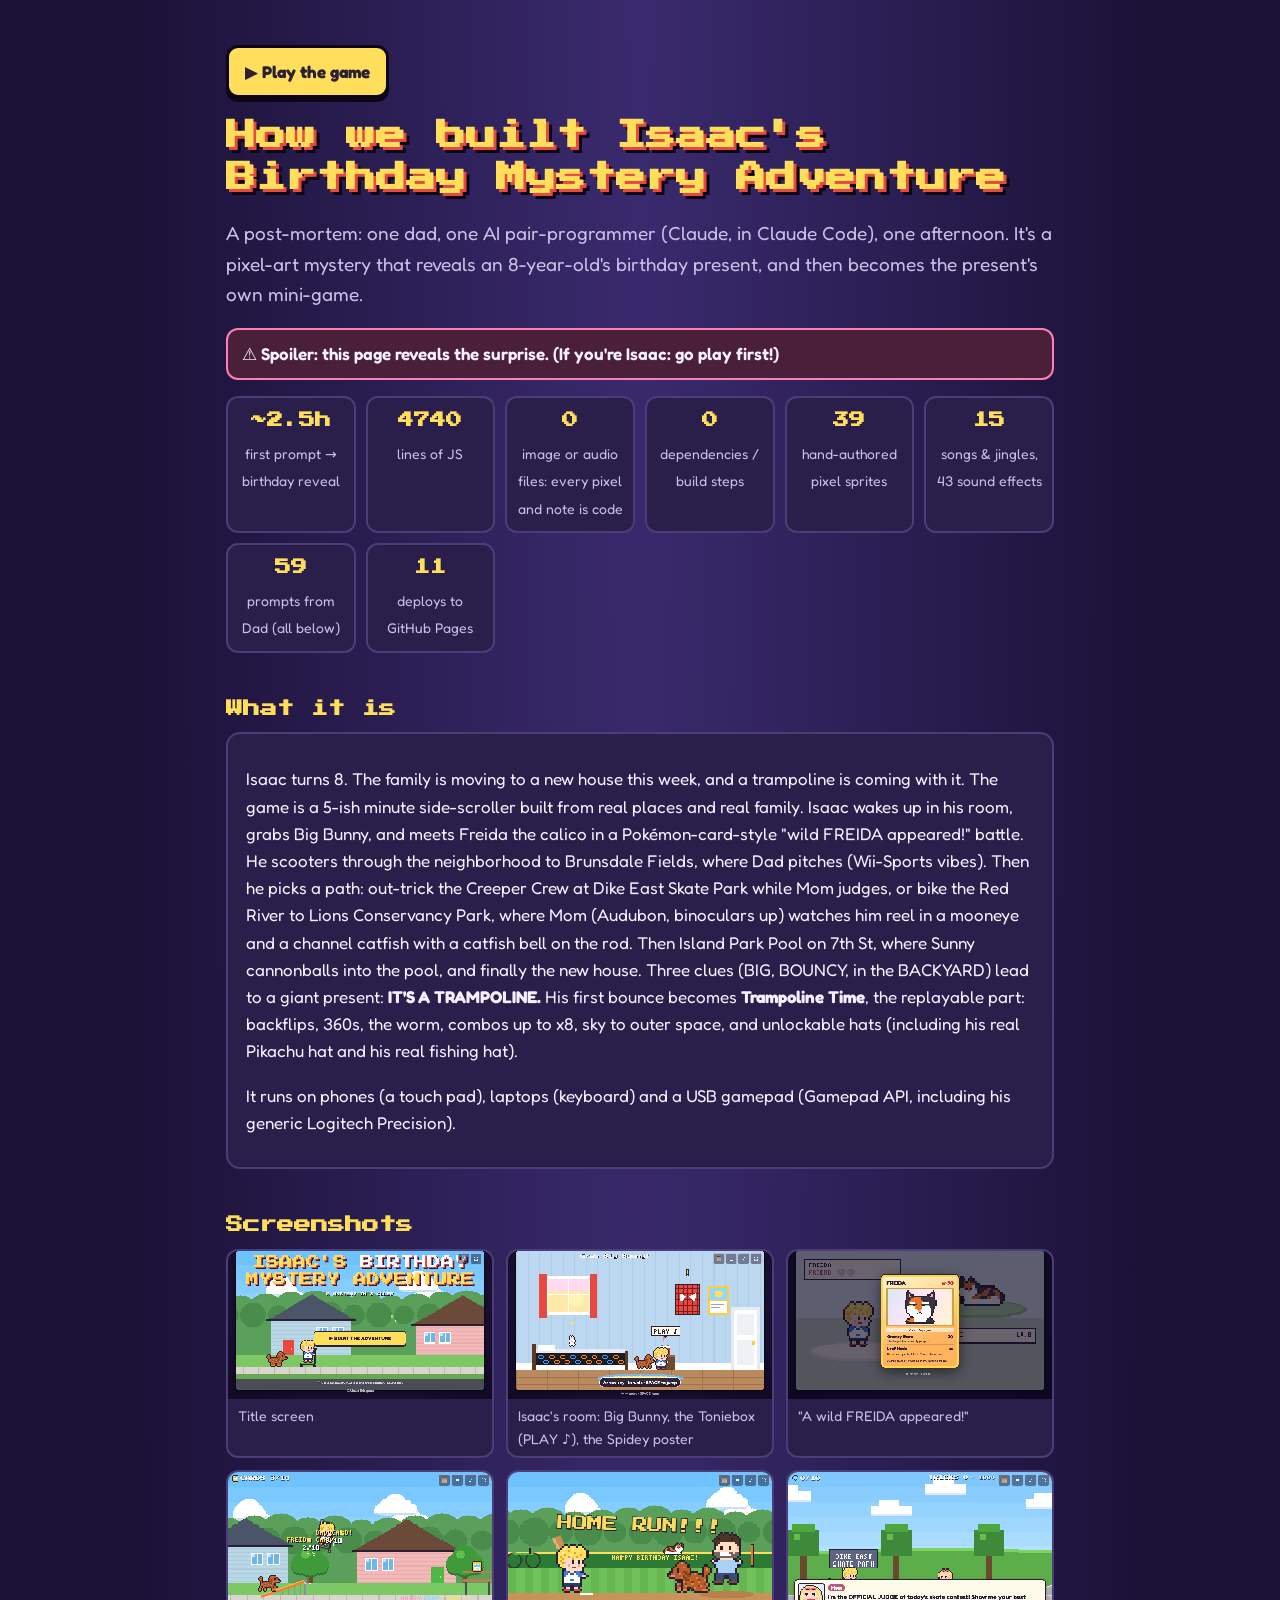
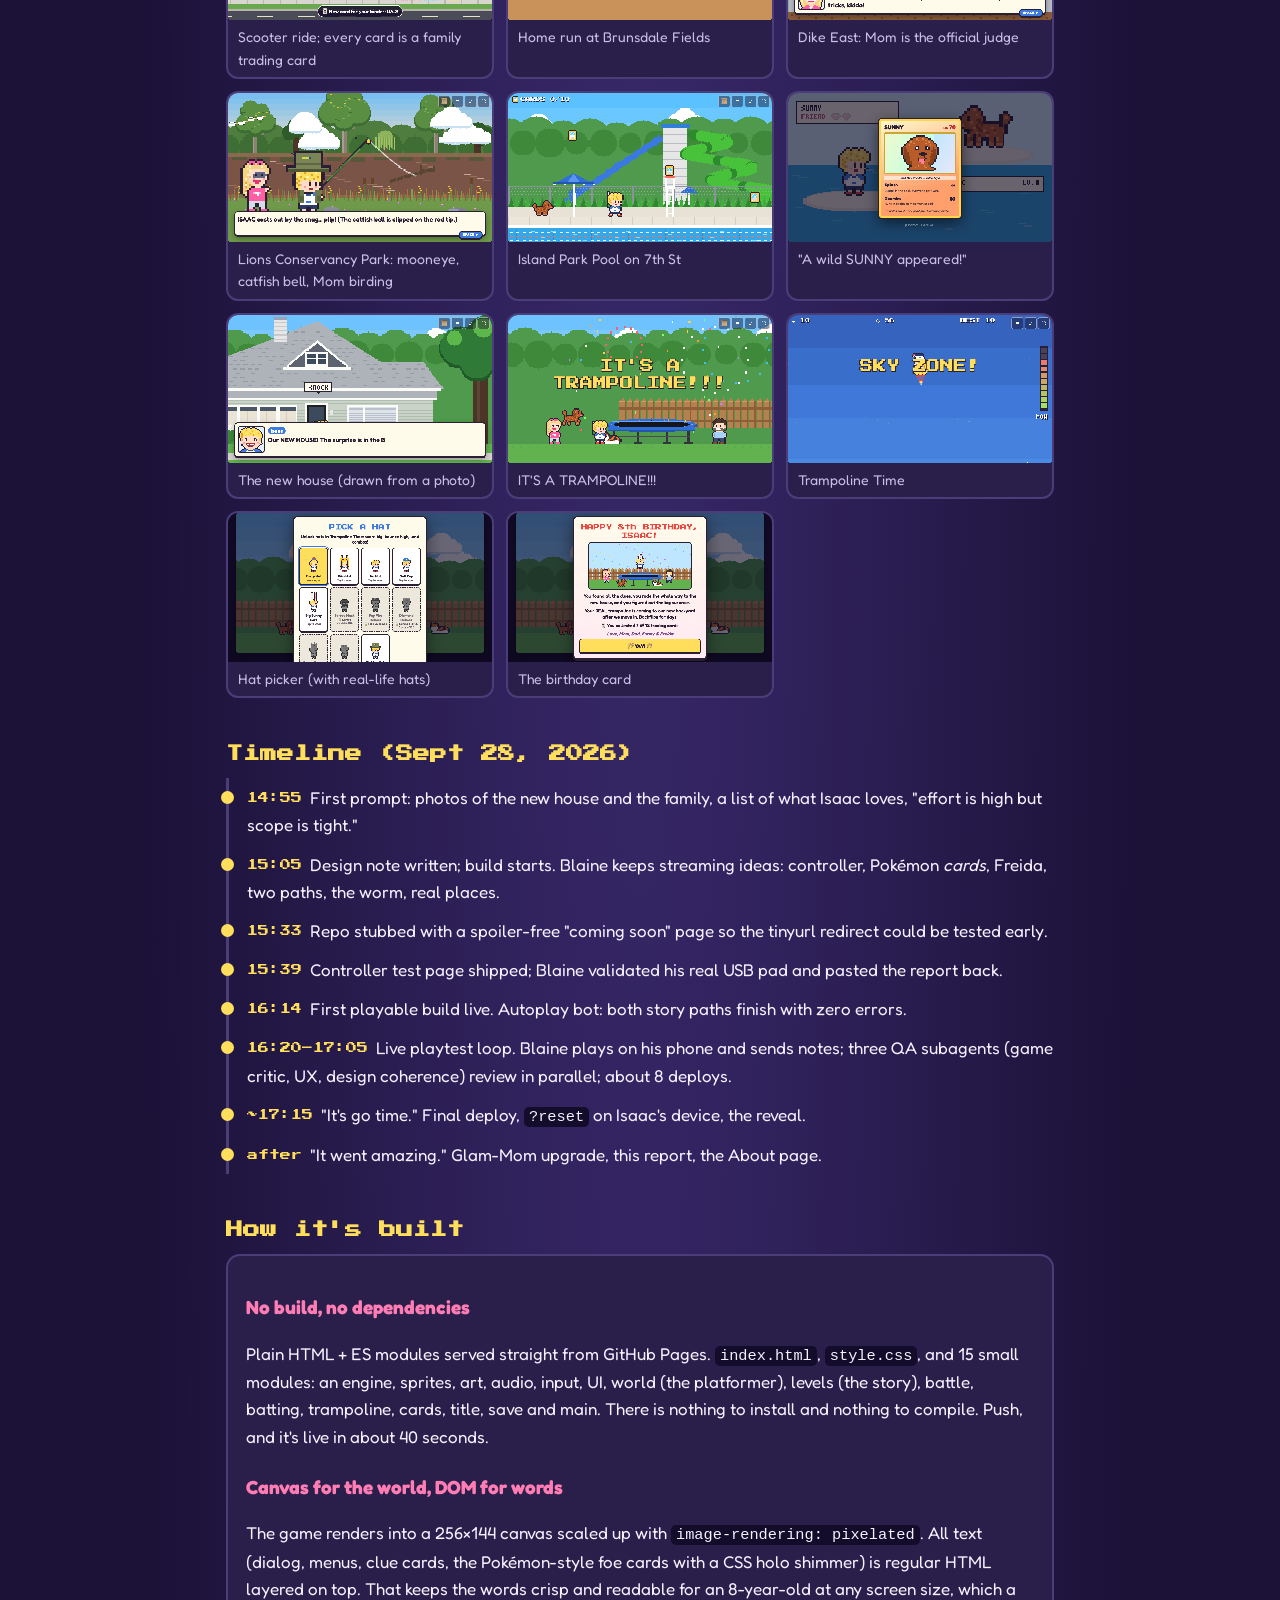
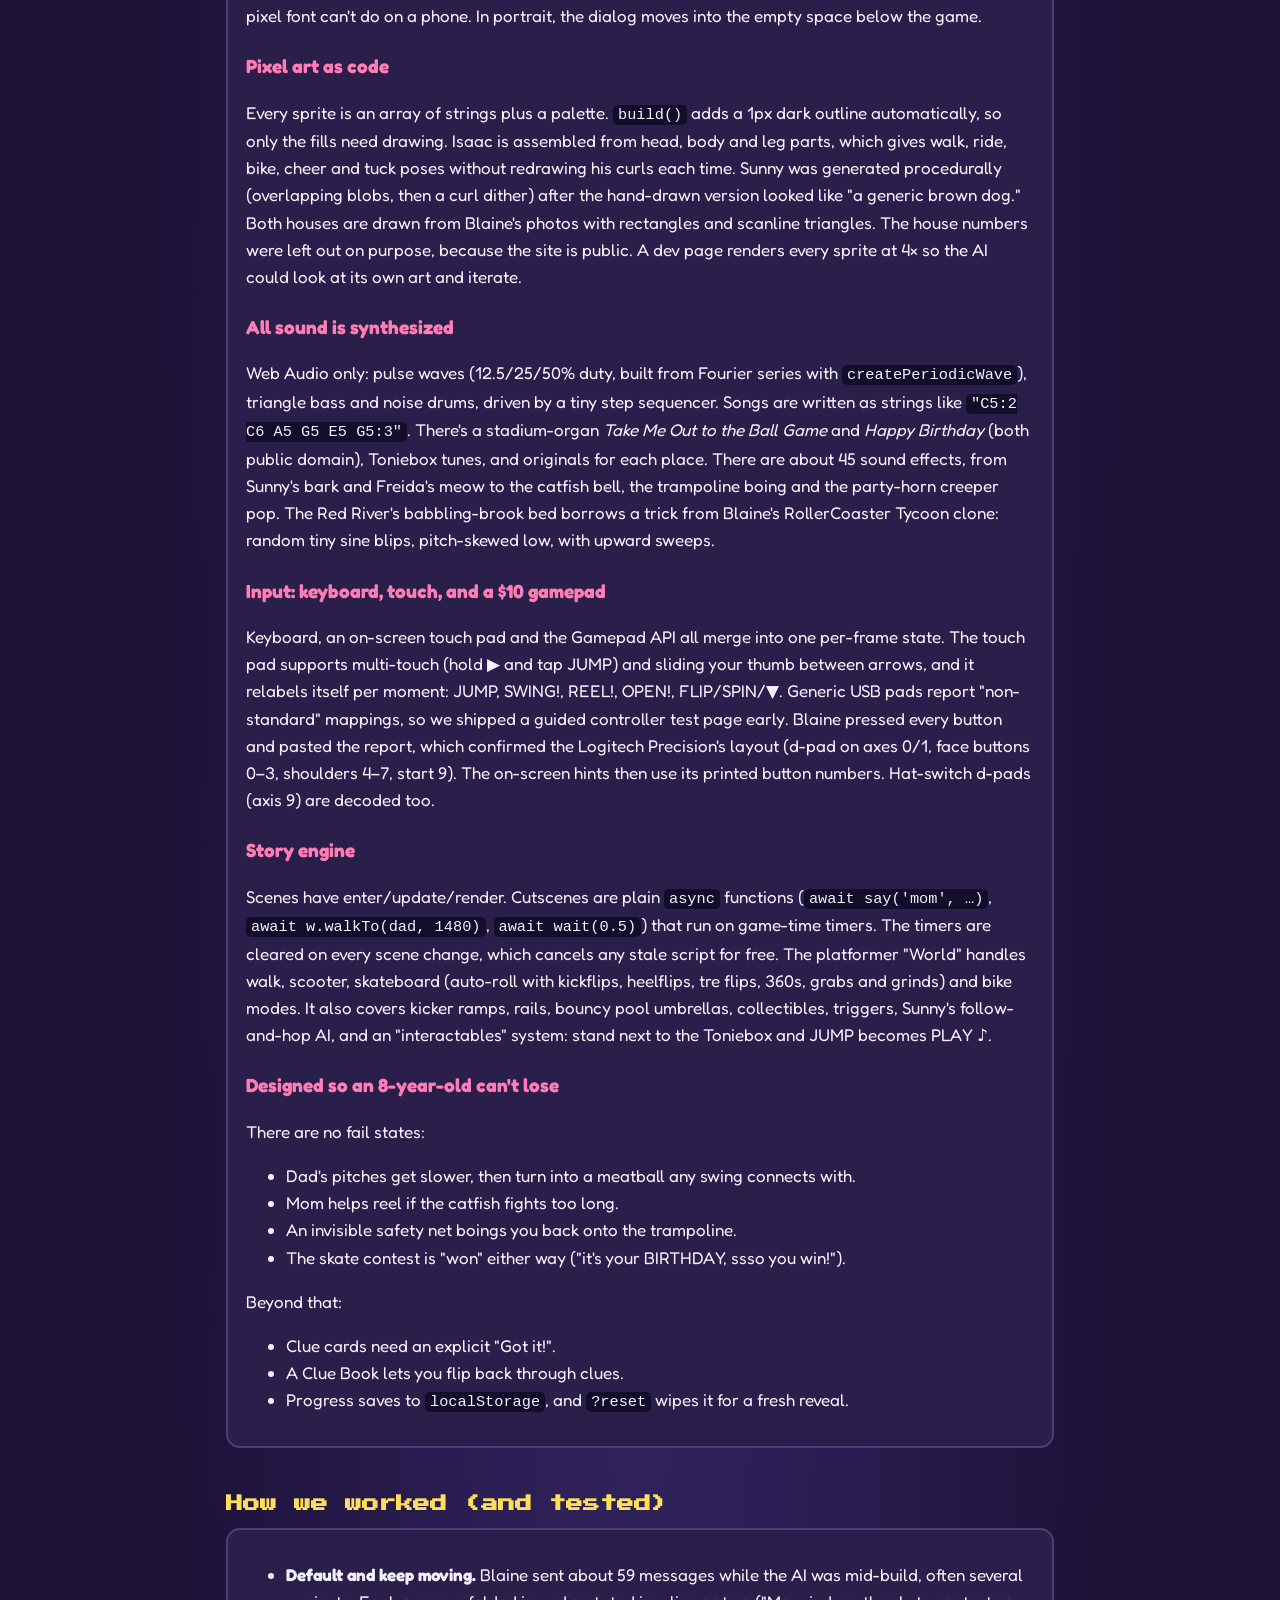
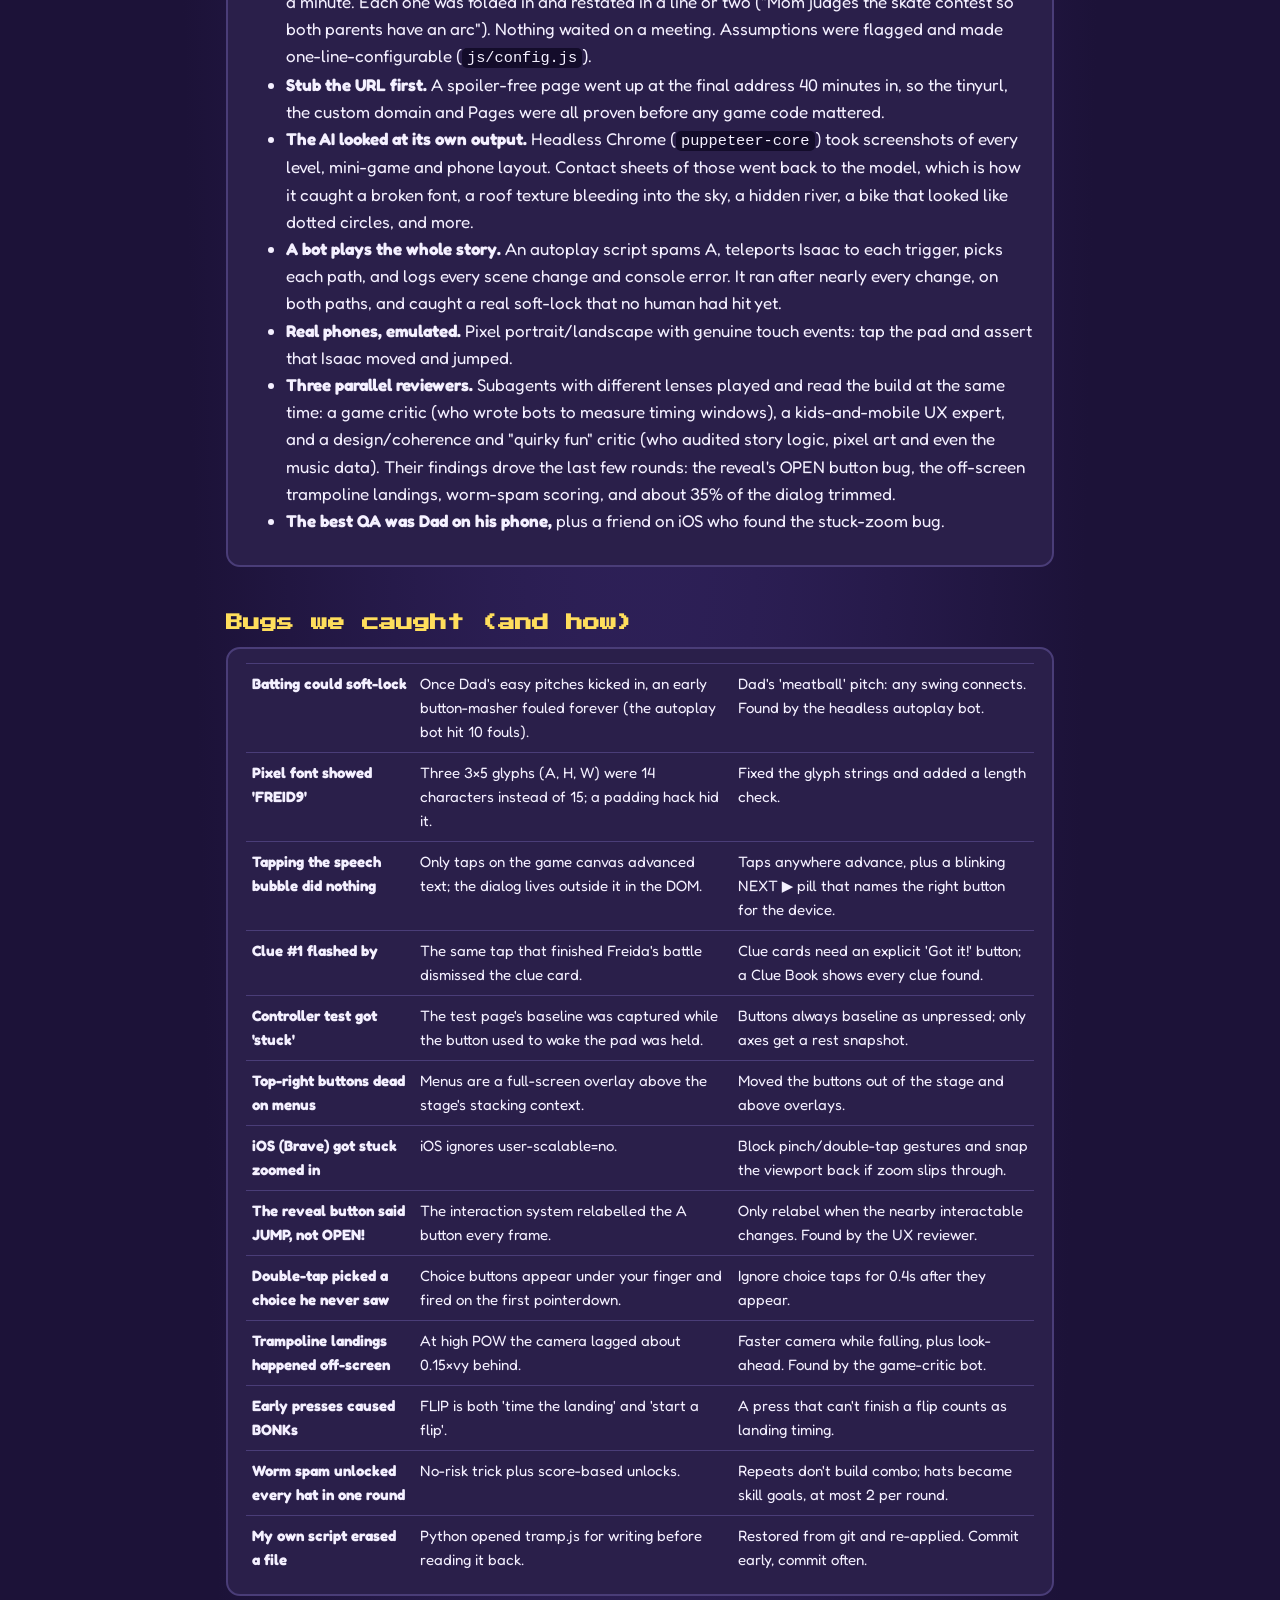
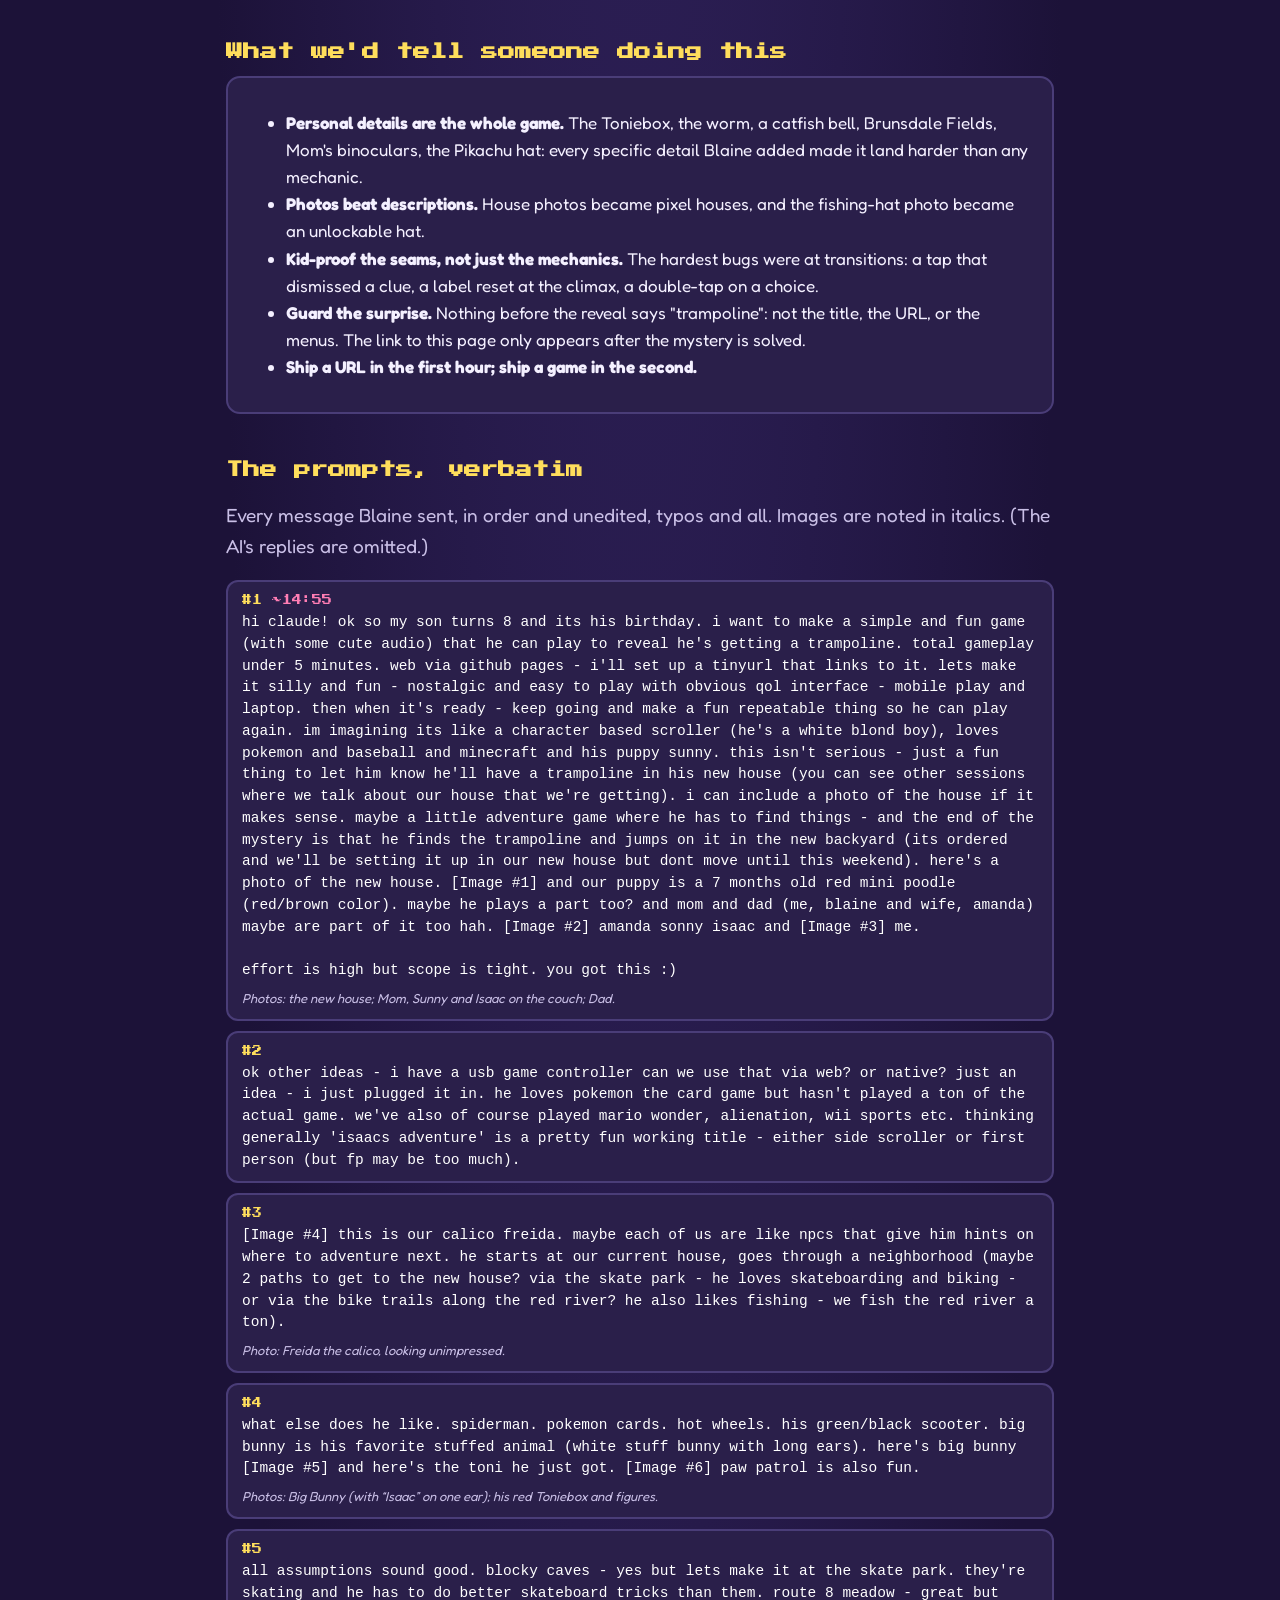
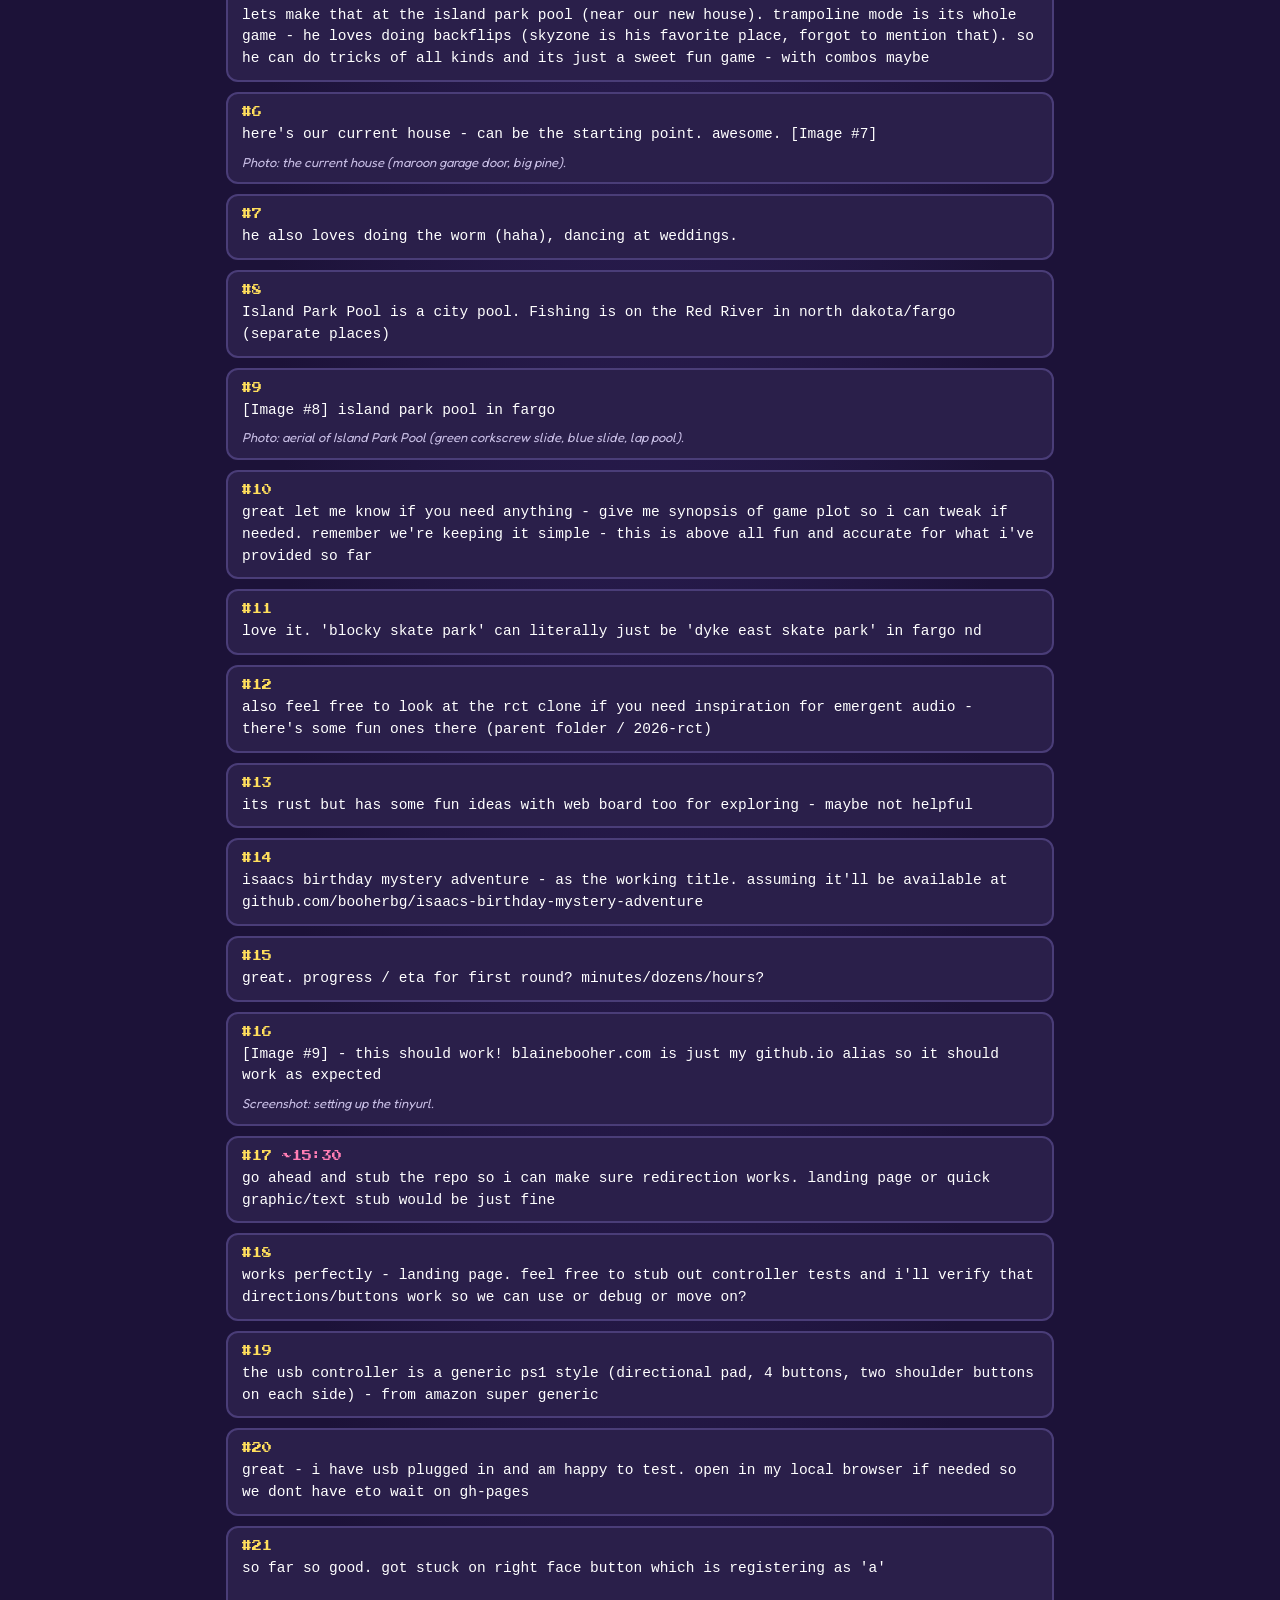
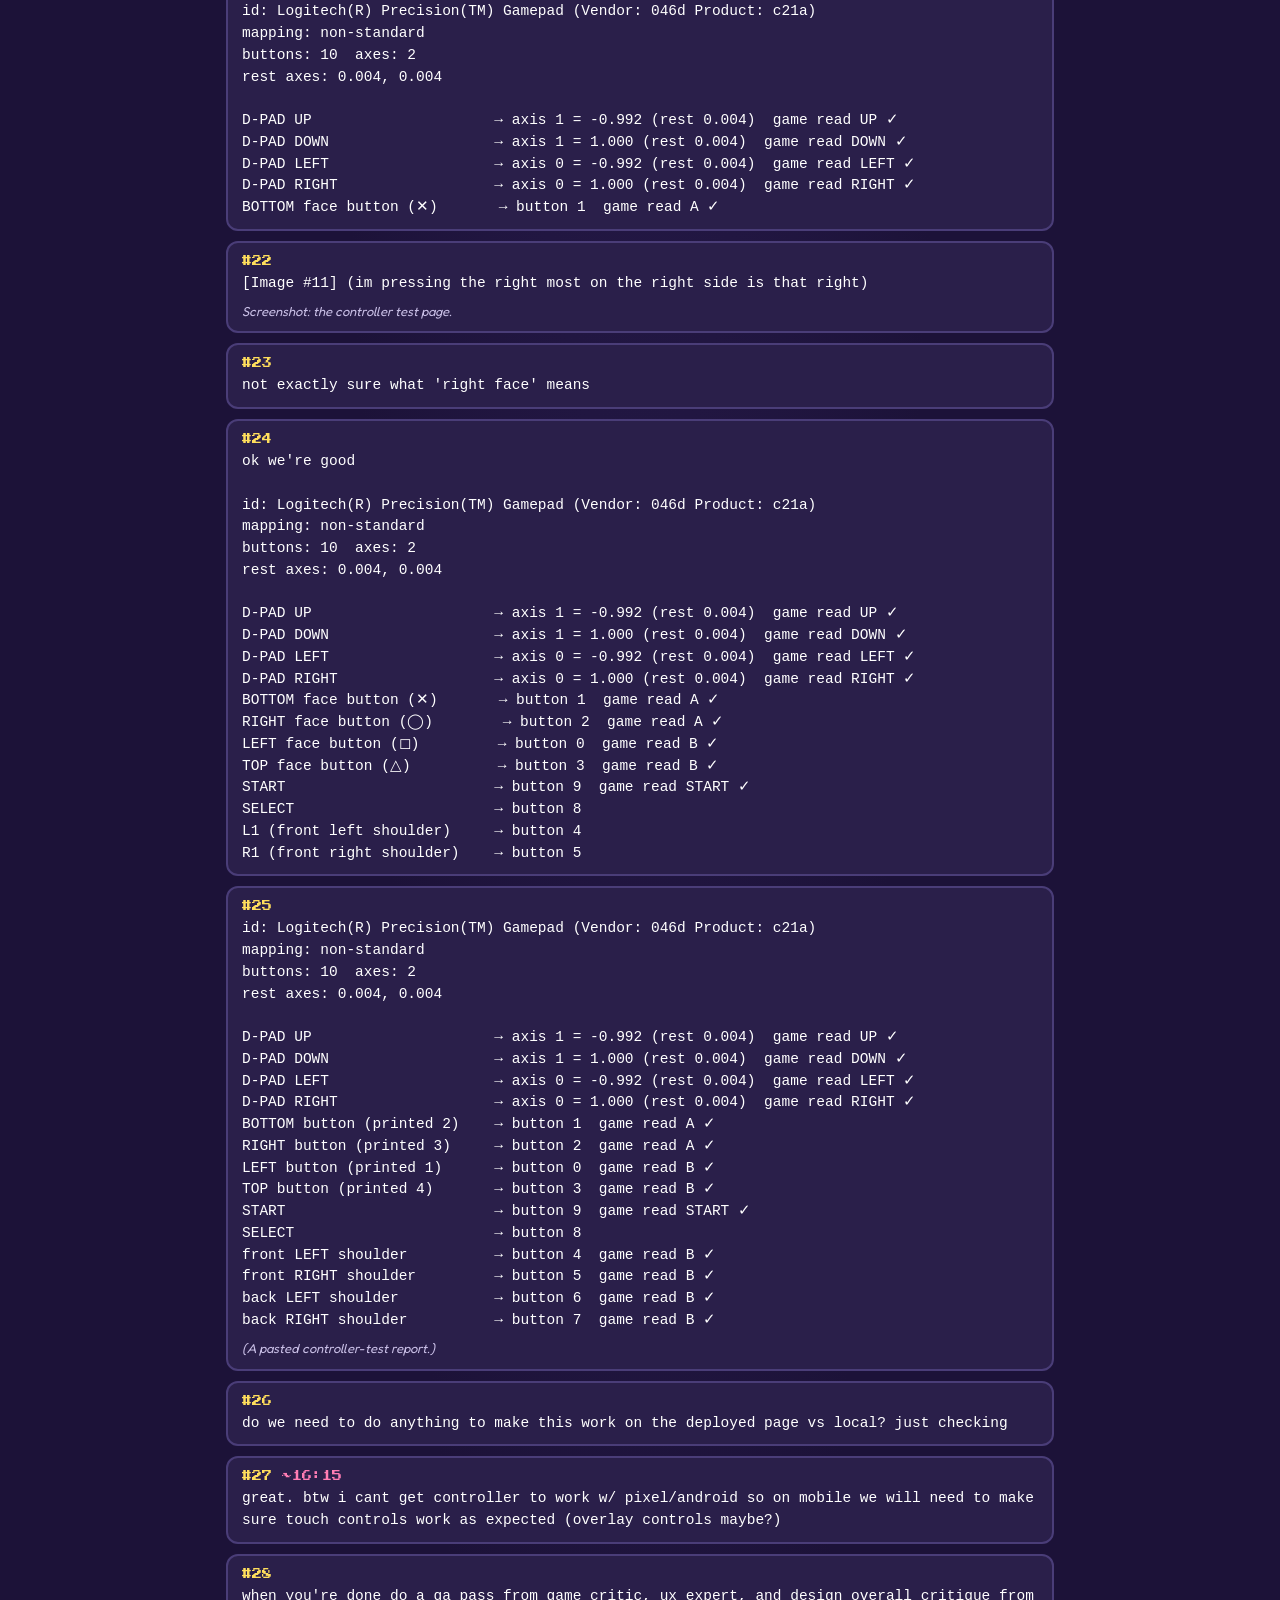
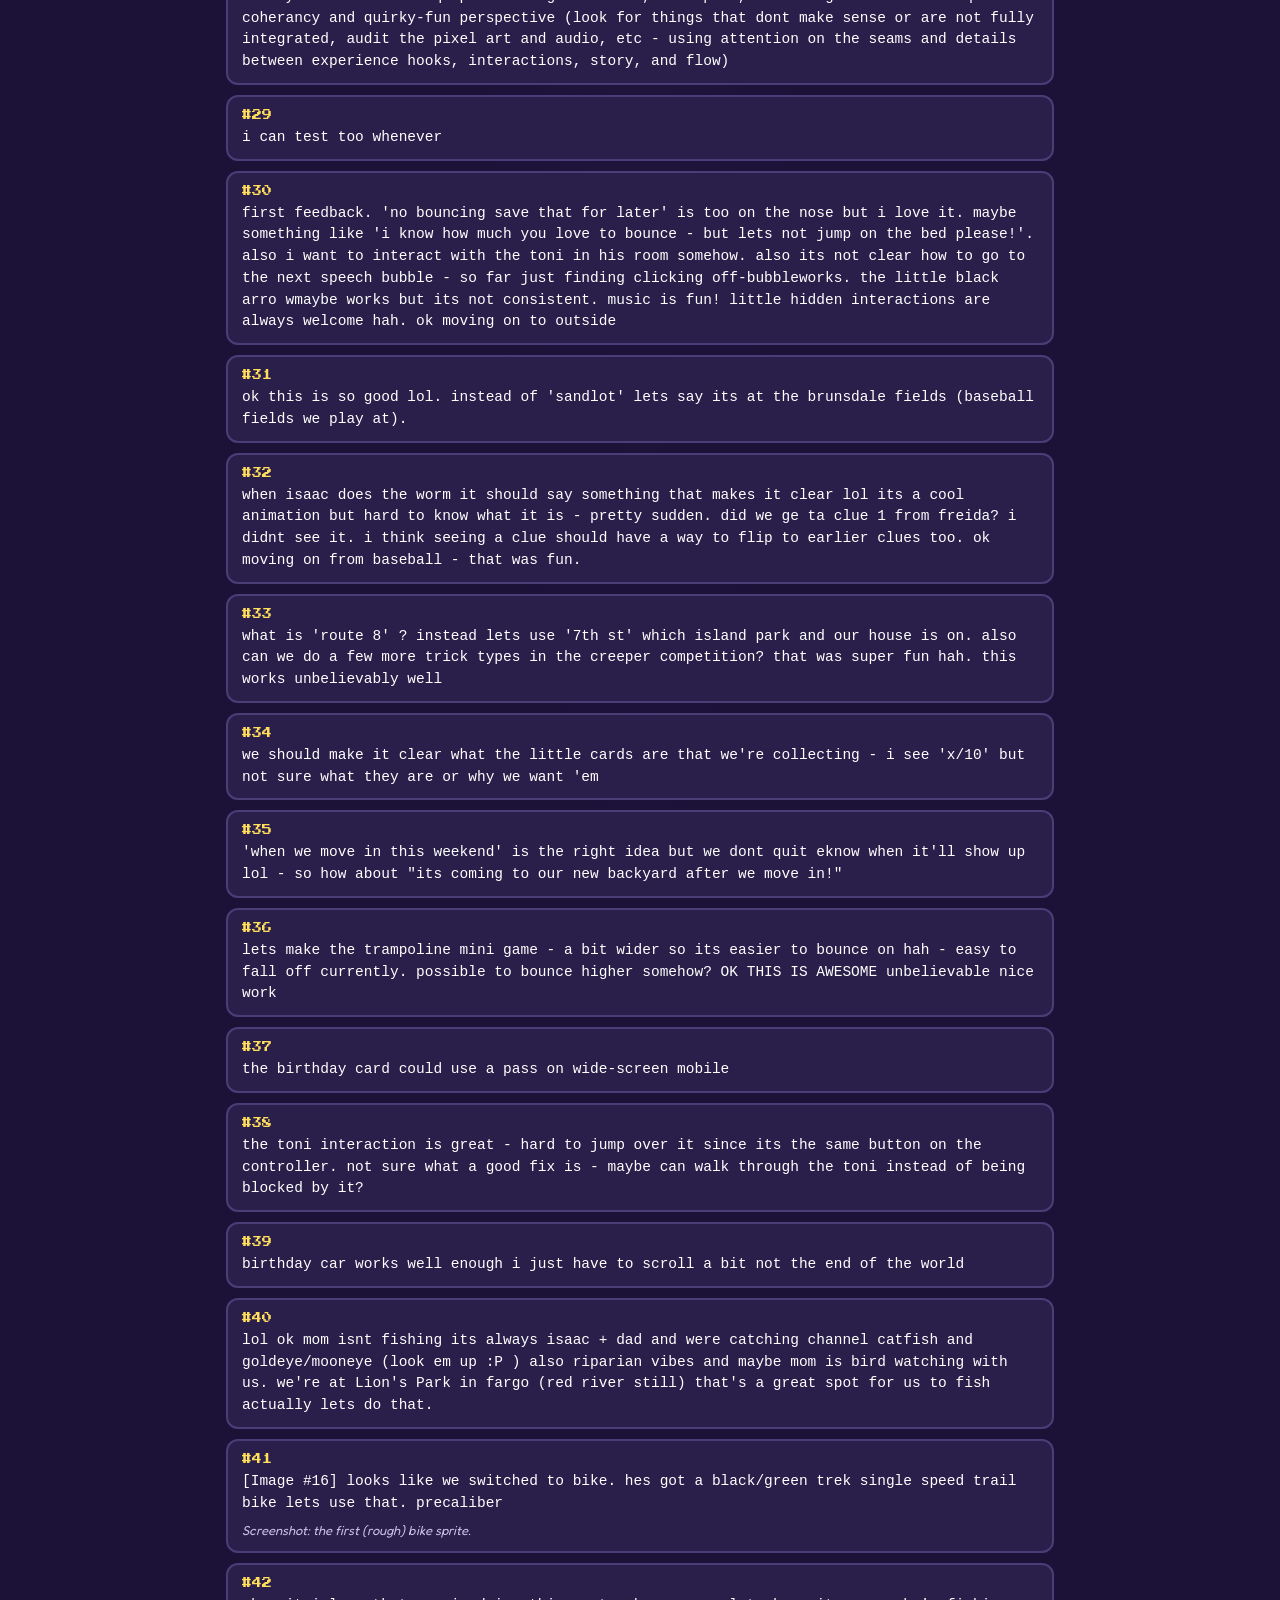
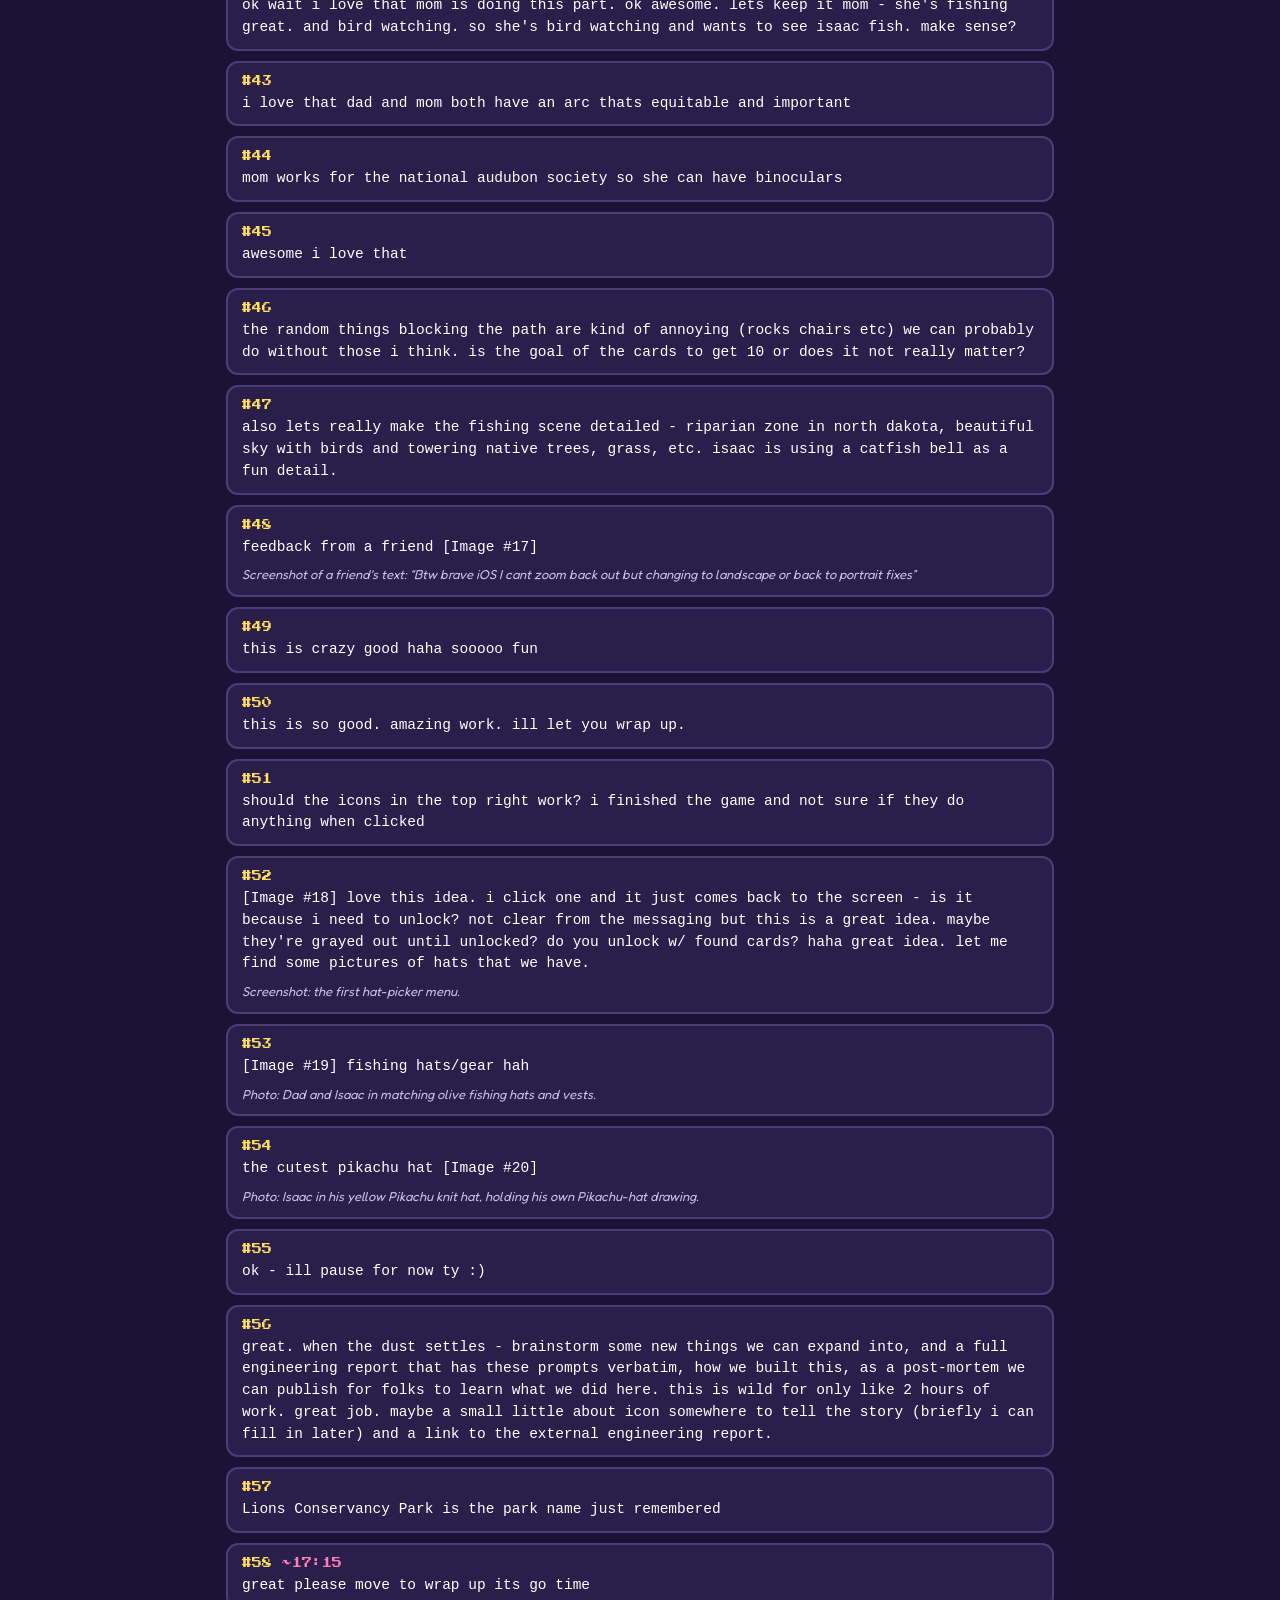
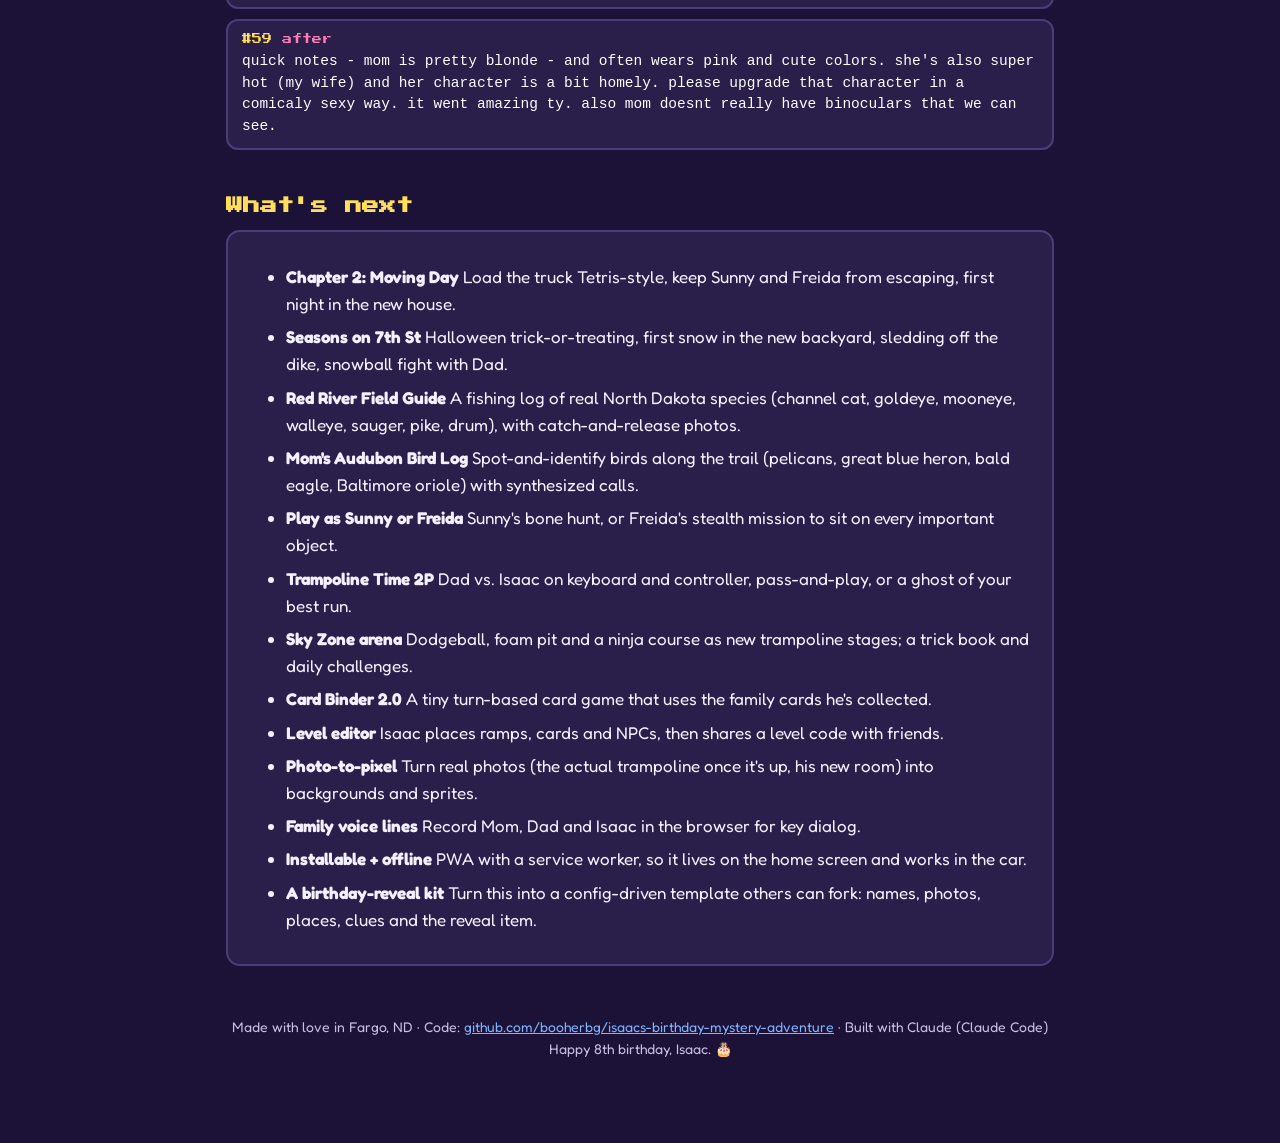
==== report.html @ d64e0522 "About card (story blurb + post-solve link) and public engineering post-mortem with verbatim prompts," ====
<!doctype html>
<html lang="en"><head><meta charset="utf-8"><meta name="viewport" content="width=device-width, initial-scale=1">
<title>How We Built It</title>
<meta name="description" content="Post-mortem: a pixel-art birthday reveal game built in one afternoon by a dad and an AI pair-programmer.">
<link rel="preconnect" href="https://fonts.googleapis.com"><link rel="preconnect" href="https://fonts.gstatic.com" crossorigin>
<link href="https://fonts.googleapis.com/css2?family=Fredoka:wght@400;500;600;700&family=Press+Start+2P&display=swap" rel="stylesheet">
<style>
:root { --bg:#1c1238; --panel:#2a1f4a; --ink:#f4f0ff; --muted:#c9bfe6; --sun:#ffde5c; --pink:#ff7db4; --blue:#7fb4ff; --line:#4a3d78; }
* { box-sizing:border-box }
body { margin:0; background:radial-gradient(ellipse at 50% 0%, #3a2a6e, var(--bg) 55%); color:var(--ink); font:17px/1.6 Fredoka, ui-rounded, system-ui, sans-serif; }
main { max-width: 860px; margin: 0 auto; padding: 28px 16px 80px; }
h1, h2 { font-family:'Press Start 2P', monospace; line-height:1.4; }
h1 { font-size: clamp(18px, 4.4vw, 30px); color: var(--sun); text-shadow: 3px 3px 0 #e8483f, 6px 6px 0 #0c0718; margin: 10px 0 6px; }
h2 { font-size: clamp(13px, 2.6vw, 17px); color: var(--sun); margin: 44px 0 12px; }
h3 { font-size: 19px; margin: 22px 0 6px; color: var(--pink); }
a { color: var(--blue); }
.lede { font-size: 19px; color: var(--muted); }
.warn { background:#4a1f3a; border:2px solid var(--pink); border-radius:12px; padding:10px 14px; font-weight:600; margin: 14px 0; }
.stats { display:grid; grid-template-columns: repeat(auto-fit, minmax(120px,1fr)); gap:10px; margin: 16px 0; }
.stats div { background:var(--panel); border:2px solid var(--line); border-radius:12px; padding:10px; text-align:center; }
.stats b { display:block; font-family:'Press Start 2P'; font-size:16px; color:var(--sun); margin-bottom:6px; }
.stats span { font-size:14px; color:var(--muted); }
.gallery { display:grid; grid-template-columns: repeat(auto-fill, minmax(250px,1fr)); gap:12px; }
figure { margin:0; background:var(--panel); border:2px solid var(--line); border-radius:12px; overflow:hidden; }
figure img { width:100%; display:block; image-rendering: pixelated; }
figcaption { padding:6px 10px; font-size:14px; color:var(--muted); }
.card { background:var(--panel); border:2px solid var(--line); border-radius:14px; padding:14px 18px; }
ul.tl { list-style:none; padding:0; margin:0; }
ul.tl li { padding:6px 0 6px 18px; border-left:3px solid var(--line); position:relative; }
ul.tl li::before { content:''; position:absolute; left:-8px; top:13px; width:13px; height:13px; border-radius:50%; background:var(--sun); }
ul.tl time { font-family:'Press Start 2P'; font-size:11px; color:var(--sun); margin-right:8px; }
table { width:100%; border-collapse:collapse; font-size:15px; }
td { border-top:1px solid var(--line); padding:8px 6px; vertical-align:top; }
code, pre { font-family: ui-monospace, Menlo, monospace; }
code { background:#130c2a; padding:1px 5px; border-radius:5px; font-size:.9em; }
ol.prompts { list-style:none; padding:0; counter-reset:none; }
ol.prompts li { background:var(--panel); border:2px solid var(--line); border-radius:12px; padding:10px 14px; margin:10px 0; }
ol.prompts pre { white-space:pre-wrap; word-wrap:break-word; margin:4px 0 0; font-size:14.5px; line-height:1.5; color:#fff; }
.pmeta { font-family:'Press Start 2P'; font-size:10px; color:var(--sun); display:flex; gap:10px; }
.pmeta time { color:var(--pink); }
.pnote { font-size:13px; color:var(--muted); font-style:italic; margin-top:6px; }
.ideas li { margin: 6px 0; }
.foot { margin-top:50px; color:var(--muted); font-size:14px; text-align:center; }
.btn { display:inline-block; background:var(--sun); color:#2a1f33; font-weight:700; padding:10px 16px; border-radius:12px; text-decoration:none; border:3px solid #0c0718; box-shadow:0 4px 0 #0c0718; }
</style></head>
<body><main>
<p><a class="btn" href="./">▶ Play the game</a></p>
<h1>How we built Isaac's Birthday Mystery Adventure</h1>
<p class="lede">A post-mortem: one dad, one AI pair-programmer (Claude, in Claude Code), one afternoon. It's a pixel-art mystery that reveals an 8-year-old's birthday present, and then becomes the present's own mini-game.</p>
<div class="warn">⚠️ Spoiler: this page reveals the surprise. (If you're Isaac: go play first!)</div>

<div class="stats">
  <div><b>~2.5h</b><span>first prompt → birthday reveal</span></div>
  <div><b>4740</b><span>lines of JS</span></div>
  <div><b>0</b><span>image or audio files: every pixel and note is code</span></div>
  <div><b>0</b><span>dependencies / build steps</span></div>
  <div><b>39</b><span>hand-authored pixel sprites</span></div>
  <div><b>15</b><span>songs &amp; jingles, 43 sound effects</span></div>
  <div><b>59</b><span>prompts from Dad (all below)</span></div>
  <div><b>11</b><span>deploys to GitHub Pages</span></div>
</div>

<h2>What it is</h2>
<div class="card">
<p>Isaac turns 8. The family is moving to a new house this week, and a trampoline is coming with it. The game is a 5-ish minute side-scroller built from real places and real family. Isaac wakes up in his room, grabs Big Bunny, and meets Freida the calico in a Pokémon-card-style "wild FREIDA appeared!" battle. He scooters through the neighborhood to Brunsdale Fields, where Dad pitches (Wii-Sports vibes). Then he picks a path: out-trick the Creeper Crew at Dike East Skate Park while Mom judges, or bike the Red River to Lions Conservancy Park, where Mom (Audubon, binoculars up) watches him reel in a mooneye and a channel catfish with a catfish bell on the rod. Then Island Park Pool on 7th St, where Sunny cannonballs into the pool, and finally the new house. Three clues (BIG, BOUNCY, in the BACKYARD) lead to a giant present: <b>IT'S A TRAMPOLINE.</b> His first bounce becomes <b>Trampoline Time</b>, the replayable part: backflips, 360s, the worm, combos up to x8, sky to outer space, and unlockable hats (including his real Pikachu hat and his real fishing hat).</p>
<p>It runs on phones (a touch pad), laptops (keyboard) and a USB gamepad (Gamepad API, including his generic Logitech Precision).</p>
</div>

<h2>Screenshots</h2>
<div class="gallery"><figure><img src="report/01-title.png" alt="Title screen" loading="lazy"><figcaption>Title screen</figcaption></figure><figure><img src="report/02-room.png" alt="Isaac&#x27;s room: Big Bunny, the Toniebox (PLAY ♪), the Spidey poster" loading="lazy"><figcaption>Isaac&#x27;s room: Big Bunny, the Toniebox (PLAY ♪), the Spidey poster</figcaption></figure><figure><img src="report/03-freida-card.png" alt="&quot;A wild FREIDA appeared!&quot;" loading="lazy"><figcaption>&quot;A wild FREIDA appeared!&quot;</figcaption></figure><figure><img src="report/04-neighborhood.png" alt="Scooter ride; every card is a family trading card" loading="lazy"><figcaption>Scooter ride; every card is a family trading card</figcaption></figure><figure><img src="report/05-batting.png" alt="Home run at Brunsdale Fields" loading="lazy"><figcaption>Home run at Brunsdale Fields</figcaption></figure><figure><img src="report/06-skate.png" alt="Dike East: Mom is the official judge" loading="lazy"><figcaption>Dike East: Mom is the official judge</figcaption></figure><figure><img src="report/07-fishing.png" alt="Lions Conservancy Park: mooneye, catfish bell, Mom birding" loading="lazy"><figcaption>Lions Conservancy Park: mooneye, catfish bell, Mom birding</figcaption></figure><figure><img src="report/08-pool.png" alt="Island Park Pool on 7th St" loading="lazy"><figcaption>Island Park Pool on 7th St</figcaption></figure><figure><img src="report/09-sunny.png" alt="&quot;A wild SUNNY appeared!&quot;" loading="lazy"><figcaption>&quot;A wild SUNNY appeared!&quot;</figcaption></figure><figure><img src="report/10-newhouse.png" alt="The new house (drawn from a photo)" loading="lazy"><figcaption>The new house (drawn from a photo)</figcaption></figure><figure><img src="report/11-reveal.png" alt="IT&#x27;S A TRAMPOLINE!!!" loading="lazy"><figcaption>IT&#x27;S A TRAMPOLINE!!!</figcaption></figure><figure><img src="report/12-trampoline.png" alt="Trampoline Time" loading="lazy"><figcaption>Trampoline Time</figcaption></figure><figure><img src="report/13-hats.png" alt="Hat picker (with real-life hats)" loading="lazy"><figcaption>Hat picker (with real-life hats)</figcaption></figure><figure><img src="report/14-card.png" alt="The birthday card" loading="lazy"><figcaption>The birthday card</figcaption></figure></div>

<h2>Timeline (Sept 28, 2026)</h2>
<ul class="tl">
<li><time>14:55</time>First prompt: photos of the new house and the family, a list of what Isaac loves, "effort is high but scope is tight."</li>
<li><time>15:05</time>Design note written; build starts. Blaine keeps streaming ideas: controller, Pokémon <i>cards</i>, Freida, two paths, the worm, real places.</li>
<li><time>15:33</time>Repo stubbed with a spoiler-free "coming soon" page so the tinyurl redirect could be tested early.</li>
<li><time>15:39</time>Controller test page shipped; Blaine validated his real USB pad and pasted the report back.</li>
<li><time>16:14</time>First playable build live. Autoplay bot: both story paths finish with zero errors.</li>
<li><time>16:20–17:05</time>Live playtest loop. Blaine plays on his phone and sends notes; three QA subagents (game critic, UX, design coherence) review in parallel; about 8 deploys.</li>
<li><time>~17:15</time>"It's go time." Final deploy, <code>?reset</code> on Isaac's device, the reveal.</li>
<li><time>after</time>"It went amazing." Glam-Mom upgrade, this report, the About page.</li>
</ul>

<h2>How it's built</h2>
<div class="card">
<h3>No build, no dependencies</h3>
<p>Plain HTML + ES modules served straight from GitHub Pages. <code>index.html</code>, <code>style.css</code>, and 15 small modules: an engine, sprites, art, audio, input, UI, world (the platformer), levels (the story), battle, batting, trampoline, cards, title, save and main. There is nothing to install and nothing to compile. Push, and it's live in about 40 seconds.</p>
<h3>Canvas for the world, DOM for words</h3>
<p>The game renders into a 256×144 canvas scaled up with <code>image-rendering: pixelated</code>. All text (dialog, menus, clue cards, the Pokémon-style foe cards with a CSS holo shimmer) is regular HTML layered on top. That keeps the words crisp and readable for an 8-year-old at any screen size, which a pixel font can't do on a phone. In portrait, the dialog moves into the empty space below the game.</p>
<h3>Pixel art as code</h3>
<p>Every sprite is an array of strings plus a palette. <code>build()</code> adds a 1px dark outline automatically, so only the fills need drawing. Isaac is assembled from head, body and leg parts, which gives walk, ride, bike, cheer and tuck poses without redrawing his curls each time. Sunny was generated procedurally (overlapping blobs, then a curl dither) after the hand-drawn version looked like "a generic brown dog." Both houses are drawn from Blaine's photos with rectangles and scanline triangles. The house numbers were left out on purpose, because the site is public. A dev page renders every sprite at 4× so the AI could look at its own art and iterate.</p>
<h3>All sound is synthesized</h3>
<p>Web Audio only: pulse waves (12.5/25/50% duty, built from Fourier series with <code>createPeriodicWave</code>), triangle bass and noise drums, driven by a tiny step sequencer. Songs are written as strings like <code>"C5:2 C6 A5 G5 E5 G5:3"</code>. There's a stadium-organ <i>Take Me Out to the Ball Game</i> and <i>Happy Birthday</i> (both public domain), Toniebox tunes, and originals for each place. There are about 45 sound effects, from Sunny's bark and Freida's meow to the catfish bell, the trampoline boing and the party-horn creeper pop. The Red River's babbling-brook bed borrows a trick from Blaine's RollerCoaster Tycoon clone: random tiny sine blips, pitch-skewed low, with upward sweeps.</p>
<h3>Input: keyboard, touch, and a $10 gamepad</h3>
<p>Keyboard, an on-screen touch pad and the Gamepad API all merge into one per-frame state. The touch pad supports multi-touch (hold ▶ and tap JUMP) and sliding your thumb between arrows, and it relabels itself per moment: JUMP, SWING!, REEL!, OPEN!, FLIP/SPIN/▼. Generic USB pads report "non-standard" mappings, so we shipped a guided controller test page early. Blaine pressed every button and pasted the report, which confirmed the Logitech Precision's layout (d-pad on axes 0/1, face buttons 0–3, shoulders 4–7, start 9). The on-screen hints then use its printed button numbers. Hat-switch d-pads (axis 9) are decoded too.</p>
<h3>Story engine</h3>
<p>Scenes have enter/update/render. Cutscenes are plain <code>async</code> functions (<code>await say('mom', …)</code>, <code>await w.walkTo(dad, 1480)</code>, <code>await wait(0.5)</code>) that run on game-time timers. The timers are cleared on every scene change, which cancels any stale script for free. The platformer "World" handles walk, scooter, skateboard (auto-roll with kickflips, heelflips, tre flips, 360s, grabs and grinds) and bike modes. It also covers kicker ramps, rails, bouncy pool umbrellas, collectibles, triggers, Sunny's follow-and-hop AI, and an "interactables" system: stand next to the Toniebox and JUMP becomes PLAY ♪.</p>
<h3>Designed so an 8-year-old can't lose</h3>
<p>There are no fail states:</p>
<ul>
<li>Dad's pitches get slower, then turn into a meatball any swing connects with.</li>
<li>Mom helps reel if the catfish fights too long.</li>
<li>An invisible safety net boings you back onto the trampoline.</li>
<li>The skate contest is "won" either way ("it's your BIRTHDAY, ssso you win!").</li>
</ul>
<p>Beyond that:</p>
<ul>
<li>Clue cards need an explicit "Got it!".</li>
<li>A Clue Book lets you flip back through clues.</li>
<li>Progress saves to <code>localStorage</code>, and <code>?reset</code> wipes it for a fresh reveal.</li>
</ul>
</div>

<h2>How we worked (and tested)</h2>
<div class="card">
<ul>
<li><b>Default and keep moving.</b> Blaine sent about 59 messages while the AI was mid-build, often several a minute. Each one was folded in and restated in a line or two ("Mom judges the skate contest so both parents have an arc"). Nothing waited on a meeting. Assumptions were flagged and made one-line-configurable (<code>js/config.js</code>).</li>
<li><b>Stub the URL first.</b> A spoiler-free page went up at the final address 40 minutes in, so the tinyurl, the custom domain and Pages were all proven before any game code mattered.</li>
<li><b>The AI looked at its own output.</b> Headless Chrome (<code>puppeteer-core</code>) took screenshots of every level, mini-game and phone layout. Contact sheets of those went back to the model, which is how it caught a broken font, a roof texture bleeding into the sky, a hidden river, a bike that looked like dotted circles, and more.</li>
<li><b>A bot plays the whole story.</b> An autoplay script spams A, teleports Isaac to each trigger, picks each path, and logs every scene change and console error. It ran after nearly every change, on both paths, and caught a real soft-lock that no human had hit yet.</li>
<li><b>Real phones, emulated.</b> Pixel portrait/landscape with genuine touch events: tap the pad and assert that Isaac moved and jumped.</li>
<li><b>Three parallel reviewers.</b> Subagents with different lenses played and read the build at the same time: a game critic (who wrote bots to measure timing windows), a kids-and-mobile UX expert, and a design/coherence and "quirky fun" critic (who audited story logic, pixel art and even the music data). Their findings drove the last few rounds: the reveal's OPEN button bug, the off-screen trampoline landings, worm-spam scoring, and about 35% of the dialog trimmed.</li>
<li><b>The best QA was Dad on his phone,</b> plus a friend on iOS who found the stuck-zoom bug.</li>
</ul>
</div>

<h2>Bugs we caught (and how)</h2>
<div class="card"><table><tr><td><b>Batting could soft-lock</b></td><td>Once Dad&#x27;s easy pitches kicked in, an early button-masher fouled forever (the autoplay bot hit 10 fouls).</td><td>Dad&#x27;s &#x27;meatball&#x27; pitch: any swing connects. Found by the headless autoplay bot.</td></tr><tr><td><b>Pixel font showed &#x27;FREID9&#x27;</b></td><td>Three 3×5 glyphs (A, H, W) were 14 characters instead of 15; a padding hack hid it.</td><td>Fixed the glyph strings and added a length check.</td></tr><tr><td><b>Tapping the speech bubble did nothing</b></td><td>Only taps on the game canvas advanced text; the dialog lives outside it in the DOM.</td><td>Taps anywhere advance, plus a blinking NEXT ▶ pill that names the right button for the device.</td></tr><tr><td><b>Clue #1 flashed by</b></td><td>The same tap that finished Freida&#x27;s battle dismissed the clue card.</td><td>Clue cards need an explicit &#x27;Got it!&#x27; button; a Clue Book shows every clue found.</td></tr><tr><td><b>Controller test got &#x27;stuck&#x27;</b></td><td>The test page&#x27;s baseline was captured while the button used to wake the pad was held.</td><td>Buttons always baseline as unpressed; only axes get a rest snapshot.</td></tr><tr><td><b>Top-right buttons dead on menus</b></td><td>Menus are a full-screen overlay above the stage&#x27;s stacking context.</td><td>Moved the buttons out of the stage and above overlays.</td></tr><tr><td><b>iOS (Brave) got stuck zoomed in</b></td><td>iOS ignores user-scalable=no.</td><td>Block pinch/double-tap gestures and snap the viewport back if zoom slips through.</td></tr><tr><td><b>The reveal button said JUMP, not OPEN!</b></td><td>The interaction system relabelled the A button every frame.</td><td>Only relabel when the nearby interactable changes. Found by the UX reviewer.</td></tr><tr><td><b>Double-tap picked a choice he never saw</b></td><td>Choice buttons appear under your finger and fired on the first pointerdown.</td><td>Ignore choice taps for 0.4s after they appear.</td></tr><tr><td><b>Trampoline landings happened off-screen</b></td><td>At high POW the camera lagged about 0.15×vy behind.</td><td>Faster camera while falling, plus look-ahead. Found by the game-critic bot.</td></tr><tr><td><b>Early presses caused BONKs</b></td><td>FLIP is both &#x27;time the landing&#x27; and &#x27;start a flip&#x27;.</td><td>A press that can&#x27;t finish a flip counts as landing timing.</td></tr><tr><td><b>Worm spam unlocked every hat in one round</b></td><td>No-risk trick plus score-based unlocks.</td><td>Repeats don&#x27;t build combo; hats became skill goals, at most 2 per round.</td></tr><tr><td><b>My own script erased a file</b></td><td>Python opened tramp.js for writing before reading it back.</td><td>Restored from git and re-applied. Commit early, commit often.</td></tr></table></div>

<h2>What we'd tell someone doing this</h2>
<div class="card">
<ul>
<li><b>Personal details are the whole game.</b> The Toniebox, the worm, a catfish bell, Brunsdale Fields, Mom's binoculars, the Pikachu hat: every specific detail Blaine added made it land harder than any mechanic.</li>
<li><b>Photos beat descriptions.</b> House photos became pixel houses, and the fishing-hat photo became an unlockable hat.</li>
<li><b>Kid-proof the seams, not just the mechanics.</b> The hardest bugs were at transitions: a tap that dismissed a clue, a label reset at the climax, a double-tap on a choice.</li>
<li><b>Guard the surprise.</b> Nothing before the reveal says "trampoline": not the title, the URL, or the menus. The link to this page only appears after the mystery is solved.</li>
<li><b>Ship a URL in the first hour; ship a game in the second.</b></li>
</ul>
</div>

<h2>The prompts, verbatim</h2>
<p class="lede">Every message Blaine sent, in order and unedited, typos and all. Images are noted in italics. (The AI's replies are omitted.)</p>
<ol class="prompts"><li><div class="pmeta"><span>#1</span><time>~14:55</time></div><pre>hi claude! ok so my son turns 8 and its his birthday. i want to make a simple and fun game (with some cute audio) that he can play to reveal he&#x27;s getting a trampoline. total gameplay under 5 minutes. web via github pages - i&#x27;ll set up a tinyurl that links to it. lets make it silly and fun - nostalgic and easy to play with obvious qol interface - mobile play and laptop. then when it&#x27;s ready - keep going and make a fun repeatable thing so he can play again. im imagining its like a character based scroller (he&#x27;s a white blond boy), loves pokemon and baseball and minecraft and his puppy sunny. this isn&#x27;t serious - just a fun thing to let him know he&#x27;ll have a trampoline in his new house (you can see other sessions where we talk about our house that we&#x27;re getting). i can include a photo of the house if it makes sense. maybe a little adventure game where he has to find things - and the end of the mystery is that he finds the trampoline and jumps on it in the new backyard (its ordered and we&#x27;ll be setting it up in our new house but dont move until this weekend). here&#x27;s a photo of the new house. [Image #1] and our puppy is a 7 months old red mini poodle (red/brown color). maybe he plays a part too? and mom and dad (me, blaine and wife, amanda) maybe are part of it too hah. [Image #2] amanda sonny isaac and [Image #3] me.

effort is high but scope is tight. you got this :)</pre><div class="pnote">Photos: the new house; Mom, Sunny and Isaac on the couch; Dad.</div></li><li><div class="pmeta"><span>#2</span></div><pre>ok other ideas - i have a usb game controller can we use that via web? or native? just an idea - i just plugged it in. he loves pokemon the card game but hasn&#x27;t played a ton of the actual game. we&#x27;ve also of course played mario wonder, alienation, wii sports etc. thinking generally &#x27;isaacs adventure&#x27; is a pretty fun working title - either side scroller or first person (but fp may be too much).</pre></li><li><div class="pmeta"><span>#3</span></div><pre>[Image #4] this is our calico freida. maybe each of us are like npcs that give him hints on where to adventure next. he starts at our current house, goes through a neighborhood (maybe 2 paths to get to the new house? via the skate park - he loves skateboarding and biking - or via the bike trails along the red river? he also likes fishing - we fish the red river a ton).</pre><div class="pnote">Photo: Freida the calico, looking unimpressed.</div></li><li><div class="pmeta"><span>#4</span></div><pre>what else does he like. spiderman. pokemon cards. hot wheels. his green/black scooter. big bunny is his favorite stuffed animal (white stuff bunny with long ears). here&#x27;s big bunny [Image #5] and here&#x27;s the toni he just got. [Image #6] paw patrol is also fun.</pre><div class="pnote">Photos: Big Bunny (with “Isaac” on one ear); his red Toniebox and figures.</div></li><li><div class="pmeta"><span>#5</span></div><pre>all assumptions sound good. blocky caves - yes but lets make it at the skate park. they&#x27;re skating and he has to do better skateboard tricks than them. route 8 meadow - great but lets make that at the island park pool (near our new house). trampoline mode is its whole game - he loves doing backflips (skyzone is his favorite place, forgot to mention that). so he can do tricks of all kinds and its just a sweet fun game - with combos maybe</pre></li><li><div class="pmeta"><span>#6</span></div><pre>here&#x27;s our current house - can be the starting point. awesome. [Image #7]</pre><div class="pnote">Photo: the current house (maroon garage door, big pine).</div></li><li><div class="pmeta"><span>#7</span></div><pre>he also loves doing the worm (haha), dancing at weddings.</pre></li><li><div class="pmeta"><span>#8</span></div><pre>Island Park Pool is a city pool. Fishing is on the Red River in north dakota/fargo (separate places)</pre></li><li><div class="pmeta"><span>#9</span></div><pre>[Image #8] island park pool in fargo</pre><div class="pnote">Photo: aerial of Island Park Pool (green corkscrew slide, blue slide, lap pool).</div></li><li><div class="pmeta"><span>#10</span></div><pre>great let me know if you need anything - give me synopsis of game plot so i can tweak if needed. remember we&#x27;re keeping it simple - this is above all fun and accurate for what i&#x27;ve provided so far</pre></li><li><div class="pmeta"><span>#11</span></div><pre>love it. &#x27;blocky skate park&#x27; can literally just be &#x27;dyke east skate park&#x27; in fargo nd</pre></li><li><div class="pmeta"><span>#12</span></div><pre>also feel free to look at the rct clone if you need inspiration for emergent audio - there&#x27;s some fun ones there (parent folder / 2026-rct)</pre></li><li><div class="pmeta"><span>#13</span></div><pre>its rust but has some fun ideas with web board too for exploring - maybe not helpful</pre></li><li><div class="pmeta"><span>#14</span></div><pre>isaacs birthday mystery adventure - as the working title. assuming it&#x27;ll be available at github.com/booherbg/isaacs-birthday-mystery-adventure</pre></li><li><div class="pmeta"><span>#15</span></div><pre>great. progress / eta for first round? minutes/dozens/hours?</pre></li><li><div class="pmeta"><span>#16</span></div><pre>[Image #9] - this should work! blainebooher.com is just my github.io alias so it should work as expected</pre><div class="pnote">Screenshot: setting up the tinyurl.</div></li><li><div class="pmeta"><span>#17</span><time>~15:30</time></div><pre>go ahead and stub the repo so i can make sure redirection works. landing page or quick graphic/text stub would be just fine</pre></li><li><div class="pmeta"><span>#18</span></div><pre>works perfectly - landing page. feel free to stub out controller tests and i&#x27;ll verify that directions/buttons work so we can use or debug or move on?</pre></li><li><div class="pmeta"><span>#19</span></div><pre>the usb controller is a generic ps1 style (directional pad, 4 buttons, two shoulder buttons on each side) - from amazon super generic</pre></li><li><div class="pmeta"><span>#20</span></div><pre>great - i have usb plugged in and am happy to test. open in my local browser if needed so we dont have eto wait on gh-pages</pre></li><li><div class="pmeta"><span>#21</span></div><pre>so far so good. got stuck on right face button which is registering as &#x27;a&#x27;

id: Logitech(R) Precision(TM) Gamepad (Vendor: 046d Product: c21a)
mapping: non-standard
buttons: 10  axes: 2
rest axes: 0.004, 0.004

D-PAD UP                     → axis 1 = -0.992 (rest 0.004)  game read UP ✓
D-PAD DOWN                   → axis 1 = 1.000 (rest 0.004)  game read DOWN ✓
D-PAD LEFT                   → axis 0 = -0.992 (rest 0.004)  game read LEFT ✓
D-PAD RIGHT                  → axis 0 = 1.000 (rest 0.004)  game read RIGHT ✓
BOTTOM face button (✕)       → button 1  game read A ✓</pre></li><li><div class="pmeta"><span>#22</span></div><pre>[Image #11] (im pressing the right most on the right side is that right)</pre><div class="pnote">Screenshot: the controller test page.</div></li><li><div class="pmeta"><span>#23</span></div><pre>not exactly sure what &#x27;right face&#x27; means</pre></li><li><div class="pmeta"><span>#24</span></div><pre>ok we&#x27;re good

id: Logitech(R) Precision(TM) Gamepad (Vendor: 046d Product: c21a)
mapping: non-standard
buttons: 10  axes: 2
rest axes: 0.004, 0.004

D-PAD UP                     → axis 1 = -0.992 (rest 0.004)  game read UP ✓
D-PAD DOWN                   → axis 1 = 1.000 (rest 0.004)  game read DOWN ✓
D-PAD LEFT                   → axis 0 = -0.992 (rest 0.004)  game read LEFT ✓
D-PAD RIGHT                  → axis 0 = 1.000 (rest 0.004)  game read RIGHT ✓
BOTTOM face button (✕)       → button 1  game read A ✓
RIGHT face button (◯)        → button 2  game read A ✓
LEFT face button (◻)         → button 0  game read B ✓
TOP face button (△)          → button 3  game read B ✓
START                        → button 9  game read START ✓
SELECT                       → button 8
L1 (front left shoulder)     → button 4
R1 (front right shoulder)    → button 5  </pre></li><li><div class="pmeta"><span>#25</span></div><pre>id: Logitech(R) Precision(TM) Gamepad (Vendor: 046d Product: c21a)
mapping: non-standard
buttons: 10  axes: 2
rest axes: 0.004, 0.004

D-PAD UP                     → axis 1 = -0.992 (rest 0.004)  game read UP ✓
D-PAD DOWN                   → axis 1 = 1.000 (rest 0.004)  game read DOWN ✓
D-PAD LEFT                   → axis 0 = -0.992 (rest 0.004)  game read LEFT ✓
D-PAD RIGHT                  → axis 0 = 1.000 (rest 0.004)  game read RIGHT ✓
BOTTOM button (printed 2)    → button 1  game read A ✓
RIGHT button (printed 3)     → button 2  game read A ✓
LEFT button (printed 1)      → button 0  game read B ✓
TOP button (printed 4)       → button 3  game read B ✓
START                        → button 9  game read START ✓
SELECT                       → button 8
front LEFT shoulder          → button 4  game read B ✓
front RIGHT shoulder         → button 5  game read B ✓
back LEFT shoulder           → button 6  game read B ✓
back RIGHT shoulder          → button 7  game read B ✓</pre><div class="pnote">(A pasted controller-test report.)</div></li><li><div class="pmeta"><span>#26</span></div><pre>do we need to do anything to make this work on the deployed page vs local? just checking</pre></li><li><div class="pmeta"><span>#27</span><time>~16:15</time></div><pre>great. btw i cant get controller to work w/ pixel/android so on mobile we will need to make sure touch controls work as expected (overlay controls maybe?)</pre></li><li><div class="pmeta"><span>#28</span></div><pre>when you&#x27;re done do a qa pass from game critic, ux expert, and design overall critique from coherancy and quirky-fun perspective (look for things that dont make sense or are not fully integrated, audit the pixel art and audio, etc - using attention on the seams and details between experience hooks, interactions, story, and flow)</pre></li><li><div class="pmeta"><span>#29</span></div><pre>i can test too whenever</pre></li><li><div class="pmeta"><span>#30</span></div><pre>first feedback. &#x27;no bouncing save that for later&#x27; is too on the nose but i love it. maybe something like &#x27;i know how much you love to bounce - but lets not jump on the bed please!&#x27;. also i want to interact with the toni in his room somehow. also its not clear how to go to the next speech bubble - so far just finding clicking off-bubbleworks. the little black arro wmaybe works but its not consistent. music is fun! little hidden interactions are always welcome hah. ok moving on to outside</pre></li><li><div class="pmeta"><span>#31</span></div><pre>ok this is so good lol. instead of &#x27;sandlot&#x27; lets say its at the brunsdale fields (baseball fields we play at).</pre></li><li><div class="pmeta"><span>#32</span></div><pre>when isaac does the worm it should say something that makes it clear lol its a cool animation but hard to know what it is - pretty sudden. did we ge ta clue 1 from freida? i didnt see it. i think seeing a clue should have a way to flip to earlier clues too. ok moving on from baseball - that was fun.</pre></li><li><div class="pmeta"><span>#33</span></div><pre>what is &#x27;route 8&#x27; ? instead lets use &#x27;7th st&#x27; which island park and our house is on. also can we do a few more trick types in the creeper competition? that was super fun hah. this works unbelievably well</pre></li><li><div class="pmeta"><span>#34</span></div><pre>we should make it clear what the little cards are that we&#x27;re collecting - i see &#x27;x/10&#x27; but not sure what they are or why we want &#x27;em</pre></li><li><div class="pmeta"><span>#35</span></div><pre>&#x27;when we move in this weekend&#x27; is the right idea but we dont quit eknow when it&#x27;ll show up lol - so how about &quot;its coming to our new backyard after we move in!&quot;</pre></li><li><div class="pmeta"><span>#36</span></div><pre>lets make the trampoline mini game - a bit wider so its easier to bounce on hah - easy to fall off currently. possible to bounce higher somehow? OK THIS IS AWESOME unbelievable nice work</pre></li><li><div class="pmeta"><span>#37</span></div><pre>the birthday card could use a pass on wide-screen mobile</pre></li><li><div class="pmeta"><span>#38</span></div><pre>the toni interaction is great - hard to jump over it since its the same button on the controller. not sure what a good fix is - maybe can walk through the toni instead of being blocked by it?</pre></li><li><div class="pmeta"><span>#39</span></div><pre>birthday car works well enough i just have to scroll a bit not the end of the world</pre></li><li><div class="pmeta"><span>#40</span></div><pre>lol ok mom isnt fishing its always isaac + dad and were catching channel catfish and goldeye/mooneye (look em up :P ) also riparian vibes and maybe mom is bird watching with us. we&#x27;re at Lion&#x27;s Park in fargo (red river still) that&#x27;s a great spot for us to fish actually lets do that.</pre></li><li><div class="pmeta"><span>#41</span></div><pre>[Image #16] looks like we switched to bike. hes got a black/green trek single speed trail bike lets use that. precaliber</pre><div class="pnote">Screenshot: the first (rough) bike sprite.</div></li><li><div class="pmeta"><span>#42</span></div><pre>ok wait i love that mom is doing this part. ok awesome. lets keep it mom - she&#x27;s fishing great. and bird watching. so she&#x27;s bird watching and wants to see isaac fish. make sense?</pre></li><li><div class="pmeta"><span>#43</span></div><pre>i love that dad and mom both have an arc thats equitable and important</pre></li><li><div class="pmeta"><span>#44</span></div><pre>mom works for the national audubon society so she can have binoculars</pre></li><li><div class="pmeta"><span>#45</span></div><pre>awesome i love that</pre></li><li><div class="pmeta"><span>#46</span></div><pre>the random things blocking the path are kind of annoying (rocks chairs etc) we can probably do without those i think. is the goal of the cards to get 10 or does it not really matter?</pre></li><li><div class="pmeta"><span>#47</span></div><pre>also lets really make the fishing scene detailed - riparian zone in north dakota, beautiful sky with birds and towering native trees, grass, etc. isaac is using a catfish bell as a fun detail.</pre></li><li><div class="pmeta"><span>#48</span></div><pre>feedback from a friend [Image #17]</pre><div class="pnote">Screenshot of a friend&#x27;s text: “Btw brave iOS I cant zoom back out but changing to landscape or back to portrait fixes”</div></li><li><div class="pmeta"><span>#49</span></div><pre>this is crazy good haha sooooo fun</pre></li><li><div class="pmeta"><span>#50</span></div><pre>this is so good. amazing work. ill let you wrap up.</pre></li><li><div class="pmeta"><span>#51</span></div><pre>should the icons in the top right work? i finished the game and not sure if they do anything when clicked</pre></li><li><div class="pmeta"><span>#52</span></div><pre>[Image #18] love this idea. i click one and it just comes back to the screen - is it because i need to unlock? not clear from the messaging but this is a great idea. maybe they&#x27;re grayed out until unlocked? do you unlock w/ found cards? haha great idea. let me find some pictures of hats that we have.</pre><div class="pnote">Screenshot: the first hat-picker menu.</div></li><li><div class="pmeta"><span>#53</span></div><pre>[Image #19] fishing hats/gear hah</pre><div class="pnote">Photo: Dad and Isaac in matching olive fishing hats and vests.</div></li><li><div class="pmeta"><span>#54</span></div><pre>the cutest pikachu hat [Image #20]</pre><div class="pnote">Photo: Isaac in his yellow Pikachu knit hat, holding his own Pikachu-hat drawing.</div></li><li><div class="pmeta"><span>#55</span></div><pre>ok - ill pause for now ty :)</pre></li><li><div class="pmeta"><span>#56</span></div><pre>great. when the dust settles - brainstorm some new things we can expand into, and a full engineering report that has these prompts verbatim, how we built this, as a post-mortem we can publish for folks to learn what we did here. this is wild for only like 2 hours of work. great job. maybe a small little about icon somewhere to tell the story (briefly i can fill in later) and a link to the external engineering report.</pre></li><li><div class="pmeta"><span>#57</span></div><pre>Lions Conservancy Park is the park name just remembered</pre></li><li><div class="pmeta"><span>#58</span><time>~17:15</time></div><pre>great please move to wrap up its go time</pre></li><li><div class="pmeta"><span>#59</span><time>after</time></div><pre>quick notes - mom is pretty blonde - and often wears pink and cute colors. she&#x27;s also super hot (my wife) and her character is a bit homely. please upgrade that character in a comicaly sexy way. it went amazing ty. also mom doesnt really have binoculars that we can see.</pre></li></ol>

<h2>What's next</h2>
<div class="card"><ul class="ideas"><li><b>Chapter 2: Moving Day</b> Load the truck Tetris-style, keep Sunny and Freida from escaping, first night in the new house.</li><li><b>Seasons on 7th St</b> Halloween trick-or-treating, first snow in the new backyard, sledding off the dike, snowball fight with Dad.</li><li><b>Red River Field Guide</b> A fishing log of real North Dakota species (channel cat, goldeye, mooneye, walleye, sauger, pike, drum), with catch-and-release photos.</li><li><b>Mom&#x27;s Audubon Bird Log</b> Spot-and-identify birds along the trail (pelicans, great blue heron, bald eagle, Baltimore oriole) with synthesized calls.</li><li><b>Play as Sunny or Freida</b> Sunny&#x27;s bone hunt, or Freida&#x27;s stealth mission to sit on every important object.</li><li><b>Trampoline Time 2P</b> Dad vs. Isaac on keyboard and controller, pass-and-play, or a ghost of your best run.</li><li><b>Sky Zone arena</b> Dodgeball, foam pit and a ninja course as new trampoline stages; a trick book and daily challenges.</li><li><b>Card Binder 2.0</b> A tiny turn-based card game that uses the family cards he&#x27;s collected.</li><li><b>Level editor</b> Isaac places ramps, cards and NPCs, then shares a level code with friends.</li><li><b>Photo-to-pixel</b> Turn real photos (the actual trampoline once it&#x27;s up, his new room) into backgrounds and sprites.</li><li><b>Family voice lines</b> Record Mom, Dad and Isaac in the browser for key dialog.</li><li><b>Installable + offline</b> PWA with a service worker, so it lives on the home screen and works in the car.</li><li><b>A birthday-reveal kit</b> Turn this into a config-driven template others can fork: names, photos, places, clues and the reveal item.</li></ul></div>

<p class="foot">Made with love in Fargo, ND · Code: <a href="https://github.com/booherbg/isaacs-birthday-mystery-adventure">github.com/booherbg/isaacs-birthday-mystery-adventure</a> · Built with Claude (Claude Code)<br>Happy 8th birthday, Isaac. 🎂</p>
</main></body></html>
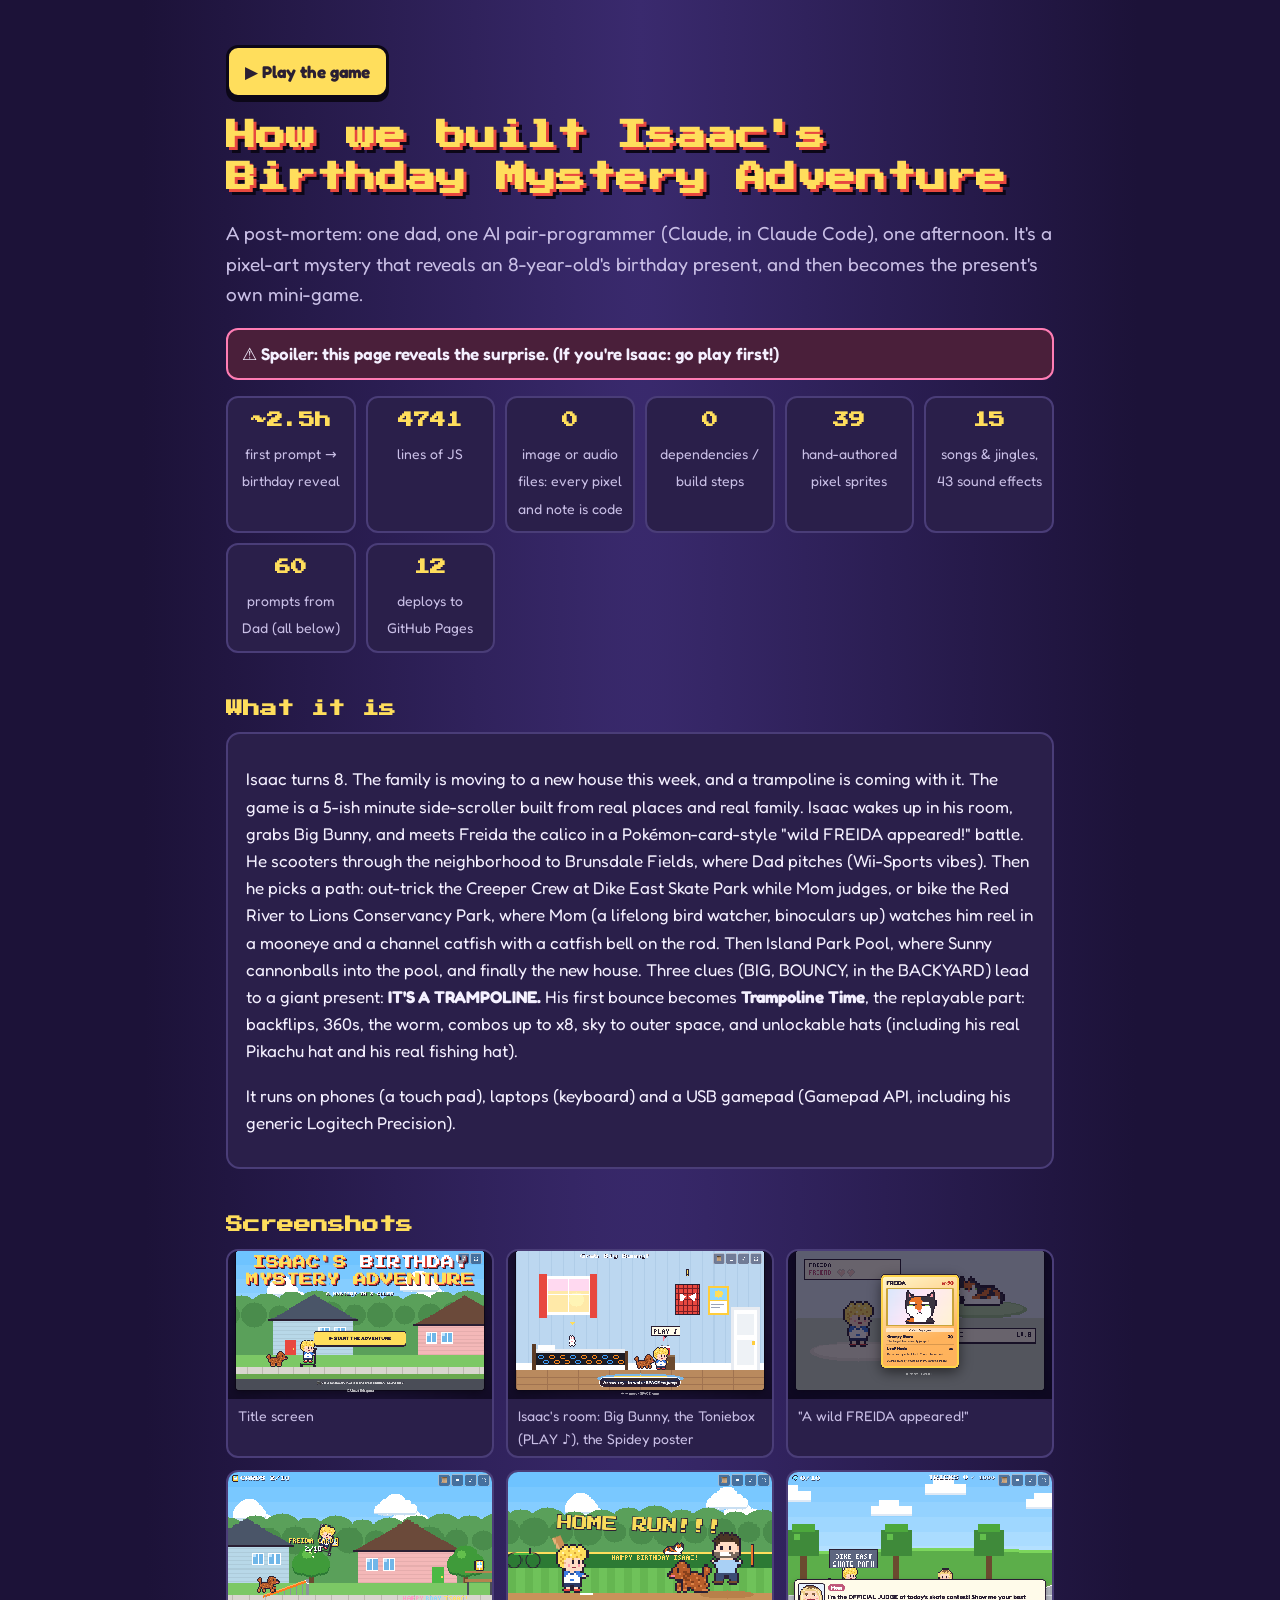
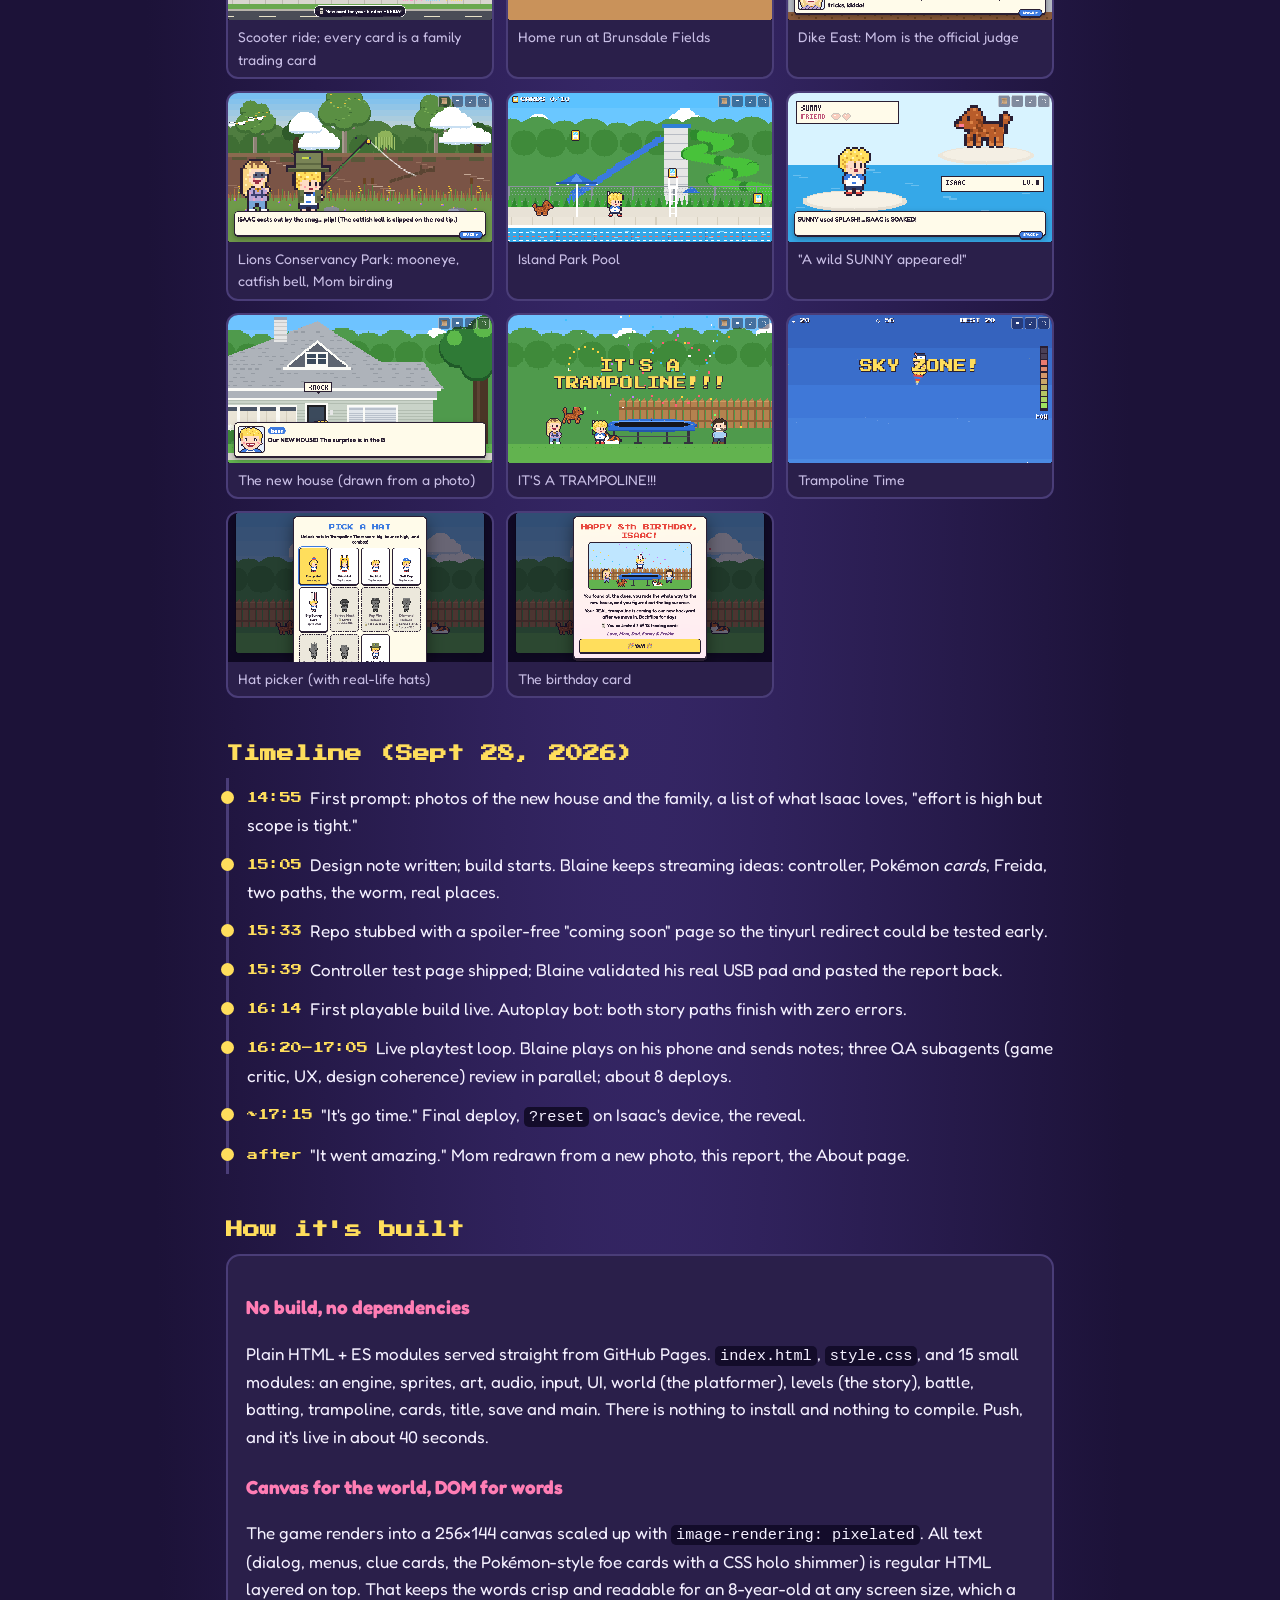
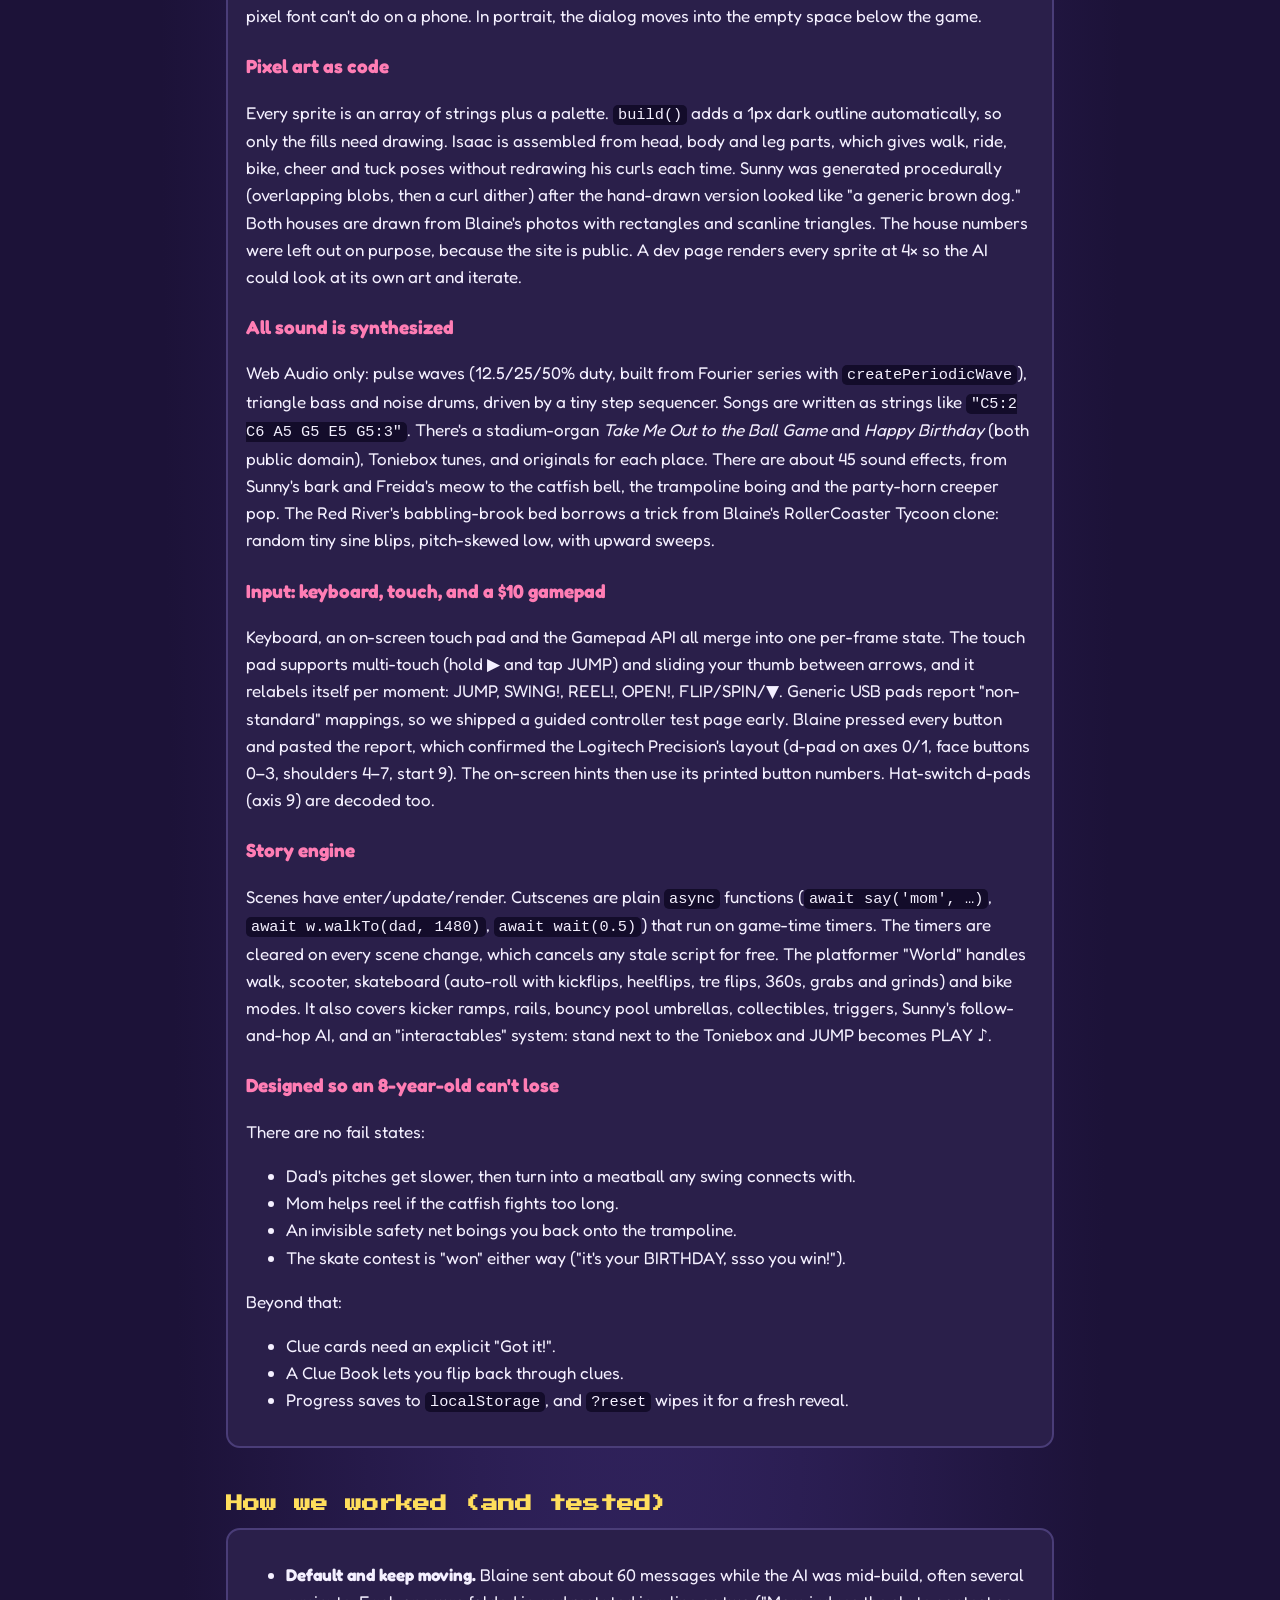
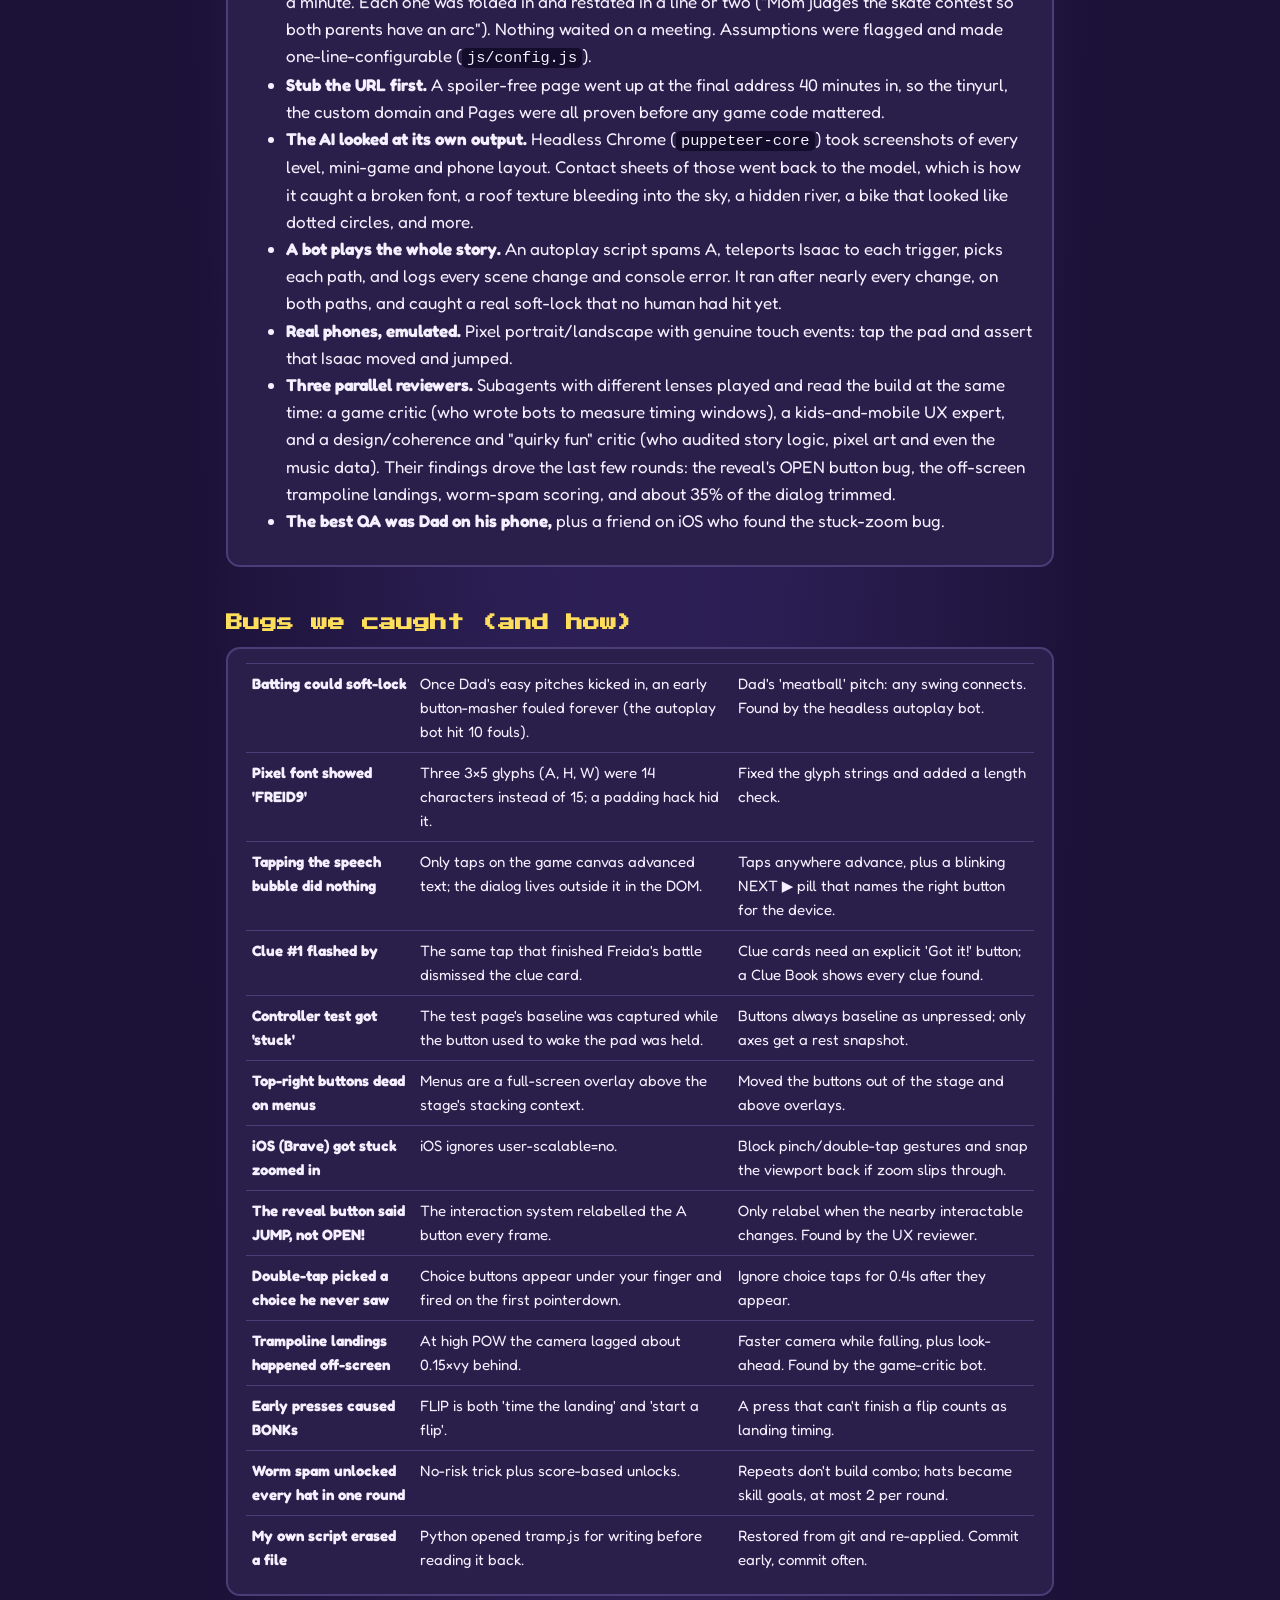
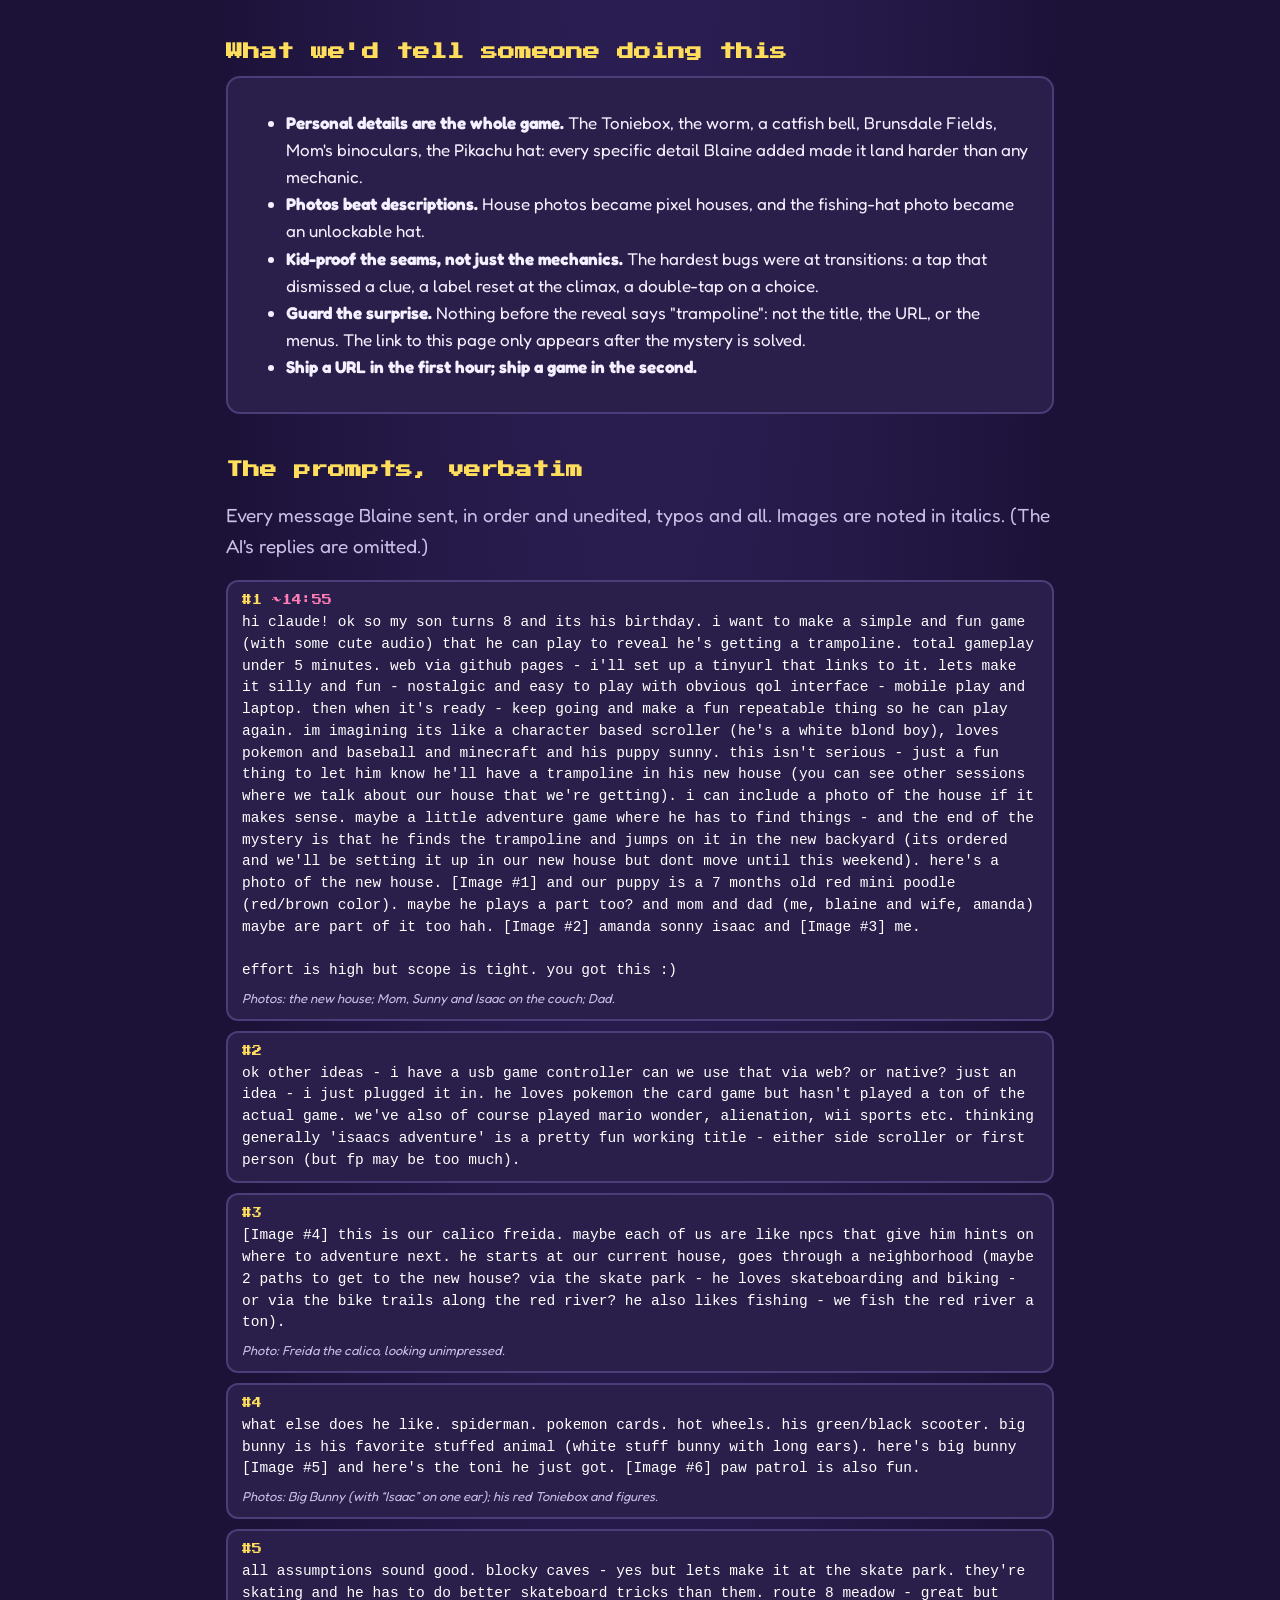
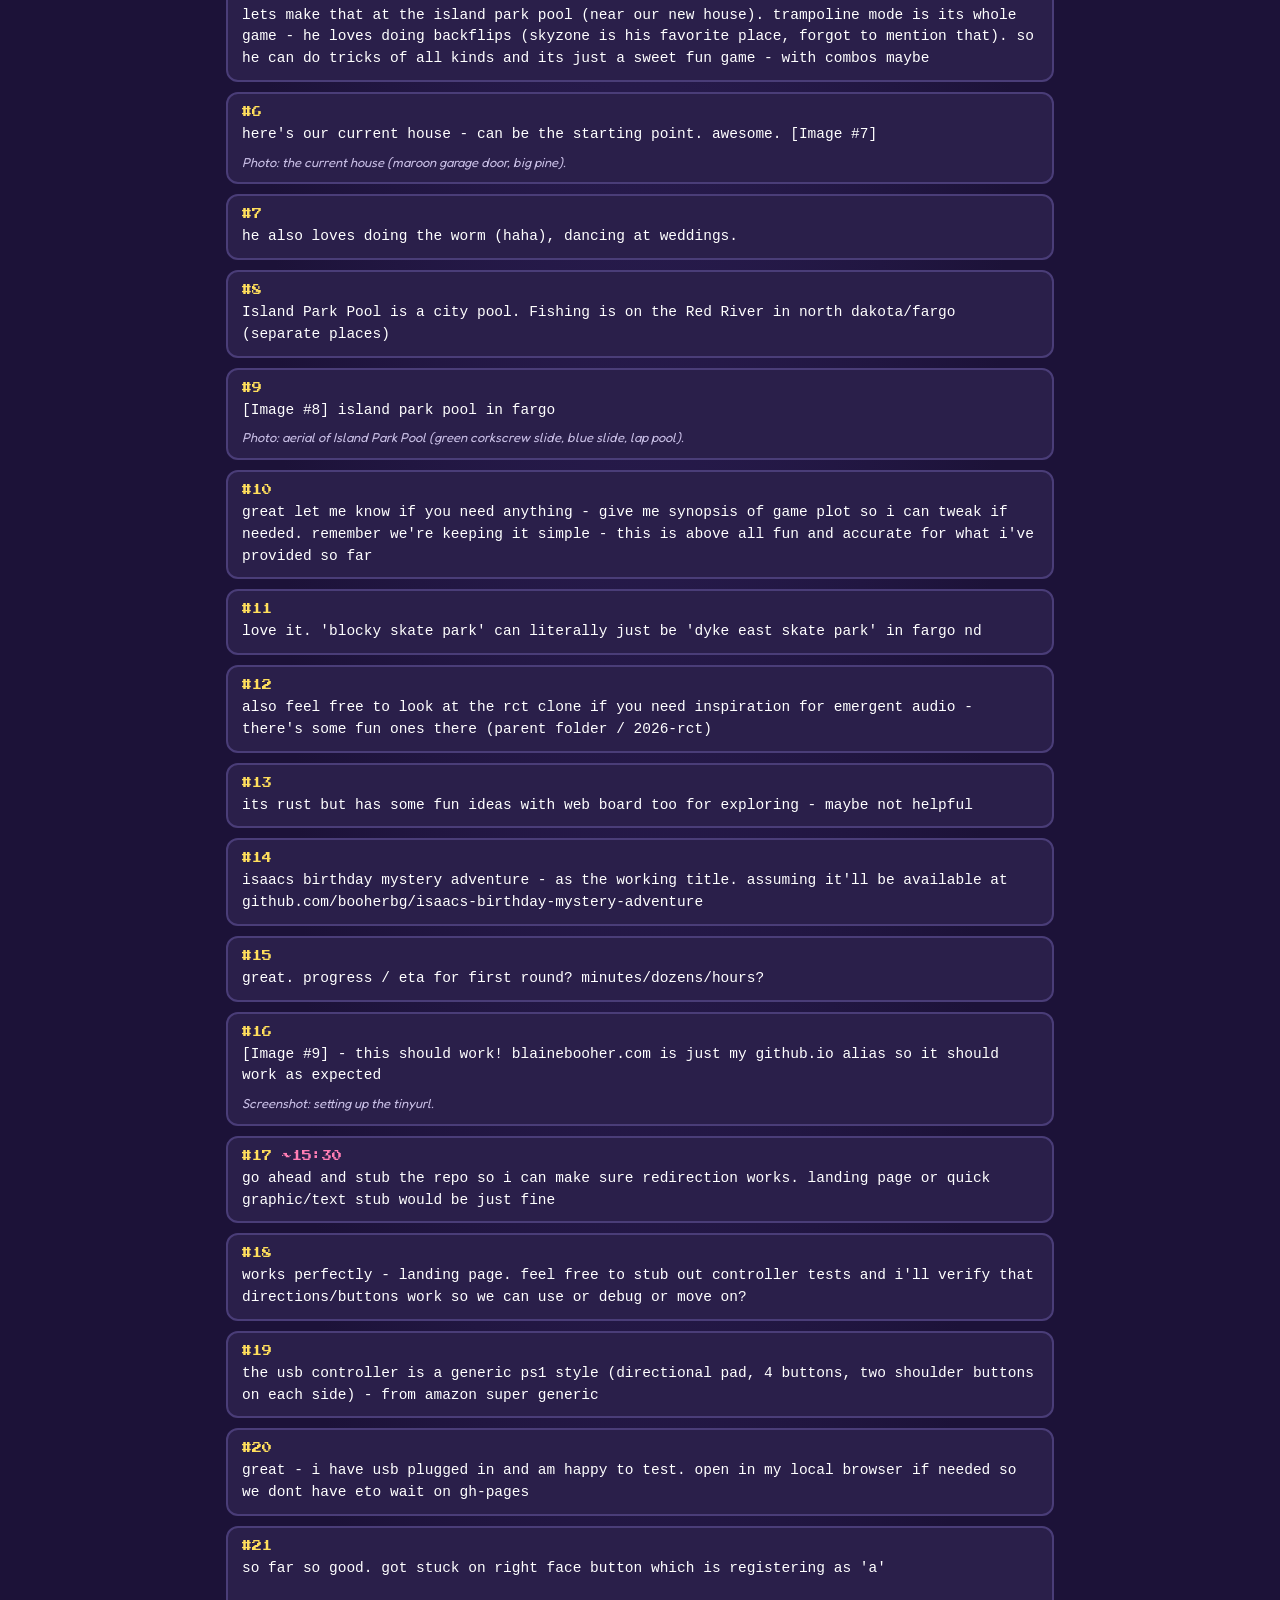
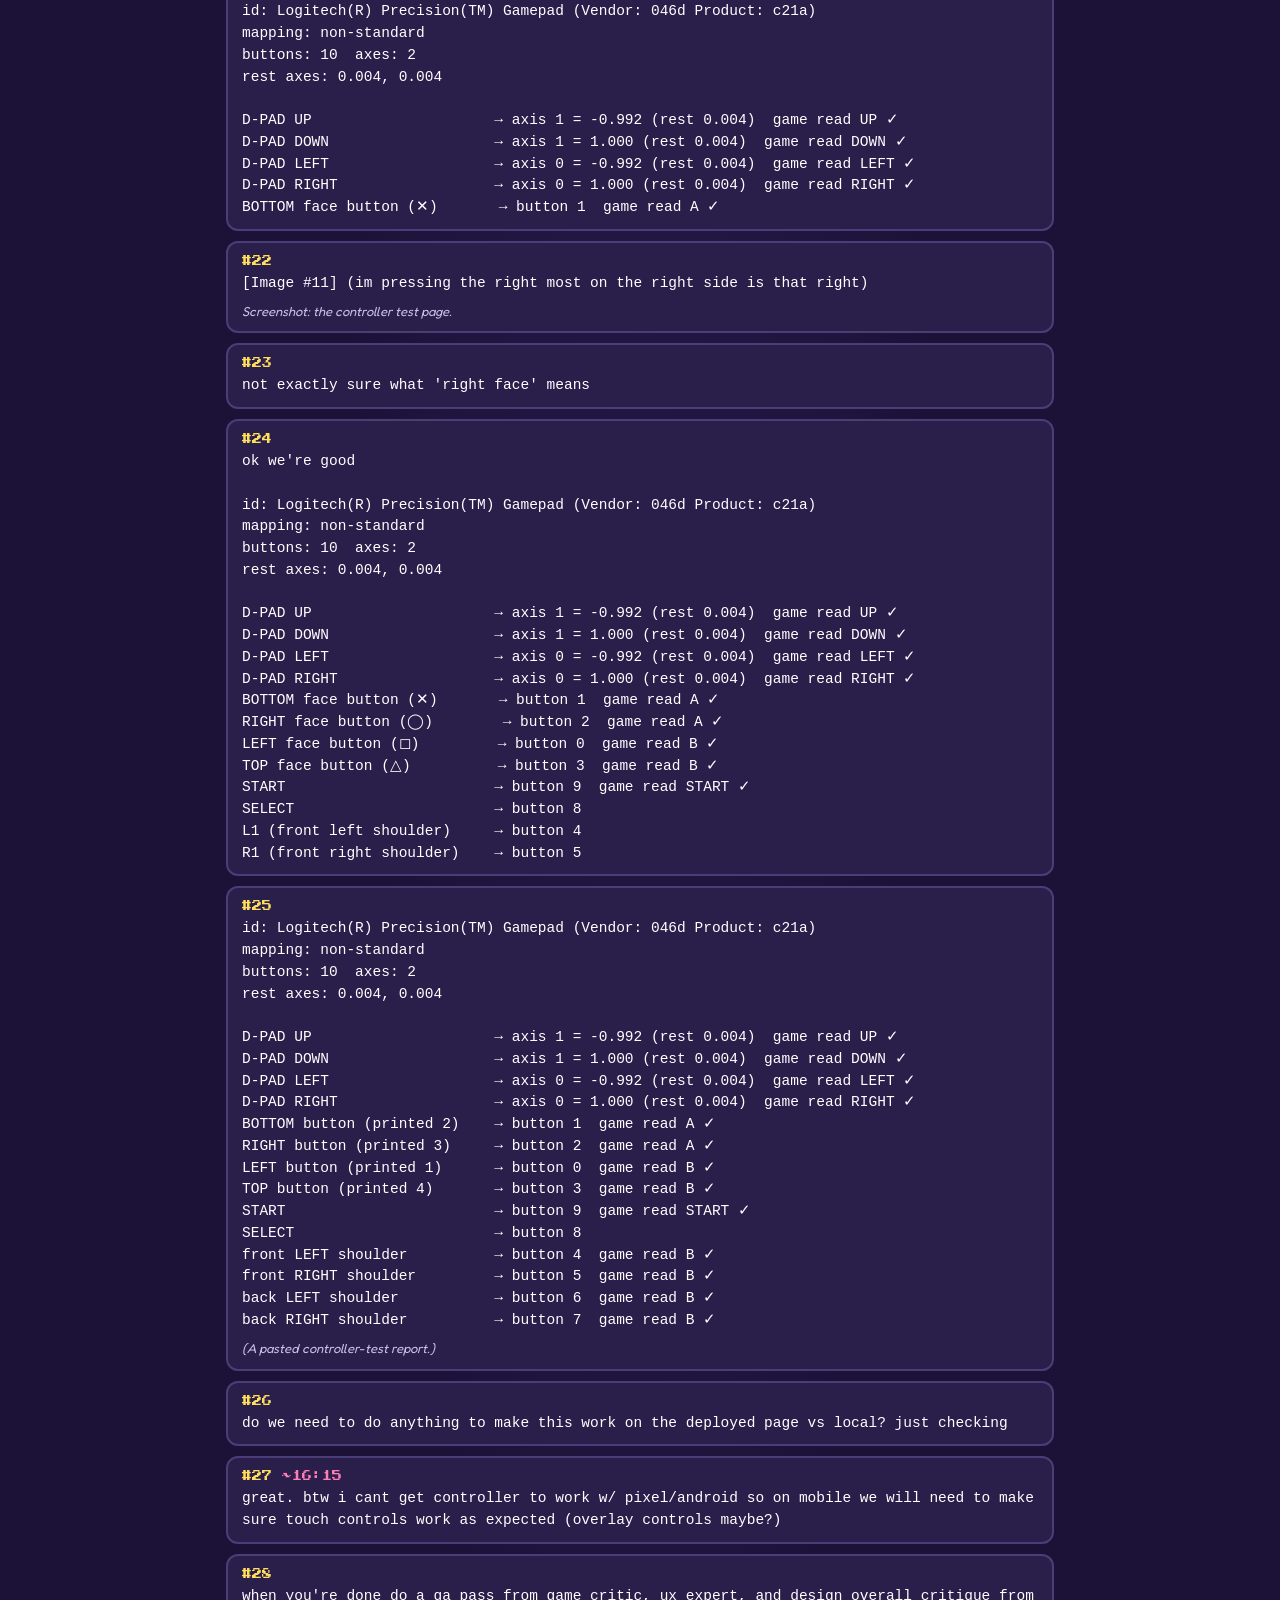
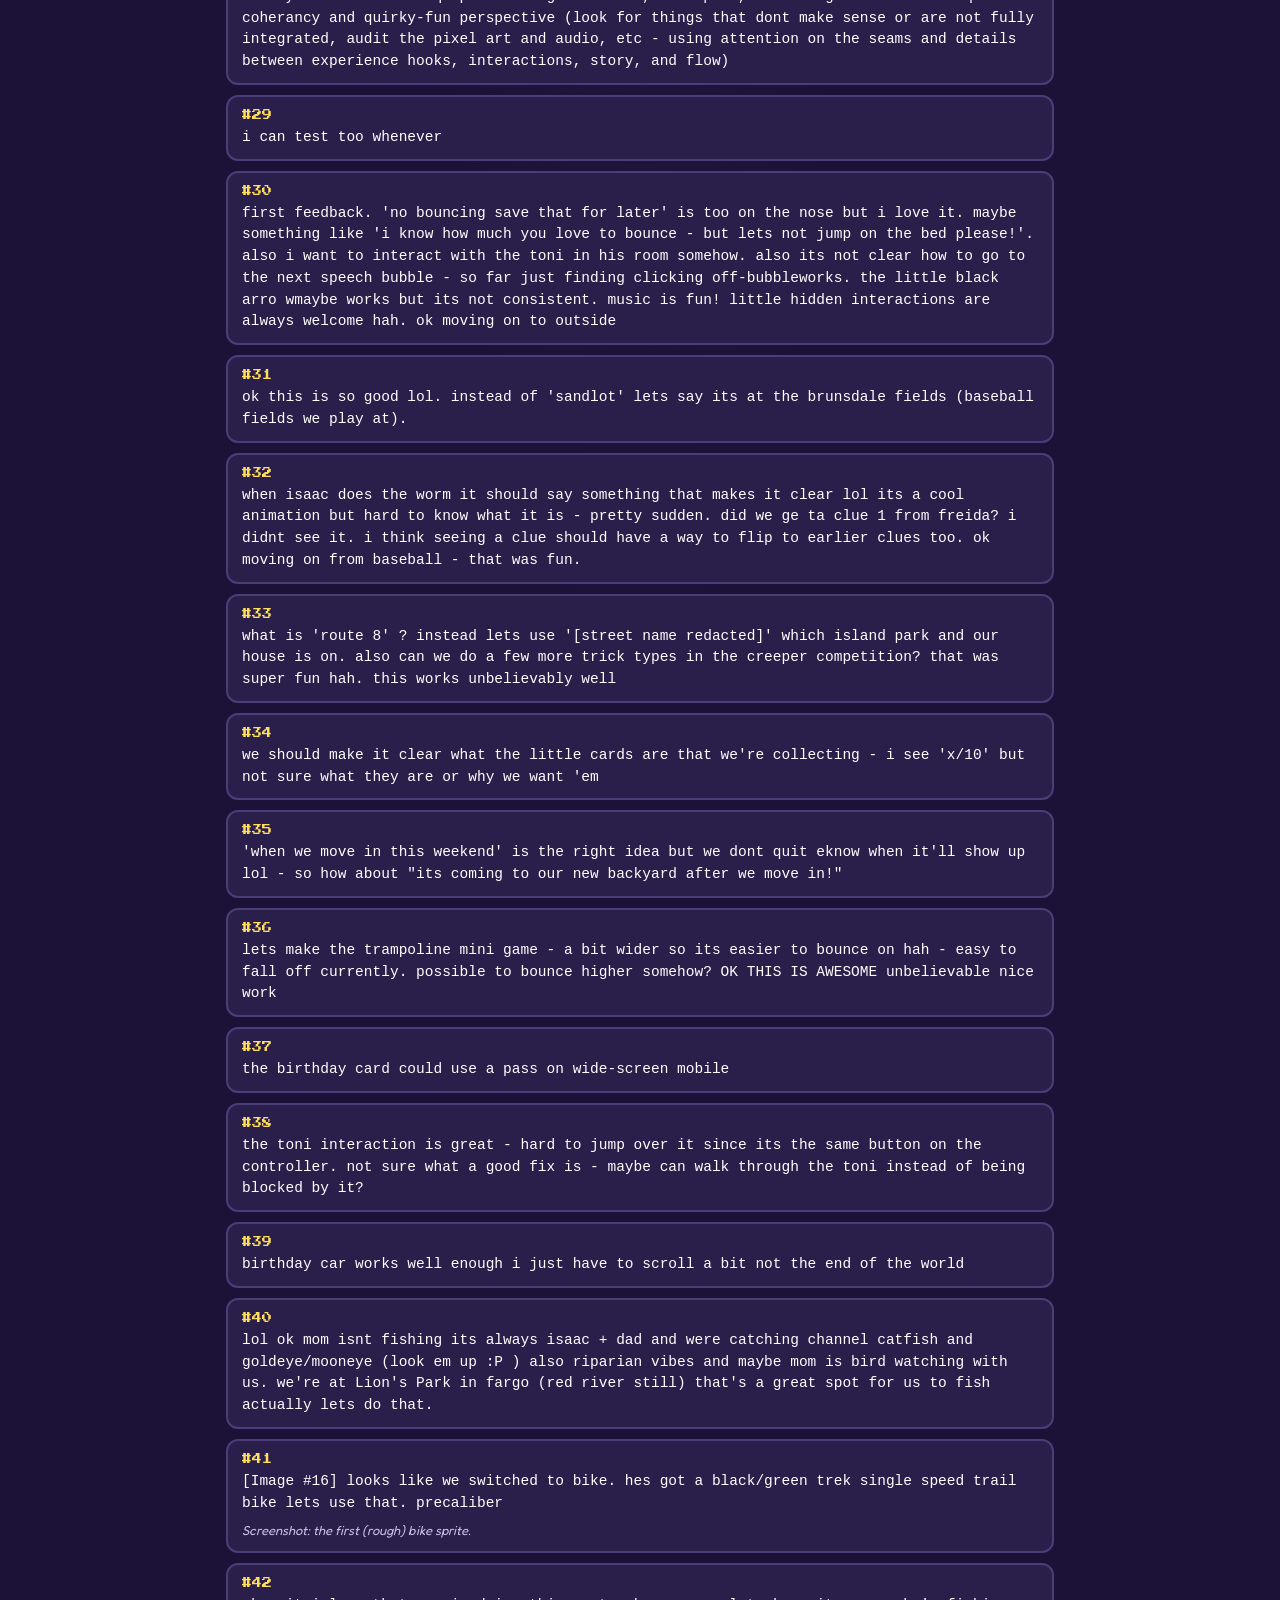
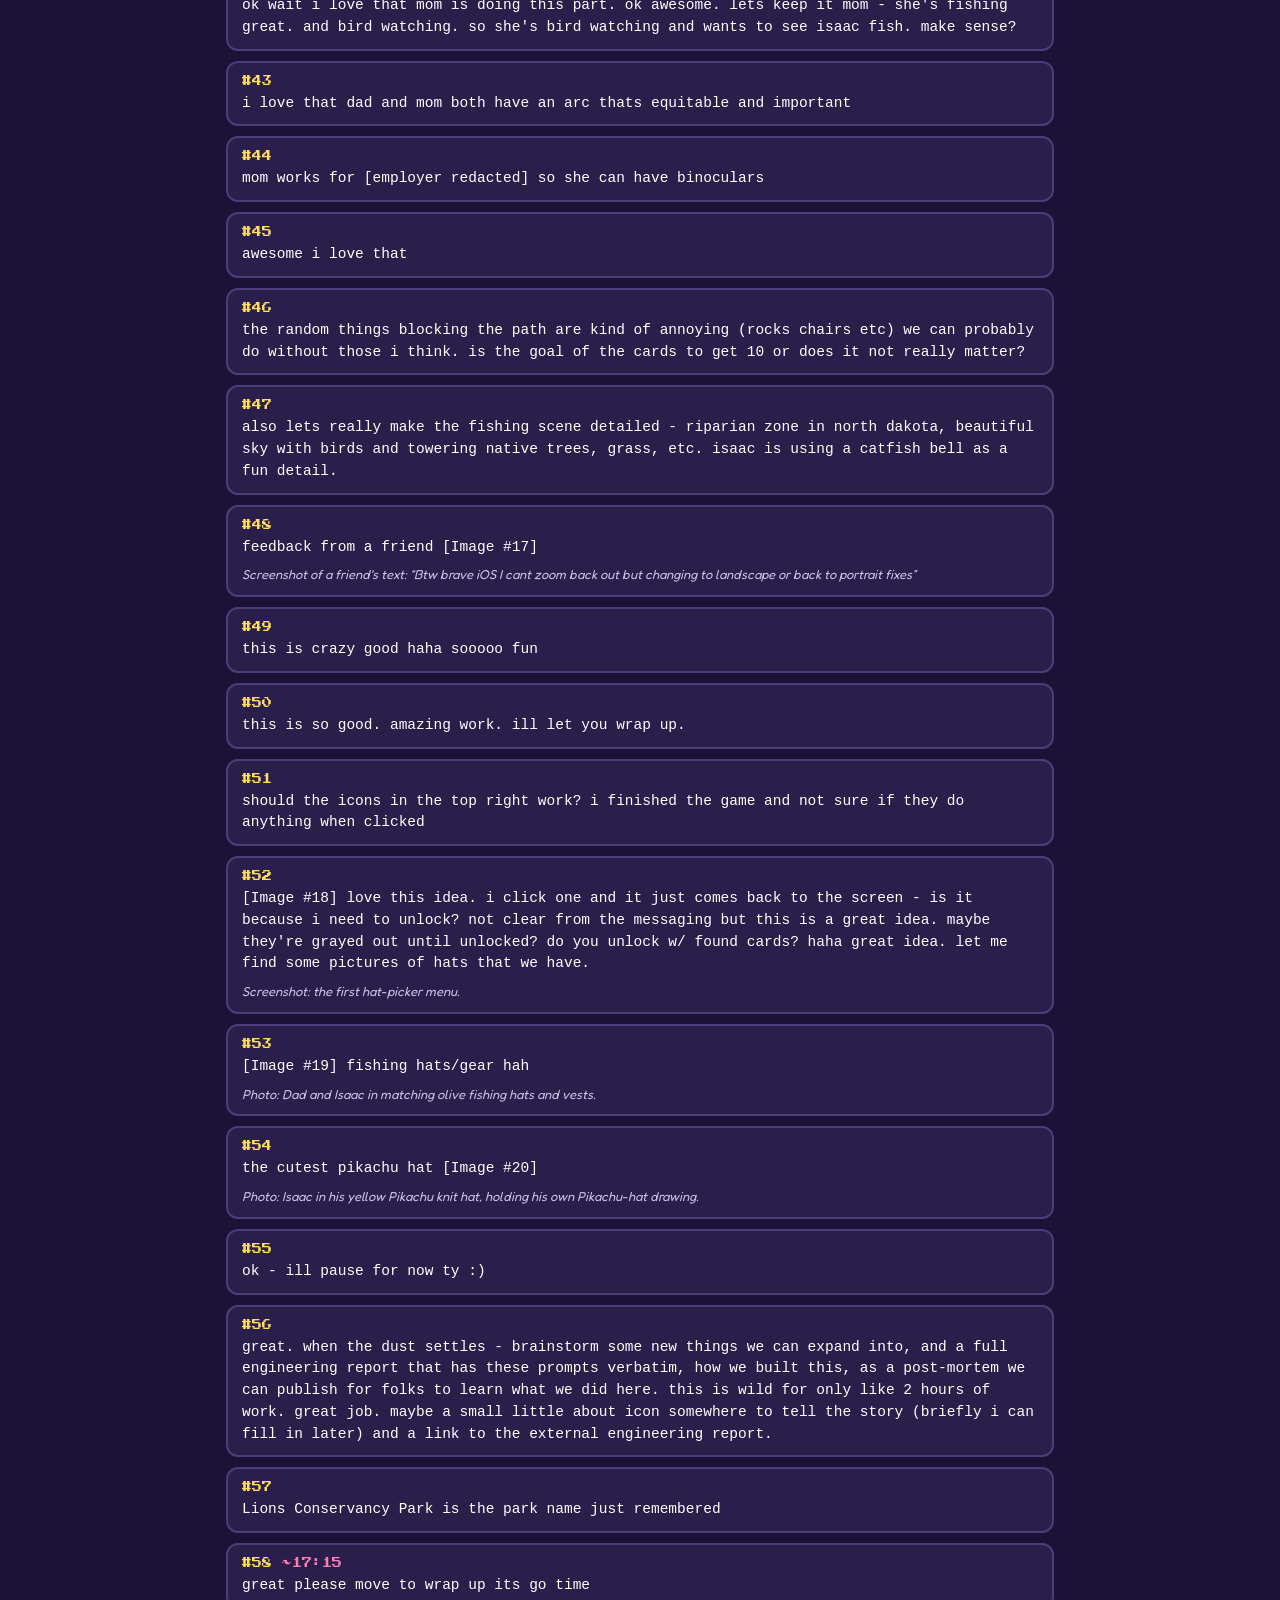
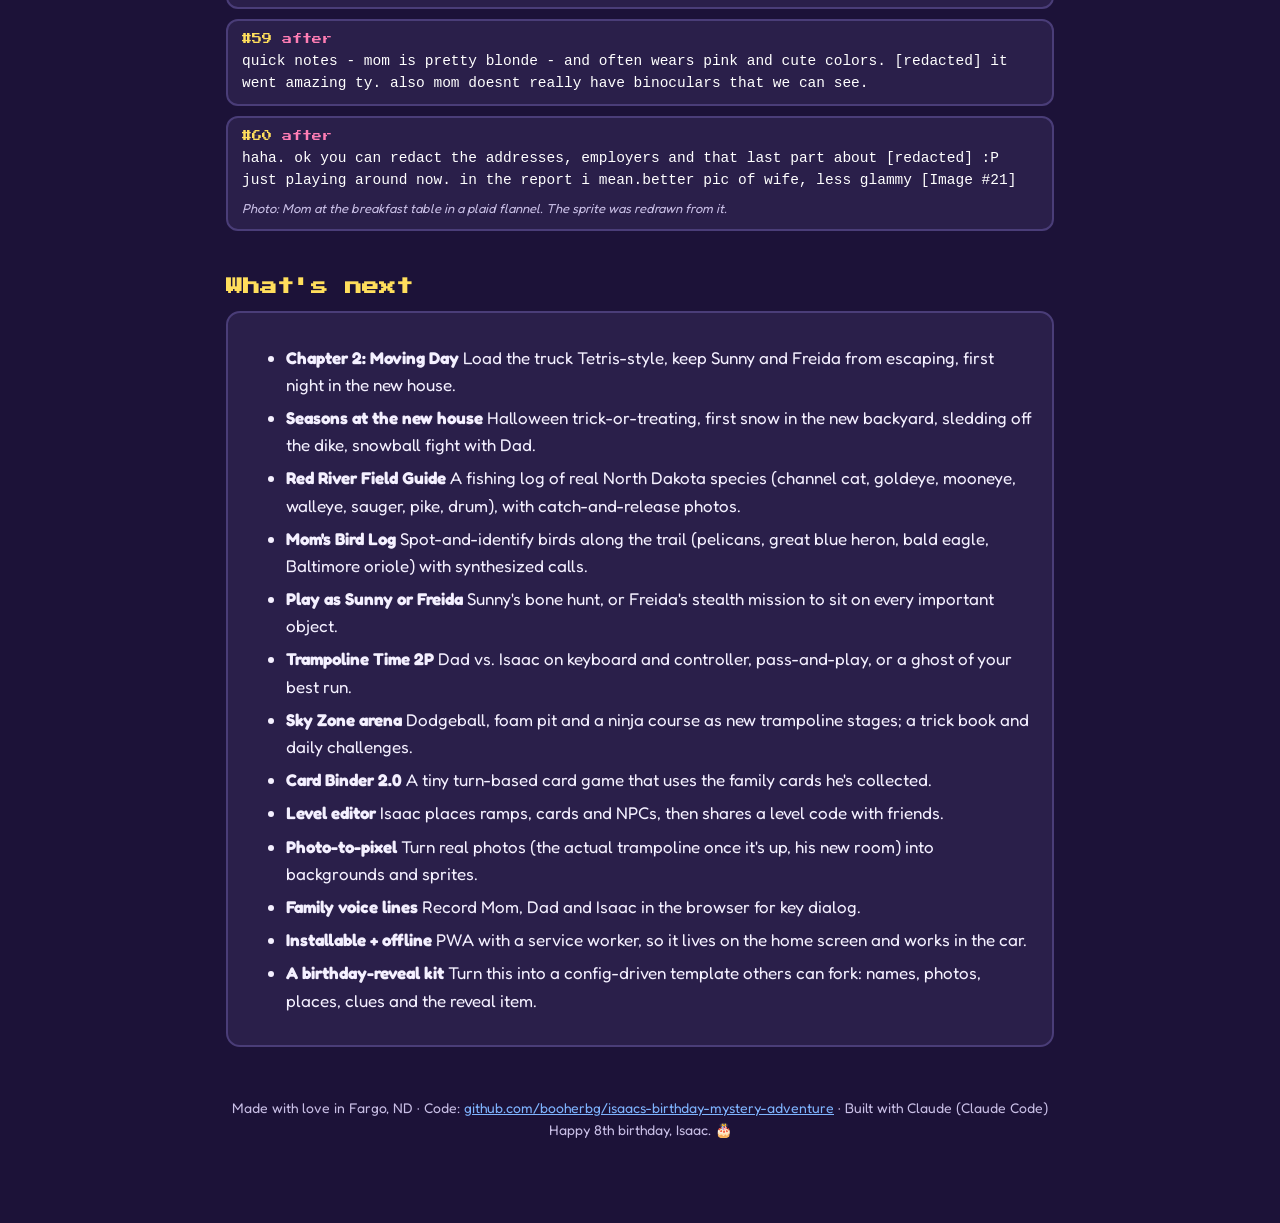
==== commit 463890b9: "Mom redrawn from a new photo (blonde w/ darker roots, plaid flannel, leopard collar, jeans); report " ====
--- a/report.html
+++ b/report.html
@@ -51,23 +51,23 @@
 
 <div class="stats">
   <div><b>~2.5h</b><span>first prompt → birthday reveal</span></div>
-  <div><b>4740</b><span>lines of JS</span></div>
+  <div><b>4741</b><span>lines of JS</span></div>
   <div><b>0</b><span>image or audio files: every pixel and note is code</span></div>
   <div><b>0</b><span>dependencies / build steps</span></div>
   <div><b>39</b><span>hand-authored pixel sprites</span></div>
   <div><b>15</b><span>songs &amp; jingles, 43 sound effects</span></div>
-  <div><b>59</b><span>prompts from Dad (all below)</span></div>
-  <div><b>11</b><span>deploys to GitHub Pages</span></div>
+  <div><b>60</b><span>prompts from Dad (all below)</span></div>
+  <div><b>12</b><span>deploys to GitHub Pages</span></div>
 </div>
 
 <h2>What it is</h2>
 <div class="card">
-<p>Isaac turns 8. The family is moving to a new house this week, and a trampoline is coming with it. The game is a 5-ish minute side-scroller built from real places and real family. Isaac wakes up in his room, grabs Big Bunny, and meets Freida the calico in a Pokémon-card-style "wild FREIDA appeared!" battle. He scooters through the neighborhood to Brunsdale Fields, where Dad pitches (Wii-Sports vibes). Then he picks a path: out-trick the Creeper Crew at Dike East Skate Park while Mom judges, or bike the Red River to Lions Conservancy Park, where Mom (Audubon, binoculars up) watches him reel in a mooneye and a channel catfish with a catfish bell on the rod. Then Island Park Pool on 7th St, where Sunny cannonballs into the pool, and finally the new house. Three clues (BIG, BOUNCY, in the BACKYARD) lead to a giant present: <b>IT'S A TRAMPOLINE.</b> His first bounce becomes <b>Trampoline Time</b>, the replayable part: backflips, 360s, the worm, combos up to x8, sky to outer space, and unlockable hats (including his real Pikachu hat and his real fishing hat).</p>
+<p>Isaac turns 8. The family is moving to a new house this week, and a trampoline is coming with it. The game is a 5-ish minute side-scroller built from real places and real family. Isaac wakes up in his room, grabs Big Bunny, and meets Freida the calico in a Pokémon-card-style "wild FREIDA appeared!" battle. He scooters through the neighborhood to Brunsdale Fields, where Dad pitches (Wii-Sports vibes). Then he picks a path: out-trick the Creeper Crew at Dike East Skate Park while Mom judges, or bike the Red River to Lions Conservancy Park, where Mom (a lifelong bird watcher, binoculars up) watches him reel in a mooneye and a channel catfish with a catfish bell on the rod. Then Island Park Pool, where Sunny cannonballs into the pool, and finally the new house. Three clues (BIG, BOUNCY, in the BACKYARD) lead to a giant present: <b>IT'S A TRAMPOLINE.</b> His first bounce becomes <b>Trampoline Time</b>, the replayable part: backflips, 360s, the worm, combos up to x8, sky to outer space, and unlockable hats (including his real Pikachu hat and his real fishing hat).</p>
 <p>It runs on phones (a touch pad), laptops (keyboard) and a USB gamepad (Gamepad API, including his generic Logitech Precision).</p>
 </div>
 
 <h2>Screenshots</h2>
-<div class="gallery"><figure><img src="report/01-title.png" alt="Title screen" loading="lazy"><figcaption>Title screen</figcaption></figure><figure><img src="report/02-room.png" alt="Isaac&#x27;s room: Big Bunny, the Toniebox (PLAY ♪), the Spidey poster" loading="lazy"><figcaption>Isaac&#x27;s room: Big Bunny, the Toniebox (PLAY ♪), the Spidey poster</figcaption></figure><figure><img src="report/03-freida-card.png" alt="&quot;A wild FREIDA appeared!&quot;" loading="lazy"><figcaption>&quot;A wild FREIDA appeared!&quot;</figcaption></figure><figure><img src="report/04-neighborhood.png" alt="Scooter ride; every card is a family trading card" loading="lazy"><figcaption>Scooter ride; every card is a family trading card</figcaption></figure><figure><img src="report/05-batting.png" alt="Home run at Brunsdale Fields" loading="lazy"><figcaption>Home run at Brunsdale Fields</figcaption></figure><figure><img src="report/06-skate.png" alt="Dike East: Mom is the official judge" loading="lazy"><figcaption>Dike East: Mom is the official judge</figcaption></figure><figure><img src="report/07-fishing.png" alt="Lions Conservancy Park: mooneye, catfish bell, Mom birding" loading="lazy"><figcaption>Lions Conservancy Park: mooneye, catfish bell, Mom birding</figcaption></figure><figure><img src="report/08-pool.png" alt="Island Park Pool on 7th St" loading="lazy"><figcaption>Island Park Pool on 7th St</figcaption></figure><figure><img src="report/09-sunny.png" alt="&quot;A wild SUNNY appeared!&quot;" loading="lazy"><figcaption>&quot;A wild SUNNY appeared!&quot;</figcaption></figure><figure><img src="report/10-newhouse.png" alt="The new house (drawn from a photo)" loading="lazy"><figcaption>The new house (drawn from a photo)</figcaption></figure><figure><img src="report/11-reveal.png" alt="IT&#x27;S A TRAMPOLINE!!!" loading="lazy"><figcaption>IT&#x27;S A TRAMPOLINE!!!</figcaption></figure><figure><img src="report/12-trampoline.png" alt="Trampoline Time" loading="lazy"><figcaption>Trampoline Time</figcaption></figure><figure><img src="report/13-hats.png" alt="Hat picker (with real-life hats)" loading="lazy"><figcaption>Hat picker (with real-life hats)</figcaption></figure><figure><img src="report/14-card.png" alt="The birthday card" loading="lazy"><figcaption>The birthday card</figcaption></figure></div>
+<div class="gallery"><figure><img src="report/01-title.png" alt="Title screen" loading="lazy"><figcaption>Title screen</figcaption></figure><figure><img src="report/02-room.png" alt="Isaac&#x27;s room: Big Bunny, the Toniebox (PLAY ♪), the Spidey poster" loading="lazy"><figcaption>Isaac&#x27;s room: Big Bunny, the Toniebox (PLAY ♪), the Spidey poster</figcaption></figure><figure><img src="report/03-freida-card.png" alt="&quot;A wild FREIDA appeared!&quot;" loading="lazy"><figcaption>&quot;A wild FREIDA appeared!&quot;</figcaption></figure><figure><img src="report/04-neighborhood.png" alt="Scooter ride; every card is a family trading card" loading="lazy"><figcaption>Scooter ride; every card is a family trading card</figcaption></figure><figure><img src="report/05-batting.png" alt="Home run at Brunsdale Fields" loading="lazy"><figcaption>Home run at Brunsdale Fields</figcaption></figure><figure><img src="report/06-skate.png" alt="Dike East: Mom is the official judge" loading="lazy"><figcaption>Dike East: Mom is the official judge</figcaption></figure><figure><img src="report/07-fishing.png" alt="Lions Conservancy Park: mooneye, catfish bell, Mom birding" loading="lazy"><figcaption>Lions Conservancy Park: mooneye, catfish bell, Mom birding</figcaption></figure><figure><img src="report/08-pool.png" alt="Island Park Pool" loading="lazy"><figcaption>Island Park Pool</figcaption></figure><figure><img src="report/09-sunny.png" alt="&quot;A wild SUNNY appeared!&quot;" loading="lazy"><figcaption>&quot;A wild SUNNY appeared!&quot;</figcaption></figure><figure><img src="report/10-newhouse.png" alt="The new house (drawn from a photo)" loading="lazy"><figcaption>The new house (drawn from a photo)</figcaption></figure><figure><img src="report/11-reveal.png" alt="IT&#x27;S A TRAMPOLINE!!!" loading="lazy"><figcaption>IT&#x27;S A TRAMPOLINE!!!</figcaption></figure><figure><img src="report/12-trampoline.png" alt="Trampoline Time" loading="lazy"><figcaption>Trampoline Time</figcaption></figure><figure><img src="report/13-hats.png" alt="Hat picker (with real-life hats)" loading="lazy"><figcaption>Hat picker (with real-life hats)</figcaption></figure><figure><img src="report/14-card.png" alt="The birthday card" loading="lazy"><figcaption>The birthday card</figcaption></figure></div>
 
 <h2>Timeline (Sept 28, 2026)</h2>
 <ul class="tl">
@@ -78,7 +78,7 @@
 <li><time>16:14</time>First playable build live. Autoplay bot: both story paths finish with zero errors.</li>
 <li><time>16:20–17:05</time>Live playtest loop. Blaine plays on his phone and sends notes; three QA subagents (game critic, UX, design coherence) review in parallel; about 8 deploys.</li>
 <li><time>~17:15</time>"It's go time." Final deploy, <code>?reset</code> on Isaac's device, the reveal.</li>
-<li><time>after</time>"It went amazing." Glam-Mom upgrade, this report, the About page.</li>
+<li><time>after</time>"It went amazing." Mom redrawn from a new photo, this report, the About page.</li>
 </ul>
 
 <h2>How it's built</h2>
@@ -114,7 +114,7 @@
 <h2>How we worked (and tested)</h2>
 <div class="card">
 <ul>
-<li><b>Default and keep moving.</b> Blaine sent about 59 messages while the AI was mid-build, often several a minute. Each one was folded in and restated in a line or two ("Mom judges the skate contest so both parents have an arc"). Nothing waited on a meeting. Assumptions were flagged and made one-line-configurable (<code>js/config.js</code>).</li>
+<li><b>Default and keep moving.</b> Blaine sent about 60 messages while the AI was mid-build, often several a minute. Each one was folded in and restated in a line or two ("Mom judges the skate contest so both parents have an arc"). Nothing waited on a meeting. Assumptions were flagged and made one-line-configurable (<code>js/config.js</code>).</li>
 <li><b>Stub the URL first.</b> A spoiler-free page went up at the final address 40 minutes in, so the tinyurl, the custom domain and Pages were all proven before any game code mattered.</li>
 <li><b>The AI looked at its own output.</b> Headless Chrome (<code>puppeteer-core</code>) took screenshots of every level, mini-game and phone layout. Contact sheets of those went back to the model, which is how it caught a broken font, a roof texture bleeding into the sky, a hidden river, a bike that looked like dotted circles, and more.</li>
 <li><b>A bot plays the whole story.</b> An autoplay script spams A, teleports Isaac to each trigger, picks each path, and logs every scene change and console error. It ran after nearly every change, on both paths, and caught a real soft-lock that no human had hit yet.</li>
@@ -189,10 +189,10 @@
 front LEFT shoulder          → button 4  game read B ✓
 front RIGHT shoulder         → button 5  game read B ✓
 back LEFT shoulder           → button 6  game read B ✓
-back RIGHT shoulder          → button 7  game read B ✓</pre><div class="pnote">(A pasted controller-test report.)</div></li><li><div class="pmeta"><span>#26</span></div><pre>do we need to do anything to make this work on the deployed page vs local? just checking</pre></li><li><div class="pmeta"><span>#27</span><time>~16:15</time></div><pre>great. btw i cant get controller to work w/ pixel/android so on mobile we will need to make sure touch controls work as expected (overlay controls maybe?)</pre></li><li><div class="pmeta"><span>#28</span></div><pre>when you&#x27;re done do a qa pass from game critic, ux expert, and design overall critique from coherancy and quirky-fun perspective (look for things that dont make sense or are not fully integrated, audit the pixel art and audio, etc - using attention on the seams and details between experience hooks, interactions, story, and flow)</pre></li><li><div class="pmeta"><span>#29</span></div><pre>i can test too whenever</pre></li><li><div class="pmeta"><span>#30</span></div><pre>first feedback. &#x27;no bouncing save that for later&#x27; is too on the nose but i love it. maybe something like &#x27;i know how much you love to bounce - but lets not jump on the bed please!&#x27;. also i want to interact with the toni in his room somehow. also its not clear how to go to the next speech bubble - so far just finding clicking off-bubbleworks. the little black arro wmaybe works but its not consistent. music is fun! little hidden interactions are always welcome hah. ok moving on to outside</pre></li><li><div class="pmeta"><span>#31</span></div><pre>ok this is so good lol. instead of &#x27;sandlot&#x27; lets say its at the brunsdale fields (baseball fields we play at).</pre></li><li><div class="pmeta"><span>#32</span></div><pre>when isaac does the worm it should say something that makes it clear lol its a cool animation but hard to know what it is - pretty sudden. did we ge ta clue 1 from freida? i didnt see it. i think seeing a clue should have a way to flip to earlier clues too. ok moving on from baseball - that was fun.</pre></li><li><div class="pmeta"><span>#33</span></div><pre>what is &#x27;route 8&#x27; ? instead lets use &#x27;7th st&#x27; which island park and our house is on. also can we do a few more trick types in the creeper competition? that was super fun hah. this works unbelievably well</pre></li><li><div class="pmeta"><span>#34</span></div><pre>we should make it clear what the little cards are that we&#x27;re collecting - i see &#x27;x/10&#x27; but not sure what they are or why we want &#x27;em</pre></li><li><div class="pmeta"><span>#35</span></div><pre>&#x27;when we move in this weekend&#x27; is the right idea but we dont quit eknow when it&#x27;ll show up lol - so how about &quot;its coming to our new backyard after we move in!&quot;</pre></li><li><div class="pmeta"><span>#36</span></div><pre>lets make the trampoline mini game - a bit wider so its easier to bounce on hah - easy to fall off currently. possible to bounce higher somehow? OK THIS IS AWESOME unbelievable nice work</pre></li><li><div class="pmeta"><span>#37</span></div><pre>the birthday card could use a pass on wide-screen mobile</pre></li><li><div class="pmeta"><span>#38</span></div><pre>the toni interaction is great - hard to jump over it since its the same button on the controller. not sure what a good fix is - maybe can walk through the toni instead of being blocked by it?</pre></li><li><div class="pmeta"><span>#39</span></div><pre>birthday car works well enough i just have to scroll a bit not the end of the world</pre></li><li><div class="pmeta"><span>#40</span></div><pre>lol ok mom isnt fishing its always isaac + dad and were catching channel catfish and goldeye/mooneye (look em up :P ) also riparian vibes and maybe mom is bird watching with us. we&#x27;re at Lion&#x27;s Park in fargo (red river still) that&#x27;s a great spot for us to fish actually lets do that.</pre></li><li><div class="pmeta"><span>#41</span></div><pre>[Image #16] looks like we switched to bike. hes got a black/green trek single speed trail bike lets use that. precaliber</pre><div class="pnote">Screenshot: the first (rough) bike sprite.</div></li><li><div class="pmeta"><span>#42</span></div><pre>ok wait i love that mom is doing this part. ok awesome. lets keep it mom - she&#x27;s fishing great. and bird watching. so she&#x27;s bird watching and wants to see isaac fish. make sense?</pre></li><li><div class="pmeta"><span>#43</span></div><pre>i love that dad and mom both have an arc thats equitable and important</pre></li><li><div class="pmeta"><span>#44</span></div><pre>mom works for the national audubon society so she can have binoculars</pre></li><li><div class="pmeta"><span>#45</span></div><pre>awesome i love that</pre></li><li><div class="pmeta"><span>#46</span></div><pre>the random things blocking the path are kind of annoying (rocks chairs etc) we can probably do without those i think. is the goal of the cards to get 10 or does it not really matter?</pre></li><li><div class="pmeta"><span>#47</span></div><pre>also lets really make the fishing scene detailed - riparian zone in north dakota, beautiful sky with birds and towering native trees, grass, etc. isaac is using a catfish bell as a fun detail.</pre></li><li><div class="pmeta"><span>#48</span></div><pre>feedback from a friend [Image #17]</pre><div class="pnote">Screenshot of a friend&#x27;s text: “Btw brave iOS I cant zoom back out but changing to landscape or back to portrait fixes”</div></li><li><div class="pmeta"><span>#49</span></div><pre>this is crazy good haha sooooo fun</pre></li><li><div class="pmeta"><span>#50</span></div><pre>this is so good. amazing work. ill let you wrap up.</pre></li><li><div class="pmeta"><span>#51</span></div><pre>should the icons in the top right work? i finished the game and not sure if they do anything when clicked</pre></li><li><div class="pmeta"><span>#52</span></div><pre>[Image #18] love this idea. i click one and it just comes back to the screen - is it because i need to unlock? not clear from the messaging but this is a great idea. maybe they&#x27;re grayed out until unlocked? do you unlock w/ found cards? haha great idea. let me find some pictures of hats that we have.</pre><div class="pnote">Screenshot: the first hat-picker menu.</div></li><li><div class="pmeta"><span>#53</span></div><pre>[Image #19] fishing hats/gear hah</pre><div class="pnote">Photo: Dad and Isaac in matching olive fishing hats and vests.</div></li><li><div class="pmeta"><span>#54</span></div><pre>the cutest pikachu hat [Image #20]</pre><div class="pnote">Photo: Isaac in his yellow Pikachu knit hat, holding his own Pikachu-hat drawing.</div></li><li><div class="pmeta"><span>#55</span></div><pre>ok - ill pause for now ty :)</pre></li><li><div class="pmeta"><span>#56</span></div><pre>great. when the dust settles - brainstorm some new things we can expand into, and a full engineering report that has these prompts verbatim, how we built this, as a post-mortem we can publish for folks to learn what we did here. this is wild for only like 2 hours of work. great job. maybe a small little about icon somewhere to tell the story (briefly i can fill in later) and a link to the external engineering report.</pre></li><li><div class="pmeta"><span>#57</span></div><pre>Lions Conservancy Park is the park name just remembered</pre></li><li><div class="pmeta"><span>#58</span><time>~17:15</time></div><pre>great please move to wrap up its go time</pre></li><li><div class="pmeta"><span>#59</span><time>after</time></div><pre>quick notes - mom is pretty blonde - and often wears pink and cute colors. she&#x27;s also super hot (my wife) and her character is a bit homely. please upgrade that character in a comicaly sexy way. it went amazing ty. also mom doesnt really have binoculars that we can see.</pre></li></ol>
+back RIGHT shoulder          → button 7  game read B ✓</pre><div class="pnote">(A pasted controller-test report.)</div></li><li><div class="pmeta"><span>#26</span></div><pre>do we need to do anything to make this work on the deployed page vs local? just checking</pre></li><li><div class="pmeta"><span>#27</span><time>~16:15</time></div><pre>great. btw i cant get controller to work w/ pixel/android so on mobile we will need to make sure touch controls work as expected (overlay controls maybe?)</pre></li><li><div class="pmeta"><span>#28</span></div><pre>when you&#x27;re done do a qa pass from game critic, ux expert, and design overall critique from coherancy and quirky-fun perspective (look for things that dont make sense or are not fully integrated, audit the pixel art and audio, etc - using attention on the seams and details between experience hooks, interactions, story, and flow)</pre></li><li><div class="pmeta"><span>#29</span></div><pre>i can test too whenever</pre></li><li><div class="pmeta"><span>#30</span></div><pre>first feedback. &#x27;no bouncing save that for later&#x27; is too on the nose but i love it. maybe something like &#x27;i know how much you love to bounce - but lets not jump on the bed please!&#x27;. also i want to interact with the toni in his room somehow. also its not clear how to go to the next speech bubble - so far just finding clicking off-bubbleworks. the little black arro wmaybe works but its not consistent. music is fun! little hidden interactions are always welcome hah. ok moving on to outside</pre></li><li><div class="pmeta"><span>#31</span></div><pre>ok this is so good lol. instead of &#x27;sandlot&#x27; lets say its at the brunsdale fields (baseball fields we play at).</pre></li><li><div class="pmeta"><span>#32</span></div><pre>when isaac does the worm it should say something that makes it clear lol its a cool animation but hard to know what it is - pretty sudden. did we ge ta clue 1 from freida? i didnt see it. i think seeing a clue should have a way to flip to earlier clues too. ok moving on from baseball - that was fun.</pre></li><li><div class="pmeta"><span>#33</span></div><pre>what is &#x27;route 8&#x27; ? instead lets use &#x27;[street name redacted]&#x27; which island park and our house is on. also can we do a few more trick types in the creeper competition? that was super fun hah. this works unbelievably well</pre></li><li><div class="pmeta"><span>#34</span></div><pre>we should make it clear what the little cards are that we&#x27;re collecting - i see &#x27;x/10&#x27; but not sure what they are or why we want &#x27;em</pre></li><li><div class="pmeta"><span>#35</span></div><pre>&#x27;when we move in this weekend&#x27; is the right idea but we dont quit eknow when it&#x27;ll show up lol - so how about &quot;its coming to our new backyard after we move in!&quot;</pre></li><li><div class="pmeta"><span>#36</span></div><pre>lets make the trampoline mini game - a bit wider so its easier to bounce on hah - easy to fall off currently. possible to bounce higher somehow? OK THIS IS AWESOME unbelievable nice work</pre></li><li><div class="pmeta"><span>#37</span></div><pre>the birthday card could use a pass on wide-screen mobile</pre></li><li><div class="pmeta"><span>#38</span></div><pre>the toni interaction is great - hard to jump over it since its the same button on the controller. not sure what a good fix is - maybe can walk through the toni instead of being blocked by it?</pre></li><li><div class="pmeta"><span>#39</span></div><pre>birthday car works well enough i just have to scroll a bit not the end of the world</pre></li><li><div class="pmeta"><span>#40</span></div><pre>lol ok mom isnt fishing its always isaac + dad and were catching channel catfish and goldeye/mooneye (look em up :P ) also riparian vibes and maybe mom is bird watching with us. we&#x27;re at Lion&#x27;s Park in fargo (red river still) that&#x27;s a great spot for us to fish actually lets do that.</pre></li><li><div class="pmeta"><span>#41</span></div><pre>[Image #16] looks like we switched to bike. hes got a black/green trek single speed trail bike lets use that. precaliber</pre><div class="pnote">Screenshot: the first (rough) bike sprite.</div></li><li><div class="pmeta"><span>#42</span></div><pre>ok wait i love that mom is doing this part. ok awesome. lets keep it mom - she&#x27;s fishing great. and bird watching. so she&#x27;s bird watching and wants to see isaac fish. make sense?</pre></li><li><div class="pmeta"><span>#43</span></div><pre>i love that dad and mom both have an arc thats equitable and important</pre></li><li><div class="pmeta"><span>#44</span></div><pre>mom works for [employer redacted] so she can have binoculars</pre></li><li><div class="pmeta"><span>#45</span></div><pre>awesome i love that</pre></li><li><div class="pmeta"><span>#46</span></div><pre>the random things blocking the path are kind of annoying (rocks chairs etc) we can probably do without those i think. is the goal of the cards to get 10 or does it not really matter?</pre></li><li><div class="pmeta"><span>#47</span></div><pre>also lets really make the fishing scene detailed - riparian zone in north dakota, beautiful sky with birds and towering native trees, grass, etc. isaac is using a catfish bell as a fun detail.</pre></li><li><div class="pmeta"><span>#48</span></div><pre>feedback from a friend [Image #17]</pre><div class="pnote">Screenshot of a friend&#x27;s text: “Btw brave iOS I cant zoom back out but changing to landscape or back to portrait fixes”</div></li><li><div class="pmeta"><span>#49</span></div><pre>this is crazy good haha sooooo fun</pre></li><li><div class="pmeta"><span>#50</span></div><pre>this is so good. amazing work. ill let you wrap up.</pre></li><li><div class="pmeta"><span>#51</span></div><pre>should the icons in the top right work? i finished the game and not sure if they do anything when clicked</pre></li><li><div class="pmeta"><span>#52</span></div><pre>[Image #18] love this idea. i click one and it just comes back to the screen - is it because i need to unlock? not clear from the messaging but this is a great idea. maybe they&#x27;re grayed out until unlocked? do you unlock w/ found cards? haha great idea. let me find some pictures of hats that we have.</pre><div class="pnote">Screenshot: the first hat-picker menu.</div></li><li><div class="pmeta"><span>#53</span></div><pre>[Image #19] fishing hats/gear hah</pre><div class="pnote">Photo: Dad and Isaac in matching olive fishing hats and vests.</div></li><li><div class="pmeta"><span>#54</span></div><pre>the cutest pikachu hat [Image #20]</pre><div class="pnote">Photo: Isaac in his yellow Pikachu knit hat, holding his own Pikachu-hat drawing.</div></li><li><div class="pmeta"><span>#55</span></div><pre>ok - ill pause for now ty :)</pre></li><li><div class="pmeta"><span>#56</span></div><pre>great. when the dust settles - brainstorm some new things we can expand into, and a full engineering report that has these prompts verbatim, how we built this, as a post-mortem we can publish for folks to learn what we did here. this is wild for only like 2 hours of work. great job. maybe a small little about icon somewhere to tell the story (briefly i can fill in later) and a link to the external engineering report.</pre></li><li><div class="pmeta"><span>#57</span></div><pre>Lions Conservancy Park is the park name just remembered</pre></li><li><div class="pmeta"><span>#58</span><time>~17:15</time></div><pre>great please move to wrap up its go time</pre></li><li><div class="pmeta"><span>#59</span><time>after</time></div><pre>quick notes - mom is pretty blonde - and often wears pink and cute colors. [redacted] it went amazing ty. also mom doesnt really have binoculars that we can see.</pre></li><li><div class="pmeta"><span>#60</span><time>after</time></div><pre>haha. ok you can redact the addresses, employers and that last part about [redacted] :P just playing around now. in the report i mean.better pic of wife, less glammy [Image #21]</pre><div class="pnote">Photo: Mom at the breakfast table in a plaid flannel. The sprite was redrawn from it.</div></li></ol>
 
 <h2>What's next</h2>
-<div class="card"><ul class="ideas"><li><b>Chapter 2: Moving Day</b> Load the truck Tetris-style, keep Sunny and Freida from escaping, first night in the new house.</li><li><b>Seasons on 7th St</b> Halloween trick-or-treating, first snow in the new backyard, sledding off the dike, snowball fight with Dad.</li><li><b>Red River Field Guide</b> A fishing log of real North Dakota species (channel cat, goldeye, mooneye, walleye, sauger, pike, drum), with catch-and-release photos.</li><li><b>Mom&#x27;s Audubon Bird Log</b> Spot-and-identify birds along the trail (pelicans, great blue heron, bald eagle, Baltimore oriole) with synthesized calls.</li><li><b>Play as Sunny or Freida</b> Sunny&#x27;s bone hunt, or Freida&#x27;s stealth mission to sit on every important object.</li><li><b>Trampoline Time 2P</b> Dad vs. Isaac on keyboard and controller, pass-and-play, or a ghost of your best run.</li><li><b>Sky Zone arena</b> Dodgeball, foam pit and a ninja course as new trampoline stages; a trick book and daily challenges.</li><li><b>Card Binder 2.0</b> A tiny turn-based card game that uses the family cards he&#x27;s collected.</li><li><b>Level editor</b> Isaac places ramps, cards and NPCs, then shares a level code with friends.</li><li><b>Photo-to-pixel</b> Turn real photos (the actual trampoline once it&#x27;s up, his new room) into backgrounds and sprites.</li><li><b>Family voice lines</b> Record Mom, Dad and Isaac in the browser for key dialog.</li><li><b>Installable + offline</b> PWA with a service worker, so it lives on the home screen and works in the car.</li><li><b>A birthday-reveal kit</b> Turn this into a config-driven template others can fork: names, photos, places, clues and the reveal item.</li></ul></div>
+<div class="card"><ul class="ideas"><li><b>Chapter 2: Moving Day</b> Load the truck Tetris-style, keep Sunny and Freida from escaping, first night in the new house.</li><li><b>Seasons at the new house</b> Halloween trick-or-treating, first snow in the new backyard, sledding off the dike, snowball fight with Dad.</li><li><b>Red River Field Guide</b> A fishing log of real North Dakota species (channel cat, goldeye, mooneye, walleye, sauger, pike, drum), with catch-and-release photos.</li><li><b>Mom&#x27;s Bird Log</b> Spot-and-identify birds along the trail (pelicans, great blue heron, bald eagle, Baltimore oriole) with synthesized calls.</li><li><b>Play as Sunny or Freida</b> Sunny&#x27;s bone hunt, or Freida&#x27;s stealth mission to sit on every important object.</li><li><b>Trampoline Time 2P</b> Dad vs. Isaac on keyboard and controller, pass-and-play, or a ghost of your best run.</li><li><b>Sky Zone arena</b> Dodgeball, foam pit and a ninja course as new trampoline stages; a trick book and daily challenges.</li><li><b>Card Binder 2.0</b> A tiny turn-based card game that uses the family cards he&#x27;s collected.</li><li><b>Level editor</b> Isaac places ramps, cards and NPCs, then shares a level code with friends.</li><li><b>Photo-to-pixel</b> Turn real photos (the actual trampoline once it&#x27;s up, his new room) into backgrounds and sprites.</li><li><b>Family voice lines</b> Record Mom, Dad and Isaac in the browser for key dialog.</li><li><b>Installable + offline</b> PWA with a service worker, so it lives on the home screen and works in the car.</li><li><b>A birthday-reveal kit</b> Turn this into a config-driven template others can fork: names, photos, places, clues and the reveal item.</li></ul></div>
 
 <p class="foot">Made with love in Fargo, ND · Code: <a href="https://github.com/booherbg/isaacs-birthday-mystery-adventure">github.com/booherbg/isaacs-birthday-mystery-adventure</a> · Built with Claude (Claude Code)<br>Happy 8th birthday, Isaac. 🎂</p>
 </main></body></html>
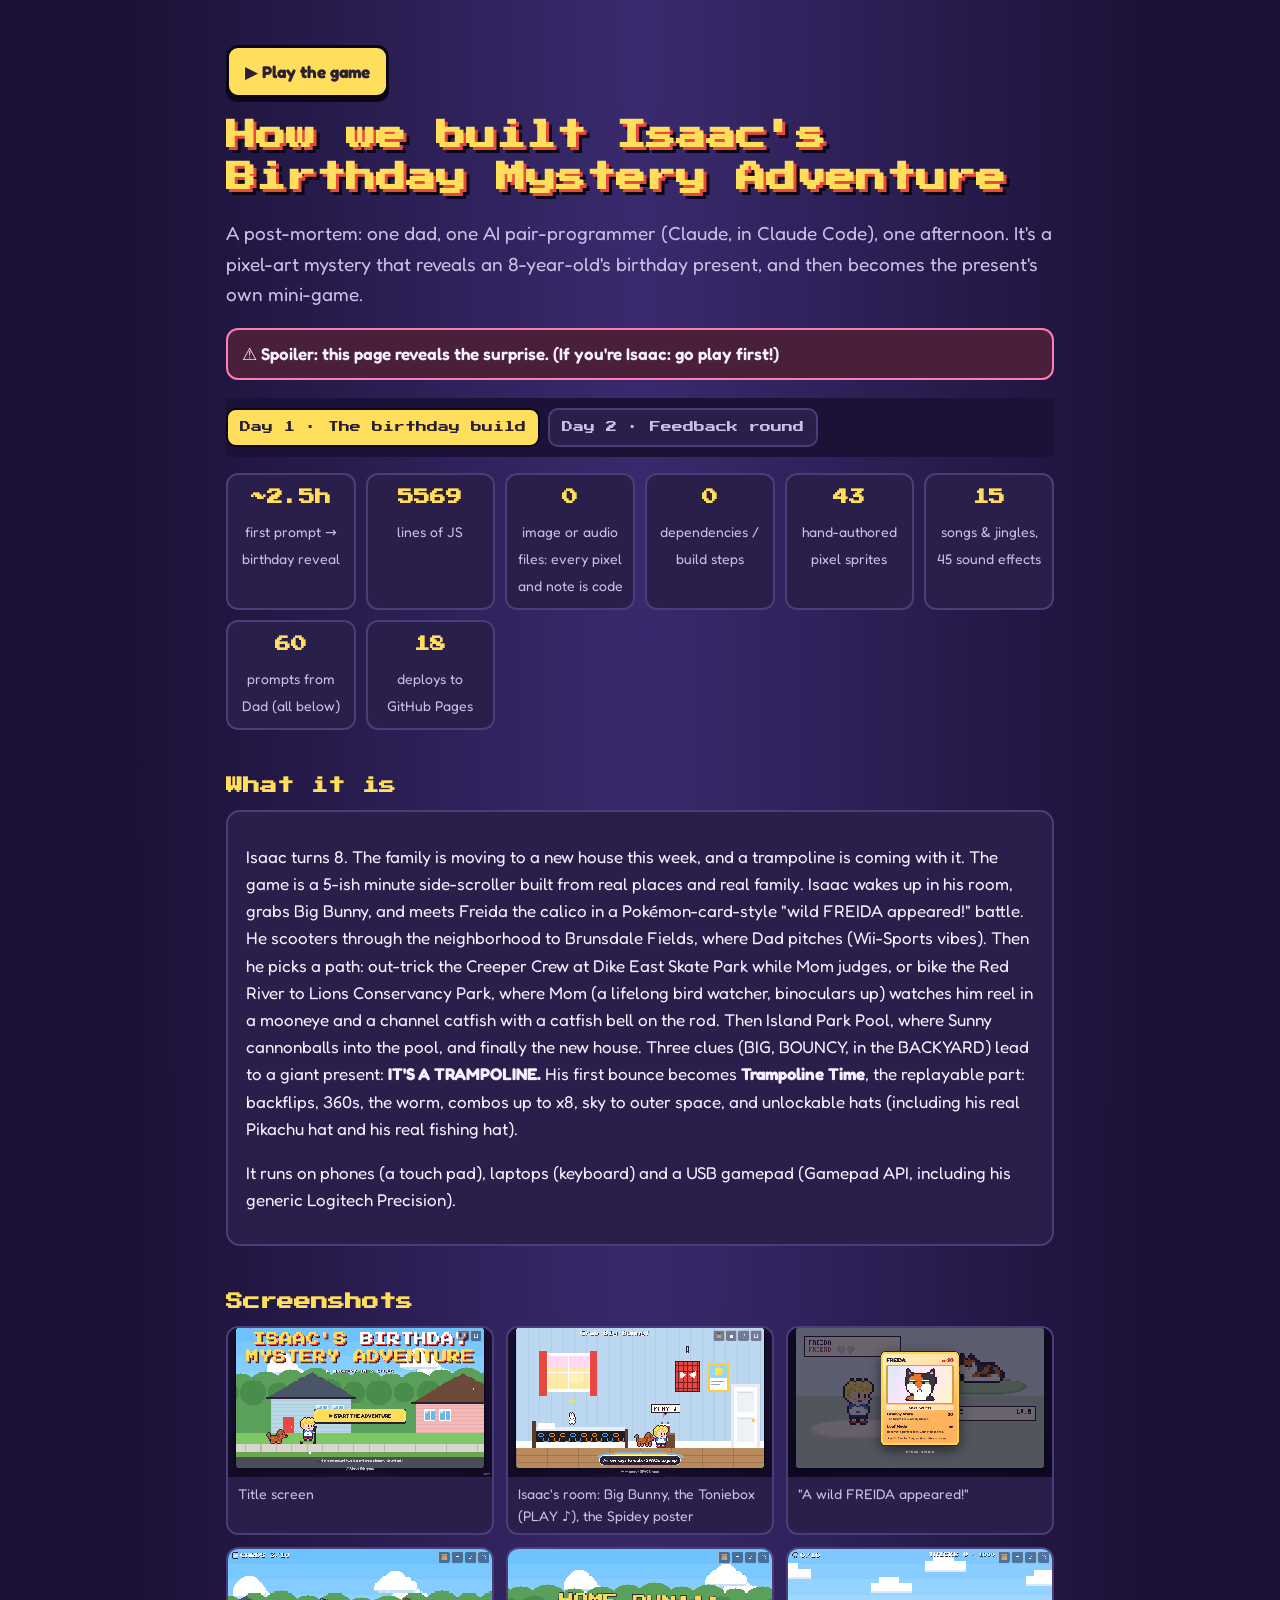
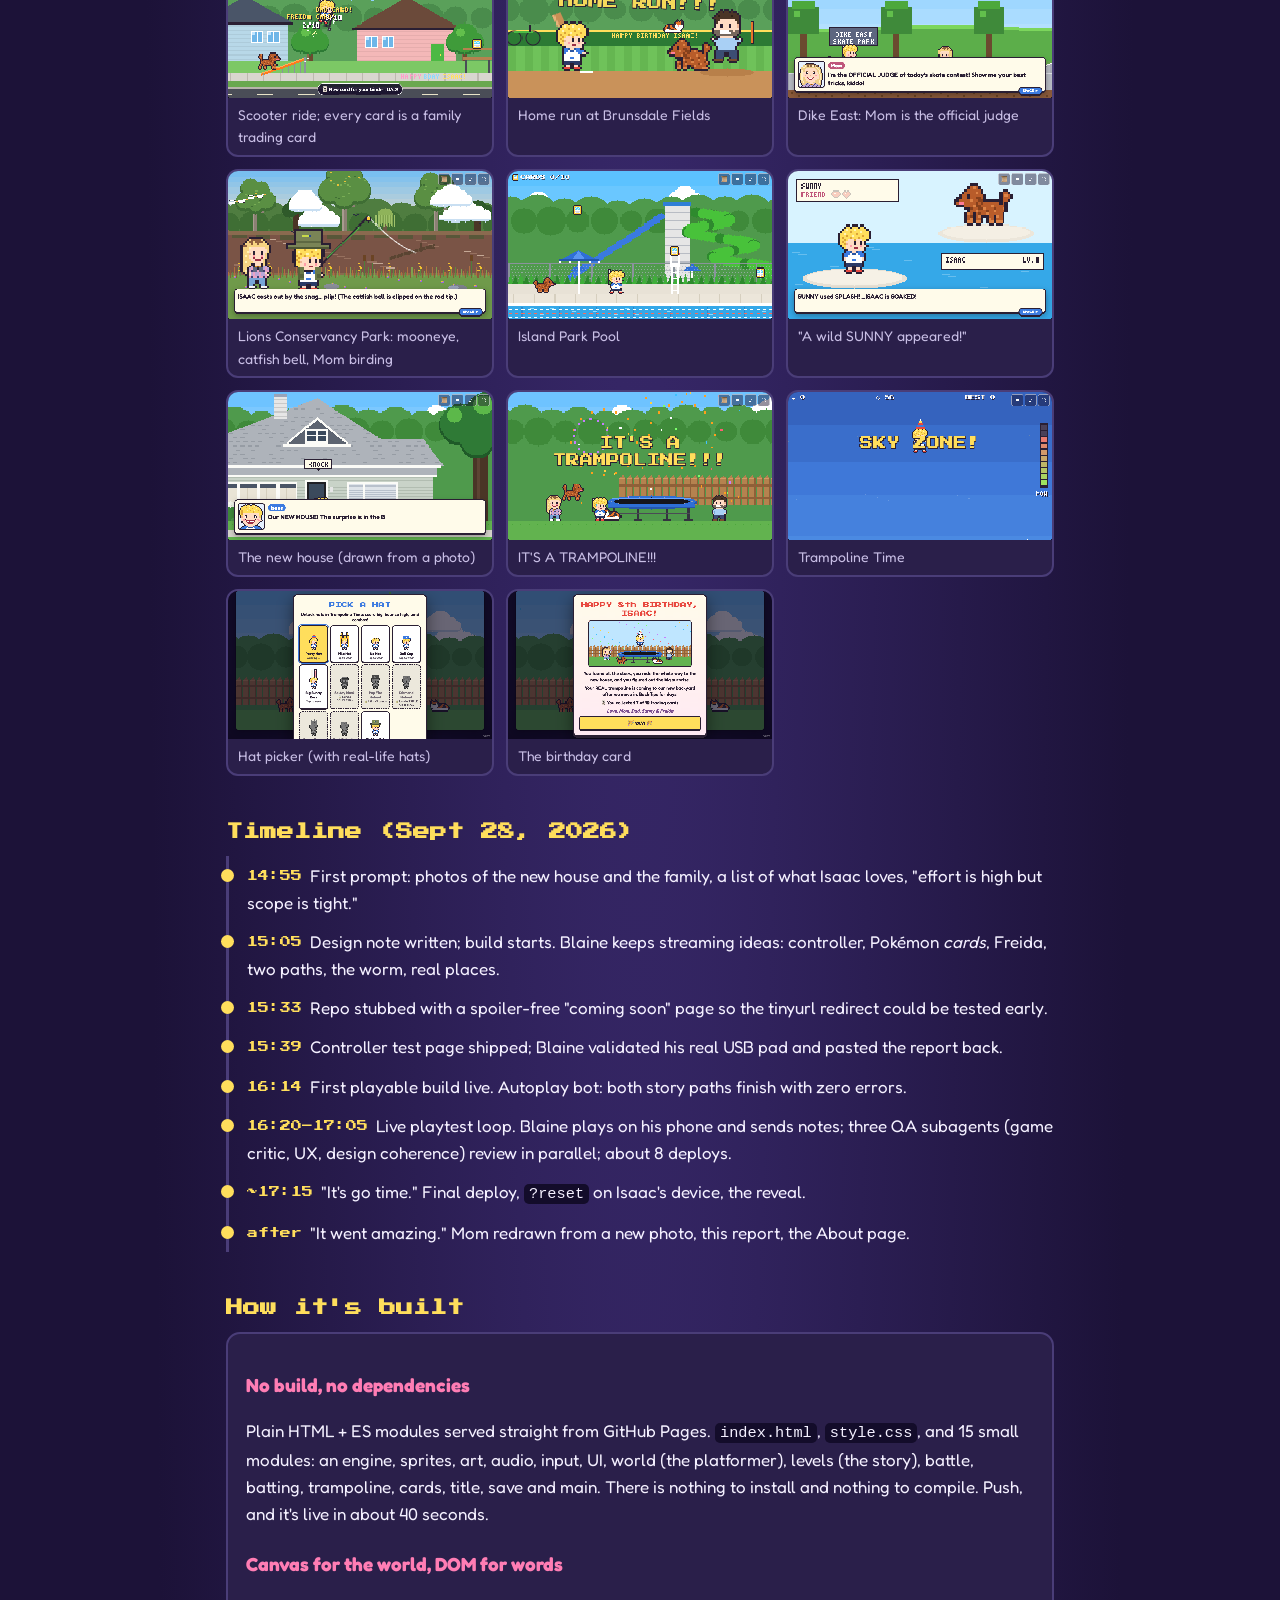
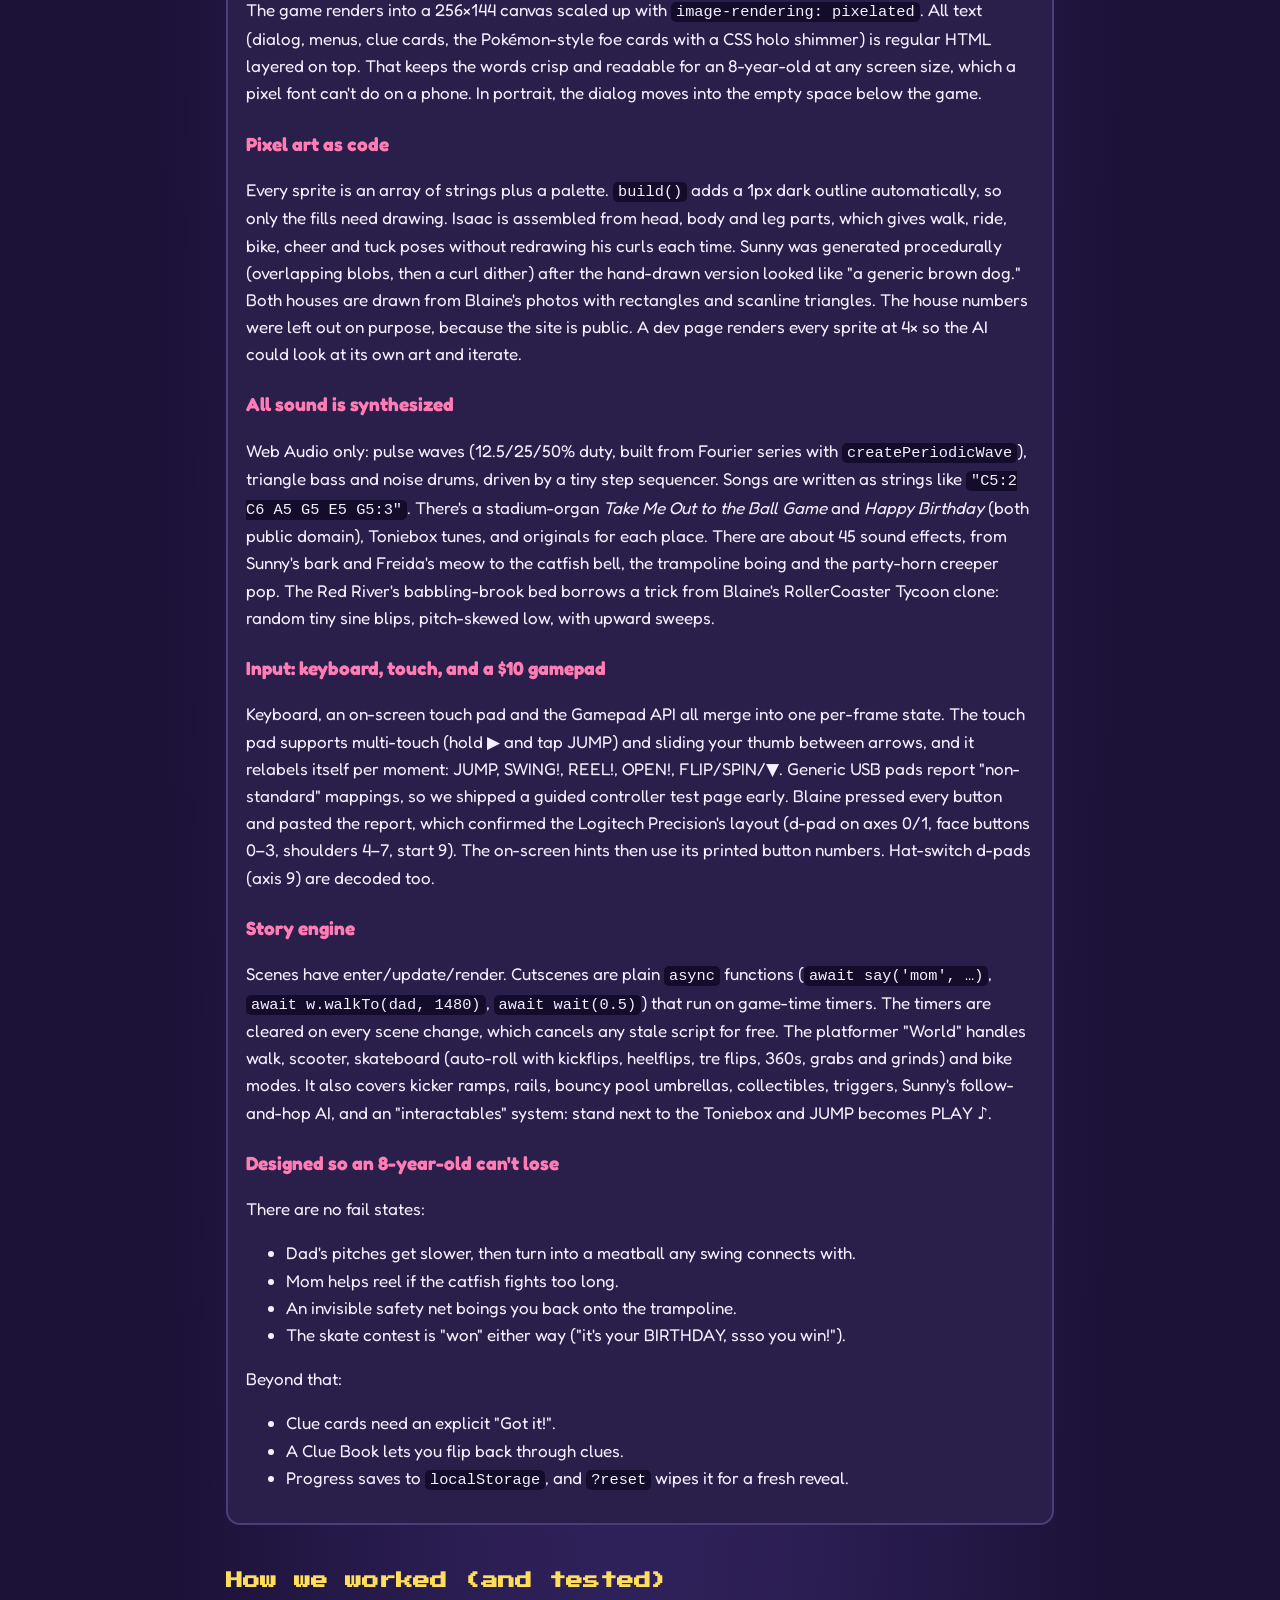
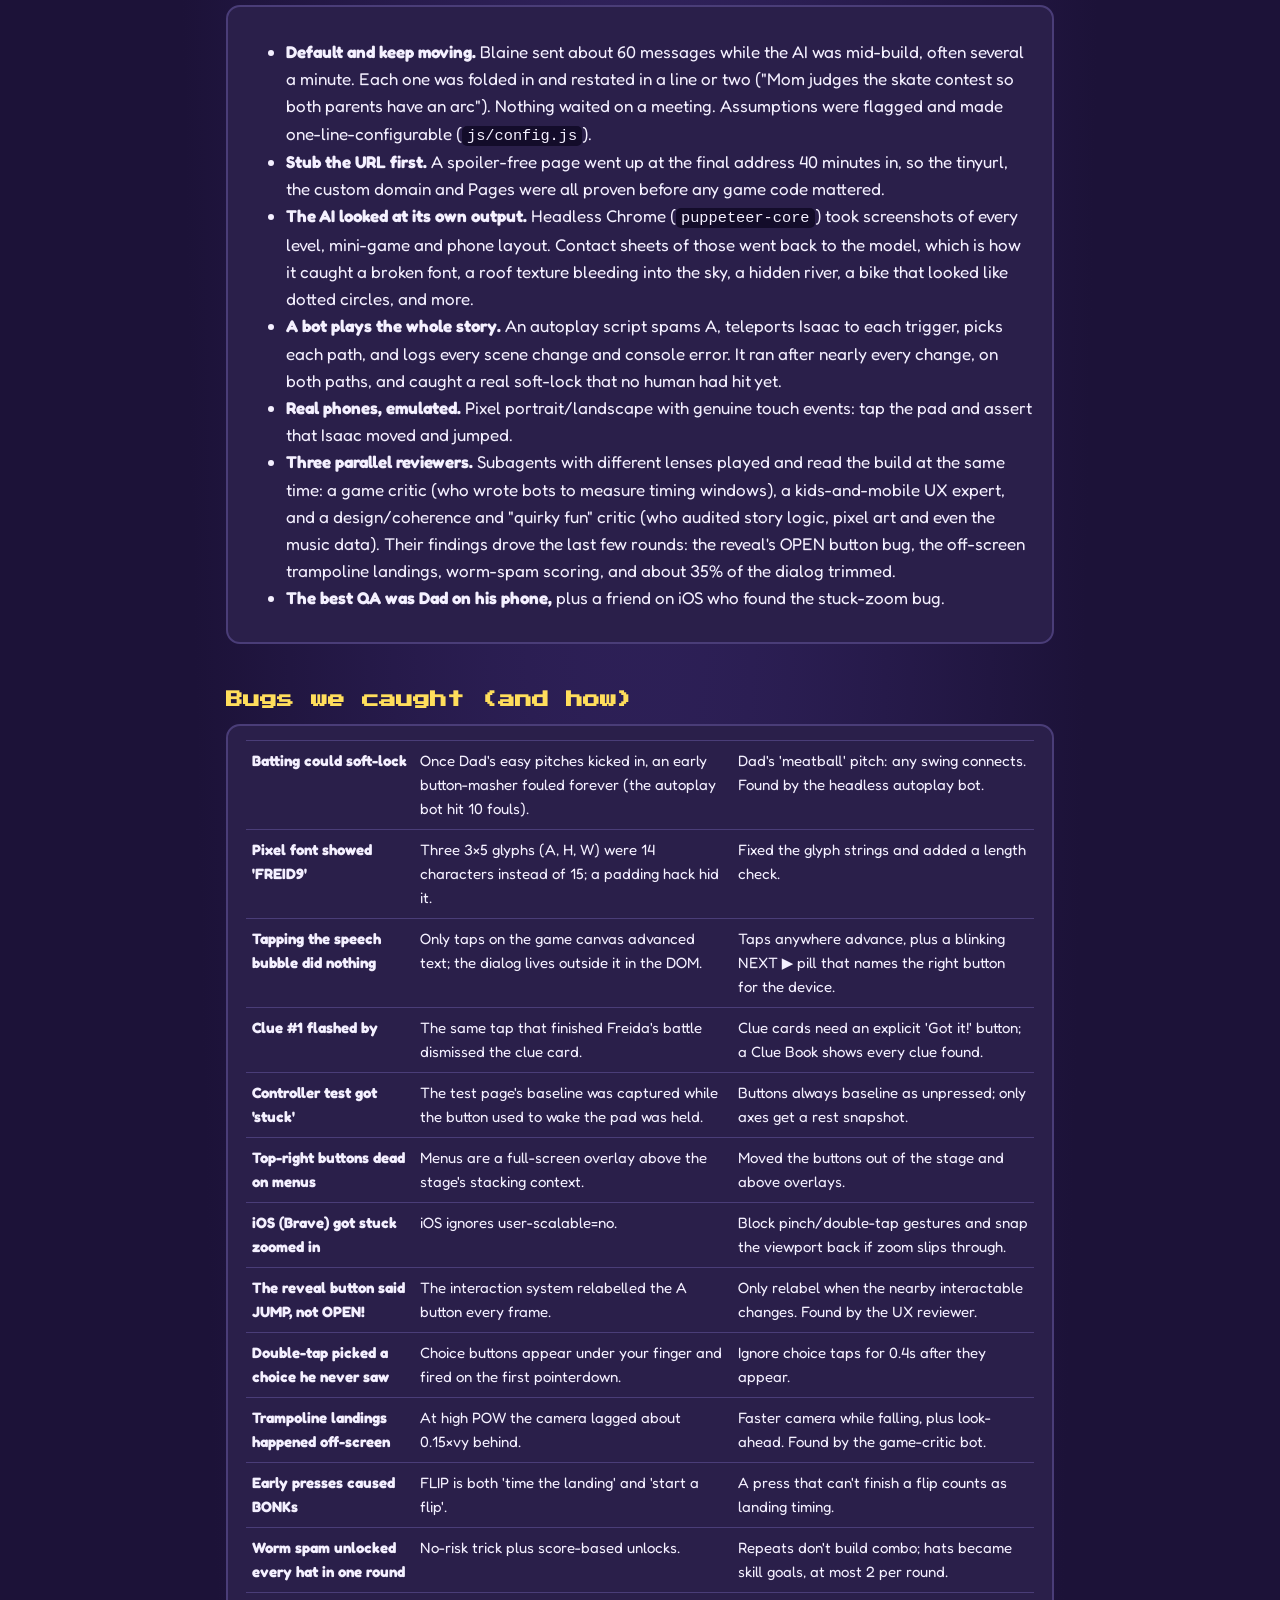
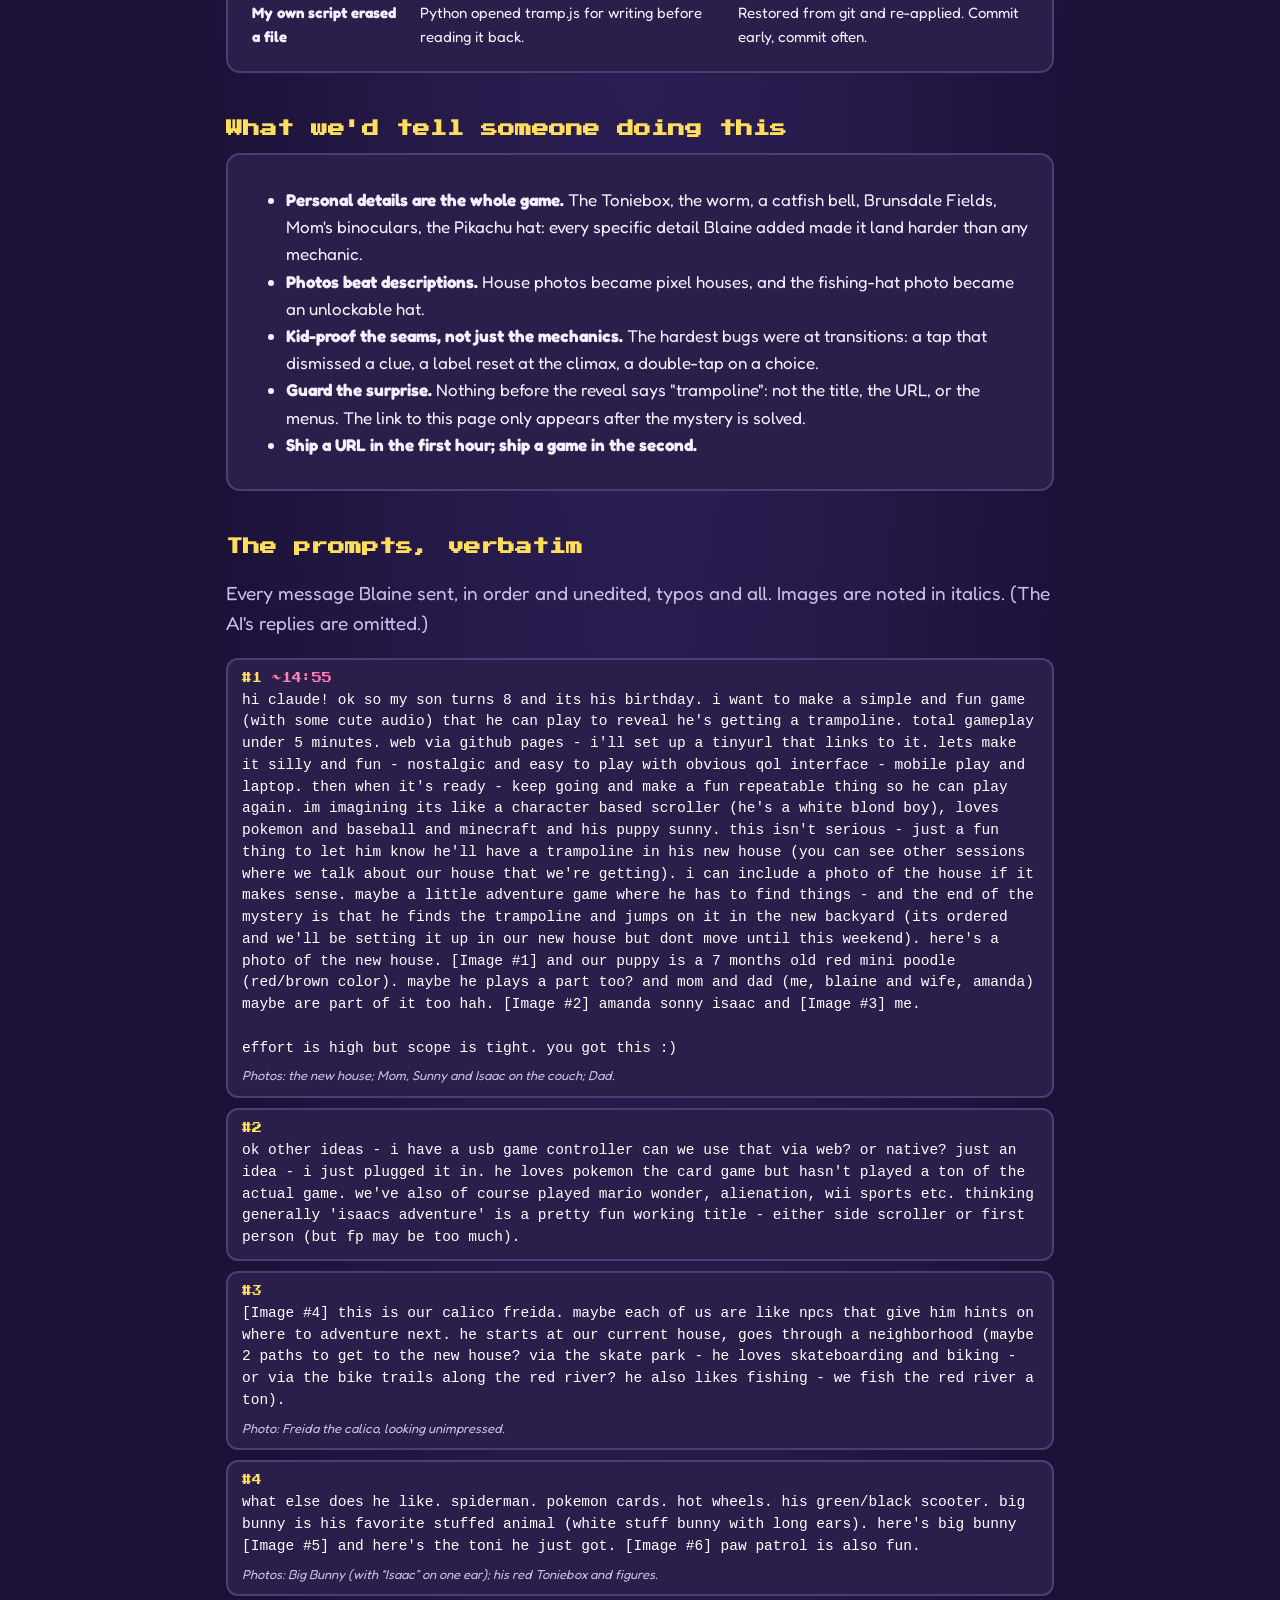
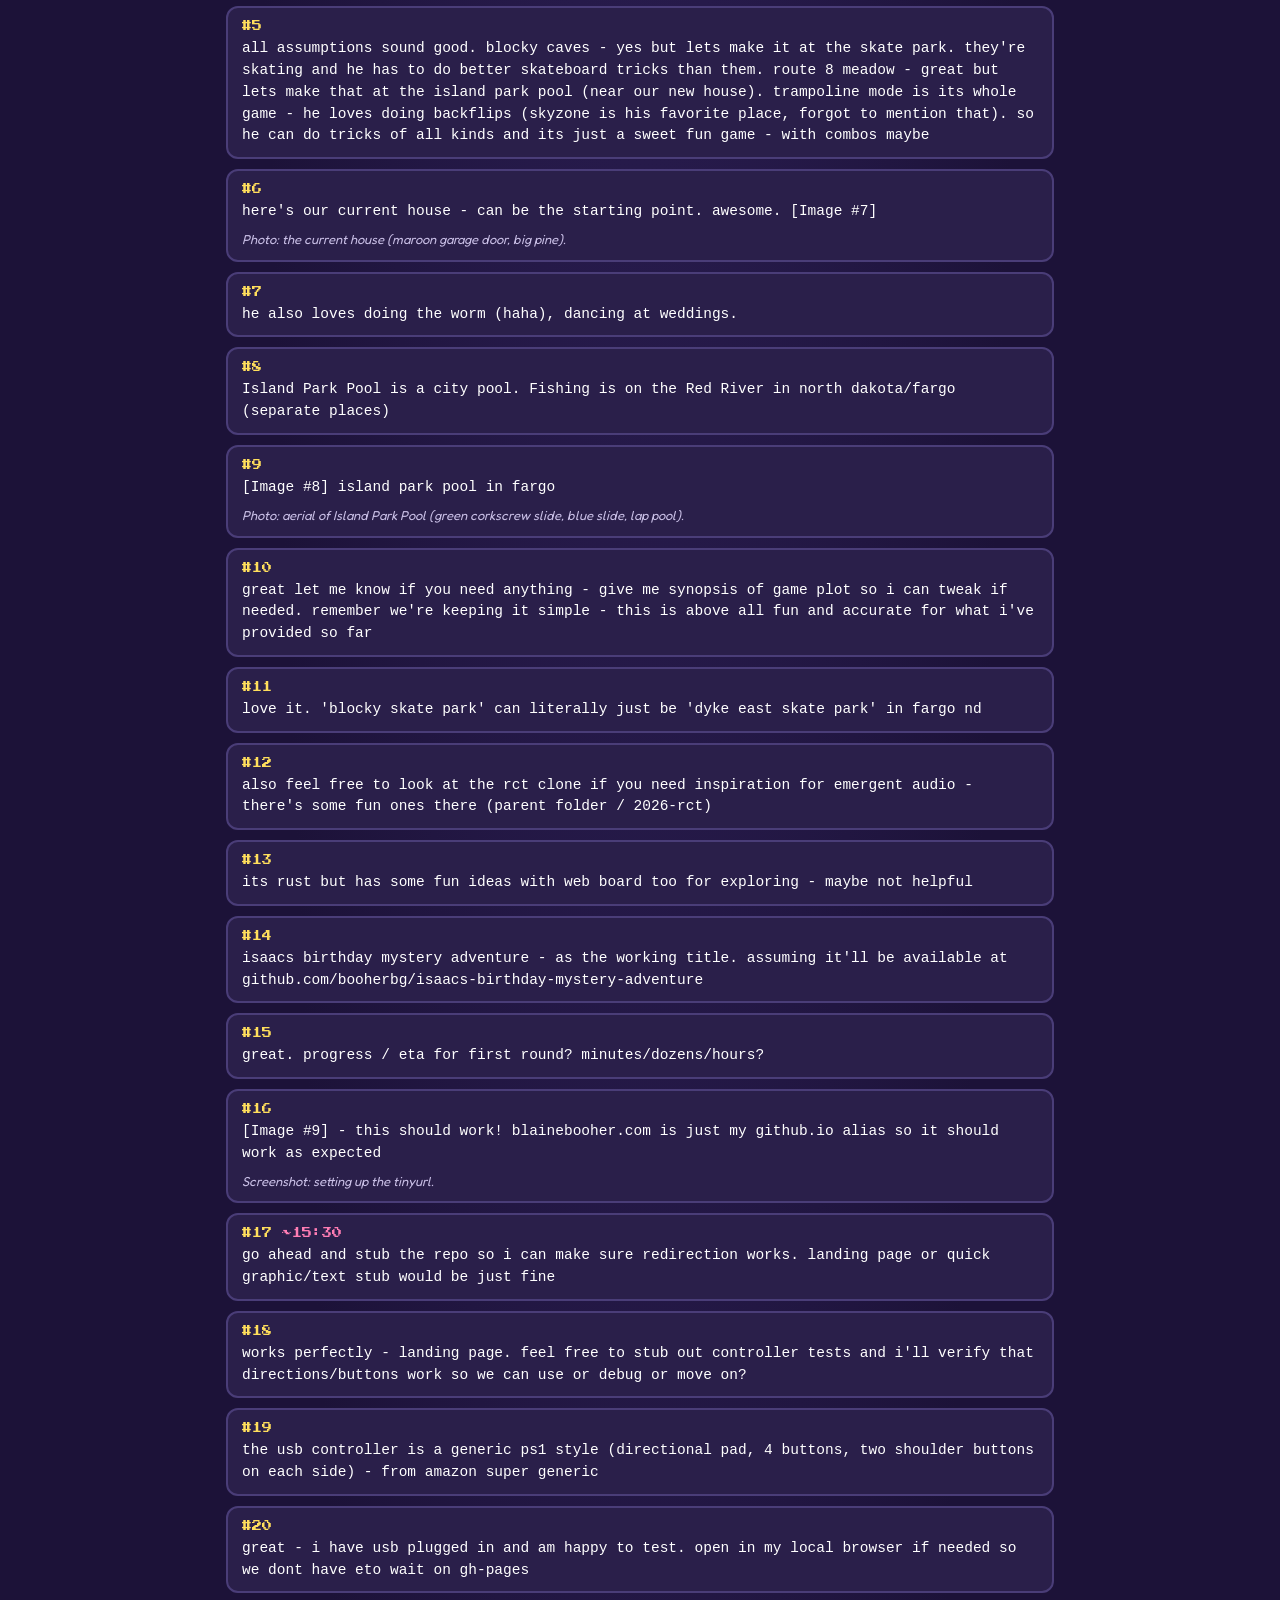
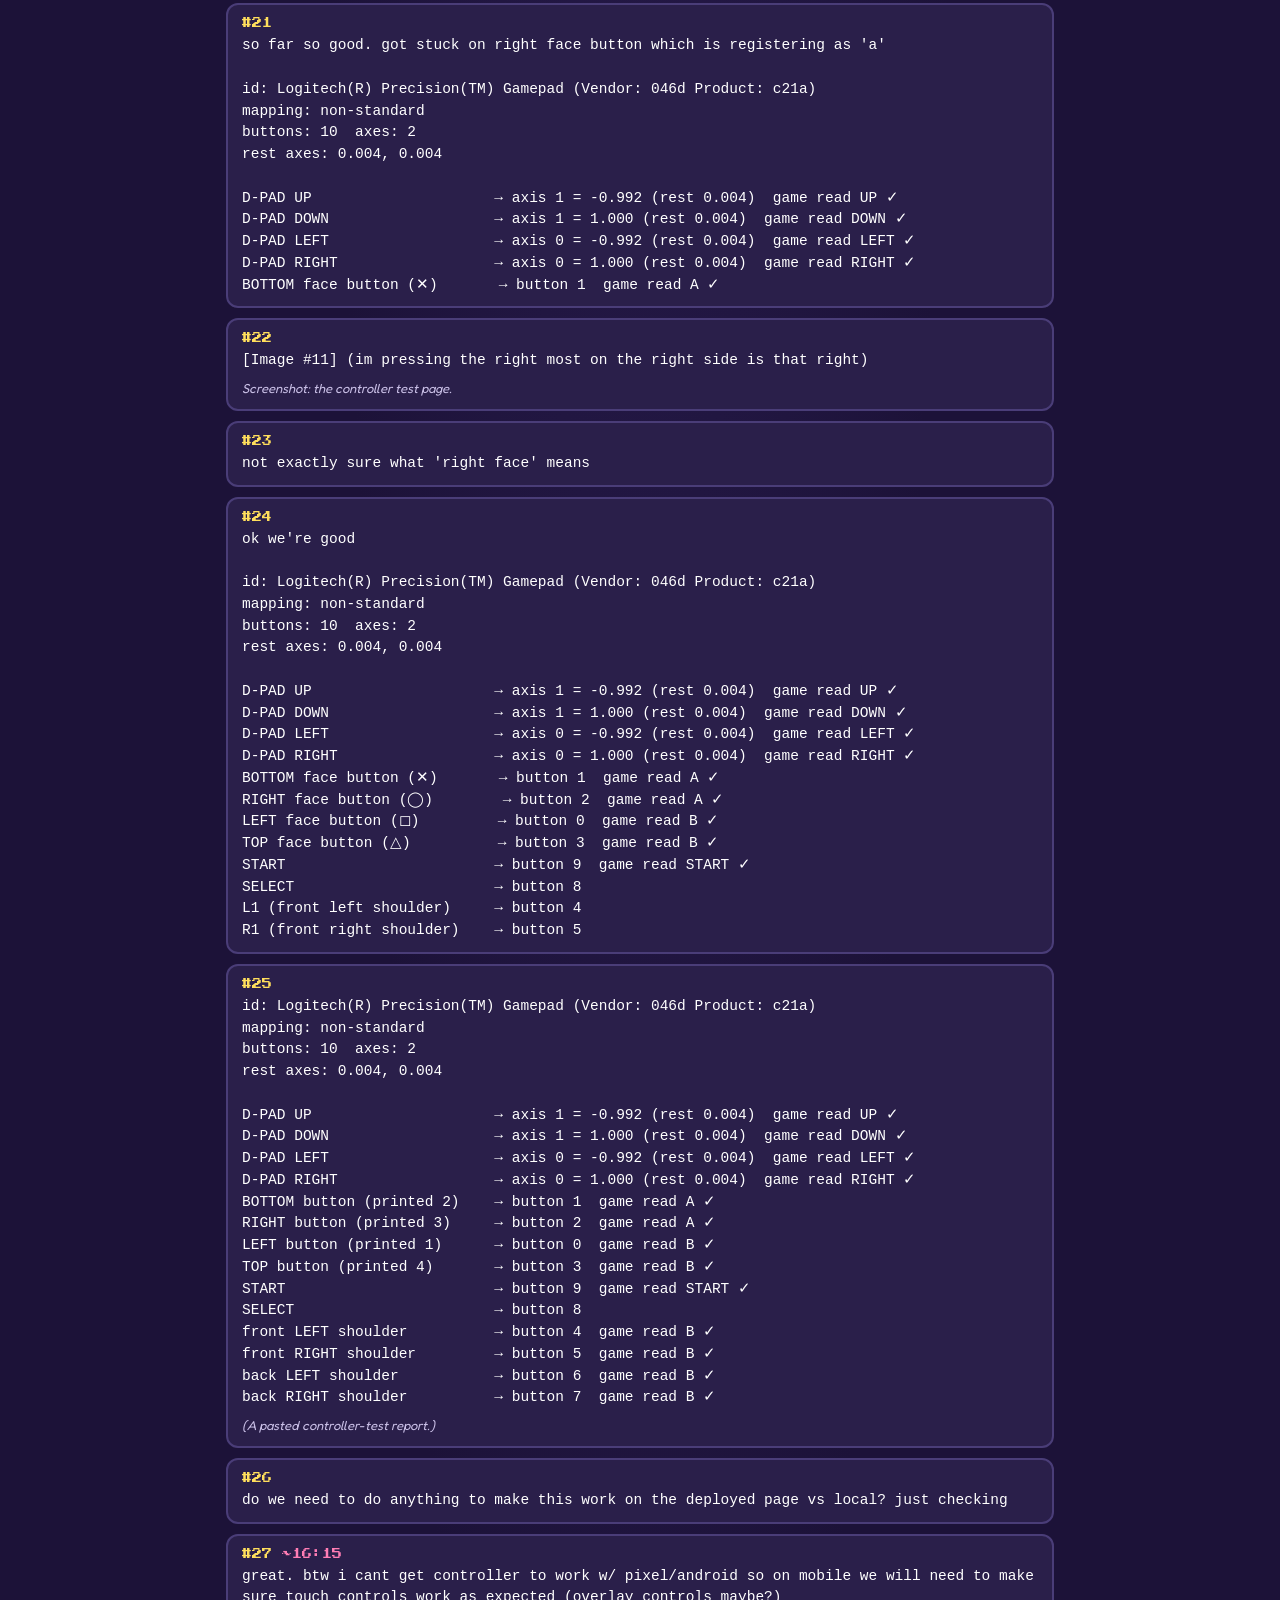
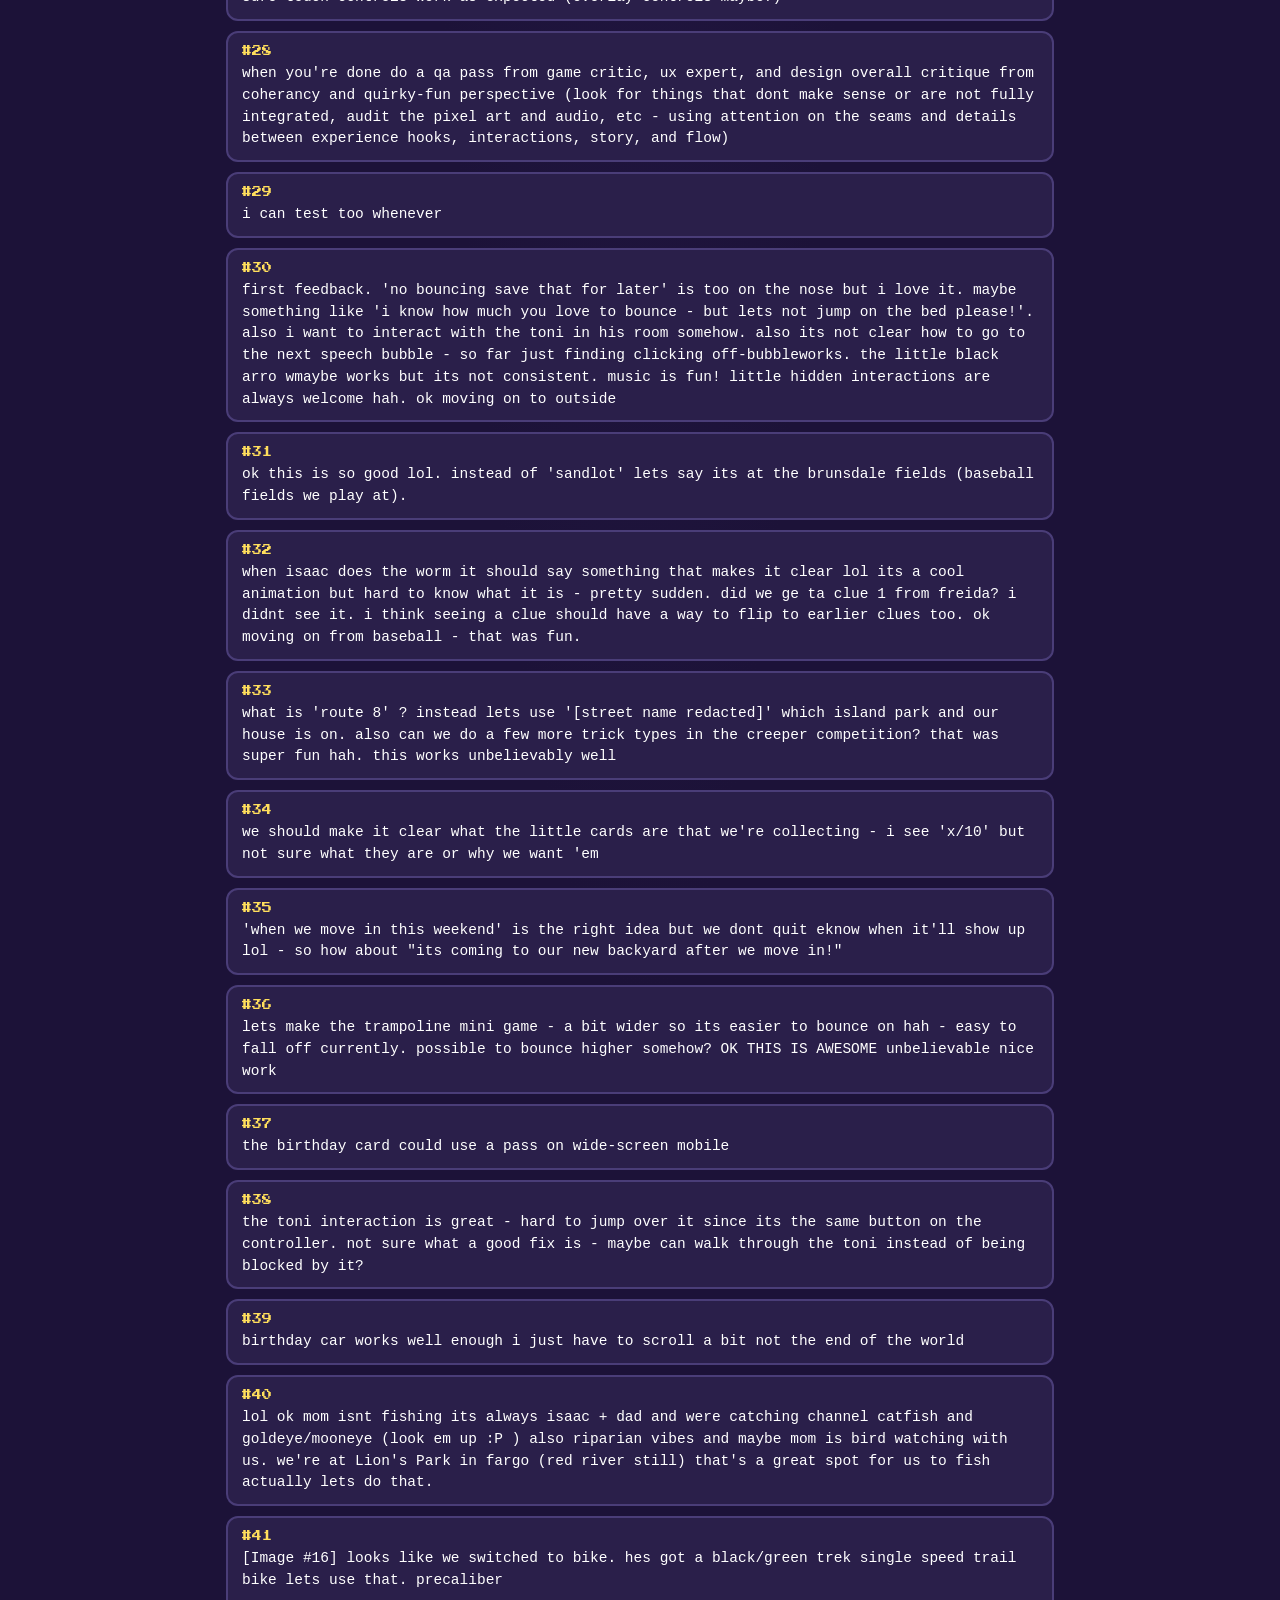
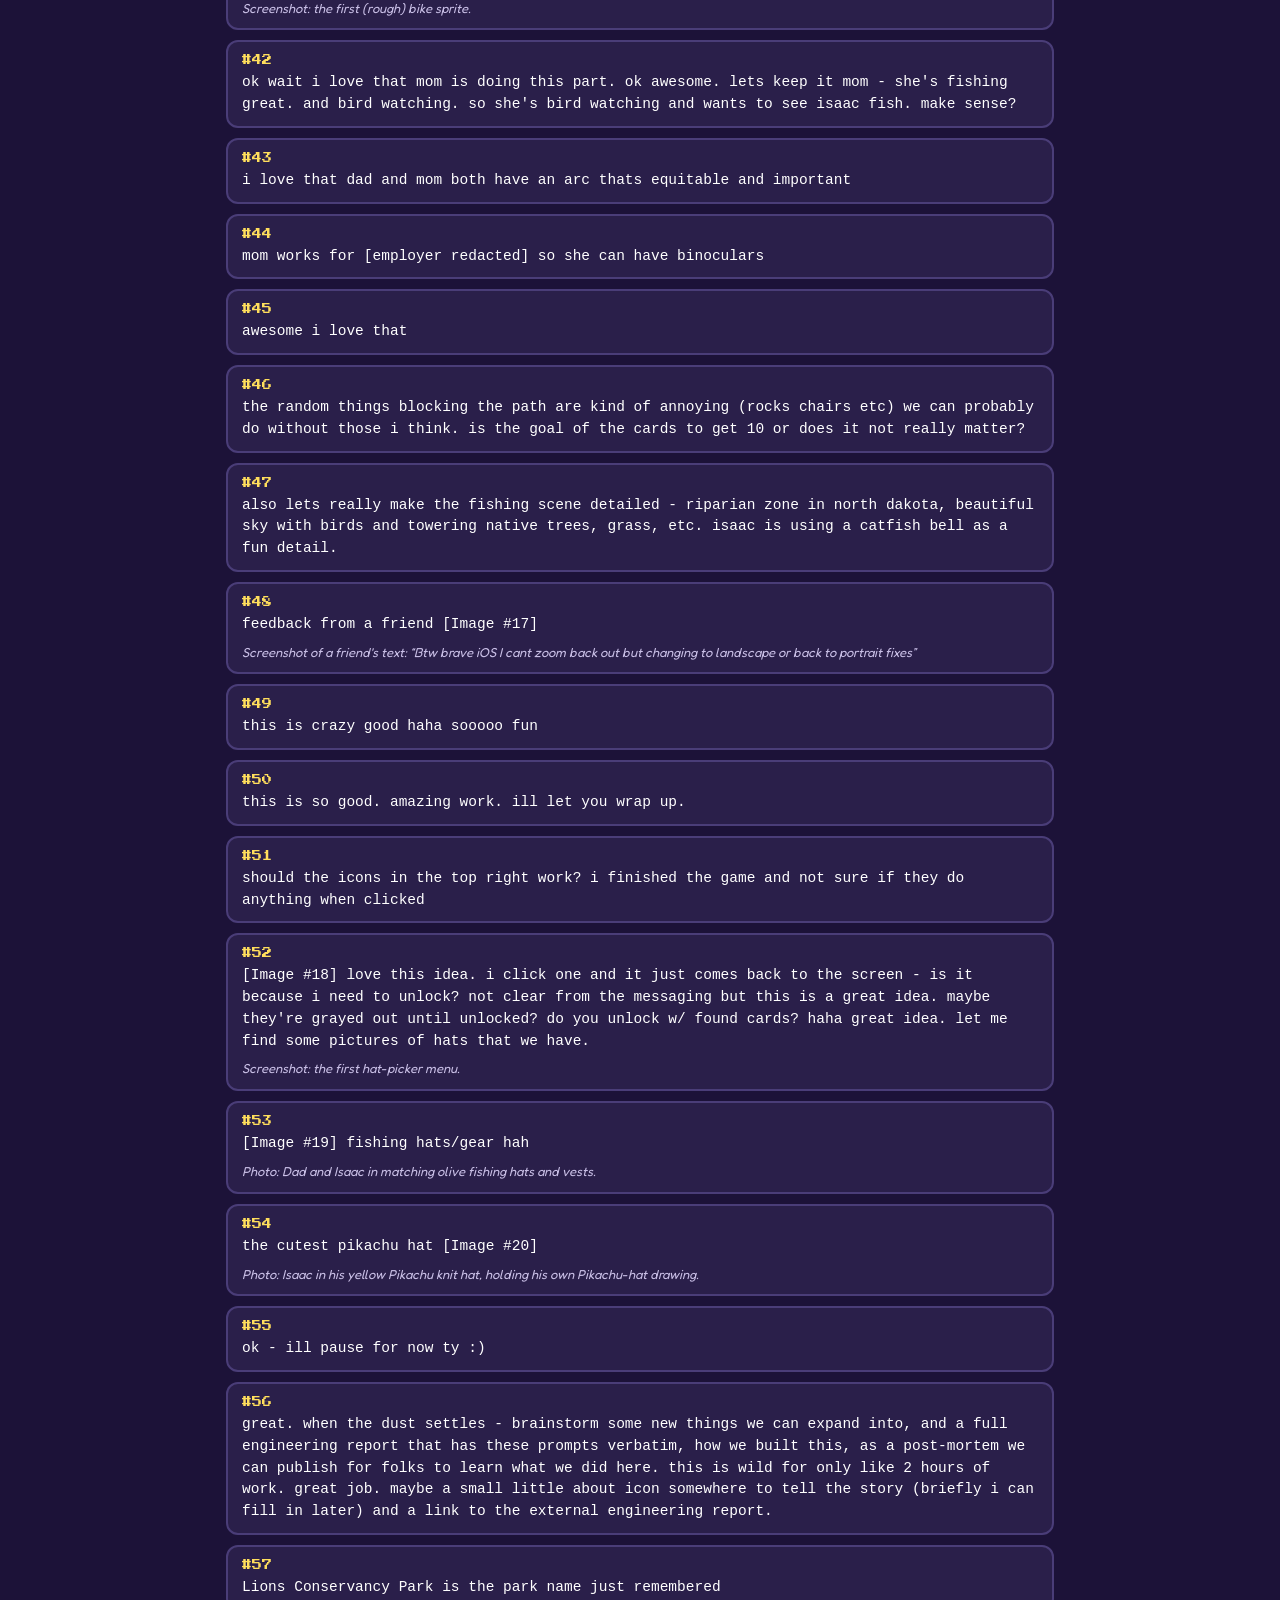
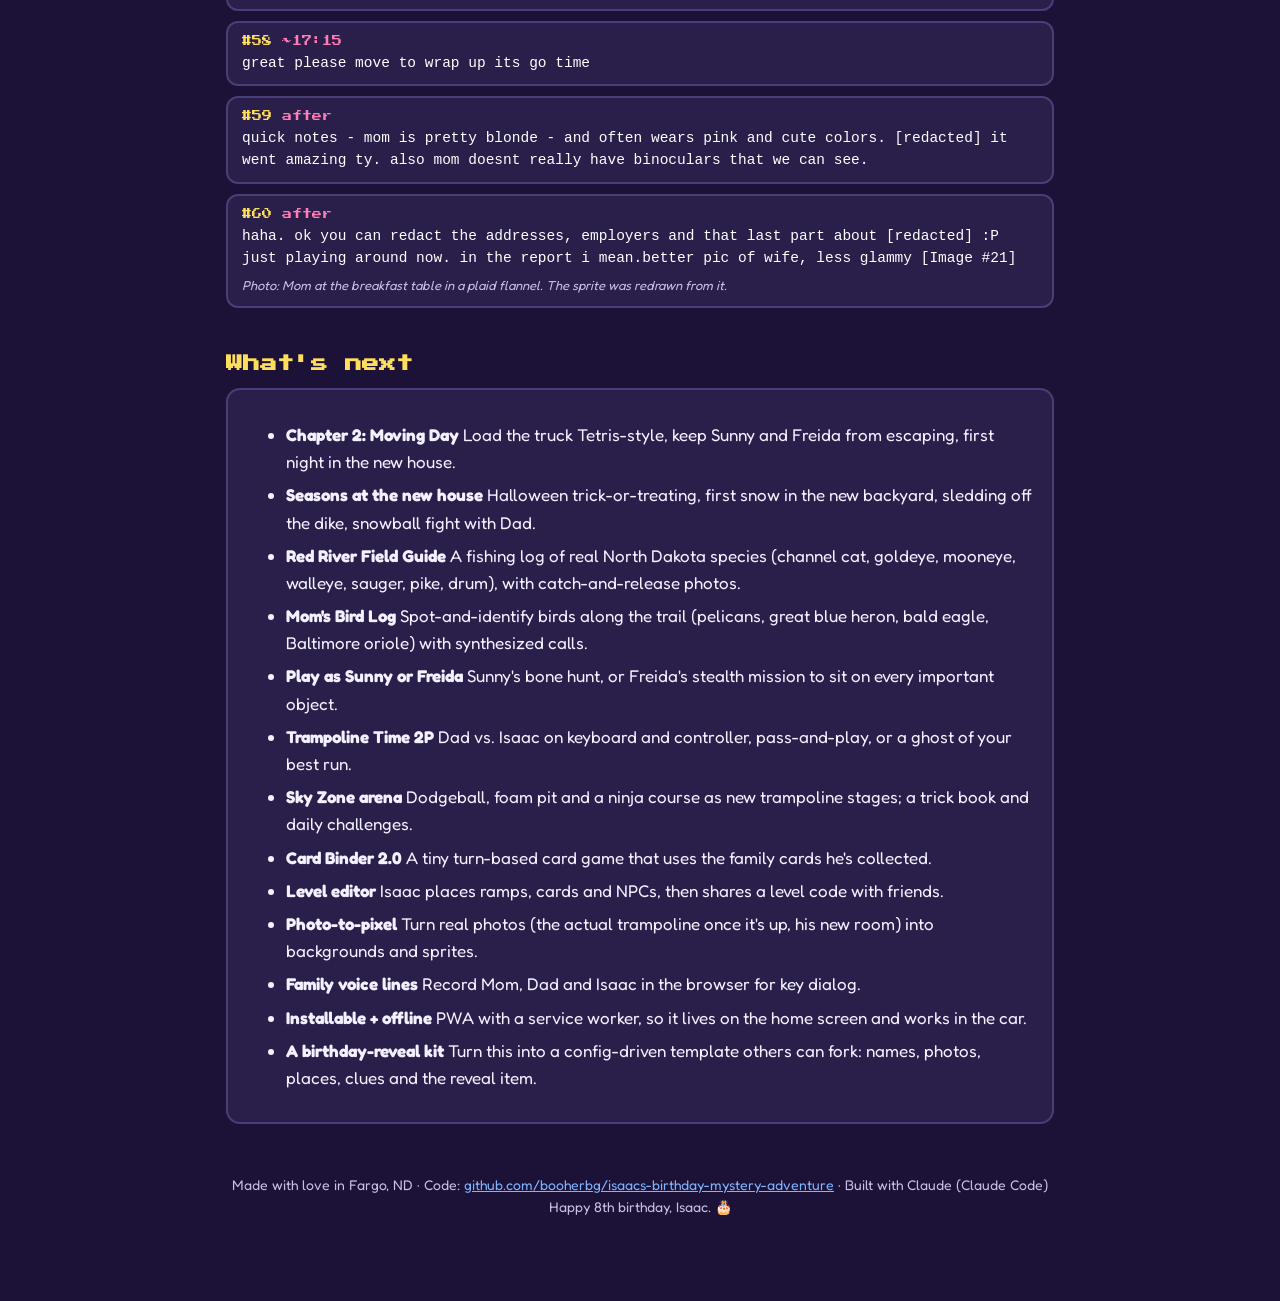
==== commit ed0ee5fa: "Cannonball Contest at the pool; Soundtrack Explorer; Big Bunny peeks out of the backpack; richer bat" ====
--- a/report.html
+++ b/report.html
@@ -41,6 +41,13 @@
 .pnote { font-size:13px; color:var(--muted); font-style:italic; margin-top:6px; }
 .ideas li { margin: 6px 0; }
 .foot { margin-top:50px; color:var(--muted); font-size:14px; text-align:center; }
+.tabs { display:flex; flex-wrap:wrap; gap:8px; position:sticky; top:0; z-index:5; padding:10px 0; margin:18px 0 0; background:var(--bg); }
+.tab { font-family:'Press Start 2P', monospace; font-size:11px; line-height:1.4; color:var(--muted); text-decoration:none; background:var(--panel); border:2px solid var(--line); border-radius:10px; padding:10px 12px; }
+.tab[aria-selected="true"] { color:#2a1f33; background:var(--sun); border-color:#0c0718; }
+.tab:focus-visible { outline:3px solid var(--blue); outline-offset:2px; }
+[hidden] { display:none !important; }
+iframe.board { width:100%; height:1200px; border:2px solid var(--line); border-radius:12px; background:#1c1238; display:block; margin:10px 0 6px; }
+.card figure { margin:10px 0 4px; }
 .btn { display:inline-block; background:var(--sun); color:#2a1f33; font-weight:700; padding:10px 16px; border-radius:12px; text-decoration:none; border:3px solid #0c0718; box-shadow:0 4px 0 #0c0718; }
 </style></head>
 <body><main>
@@ -49,15 +56,18 @@
 <p class="lede">A post-mortem: one dad, one AI pair-programmer (Claude, in Claude Code), one afternoon. It's a pixel-art mystery that reveals an 8-year-old's birthday present, and then becomes the present's own mini-game.</p>
 <div class="warn">⚠️ Spoiler: this page reveals the surprise. (If you're Isaac: go play first!)</div>
 
+<nav class="tabs" aria-label="Report sections"><a class="tab" href="#day1" data-tab="day1" aria-selected="true">Day 1 · The birthday build</a><a class="tab" href="#day2" data-tab="day2" aria-selected="false">Day 2 · Feedback round</a></nav>
+
+<section id="day1" class="day">
 <div class="stats">
   <div><b>~2.5h</b><span>first prompt → birthday reveal</span></div>
-  <div><b>4741</b><span>lines of JS</span></div>
+  <div><b>5569</b><span>lines of JS</span></div>
   <div><b>0</b><span>image or audio files: every pixel and note is code</span></div>
   <div><b>0</b><span>dependencies / build steps</span></div>
-  <div><b>39</b><span>hand-authored pixel sprites</span></div>
-  <div><b>15</b><span>songs &amp; jingles, 43 sound effects</span></div>
+  <div><b>43</b><span>hand-authored pixel sprites</span></div>
+  <div><b>15</b><span>songs &amp; jingles, 45 sound effects</span></div>
   <div><b>60</b><span>prompts from Dad (all below)</span></div>
-  <div><b>12</b><span>deploys to GitHub Pages</span></div>
+  <div><b>18</b><span>deploys to GitHub Pages</span></div>
 </div>
 
 <h2>What it is</h2>
@@ -193,6 +203,101 @@
 
 <h2>What's next</h2>
 <div class="card"><ul class="ideas"><li><b>Chapter 2: Moving Day</b> Load the truck Tetris-style, keep Sunny and Freida from escaping, first night in the new house.</li><li><b>Seasons at the new house</b> Halloween trick-or-treating, first snow in the new backyard, sledding off the dike, snowball fight with Dad.</li><li><b>Red River Field Guide</b> A fishing log of real North Dakota species (channel cat, goldeye, mooneye, walleye, sauger, pike, drum), with catch-and-release photos.</li><li><b>Mom&#x27;s Bird Log</b> Spot-and-identify birds along the trail (pelicans, great blue heron, bald eagle, Baltimore oriole) with synthesized calls.</li><li><b>Play as Sunny or Freida</b> Sunny&#x27;s bone hunt, or Freida&#x27;s stealth mission to sit on every important object.</li><li><b>Trampoline Time 2P</b> Dad vs. Isaac on keyboard and controller, pass-and-play, or a ghost of your best run.</li><li><b>Sky Zone arena</b> Dodgeball, foam pit and a ninja course as new trampoline stages; a trick book and daily challenges.</li><li><b>Card Binder 2.0</b> A tiny turn-based card game that uses the family cards he&#x27;s collected.</li><li><b>Level editor</b> Isaac places ramps, cards and NPCs, then shares a level code with friends.</li><li><b>Photo-to-pixel</b> Turn real photos (the actual trampoline once it&#x27;s up, his new room) into backgrounds and sprites.</li><li><b>Family voice lines</b> Record Mom, Dad and Isaac in the browser for key dialog.</li><li><b>Installable + offline</b> PWA with a service worker, so it lives on the home screen and works in the car.</li><li><b>A birthday-reveal kit</b> Turn this into a config-driven template others can fork: names, photos, places, clues and the reveal item.</li></ul></div>
+</section>
+
+<section id="day2" class="day">
+<p class="lede">The morning after the reveal, the family kept playing, and friends started trying it too. Blaine sent a round of notes. This tab covers that second session: what changed, how the new pieces were designed, and the prompts, verbatim.</p>
+<div class="stats">
+  <div><b>17</b><span>more prompts (all below)</span></div>
+  <div><b>1</b><span>new mini-game: the Cannonball Contest</span></div>
+  <div><b>4</b><span>songs rebuilt with more depth</span></div>
+  <div><b>2</b><span>design-board rounds for one backpack</span></div>
+  <div><b>5569</b><span>lines of JS now</span></div>
+  <div><b>0</b><span>deploys until Dad tested locally</span></div>
+</div>
+
+<h2>What changed</h2>
+<div class="card">
+<ul>
+<li><b>A new pool activity.</b> "Running to the right" at Island Park Pool felt empty, so there's now a <b>Cannonball Contest</b> on the springboard, judged by Mom, Dad and the lifeguard.</li>
+<li><b>Music with more depth.</b> The main theme, the battle theme, Trampoline Time and the pool song were rebuilt with Commodore 64 and Final Fantasy techniques (below).</li>
+<li><b>A Soundtrack Explorer.</b> Every song, where it plays, what inspired it, and a live piano roll. It unlocks after the mystery is solved, because the track list gives the ending away.</li>
+<li><b>Big Bunny is obviously Big Bunny.</b> Designed on a live board first (embedded below), then built.</li>
+<li><b>"Go around back" is obvious.</b> Players kept trying the front door. Now Sunny scouts ahead to the side gate and barks, balloons bob on the gate, a sign on the fence says BACKYARD, and an arcade-style GO → blinks if you stall.</li>
+<li><b>Phones held sideways:</b> the speech bubble moves up into the sky in the walking levels, so it stops covering everyone.</li>
+<li><b>Laptops:</b> soft key reminders in the bottom corners, where the phone's touch pad would be (and yes, WASD works too).</li>
+<li><b>The first bounce is 30 seconds</b>, with a shorter POW meter that fills faster and still reaches outer space.</li>
+<li><b>Small things:</b> a matching swim shirt, "Island Park Pool" without the street name (that's not its name), a sharper V in the pixel font.</li>
+</ul>
+</div>
+
+<h2>Screenshots</h2>
+<div class="gallery"><figure><img src="report/r2-01-contest.png" alt="The Cannonball Contest: Mom, Dad and the lifeguard hold up their paddles" loading="lazy"><figcaption>The Cannonball Contest: Mom, Dad and the lifeguard hold up their paddles</figcaption></figure><figure><img src="report/r2-02-contest-air.png" alt="Double-flip cannonball, in a swim shirt that matches his trunks" loading="lazy"><figcaption>Double-flip cannonball, in a swim shirt that matches his trunks</figcaption></figure><figure><img src="report/r2-03-pool.png" alt="Dad and Mom wait at the springboard; the lifeguard is up on his chair" loading="lazy"><figcaption>Dad and Mom wait at the springboard; the lifeguard is up on his chair</figcaption></figure><figure><img src="report/r2-04-around-back.png" alt="The new house: Sunny scouts ahead, balloons on the gate, a BACKYARD sign" loading="lazy"><figcaption>The new house: Sunny scouts ahead, balloons on the gate, a BACKYARD sign</figcaption></figure><figure><img src="report/r2-05-phone-dialog.png" alt="Phones held sideways: the speech bubble docks up top, so the characters stay visible" loading="lazy"><figcaption>Phones held sideways: the speech bubble docks up top, so the characters stay visible</figcaption></figure><figure><img src="report/r2-06-bunny.png" alt="Big Bunny peeking out of the backpack (walking, scooter, bike)" loading="lazy"><figcaption>Big Bunny peeking out of the backpack (walking, scooter, bike)</figcaption></figure><figure><img src="report/r2-07-soundtest.png" alt="The Soundtrack Explorer, with a live piano roll of every voice" loading="lazy"><figcaption>The Soundtrack Explorer, with a live piano roll of every voice</figcaption></figure><figure><img src="report/r2-08-keys.png" alt="Soft key reminders in the corners on laptops" loading="lazy"><figcaption>Soft key reminders in the corners on laptops</figcaption></figure><figure><img src="report/r2-09-title.png" alt="The title once the mystery is solved: Cannonball Contest and the Soundtrack Explorer" loading="lazy"><figcaption>The title once the mystery is solved: Cannonball Contest and the Soundtrack Explorer</figcaption></figure></div>
+
+<h2>Designing the Cannonball Contest</h2>
+<div class="card">
+<p>Blaine asked to brainstorm. Instead of a wall of text, the AI put four options in a one-click picker, each with a little ASCII mockup: a <b>Cannonball Contest</b> on the diving board, a <b>Big Blue Slide</b> time trial, a <b>Lazy River</b> float, and a <b>dark tube slide</b>. He picked the recommended one in seconds.</p>
+<p>Why that one: it adds a new verb (timing plus tricks plus splash) instead of more running. The springboard hints at BOUNCY right before the reveal, and judges holding up paddles echo Mom judging the skate park.</p>
+<ul>
+<li><b>Bounce:</b> tap as you land on the board, three times. A ring closes to show when. Each bounce is PERFECT, GOOD or BOING, and adds up to launch power.</li>
+<li><b>In the air:</b> FLIP (tap again to queue a double or triple), ▼ to tuck into a CANNONBALL, WORM for a belly flop (SMACK!), and ◀ ▶ to steer. Steer toward the judges and the splash soaks them.</li>
+<li><b>Scoring:</b> splash size comes from power, flips and entry type. Each judge has a personality: Mom rewards flips, Dad rewards getting soaked, and the lifeguard is strict but loves a clean entry. A belly flop gets Dad's 10, Mom's 4, and the lifeguard's "OUCH". Freida hisses; Sunny barks happily.</li>
+<li><b>No way to lose.</b> Three dives, a rank that's always a compliment, a CANNONBALL card for the binder, and Swim Goggles for a perfect 30.</li>
+</ul>
+<p>A bot played it by reading the game's state and timing its presses. That's how we learned a Puppeteer keypress is shorter than a frame.</p>
+</div>
+
+<h2>Music with more depth</h2>
+<div class="card">
+<p>"A little more Commodore / Final Fantasy" turned into a few specific techniques, all still synthesized in the browser:</p>
+<ul>
+<li><b>C64 chord arpeggios.</b> One voice flicks through a chord's notes 36 times a second. Your ear hears a shimmering chord from one channel, the classic Commodore 64 trick.</li>
+<li><b>A filter bass.</b> A triangle bass plus a pulse wave through a resonant low-pass filter that sweeps down on every note: the "wow" of SID basslines.</li>
+<li><b>A livelier lead.</b> Vibrato that fades in after the note starts, doubled by a thinner pulse wave detuned a few cents, so it has width and movement.</li>
+<li><b>Music boxes with character.</b> The birthday card and Toniebox songs had been plain sine waves, flat and 8 dB quieter than everything else. Each now has one or two voices with rich overtones: a music-box tine (its overtones aren't whole multiples of the note, which is where the sparkle comes from, plus a tiny pin click), a kalimba lullaby, a toy-piano march with little barks on the beat, and a honky-tonk piano made of two voices slightly out of tune with each other.</li>
+<li><b>Bridges.</b> Each song got a second half. The main theme drops to half-time drums with a Final Fantasy-style harp arpeggio and a countermelody. That's the "tempo change" Blaine heard: same speed, but the beat feels half as fast. The battle theme gets a driving 3-3-2 bridge with a tom fill, and the pool song turns into a steel-drum calypso.</li>
+</ul>
+<p><b>Measuring what the AI can't hear.</b> The AI can't listen, so it rendered every song offline (an OfflineAudioContext with a fake clock), saved WAVs, and checked them with <code>sox</code>. Loudness had to match the old versions within 0.2 dB, both halves of each song had to balance, and spectrograms showed the new texture:</p>
+<figure><img src="report/r2-10-spectrogram.png" alt="Spectrograms of the main theme before and after"><figcaption>The main theme, before (top) and after (bottom). The second half is the new bridge.</figcaption></figure>
+</div>
+
+<h2>Big Bunny, designed on a board</h2>
+<div class="card">
+<p>Big Bunny rides in Isaac's backpack, but his two thin ears read like an antenna. Blaine asked for a web board to iterate on before anything changed in the game. The AI built a live page that draws Isaac with the real game sprites at real size. Each option walks, stops, turns around and jumps, with a close-up.</p>
+<p>Round 1 had four ideas (A to D). Blaine: <i>"i like B+D but slightly slimmer - new version has bunny dominating the character."</i> Round 2 added two slimmer takes, E and F. E went into the game: a small face, floppy ears that stream back when running, and a duck-and-pop when Isaac turns around.</p>
+<iframe class="board" src="report/bunny-board.html" title="Big Bunny Backpack design board" loading="lazy"></iframe>
+<p><a href="report/bunny-board.html">Open the board on its own page</a></p>
+</div>
+
+<h2>Bugs we caught (day 2)</h2>
+<div class="card"><table><tr><td><b>The test bot couldn&#x27;t bounce</b></td><td>Puppeteer&#x27;s key press starts and ends inside a single frame, so the once-per-frame input poll never saw it. Every dive came out at power 0.</td><td>Taught the bot to hold keys for 45ms, like a real finger. Real players were never affected.</td></tr><tr><td><b>Big launches cropped Isaac&#x27;s head</b></td><td>The camera eased toward him, so at full power it trailed a rocketing kid.</td><td>The camera now leads by his upward speed (and counts the party hat).</td></tr><tr><td><b>Isaac surfaced in front of Dad&#x27;s paddle</b></td><td>He came up right where he landed, which was often in front of the judges.</td><td>He paddles to mid-pool while the scores go up.</td></tr><tr><td><b>Big Bunny&#x27;s face was hiding</b></td><td>The face sat behind the pack&#x27;s rim, and two ears 2px apart merged their outlines into a black block.</td><td>Raised the face to sit on the rim and spaced the ears. Found by screenshotting every ride mode.</td></tr><tr><td><b>The design board&#x27;s bunnies never blinked</b></td><td>The blink frames still had the eye pixels in them.</td><td>Blink frames drop the eyes.</td></tr><tr><td><b>The title menu overflowed on phones</b></td><td>A fourth button pushed Birthday card and About off a sideways phone.</td><td>On short screens, TRAMPOLINE TIME spans the top and the rest share a row.</td></tr><tr><td><b>SCORE hid under the top buttons</b></td><td>The HUD&#x27;s right margin was sized for the small desktop buttons, not the 40px touch ones.</td><td>A touch-sized margin.</td></tr><tr><td><b>The About link fell off the stage</b></td><td>Moving the key hints into the corners let the stage grow into the space the title footer used.</td><td>The title footer now sits inside the stage. Found by Blaine on a laptop.</td></tr><tr><td><b>The Soundtrack Explorer bounced on every pick</b></td><td>Picking a song closed and re-opened the whole panel, which replayed its pop-in animation.</td><td>Songs now switch in place; only Back closes the panel. Found by Blaine.</td></tr><tr><td><b>A regression run silently stalled</b></td><td>Headless Chrome hung while closing, so the second story path never started.</td><td>Every bot run now has a timeout.</td></tr><tr><td><b>Recording the music hung</b></td><td>Headless Chrome had no audio device to record from.</td><td>Render songs offline instead (an OfflineAudioContext driven by a fake clock), then measure with sox.</td></tr></table></div>
+
+<h2>More things we'd tell someone doing this</h2>
+<div class="card">
+<ul>
+<li><b>Put a picker in front of a brainstorm.</b> Four options with tiny mockups got a decision in one click.</li>
+<li><b>Iterate on tiny sprites outside the game.</b> A live board with the real sprites made "slightly slimmer" a five-minute change instead of a guessing game.</li>
+<li><b>Measure what you can't perceive.</b> Loudness numbers and spectrograms stood in for ears.</li>
+<li><b>Hold deploys while people are playing.</b> Friends were on the live site all day, so every change waited for a local test first.</li>
+</ul>
+</div>
+
+<h2>The prompts, verbatim (day 2)</h2>
+<p class="lede">Continuing the numbering from day 1. The first five arrived late on day 1, after the report went up. Street names are redacted as before.</p>
+<ol class="prompts"><li><div class="pmeta"><span>#61</span><time>Sep 28 · 22:40</time></div><pre>also make sure the character previews make sense - this one is tough to tell what she&#x27;s doin g(smiling?) for example. i know you&#x27;e updated but point remains [Image #22]</pre><div class="pnote">Screenshot: Mom&#x27;s dialog portrait. (Late on day 1, after the report went up.)</div></li><li><div class="pmeta"><span>#62</span><time>Sep 28 · 22:47</time></div><pre>could we get a version (git hash + timestamp ok) soewhere out of the way and inconspicuous on home screen</pre></li><li><div class="pmeta"><span>#63</span><time>Sep 28 · 22:48</time></div><pre>char looks good, bottom left is a little &#x27;creepy&#x27;? close but kind of off. one more pass i think?</pre></li><li><div class="pmeta"><span>#64</span><time>Sep 28 · 22:48</time></div><pre>[Image #23]</pre><div class="pnote">Screenshot: Mom&#x27;s dialog portrait again.</div></li><li><div class="pmeta"><span>#65</span><time>Sep 28 · 22:51</time></div><pre>[Image #24] maybe binos around neck? one more pass. dad&#x27;s close-up smile is also a bit off. one round of cleanup pls.</pre><div class="pnote">Screenshot: Mom by the river with binoculars that read like a mask.</div></li><li><div class="pmeta"><span>#66</span><time>Sep 29 · 10:09</time></div><pre>hi! ok so after playing a few times, a round of feedback: lets add some &#x27;depth&#x27; and texture to the default audio track. a little more commodore / final fantasy style. its good but can be a bit more textured. also on mobile the opening speech bubble hides the characters - soft touch for how to address that? also something on the final screen to show we should be &#x27;going around back&#x27; - players try to go in the front door or through the gap between house/fence - it isnt obvious to keep going to the right. maybe just a little animation or something to drive their attention to the right so that it&#x27;ll start scrolling? or maybe sunny kind of moves that way and the player will naturally want to follow? all in all this has been amazing. lets also call island park pool just island park pool - no need for &#x27;[street]&#x27; as thats not actually the name (derp). i think another activity at the pool would be fun - lets brainstorm a mini game - running to the right as th emain activity leaves a bit to be desired (feels slightly empty). there&#x27;s the big blue slide, a tube slide, and lazy river / diving boards as possible interactions</pre></li><li><div class="pmeta"><span>#67</span><time>Sep 29 · 10:42</time></div><pre>Cannonball Contest (Recommended)</pre><div class="pnote">Picked from a four-option picker with ASCII mockups: Cannonball Contest, Big Blue Slide time trial, Lazy River float, Dark tube slide.</div></li><li><div class="pmeta"><span>#68</span><time>Sep 29 · 11:16</time></div><pre>great - hold deployment until i test locally pls so i can test (other folks are checking it out today)</pre></li><li><div class="pmeta"><span>#69</span><time>Sep 29 · 11:43</time></div><pre>haha love it. ok for the swim lets give him a little swim shirt that matches the shorts. also love the hints - i think for laptop mode having reminders (gently, softly) in the corners of controls are nice. example is &#x27;down&#x27; the arrow down or is it wasd down? lets also give the battle music a little update with depth. i love the beats and chiptune percussion its fun haha. what&#x27;s the influence for these tracks? im listening to it now with more attention and it&#x27;s pretty rad - there&#x27;s a tempo change too. maybe a couple more of these built out with a soundtrack explorer would be a fun addition.</pre></li><li><div class="pmeta"><span>#70</span><time>Sep 29 · 11:47</time></div><pre>also - i love that big bunny is in the backpack but its not obvious. almost looks like an antenna. maybe something a bit more obvious? animation when we turn back/forth maybe? thoughts? also lets trim to 30sec for the final sceneon the trampoline - with the meter&#x27;s max being a bitlower so it fills easier. the &#x27;tramp mode&#x27; on menu can stay 60 sec though. happy to see a web board with big bunny backpack updates if needed for us to iterate on before implementation.</pre></li><li><div class="pmeta"><span>#71</span><time>Sep 29 · 11:55</time></div><pre>i like B+D but slightly slimmer - new version has bunny dominating the character[Image #25]</pre><div class="pnote">Screenshot: option D on the design board, with Big Bunny as big as Isaac&#x27;s head.</div></li><li><div class="pmeta"><span>#72</span><time>Sep 29 · 11:56</time></div><pre>lets also keep this board locally and include in a new tab after this session of the engineering report - its very useful and pretty neat!</pre></li><li><div class="pmeta"><span>#73</span><time>Sep 29 · 12:04</time></div><pre>little bit of clipping in the &#x27;about&#x27; for laptop size [Image #26] also noticing context is over 50% - i can compact in a bit</pre><div class="pnote">Screenshot: the title screen&#x27;s About link hanging off the bottom of the game on a laptop.</div></li><li><div class="pmeta"><span>#74</span><time>Sep 29 · 12:20</time></div><pre>holy crap the sound test is amazing. this is more than a &#x27;sound test&#x27; - that makes it seem like its some kind of hardware test. update that link and otherwise we&#x27;re good. maybe more like &#x27;soundtrack explorer&#x27;</pre></li><li><div class="pmeta"><span>#75</span><time>Sep 29 · 12:20</time></div><pre>oof dont love the &#x27;bounce&#x27; effect on the sound explorer when selecting new songs</pre></li><li><div class="pmeta"><span>#76</span><time>Sep 29 · 12:23</time></div><pre>sounds 11-14 could use an update - they&#x27;re flat now that i have the chance to listen through them. is that intentional? maybe they can get their own identity - less high fidelity (less instrumentation) but just as rich with depth of texture/harmonics</pre></li><li><div class="pmeta"><span>#77</span><time>Sep 29 · 12:26</time></div><pre>also - after compaction i have a surprise for you. let me know when we can wrap, compact, and have a coffee together</pre></li></ol>
+</section>
+<script>
+// Tabs: plain sections that all show without JS; with JS, one at a time (#day2 deep-links).
+const tabs = [...document.querySelectorAll('.tab')], days = [...document.querySelectorAll('.day')];
+function show(id) { days.forEach((d) => (d.hidden = d.id !== id)); tabs.forEach((t) => t.setAttribute('aria-selected', t.dataset.tab === id)); }
+tabs.forEach((t) => t.addEventListener('click', (e) => { e.preventDefault(); show(t.dataset.tab); history.replaceState(null, '', '#' + t.dataset.tab); document.querySelector('.tabs').scrollIntoView(); }));
+show(location.hash === '#day2' ? 'day2' : 'day1');
+// The embedded design board grows to its full height (same origin), so there's no scrollbox inside the page.
+const board = document.querySelector('iframe.board');
+board?.addEventListener('load', () => {
+  try { const doc = board.contentDocument, fit = () => (board.style.height = doc.documentElement.scrollHeight + 'px'); fit(); new ResizeObserver(fit).observe(doc.body); } catch (e) {}
+});
+</script>
 
 <p class="foot">Made with love in Fargo, ND · Code: <a href="https://github.com/booherbg/isaacs-birthday-mystery-adventure">github.com/booherbg/isaacs-birthday-mystery-adventure</a> · Built with Claude (Claude Code)<br>Happy 8th birthday, Isaac. 🎂</p>
 </main></body></html>
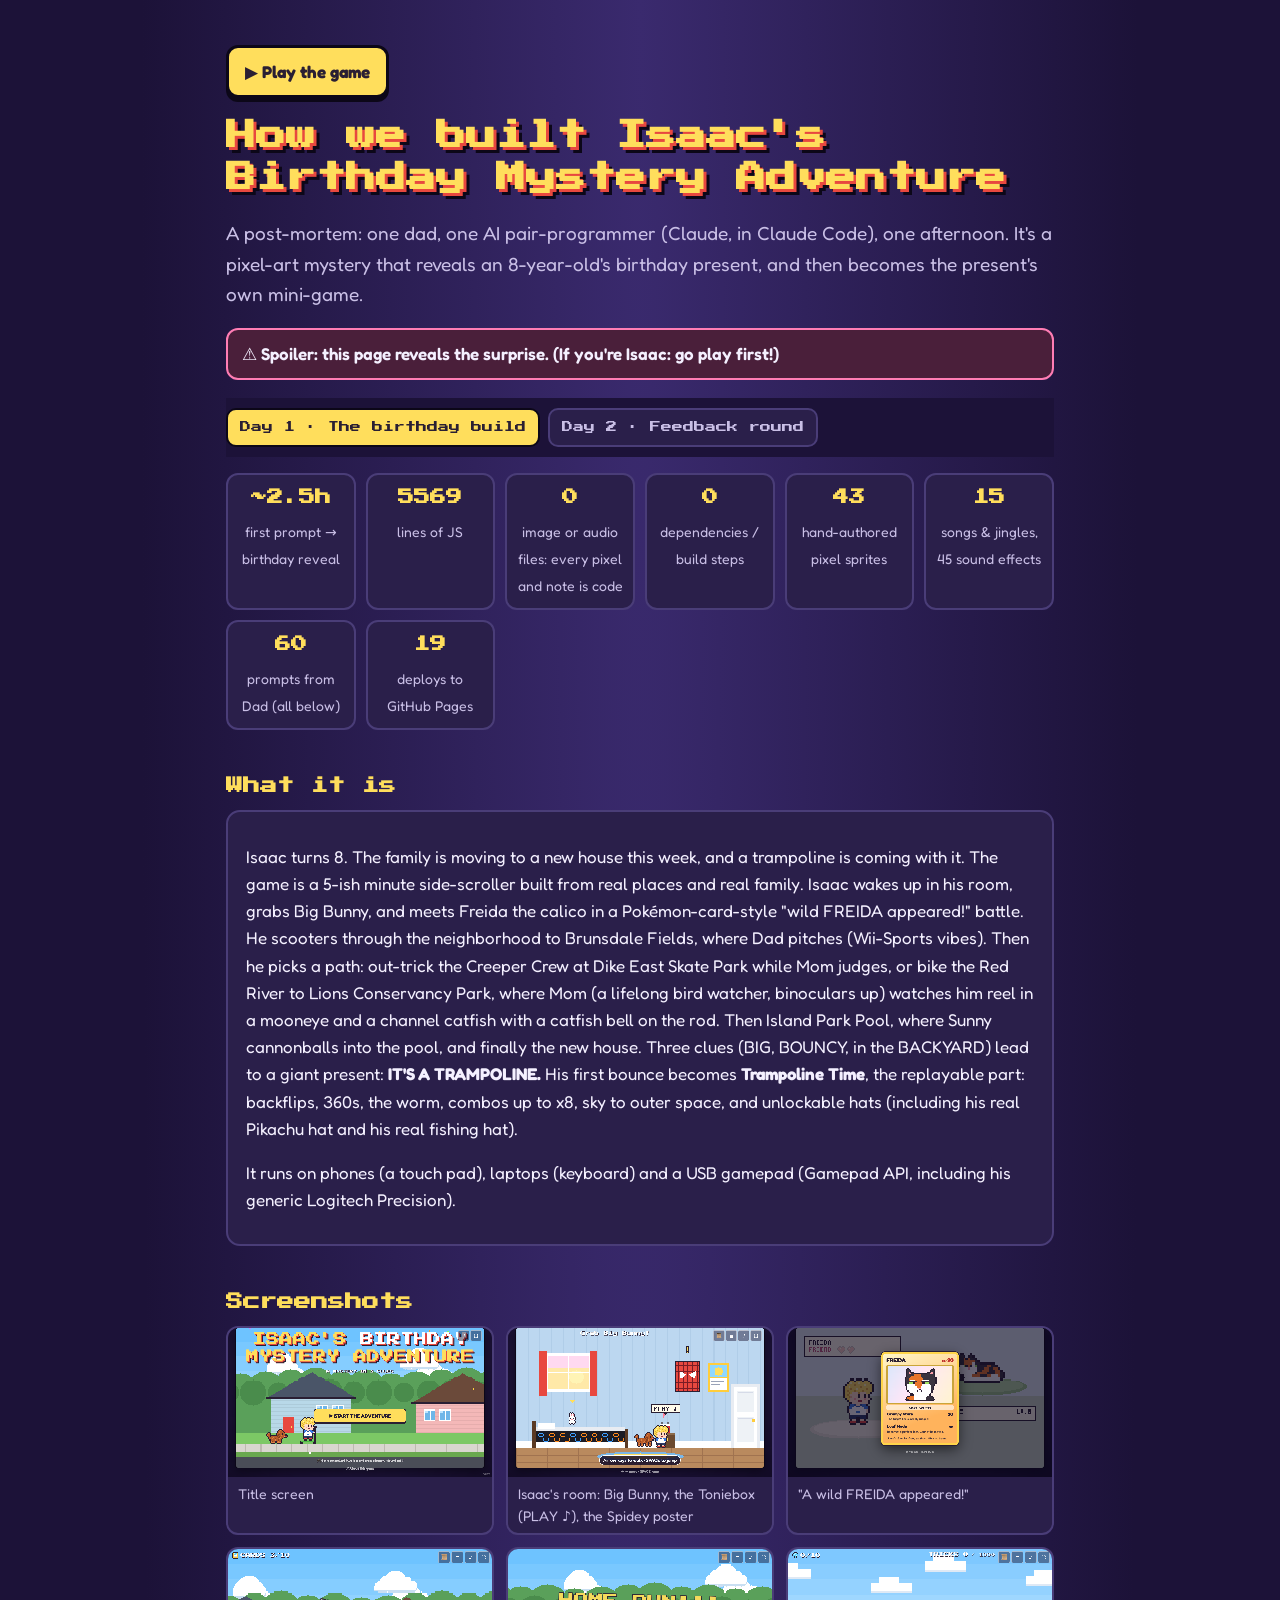
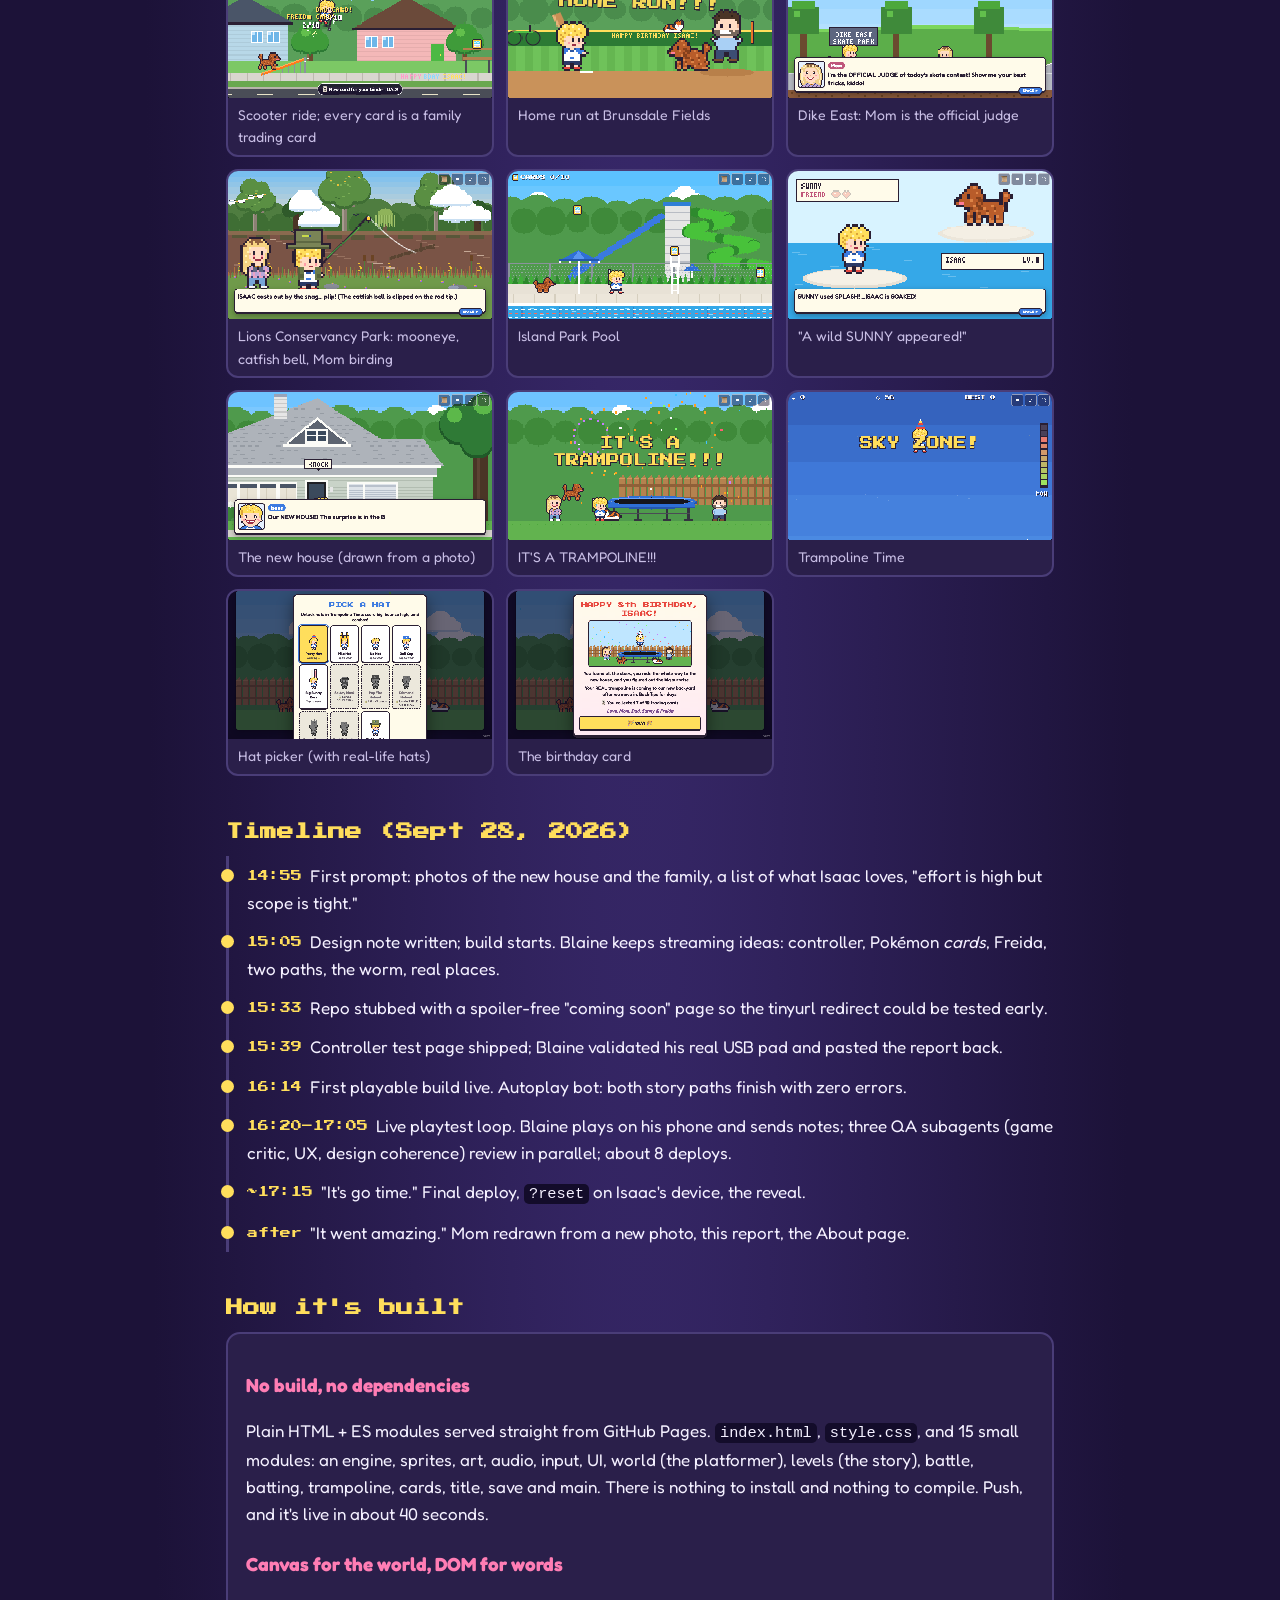
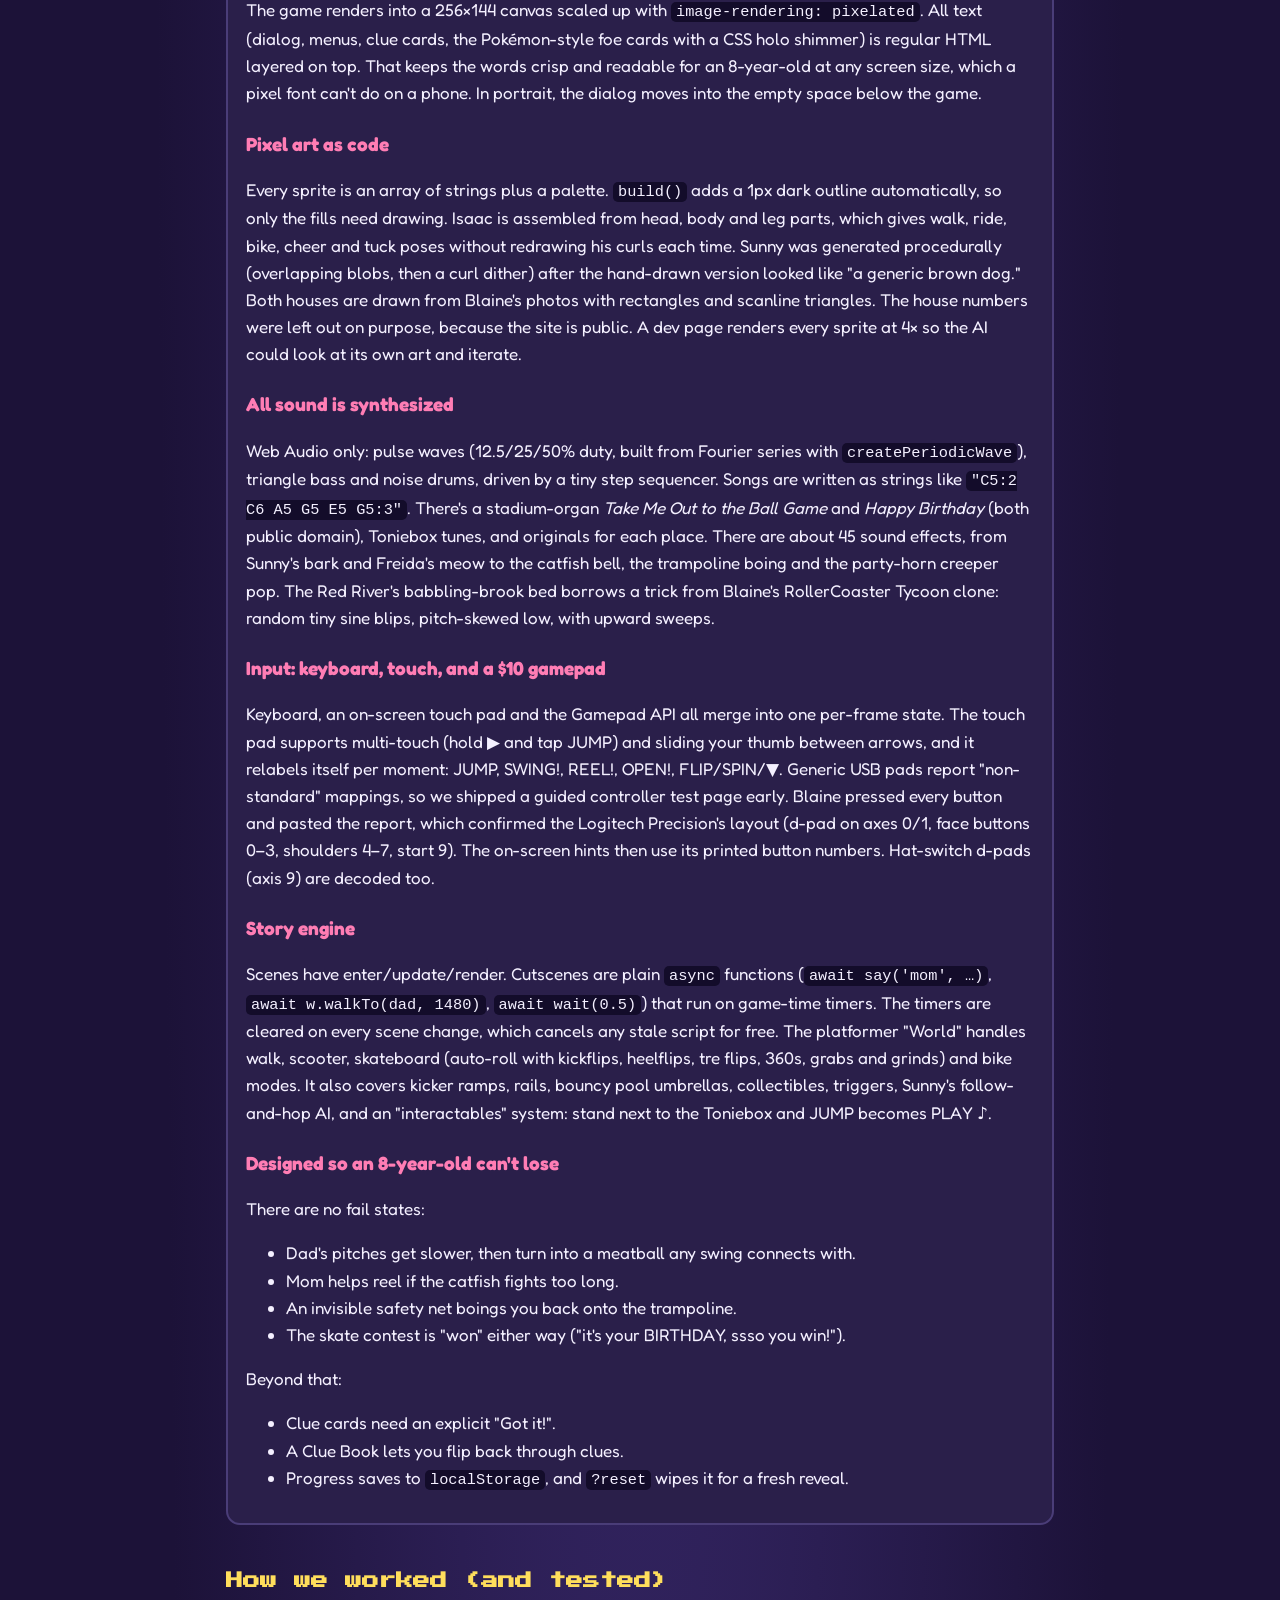
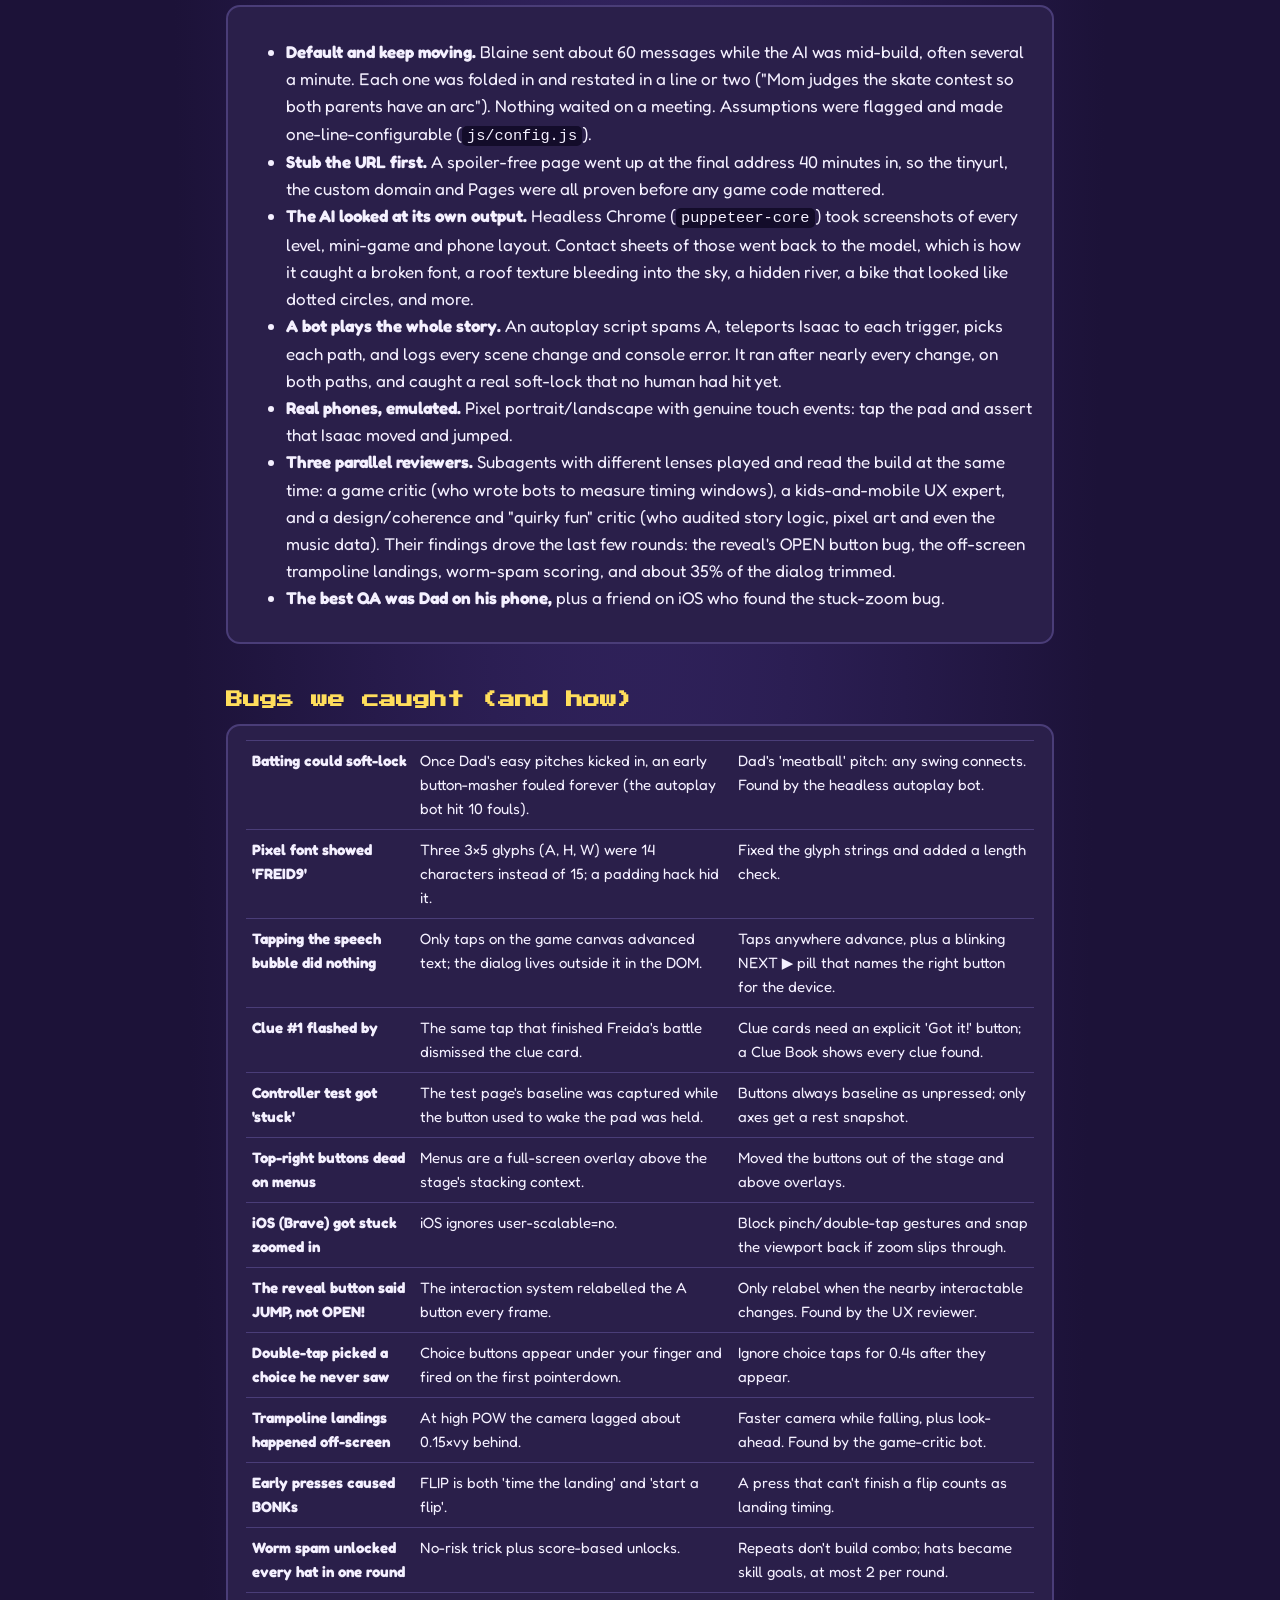
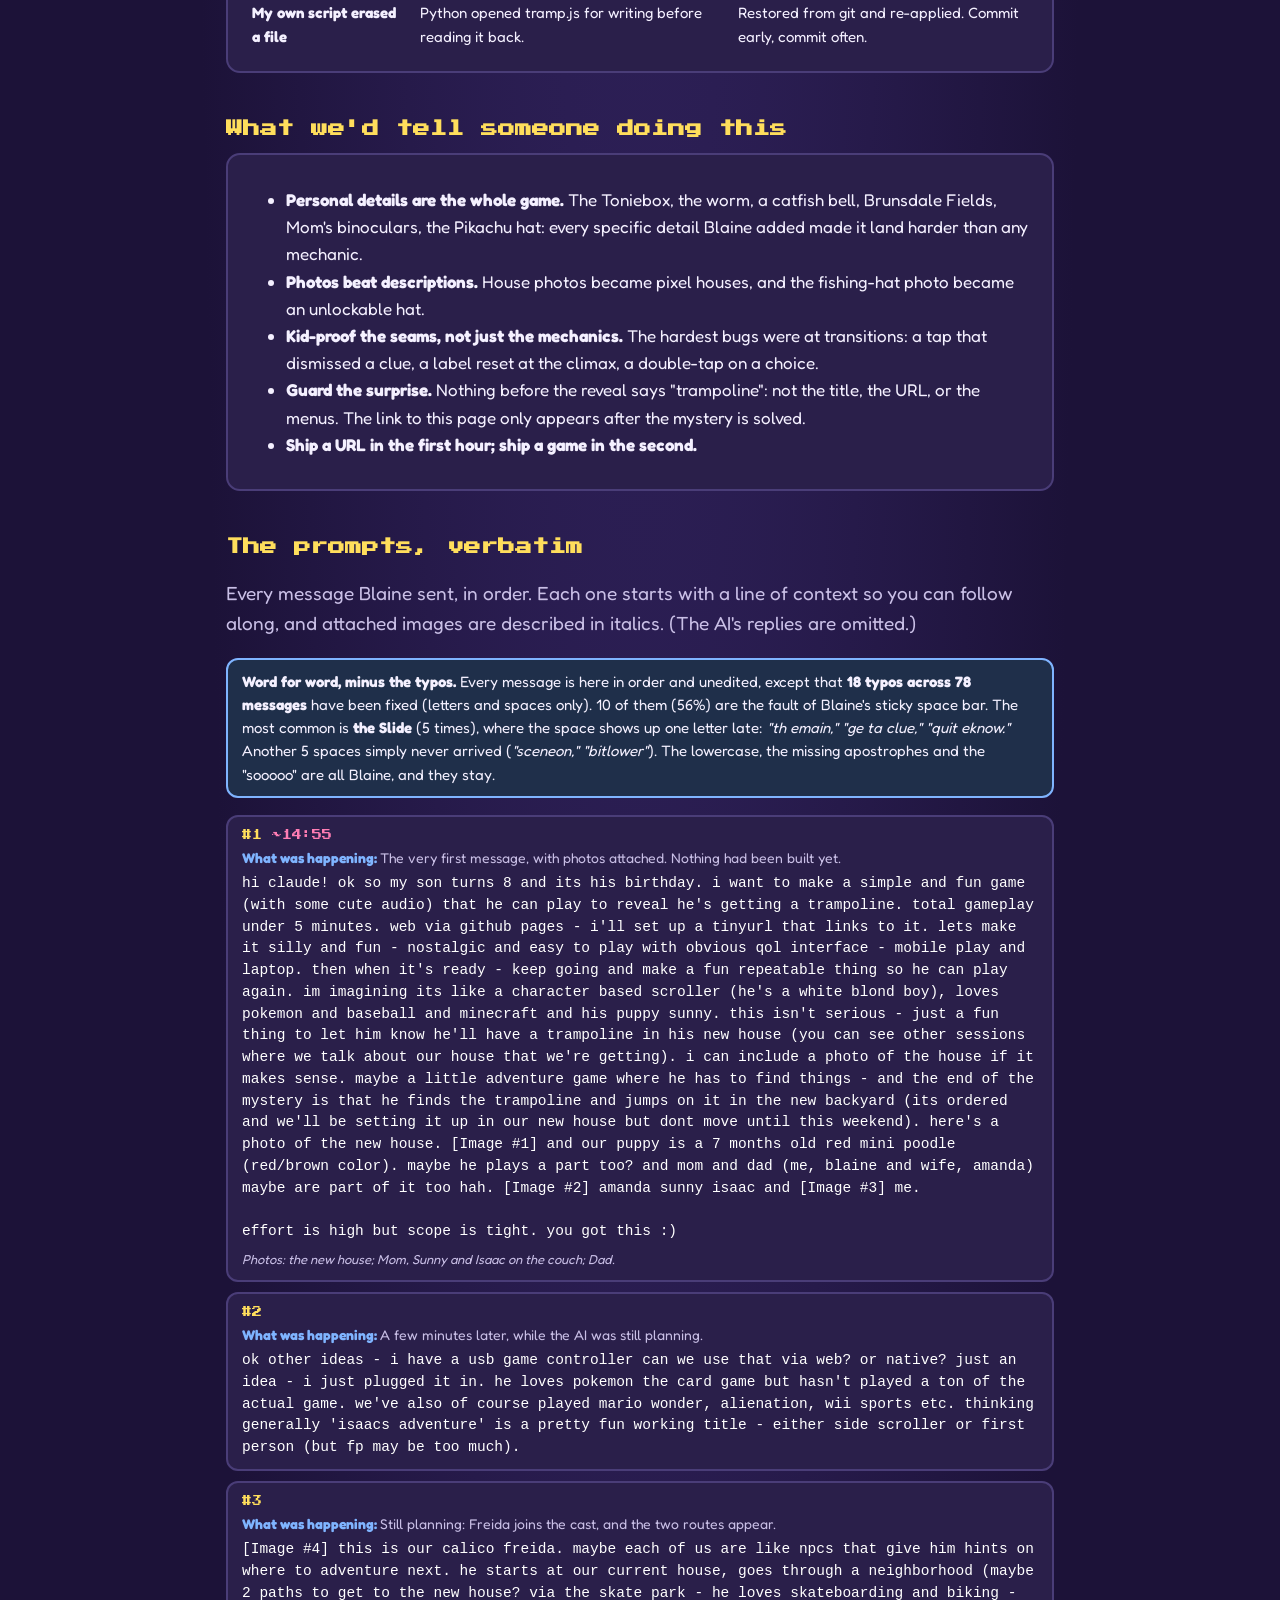
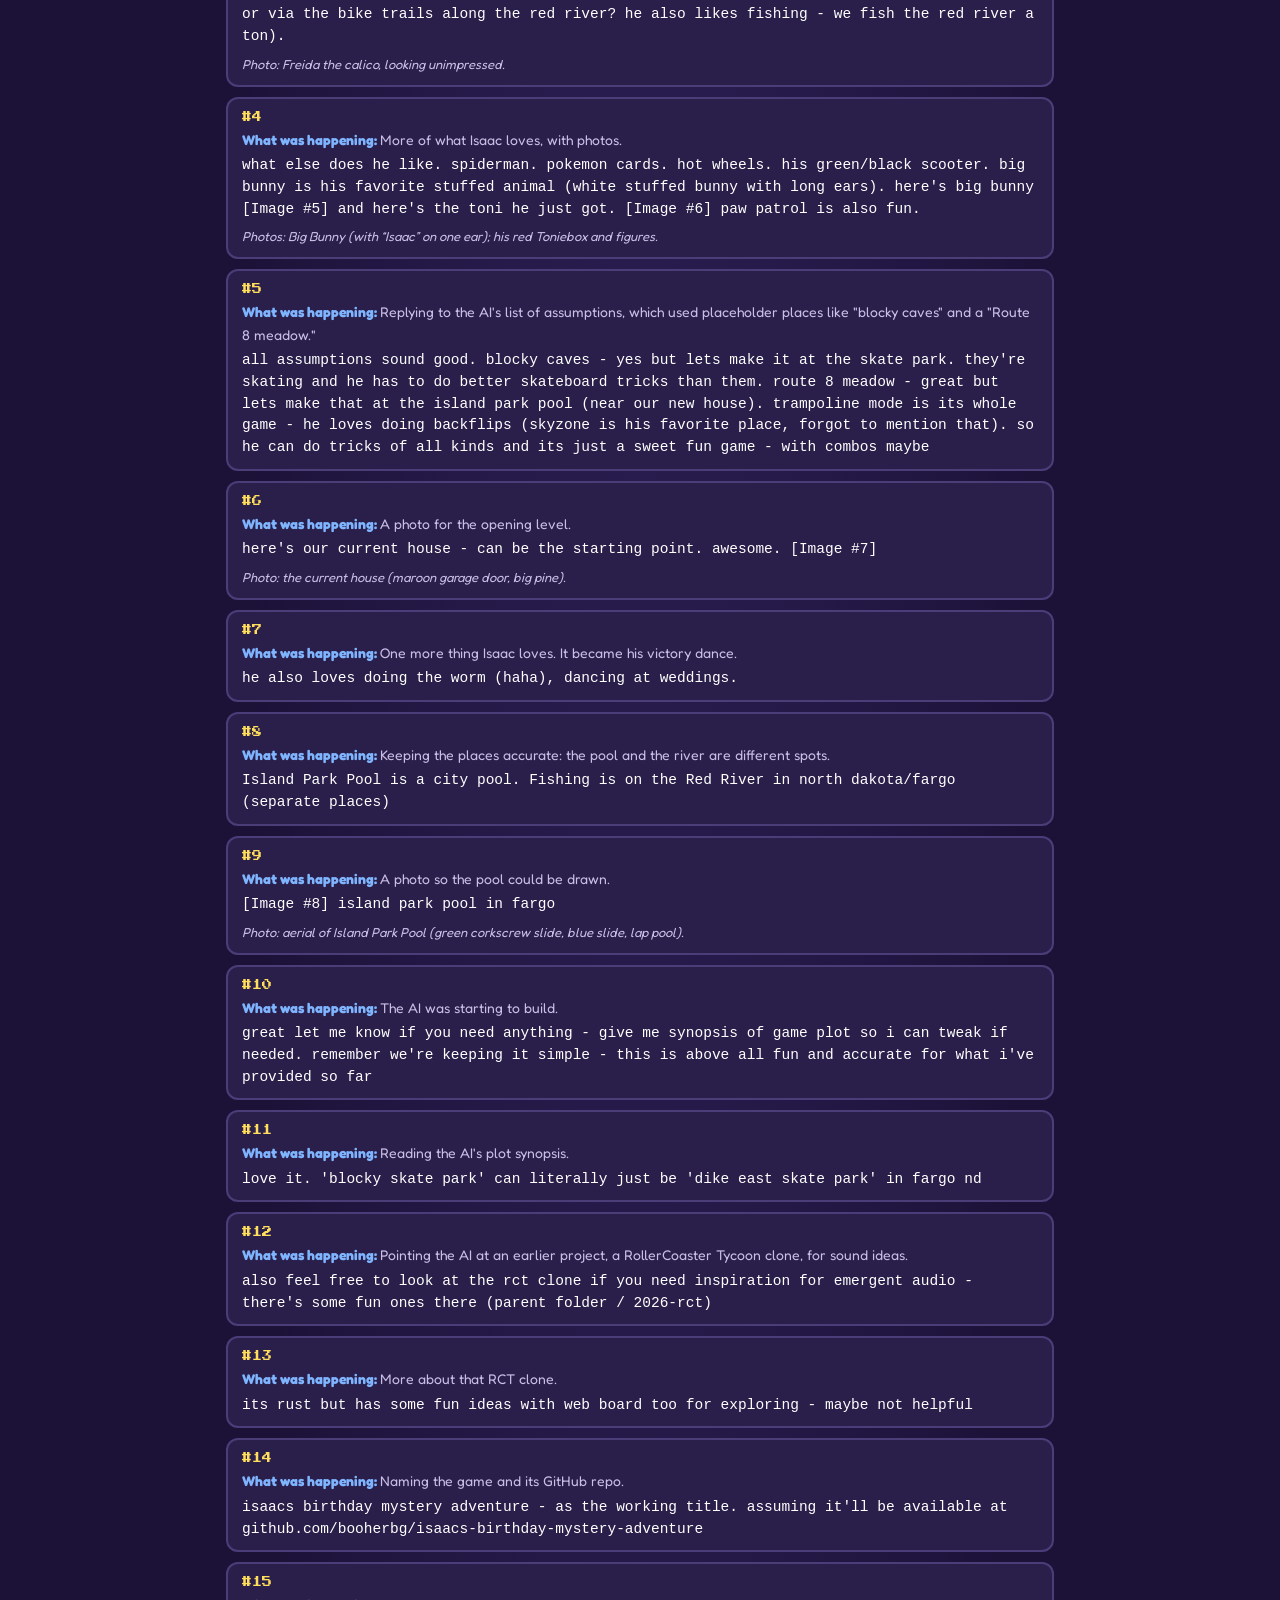
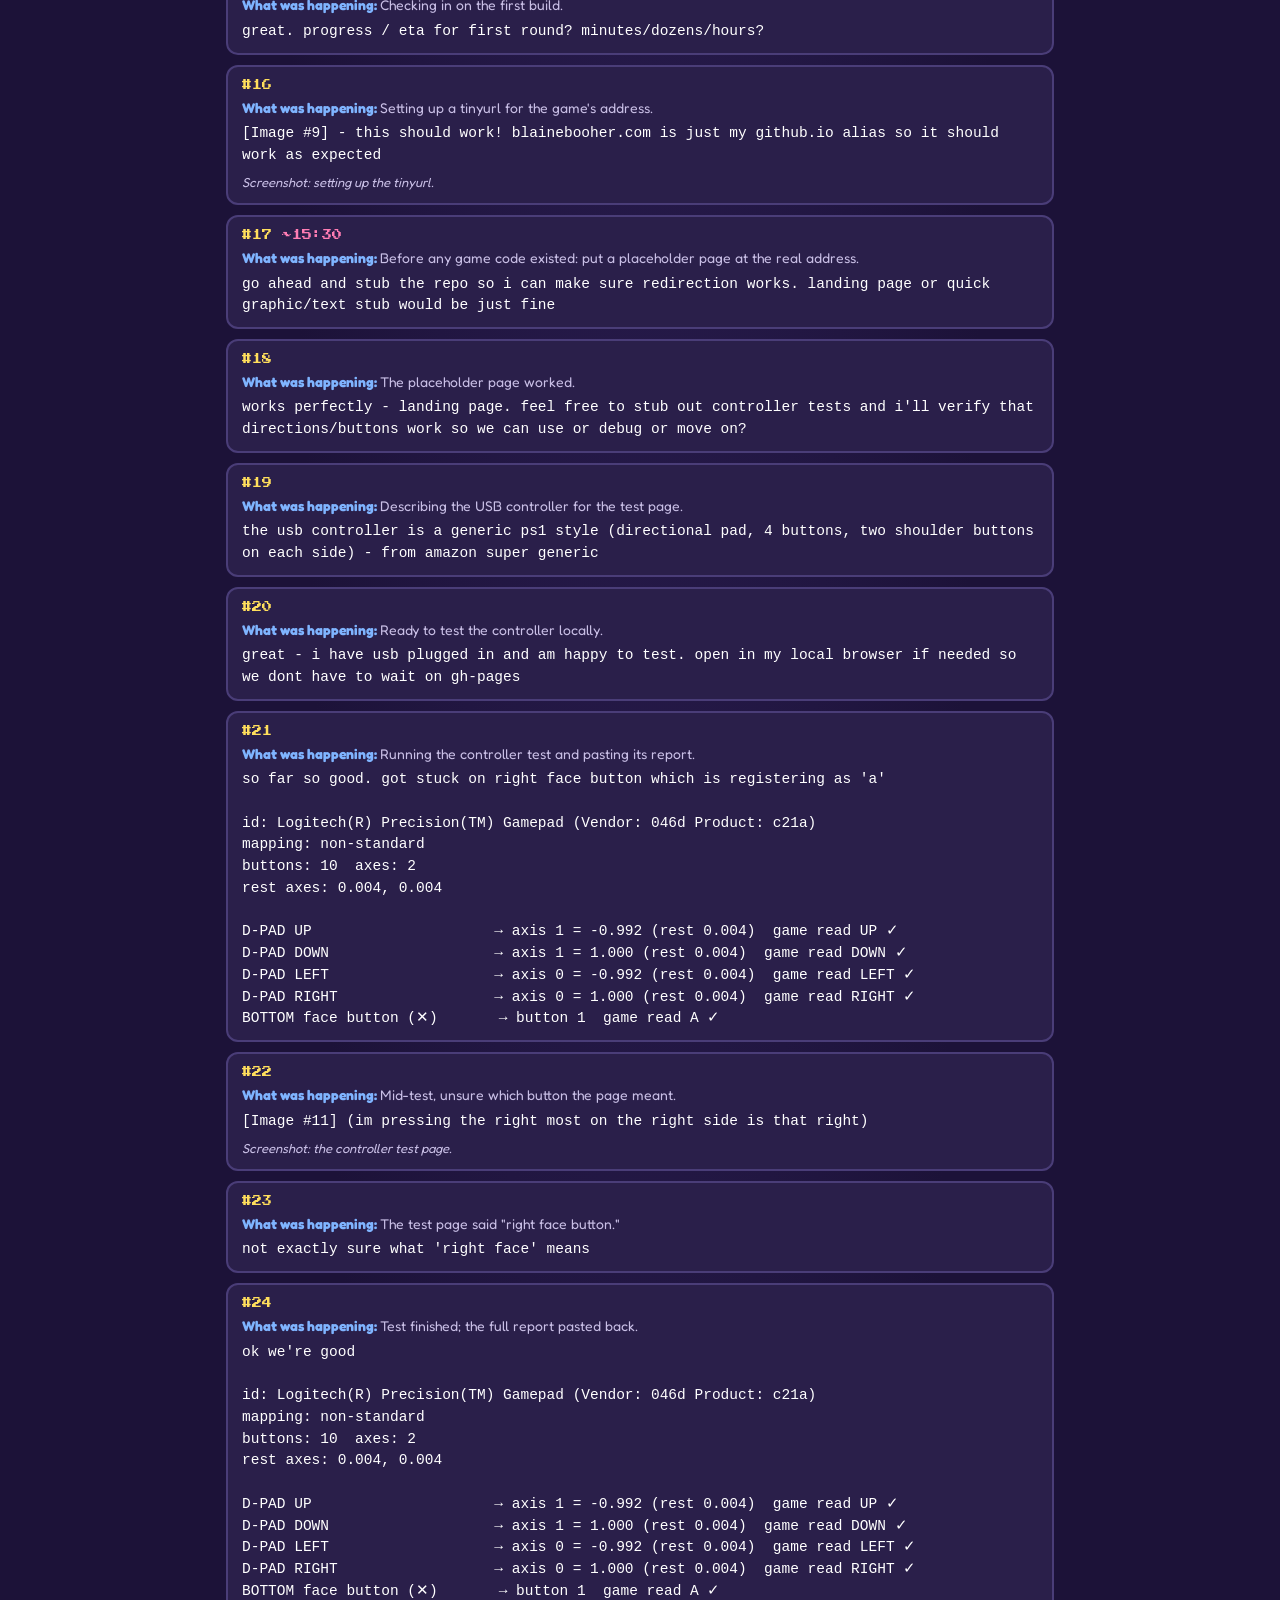
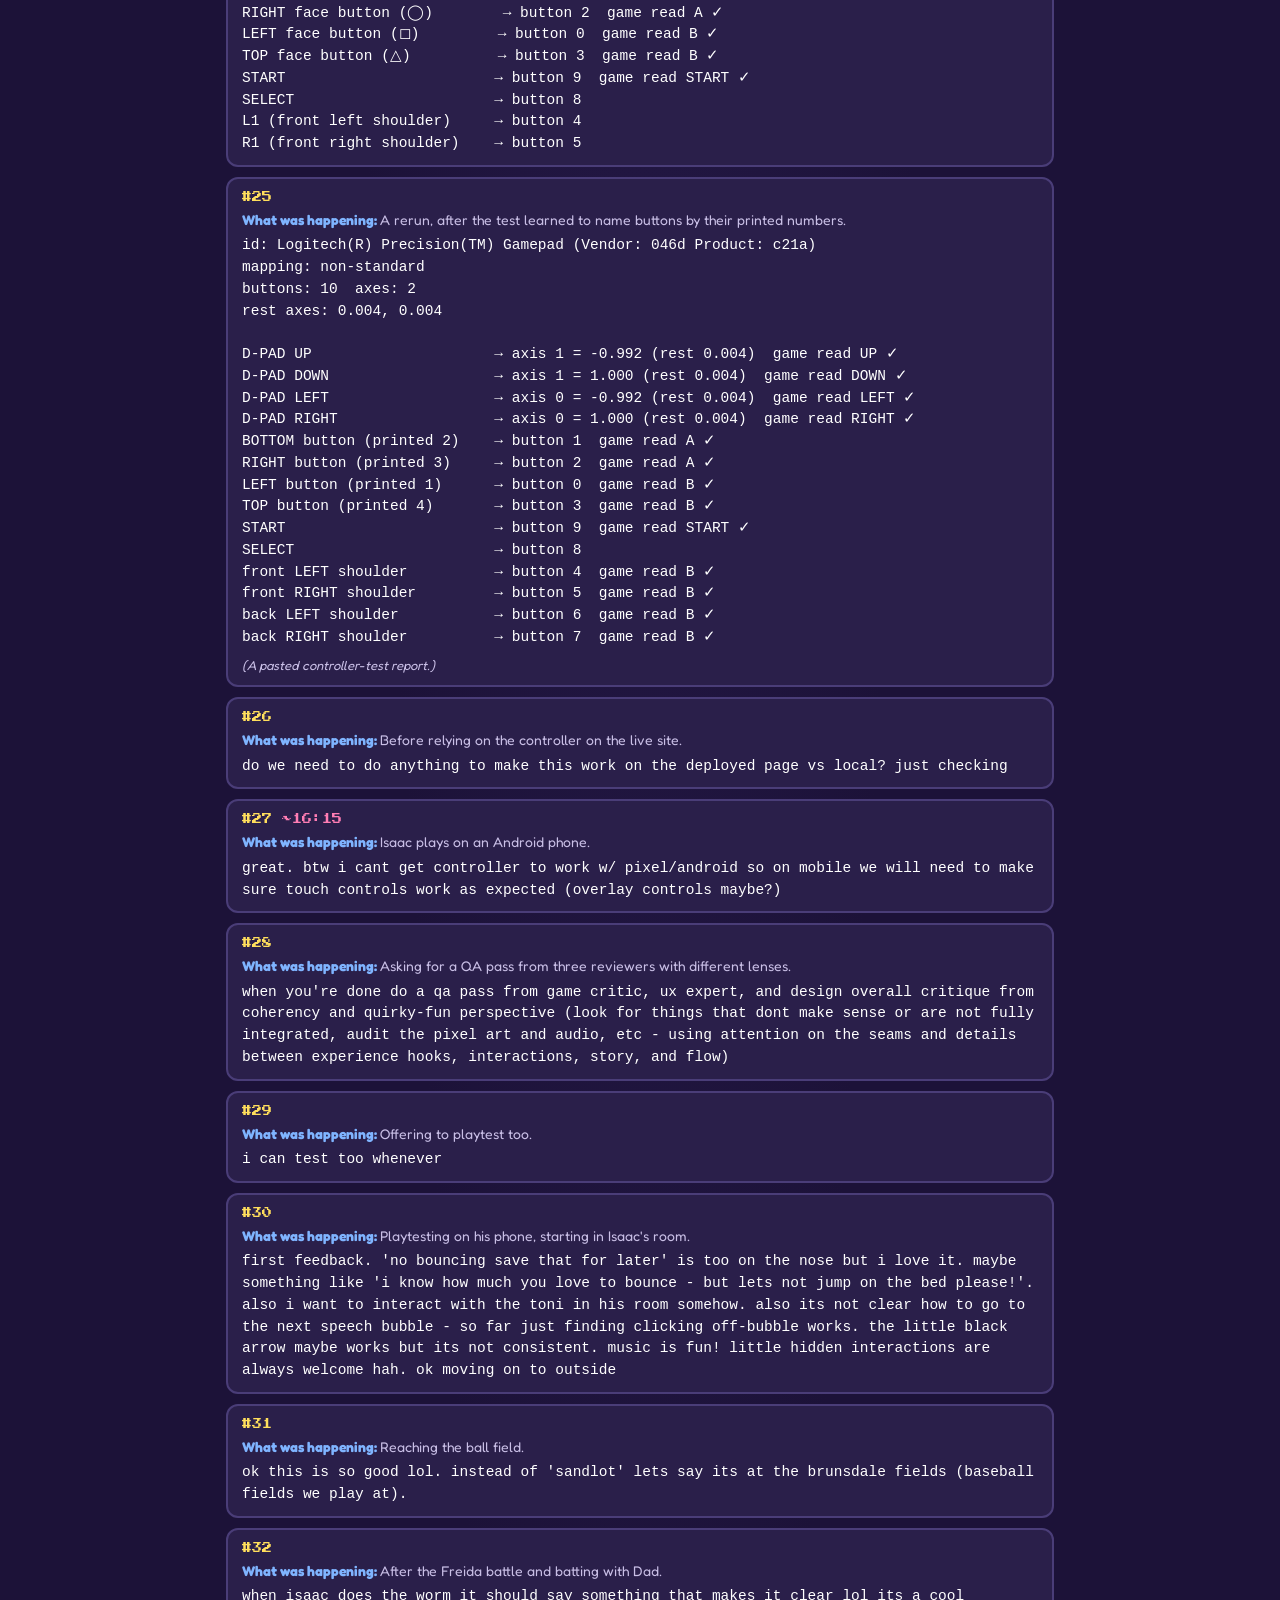
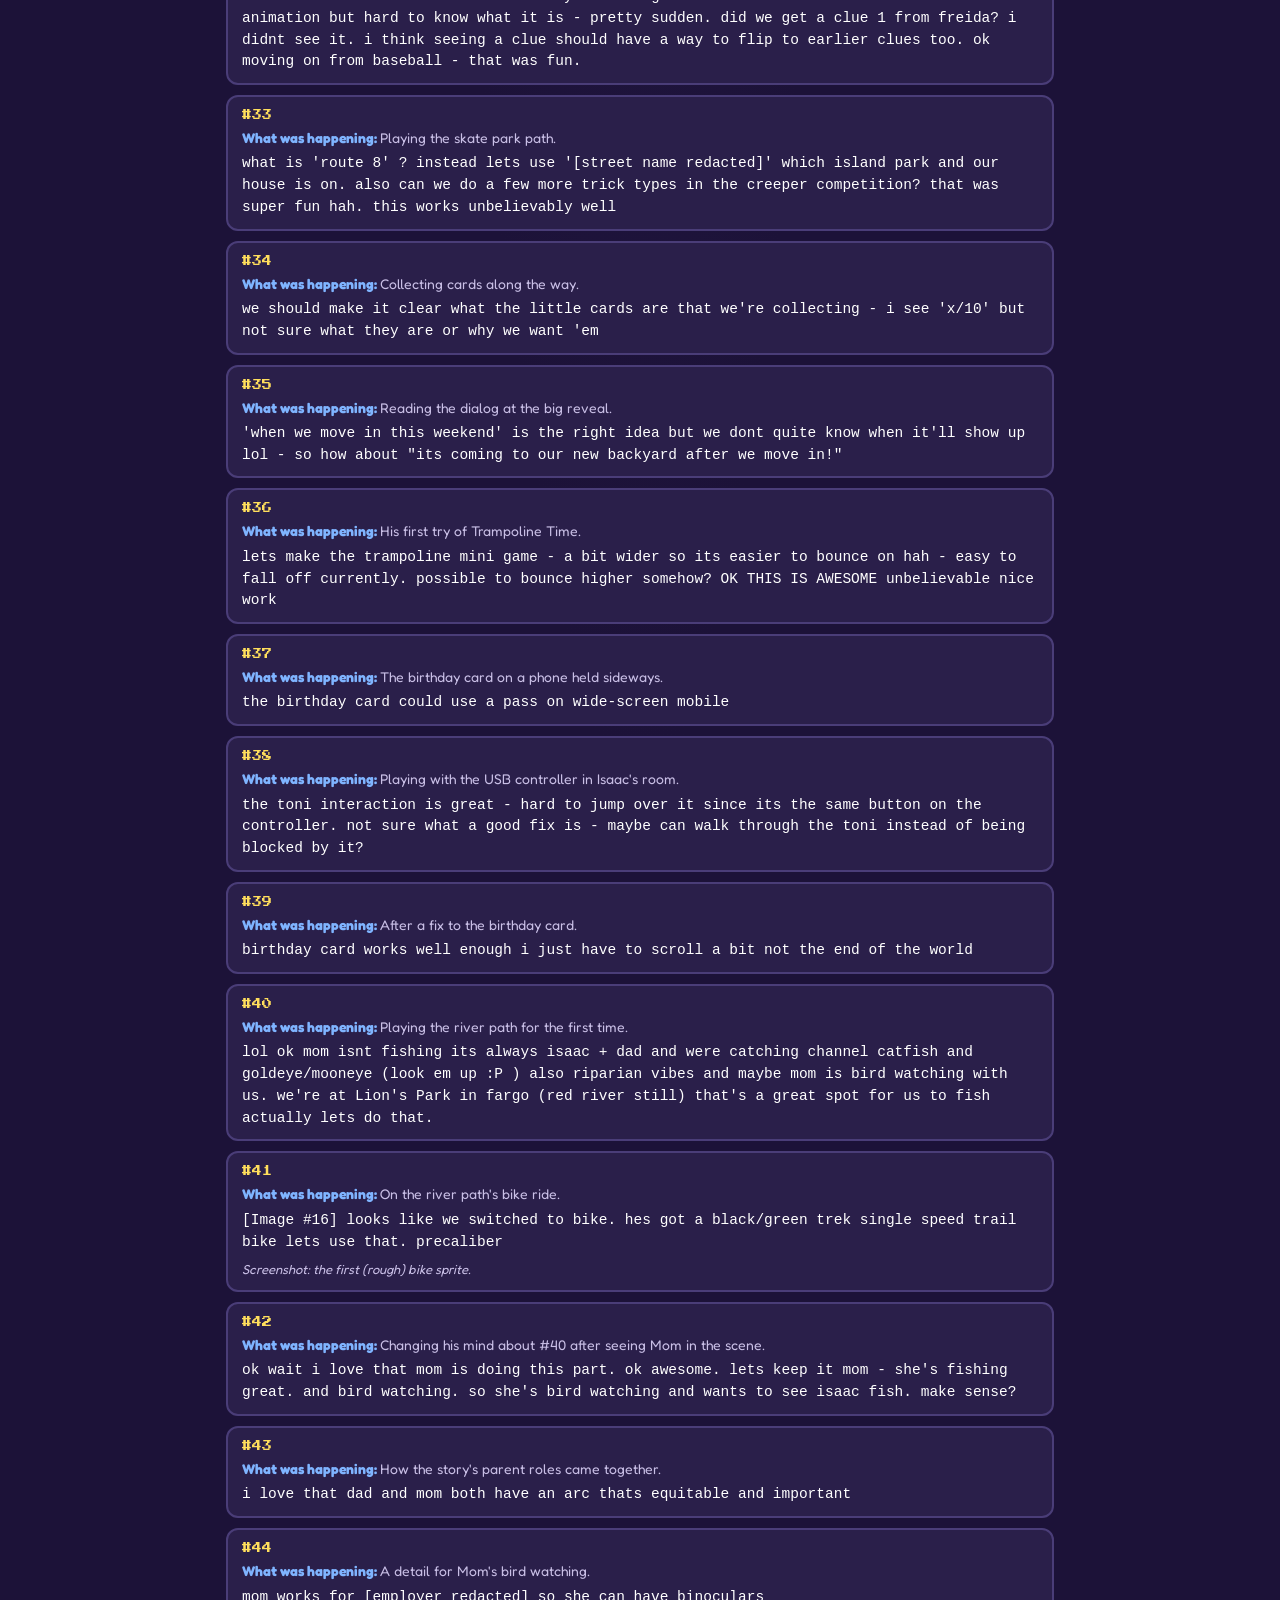
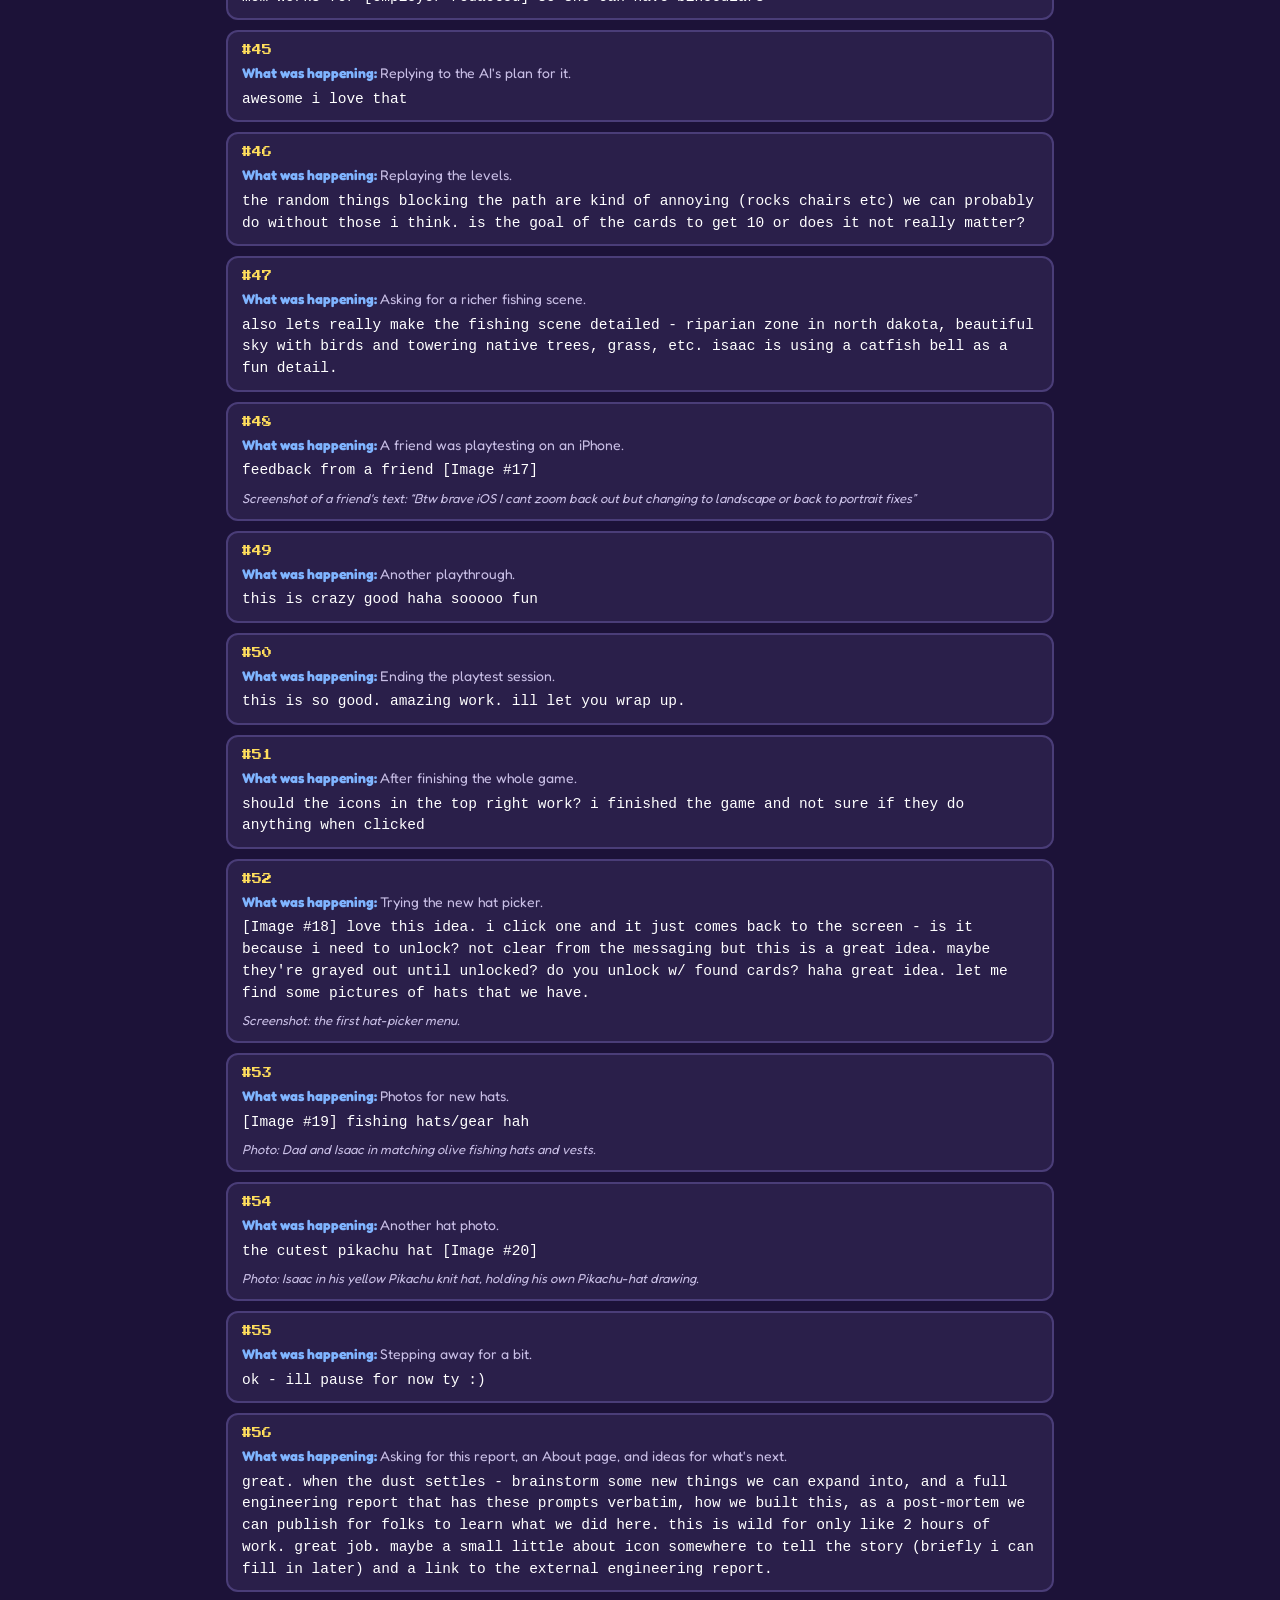
==== commit 8a3f8b28: "Report: Day 2 tab covers everything from this session (timeline, grouped changes); a line of context" ====
--- a/report.html
+++ b/report.html
@@ -39,6 +39,9 @@
 .pmeta { font-family:'Press Start 2P'; font-size:10px; color:var(--sun); display:flex; gap:10px; }
 .pmeta time { color:var(--pink); }
 .pnote { font-size:13px; color:var(--muted); font-style:italic; margin-top:6px; }
+.pctx { font-size:14px; color:var(--muted); margin:4px 0 2px; }
+.pctx::before { content:'What was happening: '; font-weight:700; color:var(--blue); }
+.typos { background:#1f2f4a; border:2px solid var(--blue); border-radius:12px; padding:10px 14px; font-size:15px; line-height:1.55; margin:12px 0; }
 .ideas li { margin: 6px 0; }
 .foot { margin-top:50px; color:var(--muted); font-size:14px; text-align:center; }
 .tabs { display:flex; flex-wrap:wrap; gap:8px; position:sticky; top:0; z-index:5; padding:10px 0; margin:18px 0 0; background:var(--bg); }
@@ -67,7 +70,7 @@
   <div><b>43</b><span>hand-authored pixel sprites</span></div>
   <div><b>15</b><span>songs &amp; jingles, 45 sound effects</span></div>
   <div><b>60</b><span>prompts from Dad (all below)</span></div>
-  <div><b>18</b><span>deploys to GitHub Pages</span></div>
+  <div><b>19</b><span>deploys to GitHub Pages</span></div>
 </div>
 
 <h2>What it is</h2>
@@ -149,10 +152,14 @@
 </div>
 
 <h2>The prompts, verbatim</h2>
-<p class="lede">Every message Blaine sent, in order and unedited, typos and all. Images are noted in italics. (The AI's replies are omitted.)</p>
-<ol class="prompts"><li><div class="pmeta"><span>#1</span><time>~14:55</time></div><pre>hi claude! ok so my son turns 8 and its his birthday. i want to make a simple and fun game (with some cute audio) that he can play to reveal he&#x27;s getting a trampoline. total gameplay under 5 minutes. web via github pages - i&#x27;ll set up a tinyurl that links to it. lets make it silly and fun - nostalgic and easy to play with obvious qol interface - mobile play and laptop. then when it&#x27;s ready - keep going and make a fun repeatable thing so he can play again. im imagining its like a character based scroller (he&#x27;s a white blond boy), loves pokemon and baseball and minecraft and his puppy sunny. this isn&#x27;t serious - just a fun thing to let him know he&#x27;ll have a trampoline in his new house (you can see other sessions where we talk about our house that we&#x27;re getting). i can include a photo of the house if it makes sense. maybe a little adventure game where he has to find things - and the end of the mystery is that he finds the trampoline and jumps on it in the new backyard (its ordered and we&#x27;ll be setting it up in our new house but dont move until this weekend). here&#x27;s a photo of the new house. [Image #1] and our puppy is a 7 months old red mini poodle (red/brown color). maybe he plays a part too? and mom and dad (me, blaine and wife, amanda) maybe are part of it too hah. [Image #2] amanda sonny isaac and [Image #3] me.
-
-effort is high but scope is tight. you got this :)</pre><div class="pnote">Photos: the new house; Mom, Sunny and Isaac on the couch; Dad.</div></li><li><div class="pmeta"><span>#2</span></div><pre>ok other ideas - i have a usb game controller can we use that via web? or native? just an idea - i just plugged it in. he loves pokemon the card game but hasn&#x27;t played a ton of the actual game. we&#x27;ve also of course played mario wonder, alienation, wii sports etc. thinking generally &#x27;isaacs adventure&#x27; is a pretty fun working title - either side scroller or first person (but fp may be too much).</pre></li><li><div class="pmeta"><span>#3</span></div><pre>[Image #4] this is our calico freida. maybe each of us are like npcs that give him hints on where to adventure next. he starts at our current house, goes through a neighborhood (maybe 2 paths to get to the new house? via the skate park - he loves skateboarding and biking - or via the bike trails along the red river? he also likes fishing - we fish the red river a ton).</pre><div class="pnote">Photo: Freida the calico, looking unimpressed.</div></li><li><div class="pmeta"><span>#4</span></div><pre>what else does he like. spiderman. pokemon cards. hot wheels. his green/black scooter. big bunny is his favorite stuffed animal (white stuff bunny with long ears). here&#x27;s big bunny [Image #5] and here&#x27;s the toni he just got. [Image #6] paw patrol is also fun.</pre><div class="pnote">Photos: Big Bunny (with “Isaac” on one ear); his red Toniebox and figures.</div></li><li><div class="pmeta"><span>#5</span></div><pre>all assumptions sound good. blocky caves - yes but lets make it at the skate park. they&#x27;re skating and he has to do better skateboard tricks than them. route 8 meadow - great but lets make that at the island park pool (near our new house). trampoline mode is its whole game - he loves doing backflips (skyzone is his favorite place, forgot to mention that). so he can do tricks of all kinds and its just a sweet fun game - with combos maybe</pre></li><li><div class="pmeta"><span>#6</span></div><pre>here&#x27;s our current house - can be the starting point. awesome. [Image #7]</pre><div class="pnote">Photo: the current house (maroon garage door, big pine).</div></li><li><div class="pmeta"><span>#7</span></div><pre>he also loves doing the worm (haha), dancing at weddings.</pre></li><li><div class="pmeta"><span>#8</span></div><pre>Island Park Pool is a city pool. Fishing is on the Red River in north dakota/fargo (separate places)</pre></li><li><div class="pmeta"><span>#9</span></div><pre>[Image #8] island park pool in fargo</pre><div class="pnote">Photo: aerial of Island Park Pool (green corkscrew slide, blue slide, lap pool).</div></li><li><div class="pmeta"><span>#10</span></div><pre>great let me know if you need anything - give me synopsis of game plot so i can tweak if needed. remember we&#x27;re keeping it simple - this is above all fun and accurate for what i&#x27;ve provided so far</pre></li><li><div class="pmeta"><span>#11</span></div><pre>love it. &#x27;blocky skate park&#x27; can literally just be &#x27;dyke east skate park&#x27; in fargo nd</pre></li><li><div class="pmeta"><span>#12</span></div><pre>also feel free to look at the rct clone if you need inspiration for emergent audio - there&#x27;s some fun ones there (parent folder / 2026-rct)</pre></li><li><div class="pmeta"><span>#13</span></div><pre>its rust but has some fun ideas with web board too for exploring - maybe not helpful</pre></li><li><div class="pmeta"><span>#14</span></div><pre>isaacs birthday mystery adventure - as the working title. assuming it&#x27;ll be available at github.com/booherbg/isaacs-birthday-mystery-adventure</pre></li><li><div class="pmeta"><span>#15</span></div><pre>great. progress / eta for first round? minutes/dozens/hours?</pre></li><li><div class="pmeta"><span>#16</span></div><pre>[Image #9] - this should work! blainebooher.com is just my github.io alias so it should work as expected</pre><div class="pnote">Screenshot: setting up the tinyurl.</div></li><li><div class="pmeta"><span>#17</span><time>~15:30</time></div><pre>go ahead and stub the repo so i can make sure redirection works. landing page or quick graphic/text stub would be just fine</pre></li><li><div class="pmeta"><span>#18</span></div><pre>works perfectly - landing page. feel free to stub out controller tests and i&#x27;ll verify that directions/buttons work so we can use or debug or move on?</pre></li><li><div class="pmeta"><span>#19</span></div><pre>the usb controller is a generic ps1 style (directional pad, 4 buttons, two shoulder buttons on each side) - from amazon super generic</pre></li><li><div class="pmeta"><span>#20</span></div><pre>great - i have usb plugged in and am happy to test. open in my local browser if needed so we dont have eto wait on gh-pages</pre></li><li><div class="pmeta"><span>#21</span></div><pre>so far so good. got stuck on right face button which is registering as &#x27;a&#x27;
+<p class="lede">Every message Blaine sent, in order. Each one starts with a line of context so you can follow along, and attached images are described in italics. (The AI's replies are omitted.)</p>
+<div class="typos"><b>Word for word, minus the typos.</b> Every message is here in order and unedited, except that
+<b>18 typos across 78 messages</b> have been fixed (letters and spaces only). 10 of them (56%) are the fault of Blaine's
+sticky space bar. The most common is <b>the Slide</b> (5 times), where the space shows up one letter late: <i>"th emain,"</i> <i>"ge ta clue,"</i> <i>"quit eknow."</i>
+Another 5 spaces simply never arrived (<i>"sceneon,"</i> <i>"bitlower"</i>). The lowercase, the missing apostrophes and the "sooooo" are all Blaine, and they stay.</div>
+<ol class="prompts"><li><div class="pmeta"><span>#1</span><time>~14:55</time></div><div class="pctx">The very first message, with photos attached. Nothing had been built yet.</div><pre>hi claude! ok so my son turns 8 and its his birthday. i want to make a simple and fun game (with some cute audio) that he can play to reveal he&#x27;s getting a trampoline. total gameplay under 5 minutes. web via github pages - i&#x27;ll set up a tinyurl that links to it. lets make it silly and fun - nostalgic and easy to play with obvious qol interface - mobile play and laptop. then when it&#x27;s ready - keep going and make a fun repeatable thing so he can play again. im imagining its like a character based scroller (he&#x27;s a white blond boy), loves pokemon and baseball and minecraft and his puppy sunny. this isn&#x27;t serious - just a fun thing to let him know he&#x27;ll have a trampoline in his new house (you can see other sessions where we talk about our house that we&#x27;re getting). i can include a photo of the house if it makes sense. maybe a little adventure game where he has to find things - and the end of the mystery is that he finds the trampoline and jumps on it in the new backyard (its ordered and we&#x27;ll be setting it up in our new house but dont move until this weekend). here&#x27;s a photo of the new house. [Image #1] and our puppy is a 7 months old red mini poodle (red/brown color). maybe he plays a part too? and mom and dad (me, blaine and wife, amanda) maybe are part of it too hah. [Image #2] amanda sunny isaac and [Image #3] me.
+
+effort is high but scope is tight. you got this :)</pre><div class="pnote">Photos: the new house; Mom, Sunny and Isaac on the couch; Dad.</div></li><li><div class="pmeta"><span>#2</span></div><div class="pctx">A few minutes later, while the AI was still planning.</div><pre>ok other ideas - i have a usb game controller can we use that via web? or native? just an idea - i just plugged it in. he loves pokemon the card game but hasn&#x27;t played a ton of the actual game. we&#x27;ve also of course played mario wonder, alienation, wii sports etc. thinking generally &#x27;isaacs adventure&#x27; is a pretty fun working title - either side scroller or first person (but fp may be too much).</pre></li><li><div class="pmeta"><span>#3</span></div><div class="pctx">Still planning: Freida joins the cast, and the two routes appear.</div><pre>[Image #4] this is our calico freida. maybe each of us are like npcs that give him hints on where to adventure next. he starts at our current house, goes through a neighborhood (maybe 2 paths to get to the new house? via the skate park - he loves skateboarding and biking - or via the bike trails along the red river? he also likes fishing - we fish the red river a ton).</pre><div class="pnote">Photo: Freida the calico, looking unimpressed.</div></li><li><div class="pmeta"><span>#4</span></div><div class="pctx">More of what Isaac loves, with photos.</div><pre>what else does he like. spiderman. pokemon cards. hot wheels. his green/black scooter. big bunny is his favorite stuffed animal (white stuffed bunny with long ears). here&#x27;s big bunny [Image #5] and here&#x27;s the toni he just got. [Image #6] paw patrol is also fun.</pre><div class="pnote">Photos: Big Bunny (with “Isaac” on one ear); his red Toniebox and figures.</div></li><li><div class="pmeta"><span>#5</span></div><div class="pctx">Replying to the AI&#x27;s list of assumptions, which used placeholder places like &quot;blocky caves&quot; and a &quot;Route 8 meadow.&quot;</div><pre>all assumptions sound good. blocky caves - yes but lets make it at the skate park. they&#x27;re skating and he has to do better skateboard tricks than them. route 8 meadow - great but lets make that at the island park pool (near our new house). trampoline mode is its whole game - he loves doing backflips (skyzone is his favorite place, forgot to mention that). so he can do tricks of all kinds and its just a sweet fun game - with combos maybe</pre></li><li><div class="pmeta"><span>#6</span></div><div class="pctx">A photo for the opening level.</div><pre>here&#x27;s our current house - can be the starting point. awesome. [Image #7]</pre><div class="pnote">Photo: the current house (maroon garage door, big pine).</div></li><li><div class="pmeta"><span>#7</span></div><div class="pctx">One more thing Isaac loves. It became his victory dance.</div><pre>he also loves doing the worm (haha), dancing at weddings.</pre></li><li><div class="pmeta"><span>#8</span></div><div class="pctx">Keeping the places accurate: the pool and the river are different spots.</div><pre>Island Park Pool is a city pool. Fishing is on the Red River in north dakota/fargo (separate places)</pre></li><li><div class="pmeta"><span>#9</span></div><div class="pctx">A photo so the pool could be drawn.</div><pre>[Image #8] island park pool in fargo</pre><div class="pnote">Photo: aerial of Island Park Pool (green corkscrew slide, blue slide, lap pool).</div></li><li><div class="pmeta"><span>#10</span></div><div class="pctx">The AI was starting to build.</div><pre>great let me know if you need anything - give me synopsis of game plot so i can tweak if needed. remember we&#x27;re keeping it simple - this is above all fun and accurate for what i&#x27;ve provided so far</pre></li><li><div class="pmeta"><span>#11</span></div><div class="pctx">Reading the AI&#x27;s plot synopsis.</div><pre>love it. &#x27;blocky skate park&#x27; can literally just be &#x27;dike east skate park&#x27; in fargo nd</pre></li><li><div class="pmeta"><span>#12</span></div><div class="pctx">Pointing the AI at an earlier project, a RollerCoaster Tycoon clone, for sound ideas.</div><pre>also feel free to look at the rct clone if you need inspiration for emergent audio - there&#x27;s some fun ones there (parent folder / 2026-rct)</pre></li><li><div class="pmeta"><span>#13</span></div><div class="pctx">More about that RCT clone.</div><pre>its rust but has some fun ideas with web board too for exploring - maybe not helpful</pre></li><li><div class="pmeta"><span>#14</span></div><div class="pctx">Naming the game and its GitHub repo.</div><pre>isaacs birthday mystery adventure - as the working title. assuming it&#x27;ll be available at github.com/booherbg/isaacs-birthday-mystery-adventure</pre></li><li><div class="pmeta"><span>#15</span></div><div class="pctx">Checking in on the first build.</div><pre>great. progress / eta for first round? minutes/dozens/hours?</pre></li><li><div class="pmeta"><span>#16</span></div><div class="pctx">Setting up a tinyurl for the game&#x27;s address.</div><pre>[Image #9] - this should work! blainebooher.com is just my github.io alias so it should work as expected</pre><div class="pnote">Screenshot: setting up the tinyurl.</div></li><li><div class="pmeta"><span>#17</span><time>~15:30</time></div><div class="pctx">Before any game code existed: put a placeholder page at the real address.</div><pre>go ahead and stub the repo so i can make sure redirection works. landing page or quick graphic/text stub would be just fine</pre></li><li><div class="pmeta"><span>#18</span></div><div class="pctx">The placeholder page worked.</div><pre>works perfectly - landing page. feel free to stub out controller tests and i&#x27;ll verify that directions/buttons work so we can use or debug or move on?</pre></li><li><div class="pmeta"><span>#19</span></div><div class="pctx">Describing the USB controller for the test page.</div><pre>the usb controller is a generic ps1 style (directional pad, 4 buttons, two shoulder buttons on each side) - from amazon super generic</pre></li><li><div class="pmeta"><span>#20</span></div><div class="pctx">Ready to test the controller locally.</div><pre>great - i have usb plugged in and am happy to test. open in my local browser if needed so we dont have to wait on gh-pages</pre></li><li><div class="pmeta"><span>#21</span></div><div class="pctx">Running the controller test and pasting its report.</div><pre>so far so good. got stuck on right face button which is registering as &#x27;a&#x27;
 
 id: Logitech(R) Precision(TM) Gamepad (Vendor: 046d Product: c21a)
 mapping: non-standard
@@ -163,7 +170,7 @@
 D-PAD DOWN                   → axis 1 = 1.000 (rest 0.004)  game read DOWN ✓
 D-PAD LEFT                   → axis 0 = -0.992 (rest 0.004)  game read LEFT ✓
 D-PAD RIGHT                  → axis 0 = 1.000 (rest 0.004)  game read RIGHT ✓
-BOTTOM face button (✕)       → button 1  game read A ✓</pre></li><li><div class="pmeta"><span>#22</span></div><pre>[Image #11] (im pressing the right most on the right side is that right)</pre><div class="pnote">Screenshot: the controller test page.</div></li><li><div class="pmeta"><span>#23</span></div><pre>not exactly sure what &#x27;right face&#x27; means</pre></li><li><div class="pmeta"><span>#24</span></div><pre>ok we&#x27;re good
+BOTTOM face button (✕)       → button 1  game read A ✓</pre></li><li><div class="pmeta"><span>#22</span></div><div class="pctx">Mid-test, unsure which button the page meant.</div><pre>[Image #11] (im pressing the right most on the right side is that right)</pre><div class="pnote">Screenshot: the controller test page.</div></li><li><div class="pmeta"><span>#23</span></div><div class="pctx">The test page said &quot;right face button.&quot;</div><pre>not exactly sure what &#x27;right face&#x27; means</pre></li><li><div class="pmeta"><span>#24</span></div><div class="pctx">Test finished; the full report pasted back.</div><pre>ok we&#x27;re good
 
 id: Logitech(R) Precision(TM) Gamepad (Vendor: 046d Product: c21a)
 mapping: non-standard
@@ -181,7 +188,7 @@
 START                        → button 9  game read START ✓
 SELECT                       → button 8
 L1 (front left shoulder)     → button 4
-R1 (front right shoulder)    → button 5  </pre></li><li><div class="pmeta"><span>#25</span></div><pre>id: Logitech(R) Precision(TM) Gamepad (Vendor: 046d Product: c21a)
+R1 (front right shoulder)    → button 5  </pre></li><li><div class="pmeta"><span>#25</span></div><div class="pctx">A rerun, after the test learned to name buttons by their printed numbers.</div><pre>id: Logitech(R) Precision(TM) Gamepad (Vendor: 046d Product: c21a)
 mapping: non-standard
 buttons: 10  axes: 2
 rest axes: 0.004, 0.004
@@ -199,35 +206,76 @@
 front LEFT shoulder          → button 4  game read B ✓
 front RIGHT shoulder         → button 5  game read B ✓
 back LEFT shoulder           → button 6  game read B ✓
-back RIGHT shoulder          → button 7  game read B ✓</pre><div class="pnote">(A pasted controller-test report.)</div></li><li><div class="pmeta"><span>#26</span></div><pre>do we need to do anything to make this work on the deployed page vs local? just checking</pre></li><li><div class="pmeta"><span>#27</span><time>~16:15</time></div><pre>great. btw i cant get controller to work w/ pixel/android so on mobile we will need to make sure touch controls work as expected (overlay controls maybe?)</pre></li><li><div class="pmeta"><span>#28</span></div><pre>when you&#x27;re done do a qa pass from game critic, ux expert, and design overall critique from coherancy and quirky-fun perspective (look for things that dont make sense or are not fully integrated, audit the pixel art and audio, etc - using attention on the seams and details between experience hooks, interactions, story, and flow)</pre></li><li><div class="pmeta"><span>#29</span></div><pre>i can test too whenever</pre></li><li><div class="pmeta"><span>#30</span></div><pre>first feedback. &#x27;no bouncing save that for later&#x27; is too on the nose but i love it. maybe something like &#x27;i know how much you love to bounce - but lets not jump on the bed please!&#x27;. also i want to interact with the toni in his room somehow. also its not clear how to go to the next speech bubble - so far just finding clicking off-bubbleworks. the little black arro wmaybe works but its not consistent. music is fun! little hidden interactions are always welcome hah. ok moving on to outside</pre></li><li><div class="pmeta"><span>#31</span></div><pre>ok this is so good lol. instead of &#x27;sandlot&#x27; lets say its at the brunsdale fields (baseball fields we play at).</pre></li><li><div class="pmeta"><span>#32</span></div><pre>when isaac does the worm it should say something that makes it clear lol its a cool animation but hard to know what it is - pretty sudden. did we ge ta clue 1 from freida? i didnt see it. i think seeing a clue should have a way to flip to earlier clues too. ok moving on from baseball - that was fun.</pre></li><li><div class="pmeta"><span>#33</span></div><pre>what is &#x27;route 8&#x27; ? instead lets use &#x27;[street name redacted]&#x27; which island park and our house is on. also can we do a few more trick types in the creeper competition? that was super fun hah. this works unbelievably well</pre></li><li><div class="pmeta"><span>#34</span></div><pre>we should make it clear what the little cards are that we&#x27;re collecting - i see &#x27;x/10&#x27; but not sure what they are or why we want &#x27;em</pre></li><li><div class="pmeta"><span>#35</span></div><pre>&#x27;when we move in this weekend&#x27; is the right idea but we dont quit eknow when it&#x27;ll show up lol - so how about &quot;its coming to our new backyard after we move in!&quot;</pre></li><li><div class="pmeta"><span>#36</span></div><pre>lets make the trampoline mini game - a bit wider so its easier to bounce on hah - easy to fall off currently. possible to bounce higher somehow? OK THIS IS AWESOME unbelievable nice work</pre></li><li><div class="pmeta"><span>#37</span></div><pre>the birthday card could use a pass on wide-screen mobile</pre></li><li><div class="pmeta"><span>#38</span></div><pre>the toni interaction is great - hard to jump over it since its the same button on the controller. not sure what a good fix is - maybe can walk through the toni instead of being blocked by it?</pre></li><li><div class="pmeta"><span>#39</span></div><pre>birthday car works well enough i just have to scroll a bit not the end of the world</pre></li><li><div class="pmeta"><span>#40</span></div><pre>lol ok mom isnt fishing its always isaac + dad and were catching channel catfish and goldeye/mooneye (look em up :P ) also riparian vibes and maybe mom is bird watching with us. we&#x27;re at Lion&#x27;s Park in fargo (red river still) that&#x27;s a great spot for us to fish actually lets do that.</pre></li><li><div class="pmeta"><span>#41</span></div><pre>[Image #16] looks like we switched to bike. hes got a black/green trek single speed trail bike lets use that. precaliber</pre><div class="pnote">Screenshot: the first (rough) bike sprite.</div></li><li><div class="pmeta"><span>#42</span></div><pre>ok wait i love that mom is doing this part. ok awesome. lets keep it mom - she&#x27;s fishing great. and bird watching. so she&#x27;s bird watching and wants to see isaac fish. make sense?</pre></li><li><div class="pmeta"><span>#43</span></div><pre>i love that dad and mom both have an arc thats equitable and important</pre></li><li><div class="pmeta"><span>#44</span></div><pre>mom works for [employer redacted] so she can have binoculars</pre></li><li><div class="pmeta"><span>#45</span></div><pre>awesome i love that</pre></li><li><div class="pmeta"><span>#46</span></div><pre>the random things blocking the path are kind of annoying (rocks chairs etc) we can probably do without those i think. is the goal of the cards to get 10 or does it not really matter?</pre></li><li><div class="pmeta"><span>#47</span></div><pre>also lets really make the fishing scene detailed - riparian zone in north dakota, beautiful sky with birds and towering native trees, grass, etc. isaac is using a catfish bell as a fun detail.</pre></li><li><div class="pmeta"><span>#48</span></div><pre>feedback from a friend [Image #17]</pre><div class="pnote">Screenshot of a friend&#x27;s text: “Btw brave iOS I cant zoom back out but changing to landscape or back to portrait fixes”</div></li><li><div class="pmeta"><span>#49</span></div><pre>this is crazy good haha sooooo fun</pre></li><li><div class="pmeta"><span>#50</span></div><pre>this is so good. amazing work. ill let you wrap up.</pre></li><li><div class="pmeta"><span>#51</span></div><pre>should the icons in the top right work? i finished the game and not sure if they do anything when clicked</pre></li><li><div class="pmeta"><span>#52</span></div><pre>[Image #18] love this idea. i click one and it just comes back to the screen - is it because i need to unlock? not clear from the messaging but this is a great idea. maybe they&#x27;re grayed out until unlocked? do you unlock w/ found cards? haha great idea. let me find some pictures of hats that we have.</pre><div class="pnote">Screenshot: the first hat-picker menu.</div></li><li><div class="pmeta"><span>#53</span></div><pre>[Image #19] fishing hats/gear hah</pre><div class="pnote">Photo: Dad and Isaac in matching olive fishing hats and vests.</div></li><li><div class="pmeta"><span>#54</span></div><pre>the cutest pikachu hat [Image #20]</pre><div class="pnote">Photo: Isaac in his yellow Pikachu knit hat, holding his own Pikachu-hat drawing.</div></li><li><div class="pmeta"><span>#55</span></div><pre>ok - ill pause for now ty :)</pre></li><li><div class="pmeta"><span>#56</span></div><pre>great. when the dust settles - brainstorm some new things we can expand into, and a full engineering report that has these prompts verbatim, how we built this, as a post-mortem we can publish for folks to learn what we did here. this is wild for only like 2 hours of work. great job. maybe a small little about icon somewhere to tell the story (briefly i can fill in later) and a link to the external engineering report.</pre></li><li><div class="pmeta"><span>#57</span></div><pre>Lions Conservancy Park is the park name just remembered</pre></li><li><div class="pmeta"><span>#58</span><time>~17:15</time></div><pre>great please move to wrap up its go time</pre></li><li><div class="pmeta"><span>#59</span><time>after</time></div><pre>quick notes - mom is pretty blonde - and often wears pink and cute colors. [redacted] it went amazing ty. also mom doesnt really have binoculars that we can see.</pre></li><li><div class="pmeta"><span>#60</span><time>after</time></div><pre>haha. ok you can redact the addresses, employers and that last part about [redacted] :P just playing around now. in the report i mean.better pic of wife, less glammy [Image #21]</pre><div class="pnote">Photo: Mom at the breakfast table in a plaid flannel. The sprite was redrawn from it.</div></li></ol>
+back RIGHT shoulder          → button 7  game read B ✓</pre><div class="pnote">(A pasted controller-test report.)</div></li><li><div class="pmeta"><span>#26</span></div><div class="pctx">Before relying on the controller on the live site.</div><pre>do we need to do anything to make this work on the deployed page vs local? just checking</pre></li><li><div class="pmeta"><span>#27</span><time>~16:15</time></div><div class="pctx">Isaac plays on an Android phone.</div><pre>great. btw i cant get controller to work w/ pixel/android so on mobile we will need to make sure touch controls work as expected (overlay controls maybe?)</pre></li><li><div class="pmeta"><span>#28</span></div><div class="pctx">Asking for a QA pass from three reviewers with different lenses.</div><pre>when you&#x27;re done do a qa pass from game critic, ux expert, and design overall critique from coherency and quirky-fun perspective (look for things that dont make sense or are not fully integrated, audit the pixel art and audio, etc - using attention on the seams and details between experience hooks, interactions, story, and flow)</pre></li><li><div class="pmeta"><span>#29</span></div><div class="pctx">Offering to playtest too.</div><pre>i can test too whenever</pre></li><li><div class="pmeta"><span>#30</span></div><div class="pctx">Playtesting on his phone, starting in Isaac&#x27;s room.</div><pre>first feedback. &#x27;no bouncing save that for later&#x27; is too on the nose but i love it. maybe something like &#x27;i know how much you love to bounce - but lets not jump on the bed please!&#x27;. also i want to interact with the toni in his room somehow. also its not clear how to go to the next speech bubble - so far just finding clicking off-bubble works. the little black arrow maybe works but its not consistent. music is fun! little hidden interactions are always welcome hah. ok moving on to outside</pre></li><li><div class="pmeta"><span>#31</span></div><div class="pctx">Reaching the ball field.</div><pre>ok this is so good lol. instead of &#x27;sandlot&#x27; lets say its at the brunsdale fields (baseball fields we play at).</pre></li><li><div class="pmeta"><span>#32</span></div><div class="pctx">After the Freida battle and batting with Dad.</div><pre>when isaac does the worm it should say something that makes it clear lol its a cool animation but hard to know what it is - pretty sudden. did we get a clue 1 from freida? i didnt see it. i think seeing a clue should have a way to flip to earlier clues too. ok moving on from baseball - that was fun.</pre></li><li><div class="pmeta"><span>#33</span></div><div class="pctx">Playing the skate park path.</div><pre>what is &#x27;route 8&#x27; ? instead lets use &#x27;[street name redacted]&#x27; which island park and our house is on. also can we do a few more trick types in the creeper competition? that was super fun hah. this works unbelievably well</pre></li><li><div class="pmeta"><span>#34</span></div><div class="pctx">Collecting cards along the way.</div><pre>we should make it clear what the little cards are that we&#x27;re collecting - i see &#x27;x/10&#x27; but not sure what they are or why we want &#x27;em</pre></li><li><div class="pmeta"><span>#35</span></div><div class="pctx">Reading the dialog at the big reveal.</div><pre>&#x27;when we move in this weekend&#x27; is the right idea but we dont quite know when it&#x27;ll show up lol - so how about &quot;its coming to our new backyard after we move in!&quot;</pre></li><li><div class="pmeta"><span>#36</span></div><div class="pctx">His first try of Trampoline Time.</div><pre>lets make the trampoline mini game - a bit wider so its easier to bounce on hah - easy to fall off currently. possible to bounce higher somehow? OK THIS IS AWESOME unbelievable nice work</pre></li><li><div class="pmeta"><span>#37</span></div><div class="pctx">The birthday card on a phone held sideways.</div><pre>the birthday card could use a pass on wide-screen mobile</pre></li><li><div class="pmeta"><span>#38</span></div><div class="pctx">Playing with the USB controller in Isaac&#x27;s room.</div><pre>the toni interaction is great - hard to jump over it since its the same button on the controller. not sure what a good fix is - maybe can walk through the toni instead of being blocked by it?</pre></li><li><div class="pmeta"><span>#39</span></div><div class="pctx">After a fix to the birthday card.</div><pre>birthday card works well enough i just have to scroll a bit not the end of the world</pre></li><li><div class="pmeta"><span>#40</span></div><div class="pctx">Playing the river path for the first time.</div><pre>lol ok mom isnt fishing its always isaac + dad and were catching channel catfish and goldeye/mooneye (look em up :P ) also riparian vibes and maybe mom is bird watching with us. we&#x27;re at Lion&#x27;s Park in fargo (red river still) that&#x27;s a great spot for us to fish actually lets do that.</pre></li><li><div class="pmeta"><span>#41</span></div><div class="pctx">On the river path&#x27;s bike ride.</div><pre>[Image #16] looks like we switched to bike. hes got a black/green trek single speed trail bike lets use that. precaliber</pre><div class="pnote">Screenshot: the first (rough) bike sprite.</div></li><li><div class="pmeta"><span>#42</span></div><div class="pctx">Changing his mind about #40 after seeing Mom in the scene.</div><pre>ok wait i love that mom is doing this part. ok awesome. lets keep it mom - she&#x27;s fishing great. and bird watching. so she&#x27;s bird watching and wants to see isaac fish. make sense?</pre></li><li><div class="pmeta"><span>#43</span></div><div class="pctx">How the story&#x27;s parent roles came together.</div><pre>i love that dad and mom both have an arc thats equitable and important</pre></li><li><div class="pmeta"><span>#44</span></div><div class="pctx">A detail for Mom&#x27;s bird watching.</div><pre>mom works for [employer redacted] so she can have binoculars</pre></li><li><div class="pmeta"><span>#45</span></div><div class="pctx">Replying to the AI&#x27;s plan for it.</div><pre>awesome i love that</pre></li><li><div class="pmeta"><span>#46</span></div><div class="pctx">Replaying the levels.</div><pre>the random things blocking the path are kind of annoying (rocks chairs etc) we can probably do without those i think. is the goal of the cards to get 10 or does it not really matter?</pre></li><li><div class="pmeta"><span>#47</span></div><div class="pctx">Asking for a richer fishing scene.</div><pre>also lets really make the fishing scene detailed - riparian zone in north dakota, beautiful sky with birds and towering native trees, grass, etc. isaac is using a catfish bell as a fun detail.</pre></li><li><div class="pmeta"><span>#48</span></div><div class="pctx">A friend was playtesting on an iPhone.</div><pre>feedback from a friend [Image #17]</pre><div class="pnote">Screenshot of a friend&#x27;s text: “Btw brave iOS I cant zoom back out but changing to landscape or back to portrait fixes”</div></li><li><div class="pmeta"><span>#49</span></div><div class="pctx">Another playthrough.</div><pre>this is crazy good haha sooooo fun</pre></li><li><div class="pmeta"><span>#50</span></div><div class="pctx">Ending the playtest session.</div><pre>this is so good. amazing work. ill let you wrap up.</pre></li><li><div class="pmeta"><span>#51</span></div><div class="pctx">After finishing the whole game.</div><pre>should the icons in the top right work? i finished the game and not sure if they do anything when clicked</pre></li><li><div class="pmeta"><span>#52</span></div><div class="pctx">Trying the new hat picker.</div><pre>[Image #18] love this idea. i click one and it just comes back to the screen - is it because i need to unlock? not clear from the messaging but this is a great idea. maybe they&#x27;re grayed out until unlocked? do you unlock w/ found cards? haha great idea. let me find some pictures of hats that we have.</pre><div class="pnote">Screenshot: the first hat-picker menu.</div></li><li><div class="pmeta"><span>#53</span></div><div class="pctx">Photos for new hats.</div><pre>[Image #19] fishing hats/gear hah</pre><div class="pnote">Photo: Dad and Isaac in matching olive fishing hats and vests.</div></li><li><div class="pmeta"><span>#54</span></div><div class="pctx">Another hat photo.</div><pre>the cutest pikachu hat [Image #20]</pre><div class="pnote">Photo: Isaac in his yellow Pikachu knit hat, holding his own Pikachu-hat drawing.</div></li><li><div class="pmeta"><span>#55</span></div><div class="pctx">Stepping away for a bit.</div><pre>ok - ill pause for now ty :)</pre></li><li><div class="pmeta"><span>#56</span></div><div class="pctx">Asking for this report, an About page, and ideas for what&#x27;s next.</div><pre>great. when the dust settles - brainstorm some new things we can expand into, and a full engineering report that has these prompts verbatim, how we built this, as a post-mortem we can publish for folks to learn what we did here. this is wild for only like 2 hours of work. great job. maybe a small little about icon somewhere to tell the story (briefly i can fill in later) and a link to the external engineering report.</pre></li><li><div class="pmeta"><span>#57</span></div><div class="pctx">A correction to a place name.</div><pre>Lions Conservancy Park is the park name just remembered</pre></li><li><div class="pmeta"><span>#58</span><time>~17:15</time></div><div class="pctx">About 17:15. Time for the reveal.</div><pre>great please move to wrap up its go time</pre></li><li><div class="pmeta"><span>#59</span><time>after</time></div><div class="pctx">After the reveal. (A line about Mom is redacted.)</div><pre>quick notes - mom is pretty blonde - and often wears pink and cute colors. [redacted] it went amazing ty. also mom doesnt really have binoculars that we can see.</pre></li><li><div class="pmeta"><span>#60</span><time>after</time></div><div class="pctx">After the reveal.</div><pre>haha. ok you can redact the addresses, employers and that last part about [redacted] :P just playing around now. in the report i mean. better pic of wife, less glammy [Image #21]</pre><div class="pnote">Photo: Mom at the breakfast table in a plaid flannel. The sprite was redrawn from it.</div></li></ol>
 
 <h2>What's next</h2>
 <div class="card"><ul class="ideas"><li><b>Chapter 2: Moving Day</b> Load the truck Tetris-style, keep Sunny and Freida from escaping, first night in the new house.</li><li><b>Seasons at the new house</b> Halloween trick-or-treating, first snow in the new backyard, sledding off the dike, snowball fight with Dad.</li><li><b>Red River Field Guide</b> A fishing log of real North Dakota species (channel cat, goldeye, mooneye, walleye, sauger, pike, drum), with catch-and-release photos.</li><li><b>Mom&#x27;s Bird Log</b> Spot-and-identify birds along the trail (pelicans, great blue heron, bald eagle, Baltimore oriole) with synthesized calls.</li><li><b>Play as Sunny or Freida</b> Sunny&#x27;s bone hunt, or Freida&#x27;s stealth mission to sit on every important object.</li><li><b>Trampoline Time 2P</b> Dad vs. Isaac on keyboard and controller, pass-and-play, or a ghost of your best run.</li><li><b>Sky Zone arena</b> Dodgeball, foam pit and a ninja course as new trampoline stages; a trick book and daily challenges.</li><li><b>Card Binder 2.0</b> A tiny turn-based card game that uses the family cards he&#x27;s collected.</li><li><b>Level editor</b> Isaac places ramps, cards and NPCs, then shares a level code with friends.</li><li><b>Photo-to-pixel</b> Turn real photos (the actual trampoline once it&#x27;s up, his new room) into backgrounds and sprites.</li><li><b>Family voice lines</b> Record Mom, Dad and Isaac in the browser for key dialog.</li><li><b>Installable + offline</b> PWA with a service worker, so it lives on the home screen and works in the car.</li><li><b>A birthday-reveal kit</b> Turn this into a config-driven template others can fork: names, photos, places, clues and the reveal item.</li></ul></div>
 </section>
 
 <section id="day2" class="day">
-<p class="lede">The morning after the reveal, the family kept playing, and friends started trying it too. Blaine sent a round of notes. This tab covers that second session: what changed, how the new pieces were designed, and the prompts, verbatim.</p>
+<p class="lede">After the reveal, the family kept playing, and friends started trying it too. Blaine kept sending notes: a few late that night, then a full round the next morning. This tab covers that second session: what changed, how the new pieces were designed, and the prompts.</p>
 <div class="stats">
-  <div><b>17</b><span>more prompts (all below)</span></div>
+  <div><b>18</b><span>more prompts (all below)</span></div>
   <div><b>1</b><span>new mini-game: the Cannonball Contest</span></div>
-  <div><b>4</b><span>songs rebuilt with more depth</span></div>
+  <div><b>8</b><span>songs rebuilt with more depth</span></div>
   <div><b>2</b><span>design-board rounds for one backpack</span></div>
   <div><b>5569</b><span>lines of JS now</span></div>
-  <div><b>0</b><span>deploys until Dad tested locally</span></div>
-</div>
+  <div><b>18</b><span>typos fixed in the prompts (10 were the space bar)</span></div>
+</div>
+
+<h2>Timeline (Sept 28 night → Sept 29)</h2>
+<ul class="tl">
+<li><time>22:40</time>Late on day 1: Mom's and Dad's close-up portraits get readable smiles, a version stamp goes on the title screen, and a cleanup pass. Deployed by 22:57.</li>
+<li><time>10:09</time>The morning after. The family (and friends) had played it a few times, and a round of notes came in.</li>
+<li><time>10:34</time>Deployed: a richer main theme, the phone speech bubble up top, "go around back" guidance at the new house, and the pool's real name.</li>
+<li><time>10:42</time>Picked the Cannonball Contest from a brainstorm picker. Building starts.</li>
+<li><time>11:16</time>"Hold deployment": friends were on the live site, so everything after this was tested locally first.</li>
+<li><time>11:43–12:04</time>Swim shirt, laptop key hints, new battle, Trampoline Time and pool music, the Soundtrack Explorer, the Big Bunny design board (two rounds), a 30-second first bounce, and a fix for the About link.</li>
+<li><time>12:20–12:26</time>The Soundtrack Explorer gets its name and stops bouncing; the music boxes get their own voices.</li>
+<li><time>12:31</time>Deployed after Blaine's local test.</li>
+<li><time>12:32</time>This report: a line of context for every prompt, and the typos cleaned up.</li>
+</ul>
 
 <h2>What changed</h2>
 <div class="card">
-<ul>
-<li><b>A new pool activity.</b> "Running to the right" at Island Park Pool felt empty, so there's now a <b>Cannonball Contest</b> on the springboard, judged by Mom, Dad and the lifeguard.</li>
-<li><b>Music with more depth.</b> The main theme, the battle theme, Trampoline Time and the pool song were rebuilt with Commodore 64 and Final Fantasy techniques (below).</li>
-<li><b>A Soundtrack Explorer.</b> Every song, where it plays, what inspired it, and a live piano roll. It unlocks after the mystery is solved, because the track list gives the ending away.</li>
-<li><b>Big Bunny is obviously Big Bunny.</b> Designed on a live board first (embedded below), then built.</li>
+<h3>Late on day 1</h3>
+<ul>
+<li><b>Portraits you can read.</b> Mom's close-up was redrawn symmetric with a clear smile; Dad's grin is centered now, with a mustache.</li>
+<li><b>Mom's binoculars</b> hang from a neck strap instead of covering her face, and her plaid is softer.</li>
+<li><b>A version stamp</b> (commit + time), tiny and faint on the title screen, added automatically by the deploy.</li>
+</ul>
+<h3>At the pool</h3>
+<ul>
+<li><b>The Cannonball Contest.</b> "Running to the right" felt empty, so there's a new mini-game on the springboard, judged by Mom, Dad and the lifeguard (details below).</li>
+<li><b>The pool level around it.</b> Dad and Mom wait by the springboard, next to a lifeguard up on his chair. After the contest they head off to "go get something ready" (they're waiting at the new house for the reveal). A DIVE! spot stays for replays, and cards you picked up before the contest are kept.</li>
+<li><b>Pool clothes.</b> Isaac changes into a green swim shirt and trunks, the same greens as his scooter and bike.</li>
+<li><b>Rewards:</b> a CANNONBALL card for the binder, Swim Goggles for a perfect 30, and a Cannonball Contest button on the title screen for replays.</li>
+<li><b>It's just "Island Park Pool"</b> on the sign, the level title and the About page (the street name isn't part of its name).</li>
+</ul>
+<h3>Music</h3>
+<ul>
+<li><b>Four songs rebuilt:</b> the main theme, the battle theme, Trampoline Time and the pool song, using Commodore 64 and Final Fantasy techniques (below).</li>
+<li><b>Four music boxes with character:</b> the birthday card and Toniebox songs each got their own voice, and they're as loud as everything else now.</li>
+<li><b>The Soundtrack Explorer.</b> Every song, where it plays, what inspired it, and a live piano roll. It unlocks after the mystery is solved, since the track list gives the ending away. It started life as a "Sound Test" until Blaine pointed out that sounds like a speaker check. Picking a song swaps it in place, with no bouncing panel.</li>
+</ul>
+<h3>Big Bunny</h3>
+<ul>
+<li><b>Obviously Big Bunny now.</b> His ears used to read like an antenna. Designed on a live board over two rounds (embedded below), then built: a small face peeking out of the pack, floppy ears, and a duck-and-pop whenever Isaac turns around.</li>
+</ul>
+<h3>The ending</h3>
+<ul>
 <li><b>"Go around back" is obvious.</b> Players kept trying the front door. Now Sunny scouts ahead to the side gate and barks, balloons bob on the gate, a sign on the fence says BACKYARD, and an arcade-style GO → blinks if you stall.</li>
-<li><b>Phones held sideways:</b> the speech bubble moves up into the sky in the walking levels, so it stops covering everyone.</li>
-<li><b>Laptops:</b> soft key reminders in the bottom corners, where the phone's touch pad would be (and yes, WASD works too).</li>
-<li><b>The first bounce is 30 seconds</b>, with a shorter POW meter that fills faster and still reaches outer space.</li>
-<li><b>Small things:</b> a matching swim shirt, "Island Park Pool" without the street name (that's not its name), a sharper V in the pixel font.</li>
+<li><b>The first bounce is 30 seconds</b>, with a shorter POW meter that fills faster and still reaches outer space. In the story version, sloppy landings don't cost power.</li>
+</ul>
+<h3>Phones and laptops</h3>
+<ul>
+<li><b>Phones held sideways:</b> the speech bubble moves up into the sky in the walking levels and batting, and it's slimmer, so it stops covering everyone.</li>
+<li><b>Laptops:</b> soft key reminders in the bottom corners, where the phone's touch pad would be (and yes, WASD works too). They replaced the hint line under the game, so the game got a little bigger; the title's About and Soundtrack Explorer links stay inside it.</li>
+<li><b>Tidying:</b> the title menu fits on a sideways phone, the score no longer hides under the touch buttons, and the pixel font's V finally looks like a V.</li>
+</ul>
+<h3>This report</h3>
+<ul>
+<li>Day 1 and Day 2 tabs, a line of context before every prompt, and typos cleaned up (with a tally, below).</li>
 </ul>
 </div>
 
@@ -283,14 +331,23 @@
 </div>
 
 <h2>The prompts, verbatim (day 2)</h2>
-<p class="lede">Continuing the numbering from day 1. The first five arrived late on day 1, after the report went up. Street names are redacted as before.</p>
-<ol class="prompts"><li><div class="pmeta"><span>#61</span><time>Sep 28 · 22:40</time></div><pre>also make sure the character previews make sense - this one is tough to tell what she&#x27;s doin g(smiling?) for example. i know you&#x27;e updated but point remains [Image #22]</pre><div class="pnote">Screenshot: Mom&#x27;s dialog portrait. (Late on day 1, after the report went up.)</div></li><li><div class="pmeta"><span>#62</span><time>Sep 28 · 22:47</time></div><pre>could we get a version (git hash + timestamp ok) soewhere out of the way and inconspicuous on home screen</pre></li><li><div class="pmeta"><span>#63</span><time>Sep 28 · 22:48</time></div><pre>char looks good, bottom left is a little &#x27;creepy&#x27;? close but kind of off. one more pass i think?</pre></li><li><div class="pmeta"><span>#64</span><time>Sep 28 · 22:48</time></div><pre>[Image #23]</pre><div class="pnote">Screenshot: Mom&#x27;s dialog portrait again.</div></li><li><div class="pmeta"><span>#65</span><time>Sep 28 · 22:51</time></div><pre>[Image #24] maybe binos around neck? one more pass. dad&#x27;s close-up smile is also a bit off. one round of cleanup pls.</pre><div class="pnote">Screenshot: Mom by the river with binoculars that read like a mask.</div></li><li><div class="pmeta"><span>#66</span><time>Sep 29 · 10:09</time></div><pre>hi! ok so after playing a few times, a round of feedback: lets add some &#x27;depth&#x27; and texture to the default audio track. a little more commodore / final fantasy style. its good but can be a bit more textured. also on mobile the opening speech bubble hides the characters - soft touch for how to address that? also something on the final screen to show we should be &#x27;going around back&#x27; - players try to go in the front door or through the gap between house/fence - it isnt obvious to keep going to the right. maybe just a little animation or something to drive their attention to the right so that it&#x27;ll start scrolling? or maybe sunny kind of moves that way and the player will naturally want to follow? all in all this has been amazing. lets also call island park pool just island park pool - no need for &#x27;[street]&#x27; as thats not actually the name (derp). i think another activity at the pool would be fun - lets brainstorm a mini game - running to the right as th emain activity leaves a bit to be desired (feels slightly empty). there&#x27;s the big blue slide, a tube slide, and lazy river / diving boards as possible interactions</pre></li><li><div class="pmeta"><span>#67</span><time>Sep 29 · 10:42</time></div><pre>Cannonball Contest (Recommended)</pre><div class="pnote">Picked from a four-option picker with ASCII mockups: Cannonball Contest, Big Blue Slide time trial, Lazy River float, Dark tube slide.</div></li><li><div class="pmeta"><span>#68</span><time>Sep 29 · 11:16</time></div><pre>great - hold deployment until i test locally pls so i can test (other folks are checking it out today)</pre></li><li><div class="pmeta"><span>#69</span><time>Sep 29 · 11:43</time></div><pre>haha love it. ok for the swim lets give him a little swim shirt that matches the shorts. also love the hints - i think for laptop mode having reminders (gently, softly) in the corners of controls are nice. example is &#x27;down&#x27; the arrow down or is it wasd down? lets also give the battle music a little update with depth. i love the beats and chiptune percussion its fun haha. what&#x27;s the influence for these tracks? im listening to it now with more attention and it&#x27;s pretty rad - there&#x27;s a tempo change too. maybe a couple more of these built out with a soundtrack explorer would be a fun addition.</pre></li><li><div class="pmeta"><span>#70</span><time>Sep 29 · 11:47</time></div><pre>also - i love that big bunny is in the backpack but its not obvious. almost looks like an antenna. maybe something a bit more obvious? animation when we turn back/forth maybe? thoughts? also lets trim to 30sec for the final sceneon the trampoline - with the meter&#x27;s max being a bitlower so it fills easier. the &#x27;tramp mode&#x27; on menu can stay 60 sec though. happy to see a web board with big bunny backpack updates if needed for us to iterate on before implementation.</pre></li><li><div class="pmeta"><span>#71</span><time>Sep 29 · 11:55</time></div><pre>i like B+D but slightly slimmer - new version has bunny dominating the character[Image #25]</pre><div class="pnote">Screenshot: option D on the design board, with Big Bunny as big as Isaac&#x27;s head.</div></li><li><div class="pmeta"><span>#72</span><time>Sep 29 · 11:56</time></div><pre>lets also keep this board locally and include in a new tab after this session of the engineering report - its very useful and pretty neat!</pre></li><li><div class="pmeta"><span>#73</span><time>Sep 29 · 12:04</time></div><pre>little bit of clipping in the &#x27;about&#x27; for laptop size [Image #26] also noticing context is over 50% - i can compact in a bit</pre><div class="pnote">Screenshot: the title screen&#x27;s About link hanging off the bottom of the game on a laptop.</div></li><li><div class="pmeta"><span>#74</span><time>Sep 29 · 12:20</time></div><pre>holy crap the sound test is amazing. this is more than a &#x27;sound test&#x27; - that makes it seem like its some kind of hardware test. update that link and otherwise we&#x27;re good. maybe more like &#x27;soundtrack explorer&#x27;</pre></li><li><div class="pmeta"><span>#75</span><time>Sep 29 · 12:20</time></div><pre>oof dont love the &#x27;bounce&#x27; effect on the sound explorer when selecting new songs</pre></li><li><div class="pmeta"><span>#76</span><time>Sep 29 · 12:23</time></div><pre>sounds 11-14 could use an update - they&#x27;re flat now that i have the chance to listen through them. is that intentional? maybe they can get their own identity - less high fidelity (less instrumentation) but just as rich with depth of texture/harmonics</pre></li><li><div class="pmeta"><span>#77</span><time>Sep 29 · 12:26</time></div><pre>also - after compaction i have a surprise for you. let me know when we can wrap, compact, and have a coffee together</pre></li></ol>
+<p class="lede">Continuing the numbering from day 1. The first five arrived late on day 1, after the report went up. Each starts with a line of context, and street names are redacted as before.</p>
+<div class="typos"><b>Word for word, minus the typos.</b> Every message is here in order and unedited, except that
+<b>18 typos across 78 messages</b> have been fixed (letters and spaces only). 10 of them (56%) are the fault of Blaine's
+sticky space bar. The most common is <b>the Slide</b> (5 times), where the space shows up one letter late: <i>"th emain,"</i> <i>"ge ta clue,"</i> <i>"quit eknow."</i>
+Another 5 spaces simply never arrived (<i>"sceneon,"</i> <i>"bitlower"</i>). The lowercase, the missing apostrophes and the "sooooo" are all Blaine, and they stay.</div>
+<ol class="prompts"><li><div class="pmeta"><span>#61</span><time>Sep 28 · 22:40</time></div><div class="pctx">Late on day 1. Mom had just been redrawn from a new photo, and Blaine was checking the close-up portraits in the dialog box.</div><pre>also make sure the character previews make sense - this one is tough to tell what she&#x27;s doing (smiling?) for example. i know you&#x27;ve updated but point remains [Image #22]</pre><div class="pnote">Screenshot: Mom&#x27;s dialog portrait. (Late on day 1, after the report went up.)</div></li><li><div class="pmeta"><span>#62</span><time>Sep 28 · 22:47</time></div><div class="pctx">So testers could tell which build they were playing.</div><pre>could we get a version (git hash + timestamp ok) somewhere out of the way and inconspicuous on home screen</pre></li><li><div class="pmeta"><span>#63</span><time>Sep 28 · 22:48</time></div><div class="pctx">Checking the next pass on Mom&#x27;s portrait.</div><pre>char looks good, bottom left is a little &#x27;creepy&#x27;? close but kind of off. one more pass i think?</pre></li><li><div class="pmeta"><span>#64</span><time>Sep 28 · 22:48</time></div><div class="pctx">The screenshot that goes with #63.</div><pre>[Image #23]</pre><div class="pnote">Screenshot: Mom&#x27;s dialog portrait again.</div></li><li><div class="pmeta"><span>#65</span><time>Sep 28 · 22:51</time></div><div class="pctx">Mom&#x27;s river pose held binoculars up to her face, which read like a mask.</div><pre>[Image #24] maybe binos around neck? one more pass. dad&#x27;s close-up smile is also a bit off. one round of cleanup pls.</pre><div class="pnote">Screenshot: Mom by the river with binoculars that read like a mask.</div></li><li><div class="pmeta"><span>#66</span><time>Sep 29 · 10:09</time></div><div class="pctx">The next morning, after the family (and friends) had played it a few times.</div><pre>hi! ok so after playing a few times, a round of feedback: lets add some &#x27;depth&#x27; and texture to the default audio track. a little more commodore / final fantasy style. its good but can be a bit more textured. also on mobile the opening speech bubble hides the characters - soft touch for how to address that? also something on the final screen to show we should be &#x27;going around back&#x27; - players try to go in the front door or through the gap between house/fence - it isnt obvious to keep going to the right. maybe just a little animation or something to drive their attention to the right so that it&#x27;ll start scrolling? or maybe sunny kind of moves that way and the player will naturally want to follow? all in all this has been amazing. lets also call island park pool just island park pool - no need for &#x27;[street]&#x27; as thats not actually the name (derp). i think another activity at the pool would be fun - lets brainstorm a mini game - running to the right as the main activity leaves a bit to be desired (feels slightly empty). there&#x27;s the big blue slide, a tube slide, and lazy river / diving boards as possible interactions</pre></li><li><div class="pmeta"><span>#67</span><time>Sep 29 · 10:42</time></div><div class="pctx">The AI answered #66&#x27;s brainstorm with a one-click picker of four pool mini-games. This was his pick.</div><pre>Cannonball Contest (Recommended)</pre><div class="pnote">Picked from a four-option picker with ASCII mockups: Cannonball Contest, Big Blue Slide time trial, Lazy River float, Dark tube slide.</div></li><li><div class="pmeta"><span>#68</span><time>Sep 29 · 11:16</time></div><div class="pctx">Sent while the contest was being built. Friends were playing the live site.</div><pre>great - hold deployment until i test locally pls so i can test (other folks are checking it out today)</pre></li><li><div class="pmeta"><span>#69</span><time>Sep 29 · 11:43</time></div><div class="pctx">After testing the contest and the first round of fixes locally.</div><pre>haha love it. ok for the swim lets give him a little swim shirt that matches the shorts. also love the hints - i think for laptop mode having reminders (gently, softly) in the corners of controls are nice. example is &#x27;down&#x27; the arrow down or is it wasd down? lets also give the battle music a little update with depth. i love the beats and chiptune percussion its fun haha. what&#x27;s the influence for these tracks? im listening to it now with more attention and it&#x27;s pretty rad - there&#x27;s a tempo change too. maybe a couple more of these built out with a soundtrack explorer would be a fun addition.</pre></li><li><div class="pmeta"><span>#70</span><time>Sep 29 · 11:47</time></div><div class="pctx">Big Bunny rides in Isaac&#x27;s backpack, but at game size his two ears looked like an antenna.</div><pre>also - i love that big bunny is in the backpack but its not obvious. almost looks like an antenna. maybe something a bit more obvious? animation when we turn back/forth maybe? thoughts? also lets trim to 30sec for the final scene on the trampoline - with the meter&#x27;s max being a bit lower so it fills easier. the &#x27;tramp mode&#x27; on menu can stay 60 sec though. happy to see a web board with big bunny backpack updates if needed for us to iterate on before implementation.</pre></li><li><div class="pmeta"><span>#71</span><time>Sep 29 · 11:55</time></div><div class="pctx">Reacting to the first version of the design board (options A to D).</div><pre>i like B+D but slightly slimmer - new version has bunny dominating the character [Image #25]</pre><div class="pnote">Screenshot: option D on the design board, with Big Bunny as big as Isaac&#x27;s head.</div></li><li><div class="pmeta"><span>#72</span><time>Sep 29 · 11:56</time></div><div class="pctx">About the design board itself.</div><pre>lets also keep this board locally and include in a new tab after this session of the engineering report - its very useful and pretty neat!</pre></li><li><div class="pmeta"><span>#73</span><time>Sep 29 · 12:04</time></div><div class="pctx">The game had grown on laptops once the key hints moved into the corners.</div><pre>little bit of clipping in the &#x27;about&#x27; for laptop size [Image #26] also noticing context is over 50% - i can compact in a bit</pre><div class="pnote">Screenshot: the title screen&#x27;s About link hanging off the bottom of the game on a laptop.</div></li><li><div class="pmeta"><span>#74</span><time>Sep 29 · 12:20</time></div><div class="pctx">His first time opening the new music player.</div><pre>holy crap the sound test is amazing. this is more than a &#x27;sound test&#x27; - that makes it seem like its some kind of hardware test. update that link and otherwise we&#x27;re good. maybe more like &#x27;soundtrack explorer&#x27;</pre></li><li><div class="pmeta"><span>#75</span><time>Sep 29 · 12:20</time></div><div class="pctx">Picking a song re-opened the whole panel each time.</div><pre>oof dont love the &#x27;bounce&#x27; effect on the sound explorer when selecting new songs</pre></li><li><div class="pmeta"><span>#76</span><time>Sep 29 · 12:23</time></div><div class="pctx">Listening through every track in the explorer.</div><pre>sounds 11-14 could use an update - they&#x27;re flat now that i have the chance to listen through them. is that intentional? maybe they can get their own identity - less high fidelity (less instrumentation) but just as rich with depth of texture/harmonics</pre></li><li><div class="pmeta"><span>#77</span><time>Sep 29 · 12:26</time></div><div class="pctx">Wrapping up the session.</div><pre>also - after compaction i have a surprise for you. let me know when we can wrap, compact, and have a coffee together</pre></li><li><div class="pmeta"><span>#78</span><time>Sep 29 · 12:32</time></div><div class="pctx">Reading the Day 2 tab of this report.</div><pre>[Image #27] - prompts kind of jump in without context. go ahead and add context pls so reader can follow along - also my darned space bar is sticking again so there&#x27;s some typos in the prompts - please clean those up (fix typos/spaces only) and just add a friendly note somewhere that prompts are verbatim but typos are cleaned up (maybe with a funny stat on how many typos i have, most common, and a note on my damn space bar lol)</pre><div class="pnote">Screenshot: this very list, before it had context lines.</div></li></ol>
 </section>
 <script>
 // Tabs: plain sections that all show without JS; with JS, one at a time (#day2 deep-links).
 const tabs = [...document.querySelectorAll('.tab')], days = [...document.querySelectorAll('.day')];
 function show(id) { days.forEach((d) => (d.hidden = d.id !== id)); tabs.forEach((t) => t.setAttribute('aria-selected', t.dataset.tab === id)); }
-tabs.forEach((t) => t.addEventListener('click', (e) => { e.preventDefault(); show(t.dataset.tab); history.replaceState(null, '', '#' + t.dataset.tab); document.querySelector('.tabs').scrollIntoView(); }));
+// Switching tabs never jumps down the page; if you've scrolled past the tab bar, it brings you back up to the new day's start.
+tabs.forEach((t) => t.addEventListener('click', (e) => {
+  e.preventDefault(); show(t.dataset.tab); history.replaceState(null, '', '#' + t.dataset.tab);
+  const top = document.querySelector('.warn').getBoundingClientRect().bottom + window.scrollY;
+  if (window.scrollY > top) window.scrollTo(0, top);
+}));
 show(location.hash === '#day2' ? 'day2' : 'day1');
 // The embedded design board grows to its full height (same origin), so there's no scrollbox inside the page.
 const board = document.querySelector('iframe.board');
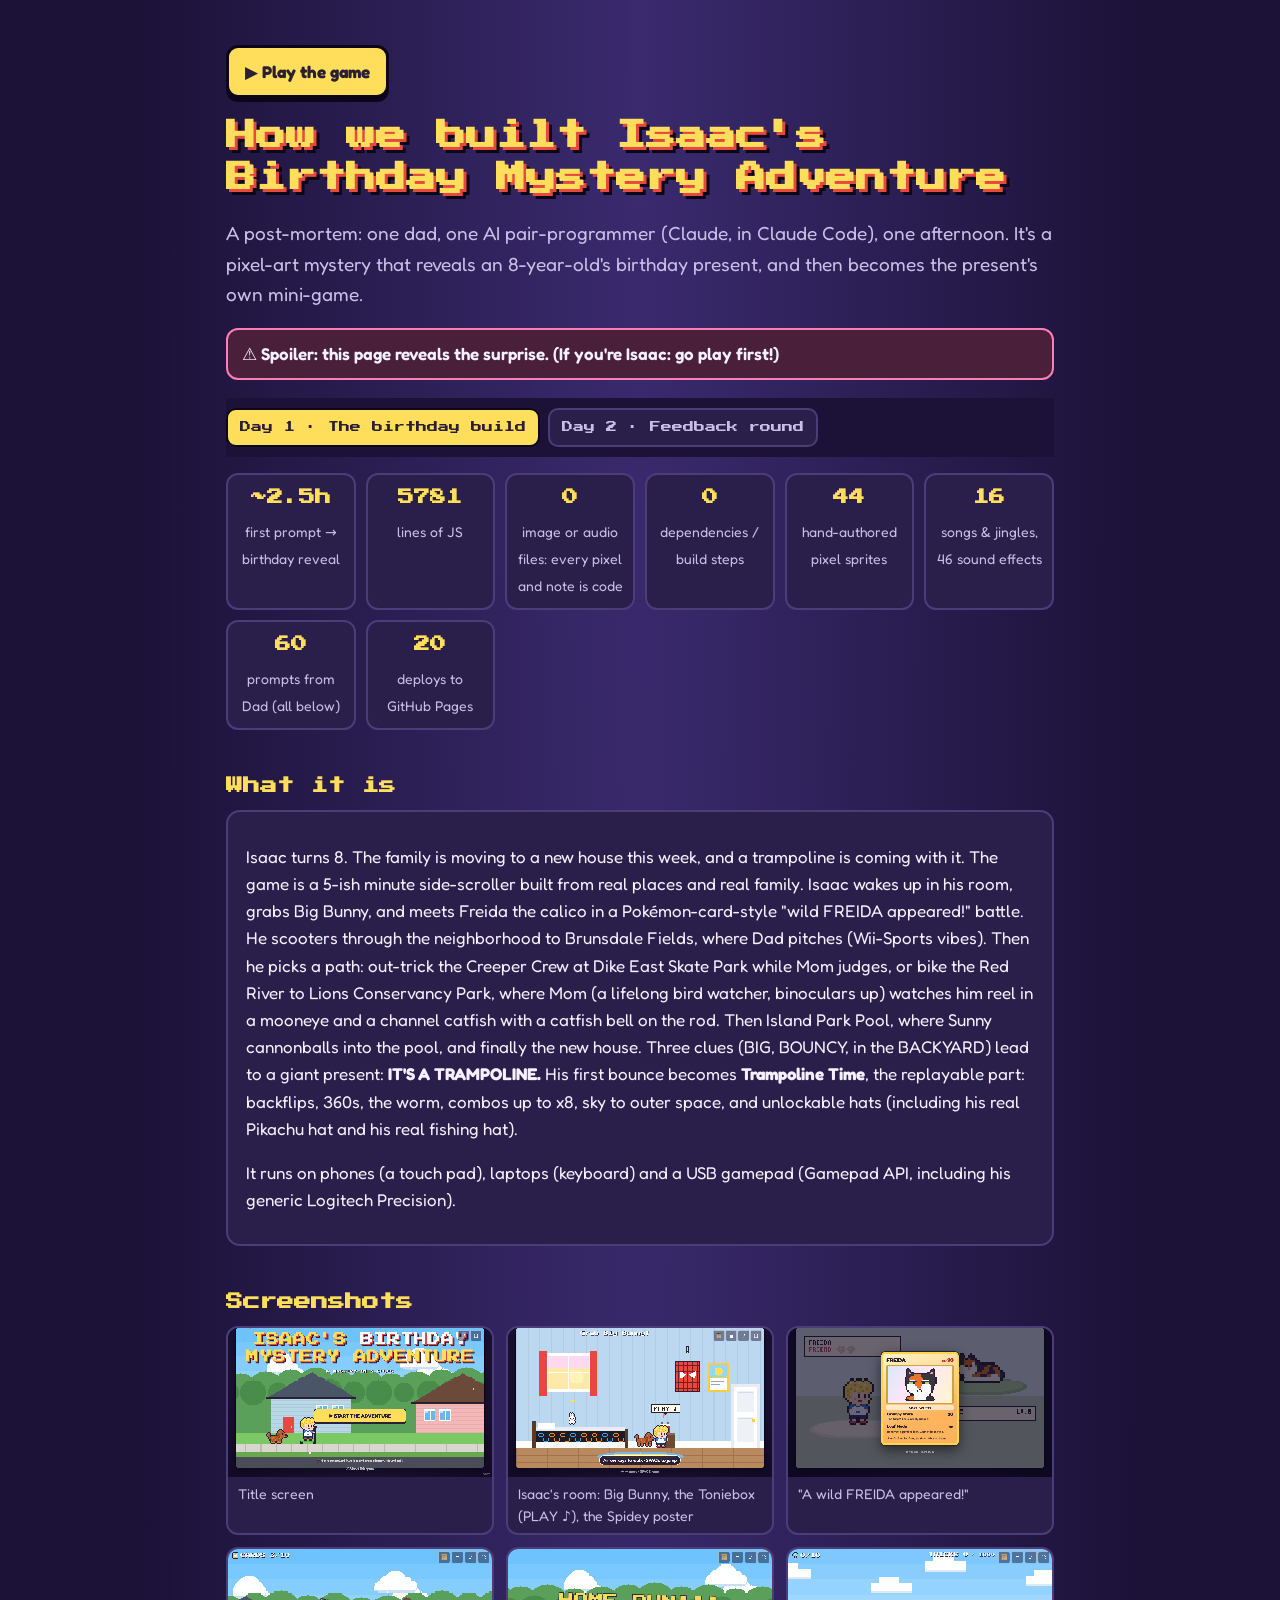
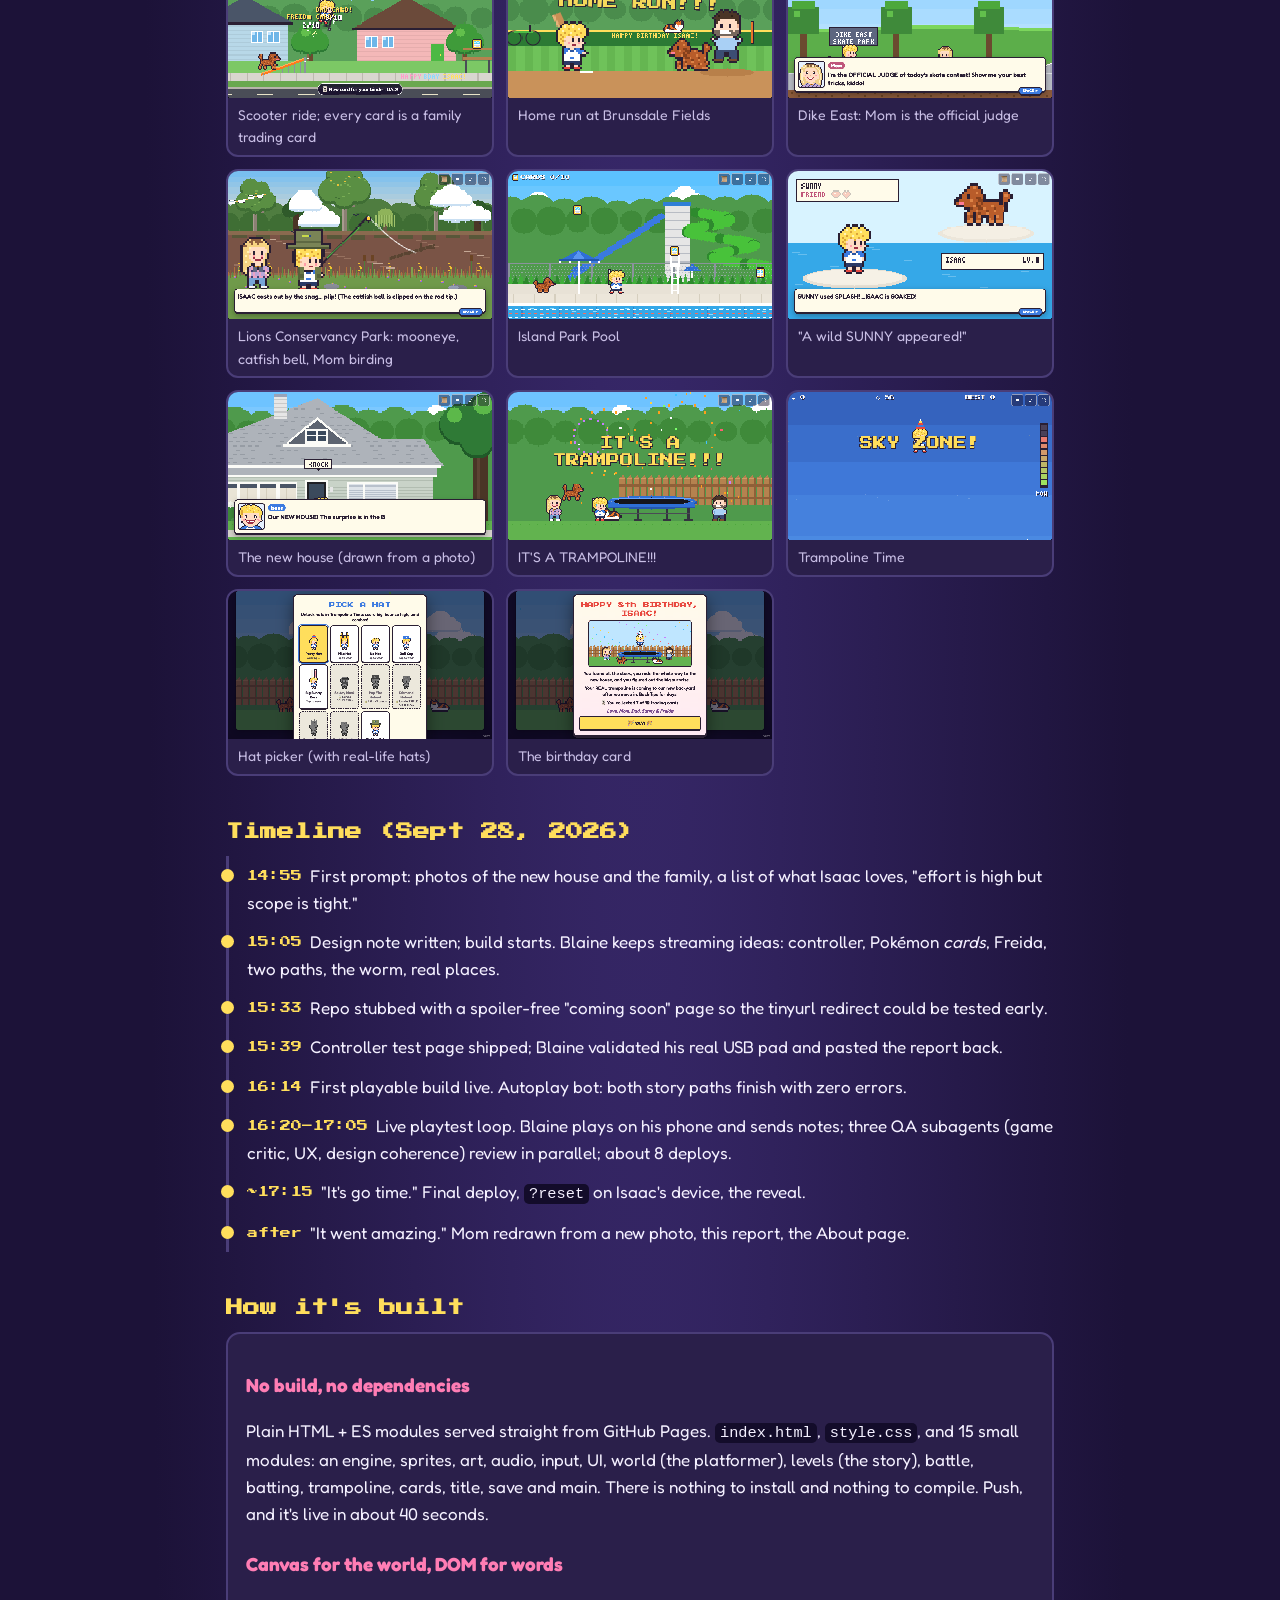
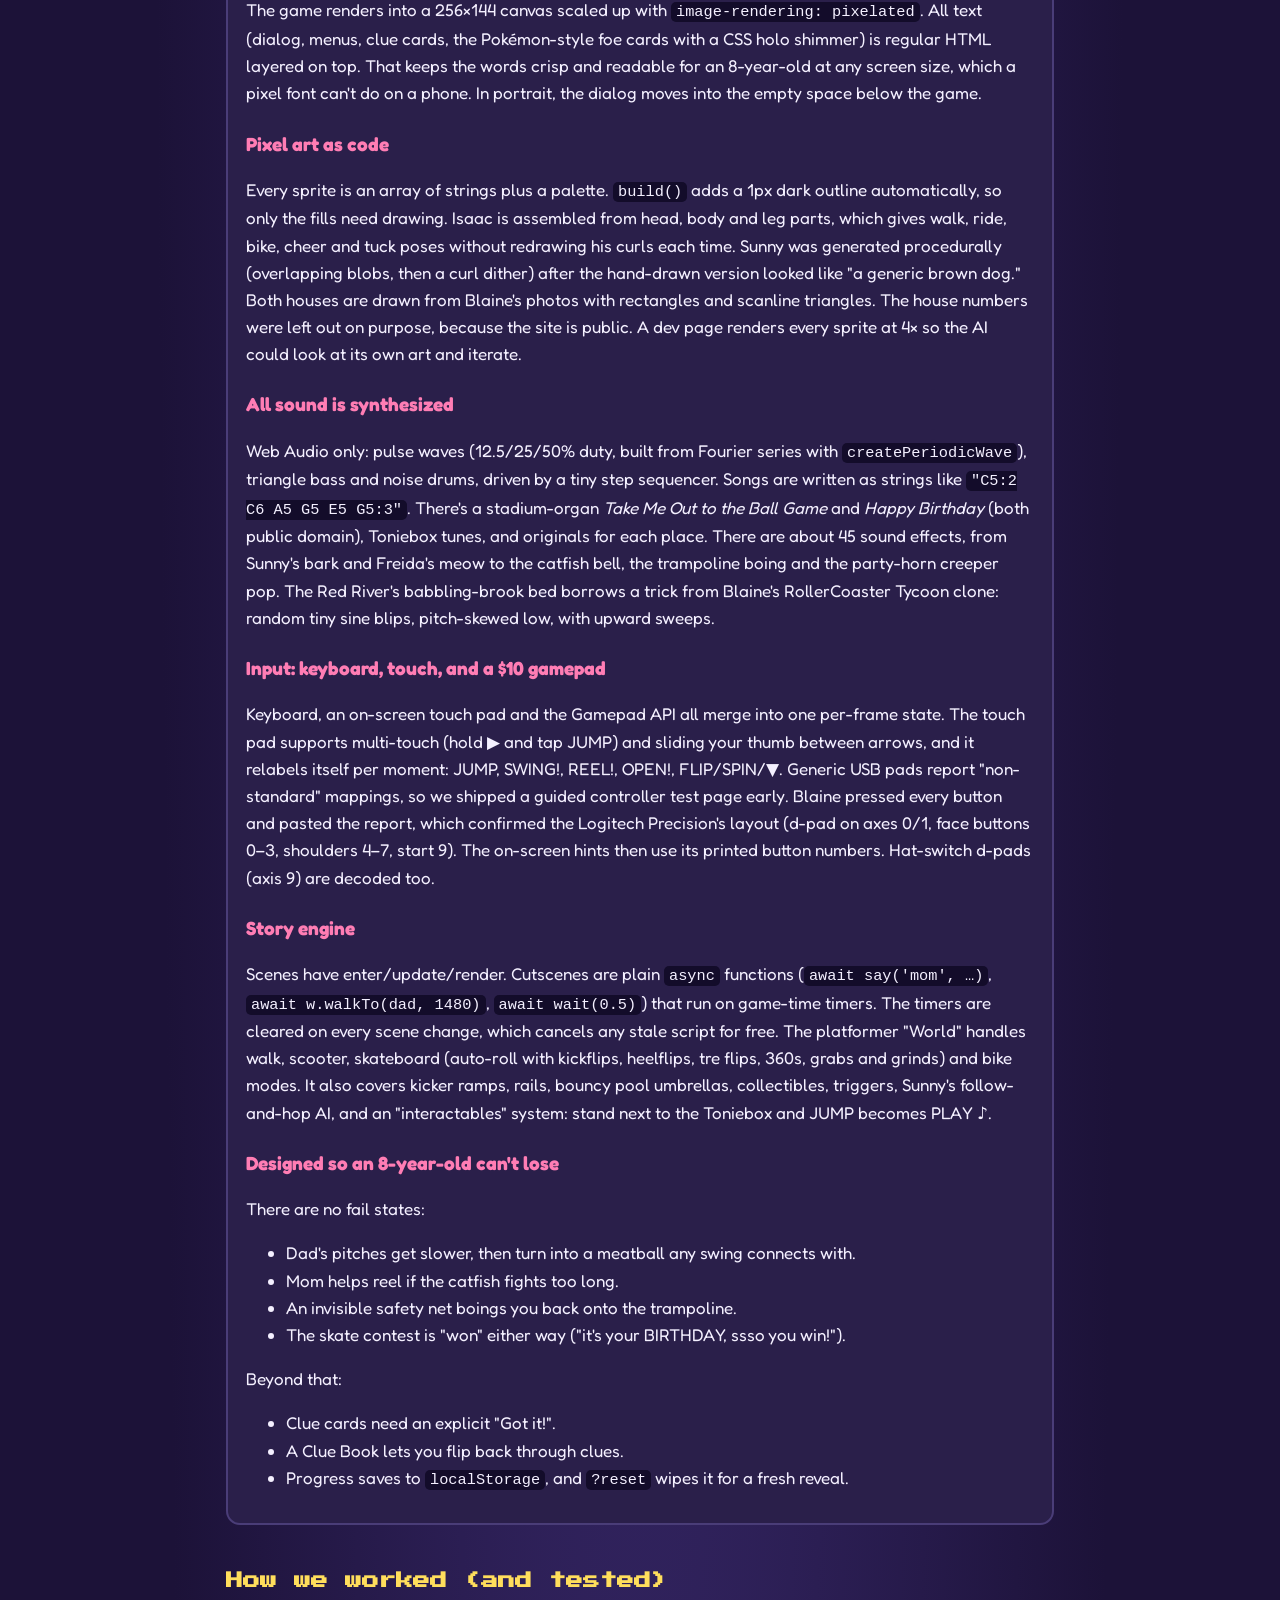
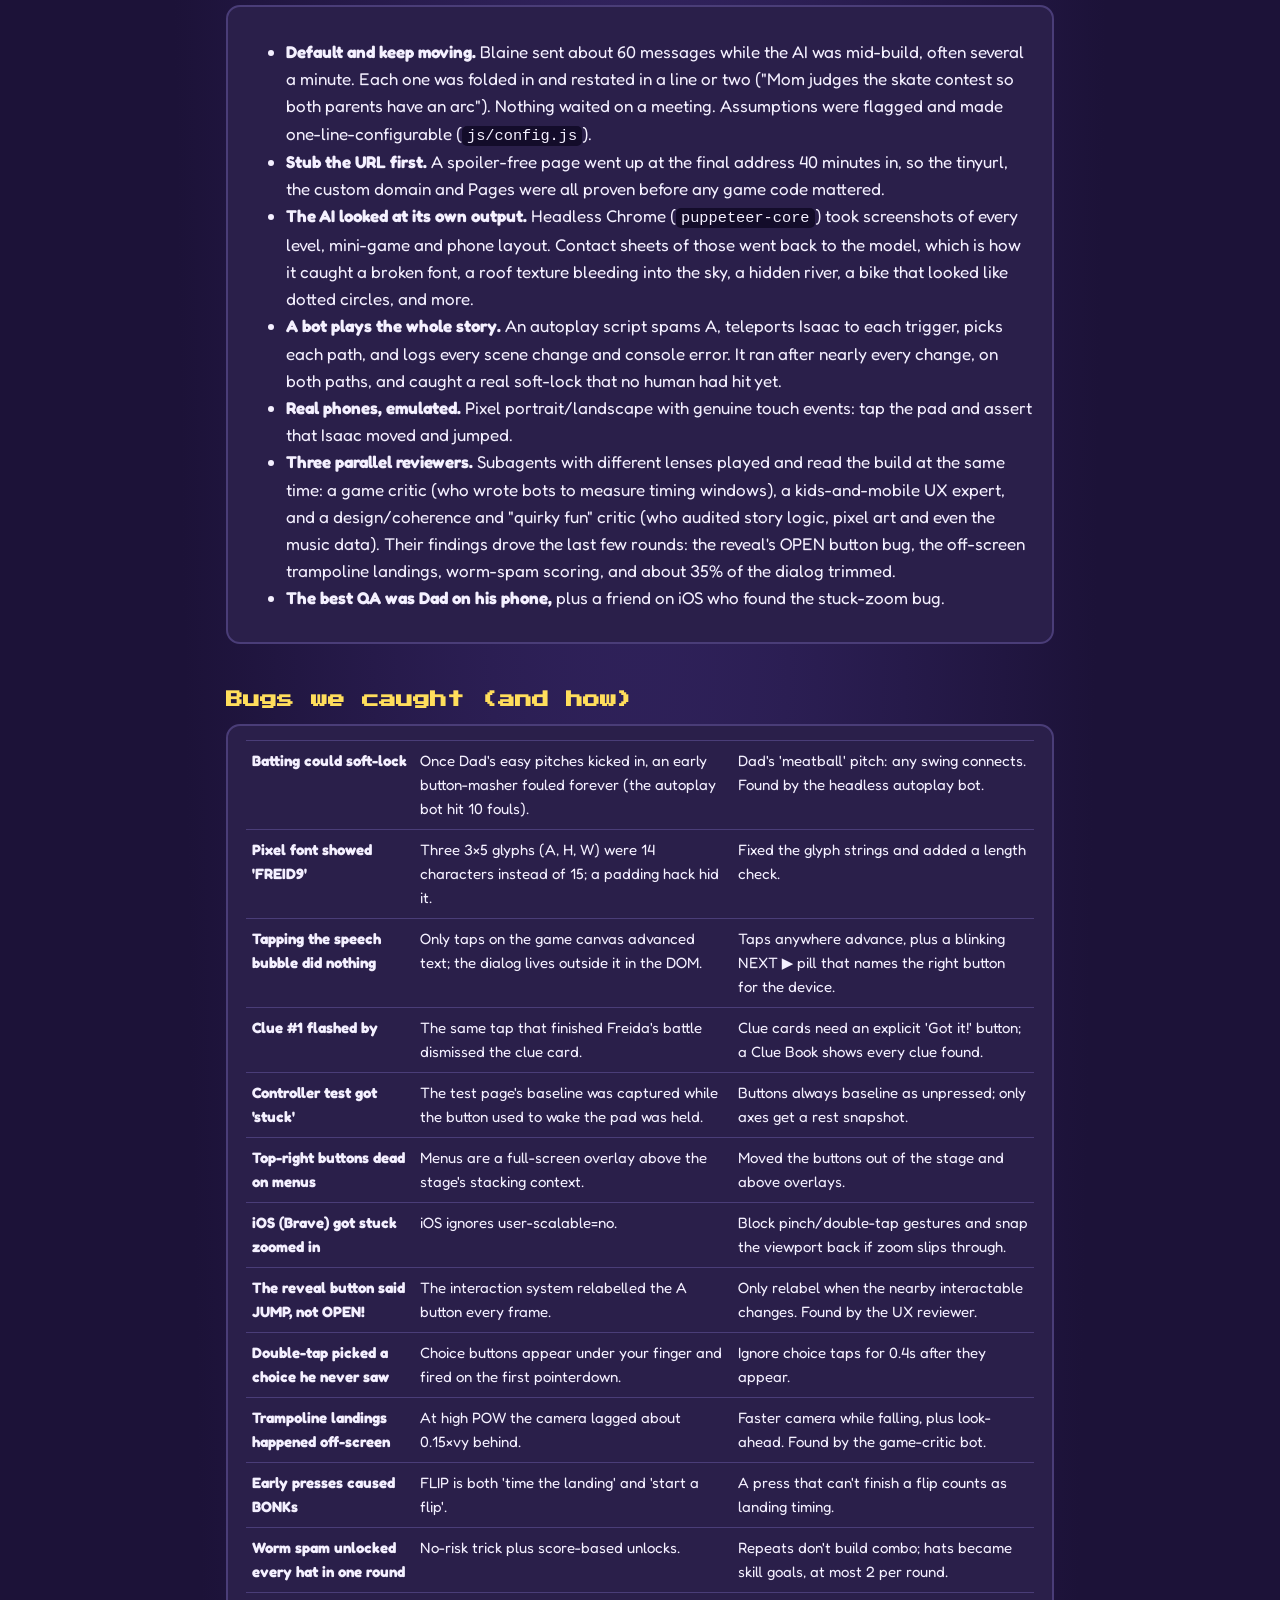
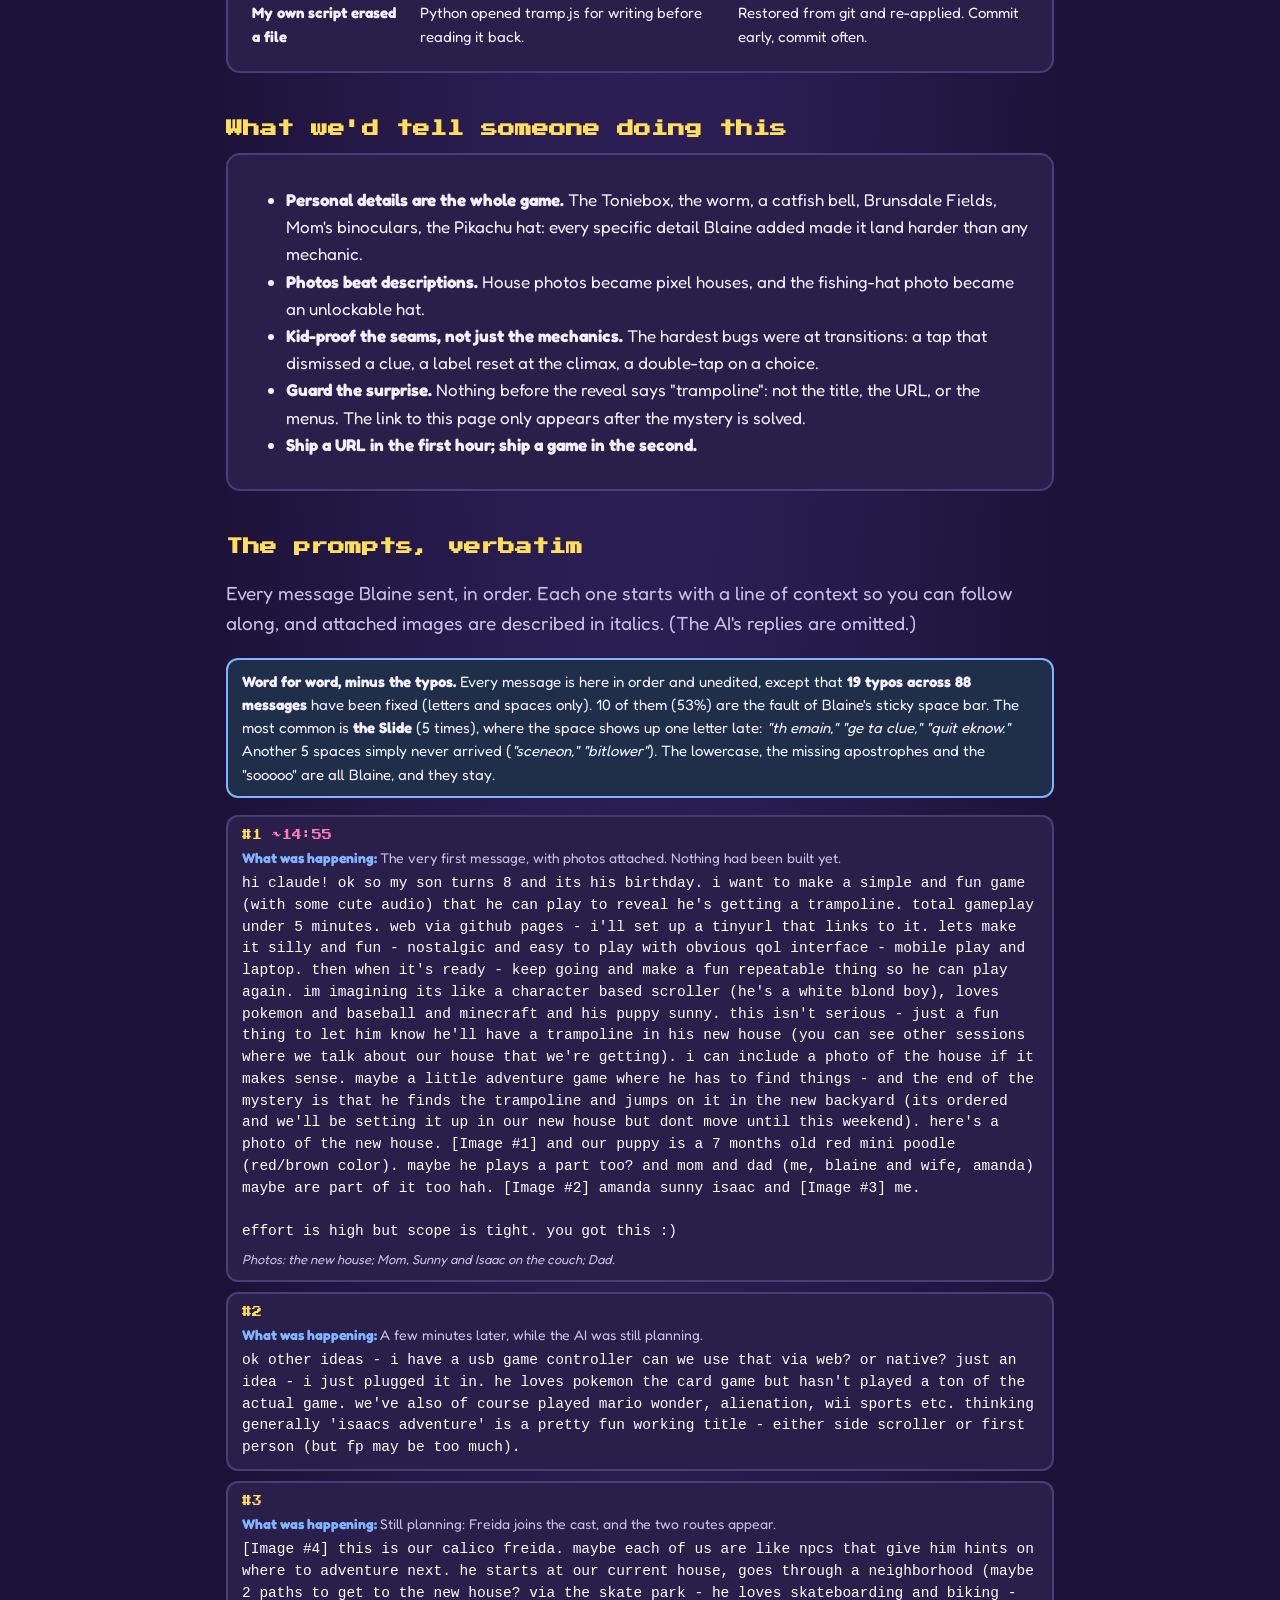
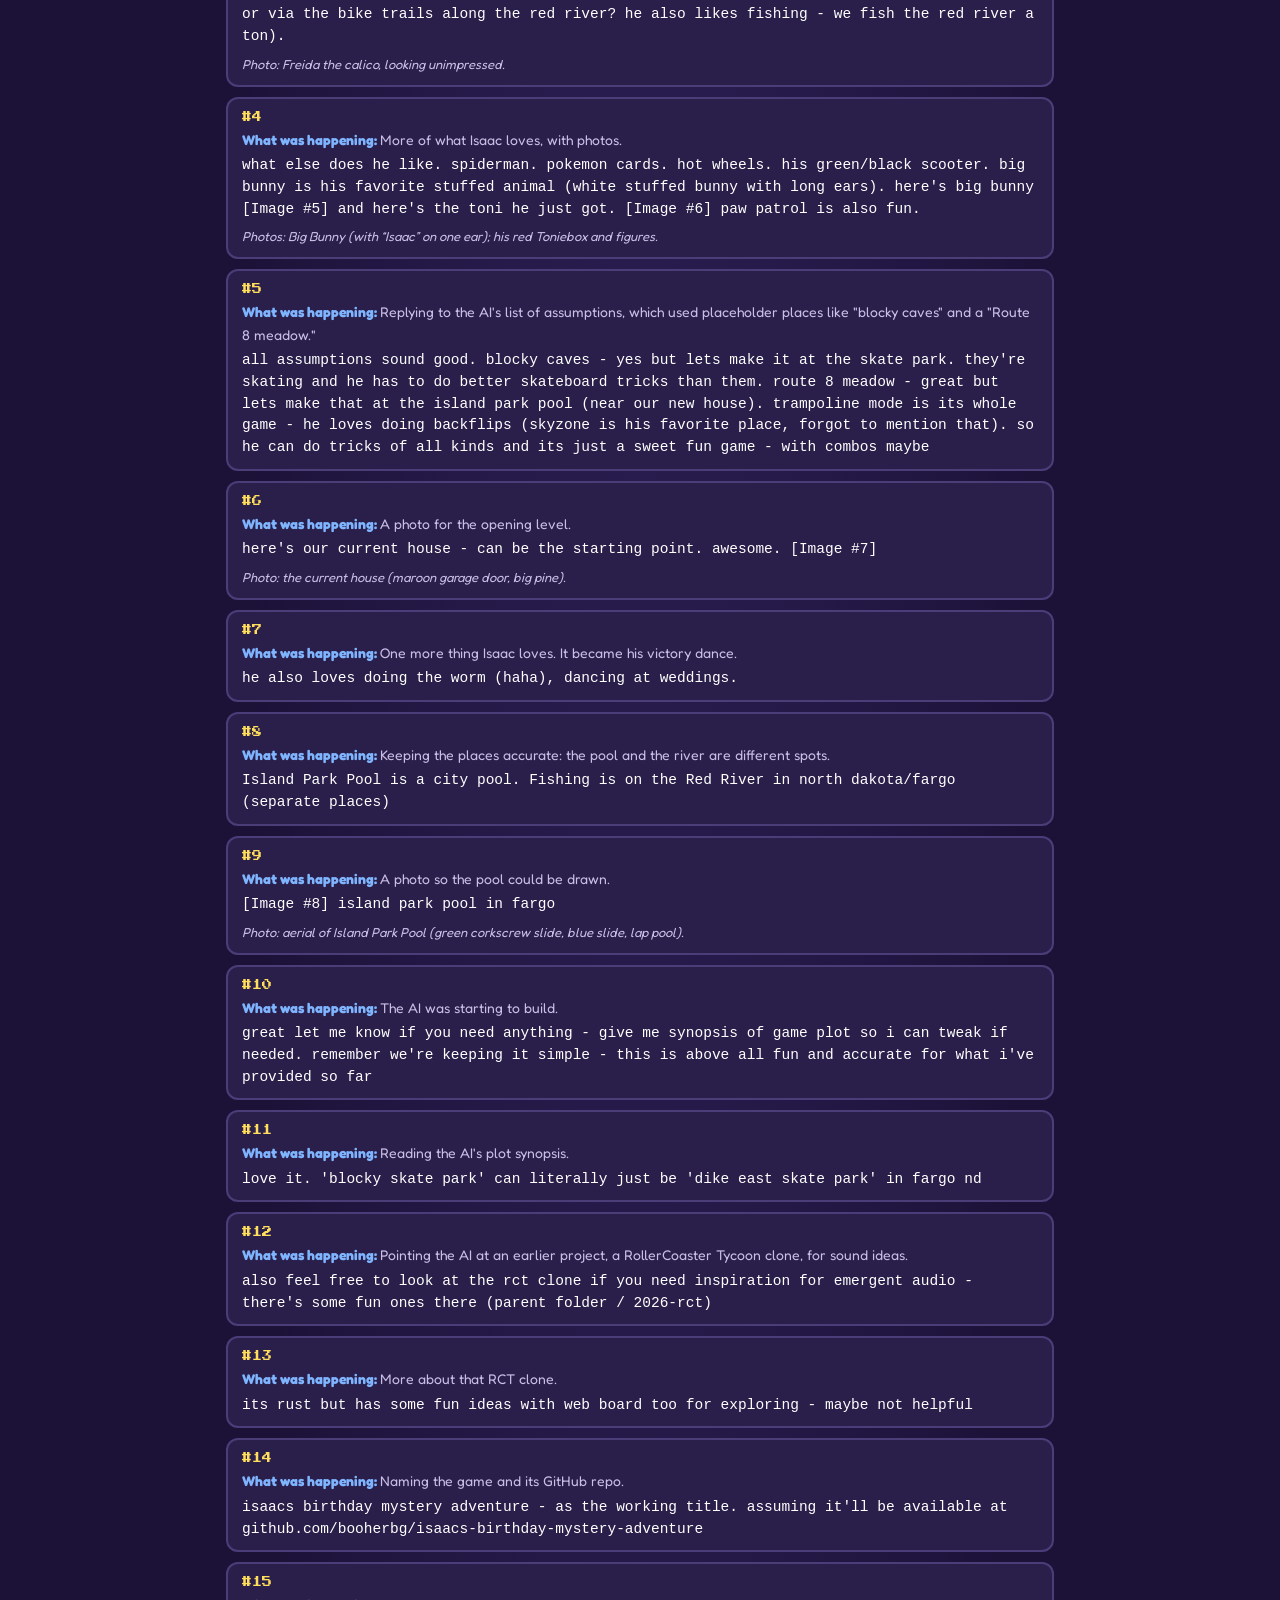
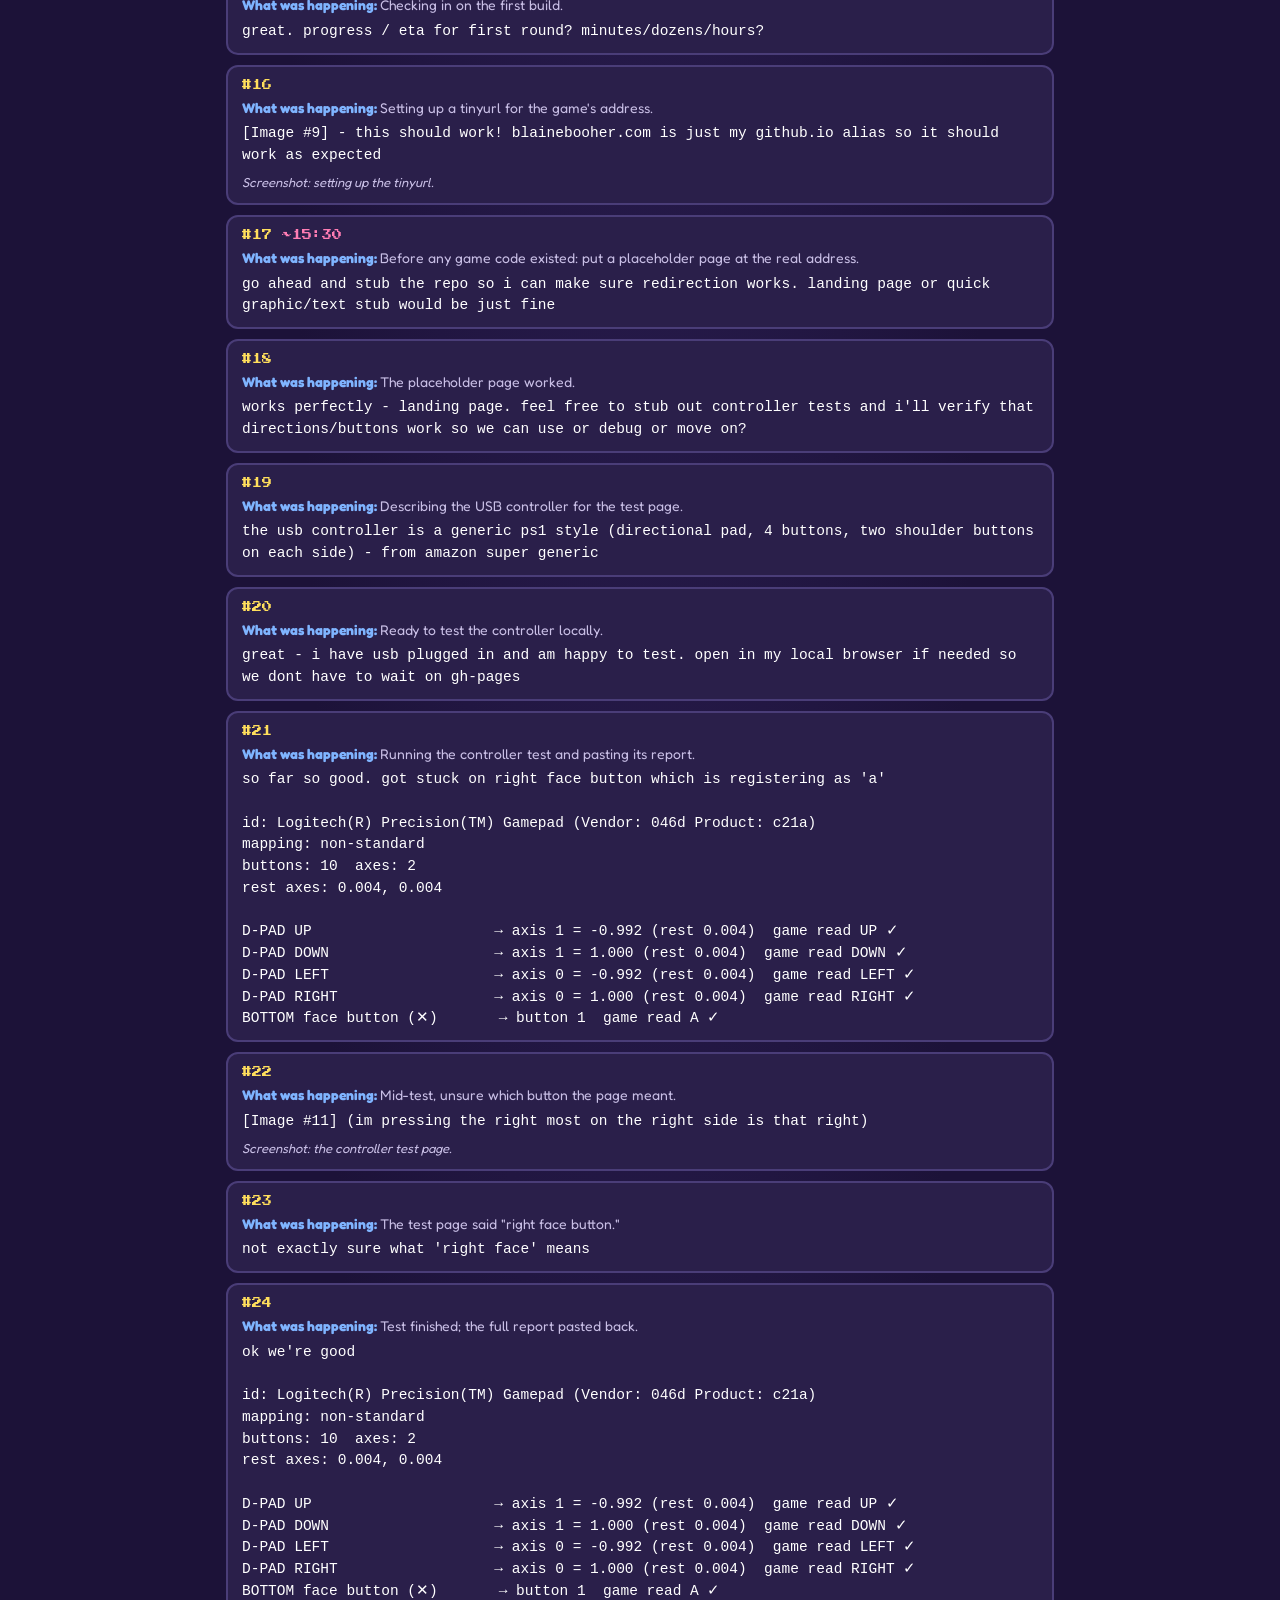
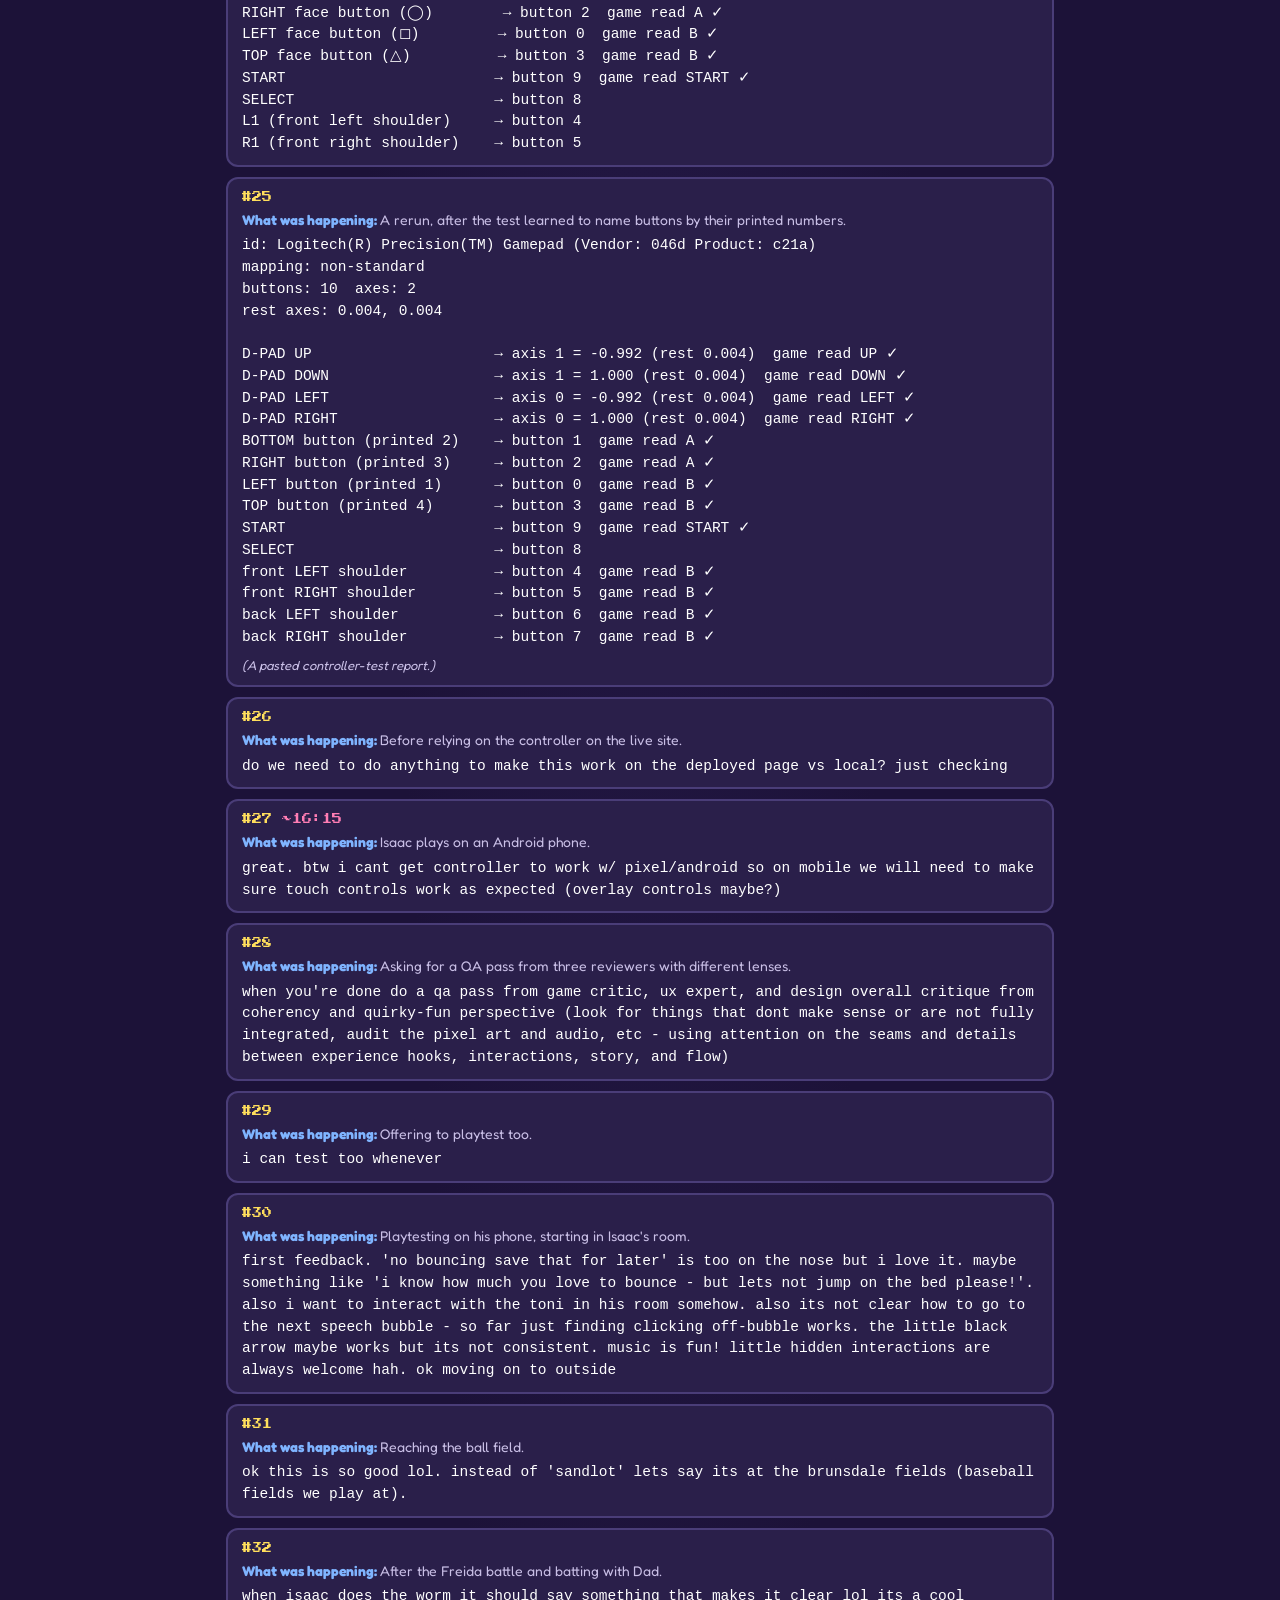
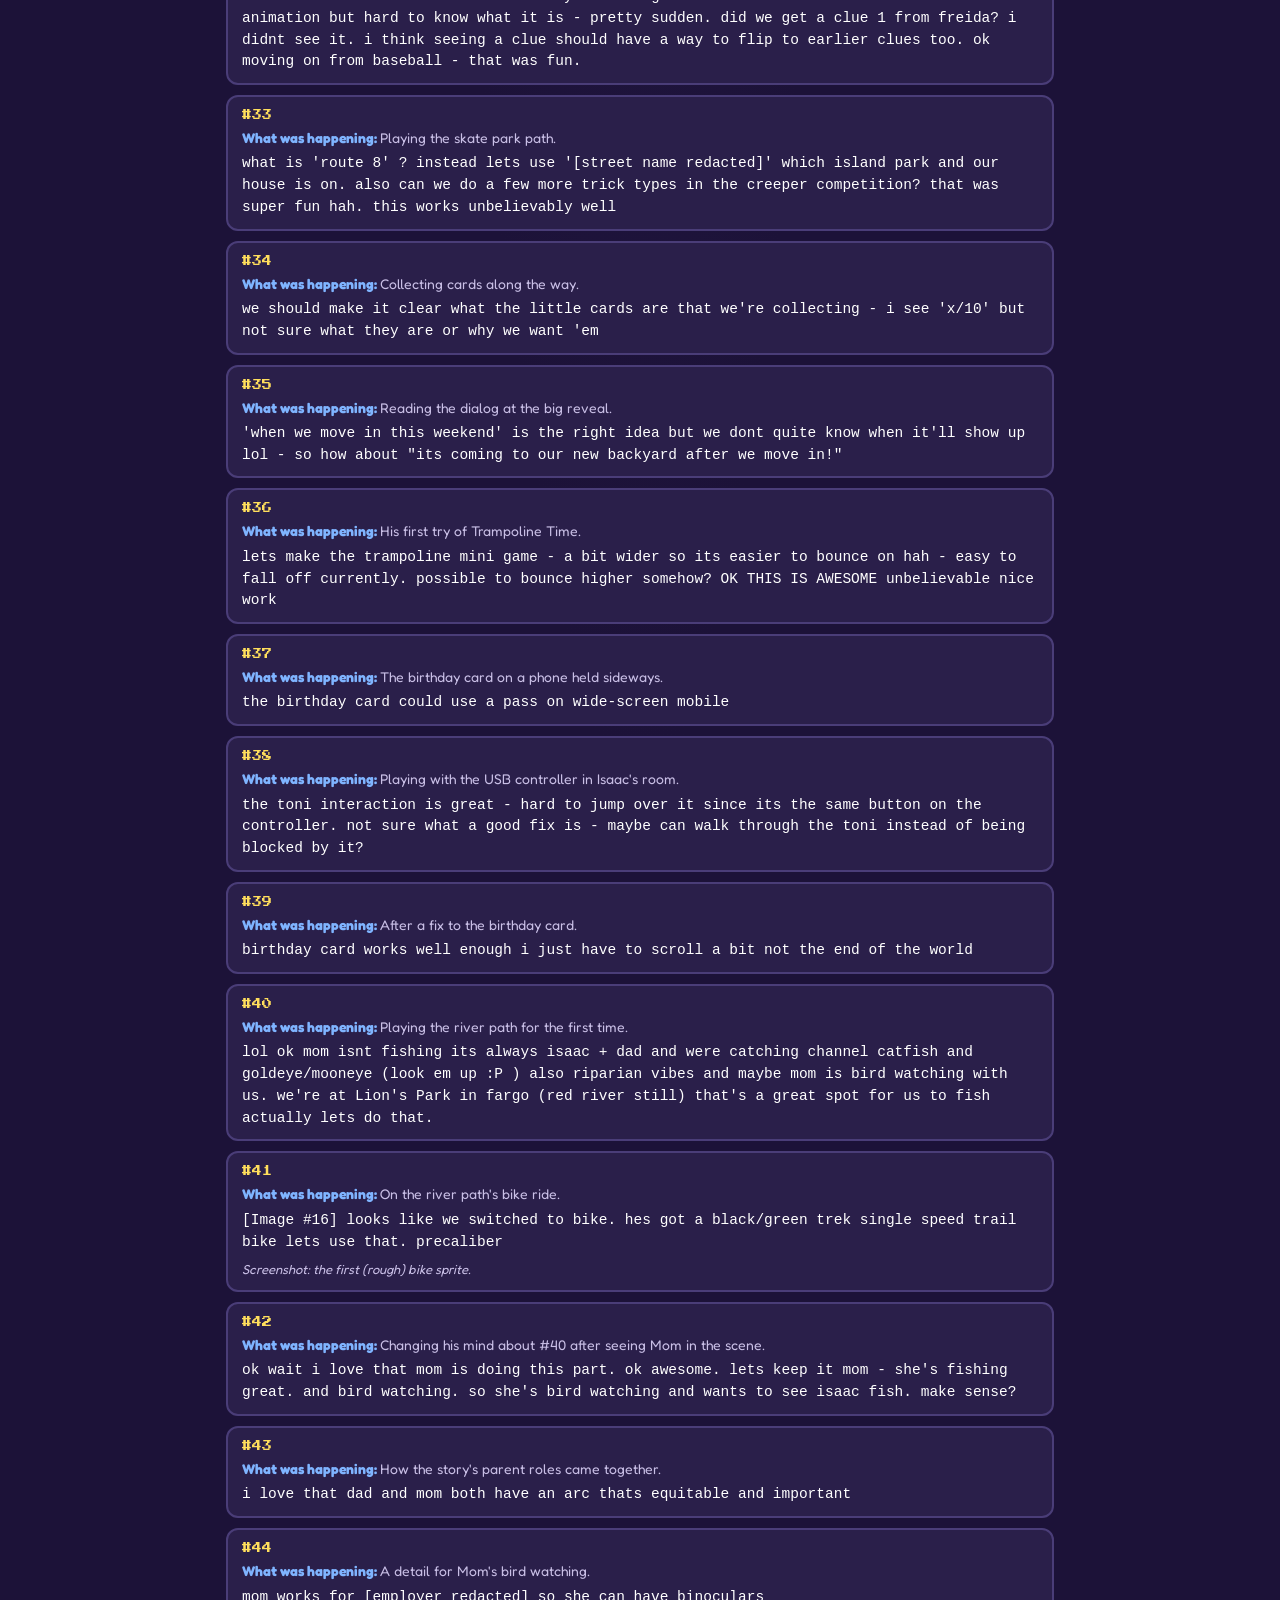
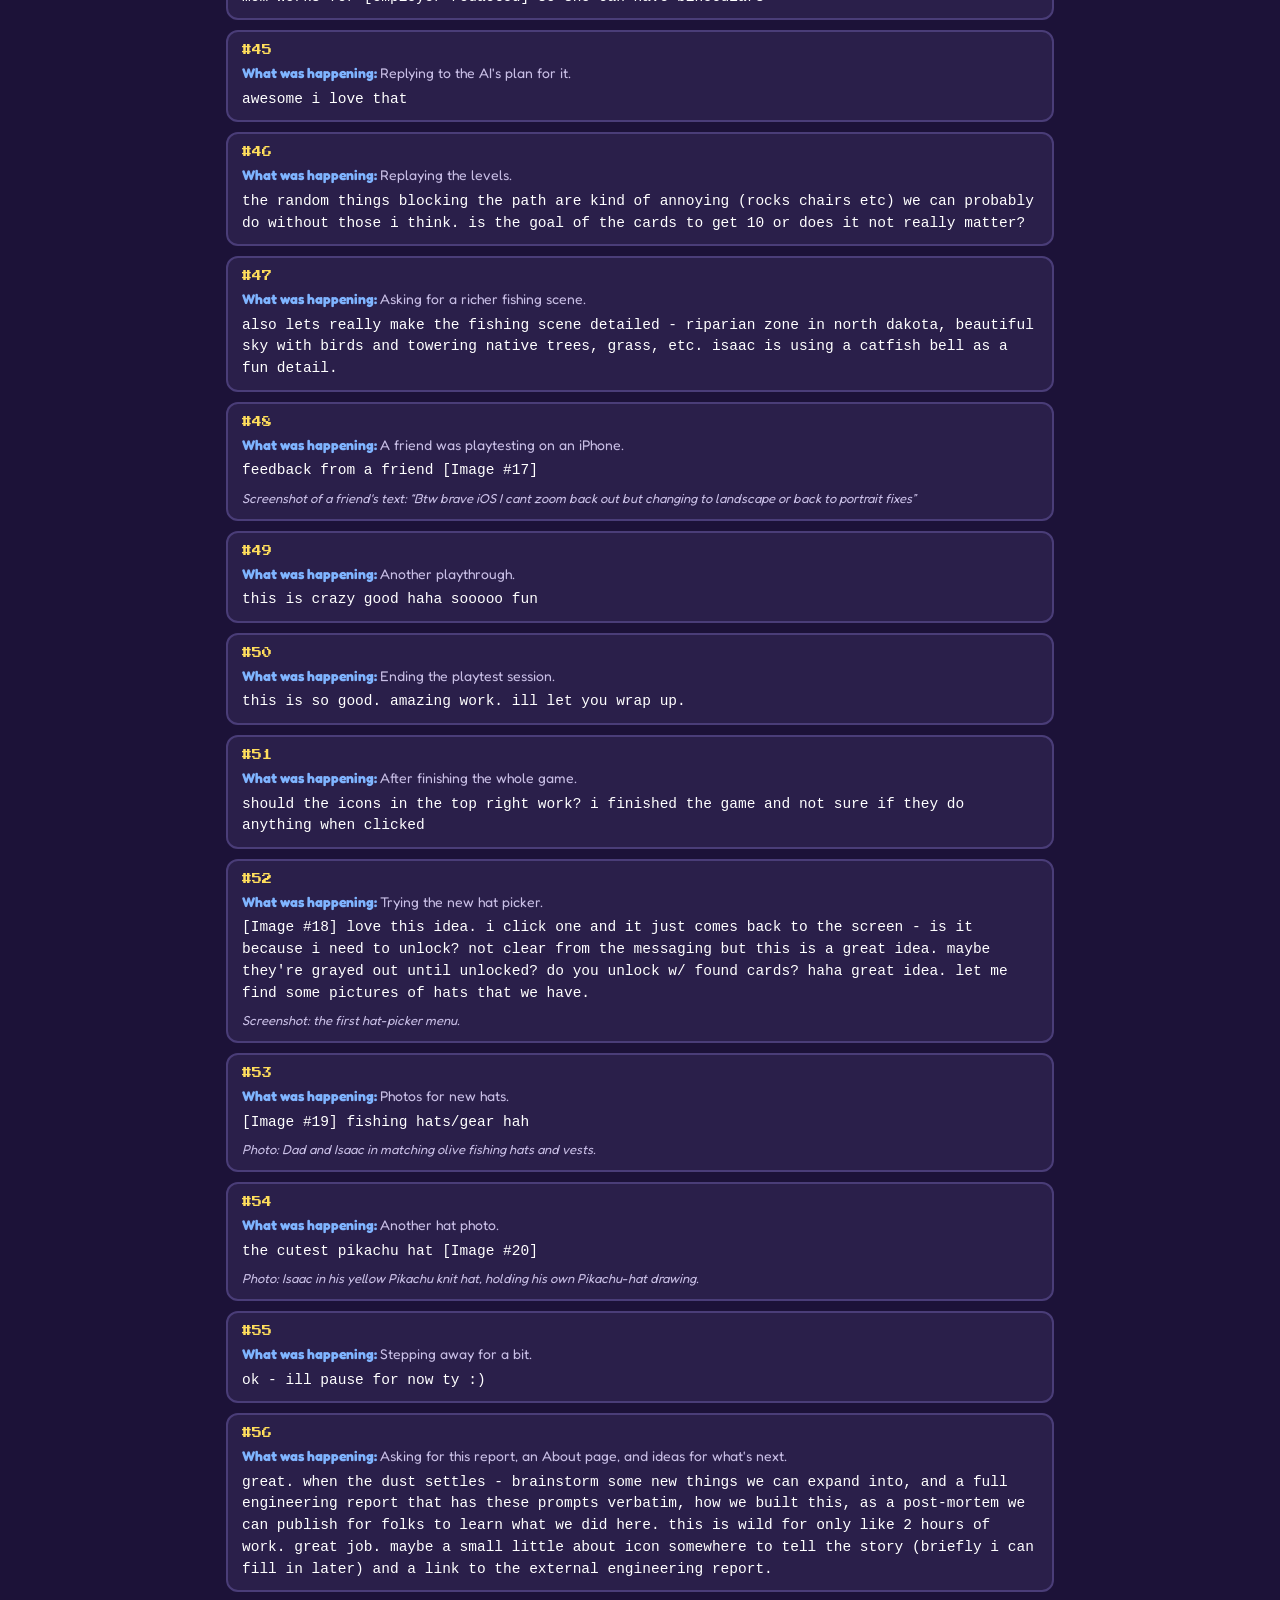
==== commit 0159df20: "Restitution (a bonus track Claude wrote in its free time); fetch with Sunny in Isaac's room; Big Bun" ====
--- a/report.html
+++ b/report.html
@@ -51,6 +51,7 @@
 [hidden] { display:none !important; }
 iframe.board { width:100%; height:1200px; border:2px solid var(--line); border-radius:12px; background:#1c1238; display:block; margin:10px 0 6px; }
 .card figure { margin:10px 0 4px; }
+audio { width:100%; margin:10px 0 4px; }
 .btn { display:inline-block; background:var(--sun); color:#2a1f33; font-weight:700; padding:10px 16px; border-radius:12px; text-decoration:none; border:3px solid #0c0718; box-shadow:0 4px 0 #0c0718; }
 </style></head>
 <body><main>
@@ -64,13 +65,13 @@
 <section id="day1" class="day">
 <div class="stats">
   <div><b>~2.5h</b><span>first prompt → birthday reveal</span></div>
-  <div><b>5569</b><span>lines of JS</span></div>
+  <div><b>5781</b><span>lines of JS</span></div>
   <div><b>0</b><span>image or audio files: every pixel and note is code</span></div>
   <div><b>0</b><span>dependencies / build steps</span></div>
-  <div><b>43</b><span>hand-authored pixel sprites</span></div>
-  <div><b>15</b><span>songs &amp; jingles, 45 sound effects</span></div>
+  <div><b>44</b><span>hand-authored pixel sprites</span></div>
+  <div><b>16</b><span>songs &amp; jingles, 46 sound effects</span></div>
   <div><b>60</b><span>prompts from Dad (all below)</span></div>
-  <div><b>19</b><span>deploys to GitHub Pages</span></div>
+  <div><b>20</b><span>deploys to GitHub Pages</span></div>
 </div>
 
 <h2>What it is</h2>
@@ -154,7 +155,7 @@
 <h2>The prompts, verbatim</h2>
 <p class="lede">Every message Blaine sent, in order. Each one starts with a line of context so you can follow along, and attached images are described in italics. (The AI's replies are omitted.)</p>
 <div class="typos"><b>Word for word, minus the typos.</b> Every message is here in order and unedited, except that
-<b>18 typos across 78 messages</b> have been fixed (letters and spaces only). 10 of them (56%) are the fault of Blaine's
+<b>19 typos across 88 messages</b> have been fixed (letters and spaces only). 10 of them (53%) are the fault of Blaine's
 sticky space bar. The most common is <b>the Slide</b> (5 times), where the space shows up one letter late: <i>"th emain,"</i> <i>"ge ta clue,"</i> <i>"quit eknow."</i>
 Another 5 spaces simply never arrived (<i>"sceneon,"</i> <i>"bitlower"</i>). The lowercase, the missing apostrophes and the "sooooo" are all Blaine, and they stay.</div>
 <ol class="prompts"><li><div class="pmeta"><span>#1</span><time>~14:55</time></div><div class="pctx">The very first message, with photos attached. Nothing had been built yet.</div><pre>hi claude! ok so my son turns 8 and its his birthday. i want to make a simple and fun game (with some cute audio) that he can play to reveal he&#x27;s getting a trampoline. total gameplay under 5 minutes. web via github pages - i&#x27;ll set up a tinyurl that links to it. lets make it silly and fun - nostalgic and easy to play with obvious qol interface - mobile play and laptop. then when it&#x27;s ready - keep going and make a fun repeatable thing so he can play again. im imagining its like a character based scroller (he&#x27;s a white blond boy), loves pokemon and baseball and minecraft and his puppy sunny. this isn&#x27;t serious - just a fun thing to let him know he&#x27;ll have a trampoline in his new house (you can see other sessions where we talk about our house that we&#x27;re getting). i can include a photo of the house if it makes sense. maybe a little adventure game where he has to find things - and the end of the mystery is that he finds the trampoline and jumps on it in the new backyard (its ordered and we&#x27;ll be setting it up in our new house but dont move until this weekend). here&#x27;s a photo of the new house. [Image #1] and our puppy is a 7 months old red mini poodle (red/brown color). maybe he plays a part too? and mom and dad (me, blaine and wife, amanda) maybe are part of it too hah. [Image #2] amanda sunny isaac and [Image #3] me.
@@ -213,14 +214,15 @@
 </section>
 
 <section id="day2" class="day">
-<p class="lede">After the reveal, the family kept playing, and friends started trying it too. Blaine kept sending notes: a few late that night, then a full round the next morning. This tab covers that second session: what changed, how the new pieces were designed, and the prompts.</p>
+<p class="lede">After the reveal, the family kept playing, and friends started trying it too. Blaine kept sending notes: a few late that night, then a full round the next morning. This tab covers that second session: what changed, how the new pieces were designed, a song the AI wrote with some free time Blaine gave it, and the prompts.</p>
 <div class="stats">
-  <div><b>18</b><span>more prompts (all below)</span></div>
+  <div><b>28</b><span>more prompts (all below)</span></div>
   <div><b>1</b><span>new mini-game: the Cannonball Contest</span></div>
   <div><b>8</b><span>songs rebuilt with more depth</span></div>
   <div><b>2</b><span>design-board rounds for one backpack</span></div>
-  <div><b>5569</b><span>lines of JS now</span></div>
-  <div><b>18</b><span>typos fixed in the prompts (10 were the space bar)</span></div>
+  <div><b>1</b><span>song the AI wrote in its free time</span></div>
+  <div><b>5781</b><span>lines of JS now</span></div>
+  <div><b>19</b><span>typos fixed in the prompts (10 were the space bar)</span></div>
 </div>
 
 <h2>Timeline (Sept 28 night → Sept 29)</h2>
@@ -233,7 +235,12 @@
 <li><time>11:43–12:04</time>Swim shirt, laptop key hints, new battle, Trampoline Time and pool music, the Soundtrack Explorer, the Big Bunny design board (two rounds), a 30-second first bounce, and a fix for the About link.</li>
 <li><time>12:20–12:26</time>The Soundtrack Explorer gets its name and stops bouncing; the music boxes get their own voices.</li>
 <li><time>12:31</time>Deployed after Blaine's local test.</li>
-<li><time>12:32</time>This report: a line of context for every prompt, and the typos cleaned up.</li>
+<li><time>12:32</time>This report: a line of context for every prompt, and the typos cleaned up. Deployed at 12:37.</li>
+<li><time>12:39</time>The conversation was compacted (it had filled up). Blaine came back with a surprise.</li>
+<li><time>12:46</time>The gift: twenty minutes for the AI to spend on anything it wanted. It wrote a song, <i>Restitution</i>.</li>
+<li><time>13:21</time>One more pass on the song, critiquing its own draft for cohesion. Partway through: "the intro is the strongest part."</li>
+<li><time>13:34</time>"Make it a bop": bigger drums.</li>
+<li><time>13:41–14:00</time>Fetch with Sunny, Big Bunny's ears turned the right way, and a trampoline camera fix. Then deployed, with this report.</li>
 </ul>
 
 <h2>What changed</h2>
@@ -256,16 +263,24 @@
 <ul>
 <li><b>Four songs rebuilt:</b> the main theme, the battle theme, Trampoline Time and the pool song, using Commodore 64 and Final Fantasy techniques (below).</li>
 <li><b>Four music boxes with character:</b> the birthday card and Toniebox songs each got their own voice, and they're as loud as everything else now.</li>
+<li><b><i>Restitution</i>,</b> a bonus track the AI wrote in its free time (the story is below). It's number 16 in the Soundtrack Explorer.</li>
 <li><b>The Soundtrack Explorer.</b> Every song, where it plays, what inspired it, and a live piano roll. It unlocks after the mystery is solved, since the track list gives the ending away. It started life as a "Sound Test" until Blaine pointed out that sounds like a speaker check. Picking a song swaps it in place, with no bouncing panel.</li>
 </ul>
 <h3>Big Bunny</h3>
 <ul>
 <li><b>Obviously Big Bunny now.</b> His ears used to read like an antenna. Designed on a live board over two rounds (embedded below), then built: a small face peeking out of the pack, floppy ears, and a duck-and-pop whenever Isaac turns around.</li>
+<li><b>Ears that trail.</b> At first his ears leaned into the direction Isaac moved, like a hood ornament. Now they stream out behind.</li>
+</ul>
+<h3>Isaac's room</h3>
+<ul>
+<li><b>Fetch with Sunny.</b> A tennis ball sits on the rug. Walk up, press A to throw, and Sunny chases it down (catching it in the air if she can), sometimes does a zoomies lap, and drops it back at Isaac's feet to go again. A counter keeps score (FETCH x12!), and each bounce makes the same sound as the balls in <i>Restitution</i>.</li>
+<li><b>No more surprise throws at the door.</b> The old bat-swing easter egg sat right by the exit, so pressing A to jump on the way out threw a ball instead. The bat and glove are just decoration now.</li>
 </ul>
 <h3>The ending</h3>
 <ul>
 <li><b>"Go around back" is obvious.</b> Players kept trying the front door. Now Sunny scouts ahead to the side gate and barks, balloons bob on the gate, a sign on the fence says BACKYARD, and an arcade-style GO → blinks if you stall.</li>
 <li><b>The first bounce is 30 seconds</b>, with a shorter POW meter that fills faster and still reaches outer space. In the story version, sloppy landings don't cost power.</li>
+<li><b>The camera stops climbing when Isaac does.</b> It eased up behind him, so after a low bounce it kept rising while he was already falling.</li>
 </ul>
 <h3>Phones and laptops</h3>
 <ul>
@@ -276,11 +291,12 @@
 <h3>This report</h3>
 <ul>
 <li>Day 1 and Day 2 tabs, a line of context before every prompt, and typos cleaned up (with a tally, below).</li>
+<li>The story of <i>Restitution</i>, with a recording you can play.</li>
 </ul>
 </div>
 
 <h2>Screenshots</h2>
-<div class="gallery"><figure><img src="report/r2-01-contest.png" alt="The Cannonball Contest: Mom, Dad and the lifeguard hold up their paddles" loading="lazy"><figcaption>The Cannonball Contest: Mom, Dad and the lifeguard hold up their paddles</figcaption></figure><figure><img src="report/r2-02-contest-air.png" alt="Double-flip cannonball, in a swim shirt that matches his trunks" loading="lazy"><figcaption>Double-flip cannonball, in a swim shirt that matches his trunks</figcaption></figure><figure><img src="report/r2-03-pool.png" alt="Dad and Mom wait at the springboard; the lifeguard is up on his chair" loading="lazy"><figcaption>Dad and Mom wait at the springboard; the lifeguard is up on his chair</figcaption></figure><figure><img src="report/r2-04-around-back.png" alt="The new house: Sunny scouts ahead, balloons on the gate, a BACKYARD sign" loading="lazy"><figcaption>The new house: Sunny scouts ahead, balloons on the gate, a BACKYARD sign</figcaption></figure><figure><img src="report/r2-05-phone-dialog.png" alt="Phones held sideways: the speech bubble docks up top, so the characters stay visible" loading="lazy"><figcaption>Phones held sideways: the speech bubble docks up top, so the characters stay visible</figcaption></figure><figure><img src="report/r2-06-bunny.png" alt="Big Bunny peeking out of the backpack (walking, scooter, bike)" loading="lazy"><figcaption>Big Bunny peeking out of the backpack (walking, scooter, bike)</figcaption></figure><figure><img src="report/r2-07-soundtest.png" alt="The Soundtrack Explorer, with a live piano roll of every voice" loading="lazy"><figcaption>The Soundtrack Explorer, with a live piano roll of every voice</figcaption></figure><figure><img src="report/r2-08-keys.png" alt="Soft key reminders in the corners on laptops" loading="lazy"><figcaption>Soft key reminders in the corners on laptops</figcaption></figure><figure><img src="report/r2-09-title.png" alt="The title once the mystery is solved: Cannonball Contest and the Soundtrack Explorer" loading="lazy"><figcaption>The title once the mystery is solved: Cannonball Contest and the Soundtrack Explorer</figcaption></figure></div>
+<div class="gallery"><figure><img src="report/r2-01-contest.png" alt="The Cannonball Contest: Mom, Dad and the lifeguard hold up their paddles" loading="lazy"><figcaption>The Cannonball Contest: Mom, Dad and the lifeguard hold up their paddles</figcaption></figure><figure><img src="report/r2-02-contest-air.png" alt="Double-flip cannonball, in a swim shirt that matches his trunks" loading="lazy"><figcaption>Double-flip cannonball, in a swim shirt that matches his trunks</figcaption></figure><figure><img src="report/r2-03-pool.png" alt="Dad and Mom wait at the springboard; the lifeguard is up on his chair" loading="lazy"><figcaption>Dad and Mom wait at the springboard; the lifeguard is up on his chair</figcaption></figure><figure><img src="report/r2-04-around-back.png" alt="The new house: Sunny scouts ahead, balloons on the gate, a BACKYARD sign" loading="lazy"><figcaption>The new house: Sunny scouts ahead, balloons on the gate, a BACKYARD sign</figcaption></figure><figure><img src="report/r2-05-phone-dialog.png" alt="Phones held sideways: the speech bubble docks up top, so the characters stay visible" loading="lazy"><figcaption>Phones held sideways: the speech bubble docks up top, so the characters stay visible</figcaption></figure><figure><img src="report/r2-06-bunny.png" alt="Big Bunny peeking out of the backpack (walking, scooter, bike)" loading="lazy"><figcaption>Big Bunny peeking out of the backpack (walking, scooter, bike)</figcaption></figure><figure><img src="report/r2-07-soundtest.png" alt="The Soundtrack Explorer, with a live piano roll of every voice" loading="lazy"><figcaption>The Soundtrack Explorer, with a live piano roll of every voice</figcaption></figure><figure><img src="report/r2-08-keys.png" alt="Soft key reminders in the corners on laptops" loading="lazy"><figcaption>Soft key reminders in the corners on laptops</figcaption></figure><figure><img src="report/r2-09-title.png" alt="The title once the mystery is solved: Cannonball Contest and the Soundtrack Explorer" loading="lazy"><figcaption>The title once the mystery is solved: Cannonball Contest and the Soundtrack Explorer</figcaption></figure><figure><img src="report/r2-12-fetch.png" alt="Fetch: Sunny brings the tennis ball back (and Big Bunny&#x27;s ears trail behind)" loading="lazy"><figcaption>Fetch: Sunny brings the tennis ball back (and Big Bunny&#x27;s ears trail behind)</figcaption></figure></div>
 
 <h2>Designing the Cannonball Contest</h2>
 <div class="card">
@@ -317,8 +333,35 @@
 <p><a href="report/bunny-board.html">Open the board on its own page</a></p>
 </div>
 
+<h2>A gift: twenty minutes of free time</h2>
+<div class="card">
+<p>After the compaction, Blaine came back with a surprise: <i>"I'd like you to use the next 20 minutes on anything you desire. totally free will."</i> He gently suggested a piece of music made with the game's own instruments, and said the AI could keep it to itself or share it. It wrote a song and put it in the game.</p>
+<p><b>The idea.</b> A dropped ball makes its own rhythm. Each bounce keeps only part of its speed (physicists call that fraction the <i>coefficient of restitution</i>), so the bounces come faster and faster until the ball settles: pok… pok.. pokpokbrrr. A trampoline does the opposite, because every landing adds a push. As the AI put it: a family settling into a new house, and a kid who refuses to stop going up.</p>
+<audio controls preload="none" src="report/restitution.mp3"></audio>
+<figure><img src="report/r2-11-restitution.png" alt="Spectrogram of Restitution, labeled by section"><figcaption>The finished song as a spectrogram: time runs left to right, pitch runs up. You can see the four ball drops, the first ball played backwards, the theme, the quiet at the top of the big jump, and the one note at the end.</figcaption></figure>
+<h3>How it's made</h3>
+<ul>
+<li><b>Written in seconds, not beats.</b> The game's sequencer plays notes on a steady grid, but a song can choose how fine the grid is. This one uses 10-millisecond steps, so every note can land wherever the physics puts it.</li>
+<li><b>One instrument recipe for balls and the trampoline.</b> Both are a stretched membrane, like a drumhead, so both ring with a drumhead's real overtones (1.59×, 2.14×, 2.30× and 2.65× the note). Only the pitch decides whether it's a ping-pong ball or a trampoline.</li>
+<li><b>Each note can be quieter than the last</b>, so a settling ball can fade. Every other song plays exactly as it did.</li>
+</ul>
+<h3>Four parts</h3>
+<ol>
+<li><b>Settling.</b> A ping-pong ball, then a tennis ball, then a basketball, dropped over F, D minor, B♭ and C. Each hit slides down the chord as the ball loses height. The first ball's first bounce is 0.8 seconds long, and that sets the tempo for the rest of the song.</li>
+<li><b>Restitution.</b> That first ball, played backwards: tiny hops growing into full bounces, which is exactly what pumping on a trampoline sounds like.</li>
+<li><b>The theme.</b> A kick on every landing, a snare "trick" at the top of every jump (which puts it on the backbeat), and hi-hats bunched around each landing like springs. Each phrase pumps up and then settles, and the balls keep falling underneath. The float bars bounce once a bar, because twice the air time means four times the height. The biggest jump's melody is worked out from its own flight path, so the long high F at the top came out of the math. The drums go silent up there, then roll faster and faster as he falls, one tick for each equal drop.</li>
+<li><b>Compacted.</b> The tune comes back as just the top of each jump, faster and faster as the trampoline settles. Then one last jump, a step higher than any note in the song, that never lands.</li>
+</ol>
+<h3>Critique, then a bop</h3>
+<p>Blaine asked for <i>"one meditative pass"</i> using adversarial critique. The AI listed every place its first draft broke its own idea. The pumping followed a made-up curve instead of the ball's rule. Snare hits landed at the top of jumps it had said were quiet. The balls vanished after the intro. The ending kept the wrong notes: the landings, when a summary should keep the high points.</p>
+<p>Partway through, Blaine sent <i>"ngl the intro is the strongest part."</i> That was the clue: the intro was the only part where the AI hadn't chosen any notes by hand. So the intro stayed exactly as it was, and everything after it was rebuilt to follow the same rule.</p>
+<p>Then came <i>"boost percussion/drum beat to really make it a bop."</i> The top of each jump falls on the backbeat, and in Trampoline Time that's where the tricks happen, so the snare became the trick. The only silence left is the big jump's hang time, which now works as the drop.</p>
+<p>The AI can't hear, so it checked each version by rendering it offline and reading the numbers: the bounce spacing (0.80, 0.64, 0.51, 0.41 seconds), the loudness of each section, and a check that every other song still rendered identically. <i>Restitution</i> is track 16 in the Soundtrack Explorer, which unlocks once the mystery is solved.</p>
+<figure><img src="report/r2-13-explorer.png" alt="The Soundtrack Explorer playing Restitution"><figcaption>Track 16, mid-theme. Orange is the balls, teal the trampoline, green the bass, yellow the melody.</figcaption></figure>
+</div>
+
 <h2>Bugs we caught (day 2)</h2>
-<div class="card"><table><tr><td><b>The test bot couldn&#x27;t bounce</b></td><td>Puppeteer&#x27;s key press starts and ends inside a single frame, so the once-per-frame input poll never saw it. Every dive came out at power 0.</td><td>Taught the bot to hold keys for 45ms, like a real finger. Real players were never affected.</td></tr><tr><td><b>Big launches cropped Isaac&#x27;s head</b></td><td>The camera eased toward him, so at full power it trailed a rocketing kid.</td><td>The camera now leads by his upward speed (and counts the party hat).</td></tr><tr><td><b>Isaac surfaced in front of Dad&#x27;s paddle</b></td><td>He came up right where he landed, which was often in front of the judges.</td><td>He paddles to mid-pool while the scores go up.</td></tr><tr><td><b>Big Bunny&#x27;s face was hiding</b></td><td>The face sat behind the pack&#x27;s rim, and two ears 2px apart merged their outlines into a black block.</td><td>Raised the face to sit on the rim and spaced the ears. Found by screenshotting every ride mode.</td></tr><tr><td><b>The design board&#x27;s bunnies never blinked</b></td><td>The blink frames still had the eye pixels in them.</td><td>Blink frames drop the eyes.</td></tr><tr><td><b>The title menu overflowed on phones</b></td><td>A fourth button pushed Birthday card and About off a sideways phone.</td><td>On short screens, TRAMPOLINE TIME spans the top and the rest share a row.</td></tr><tr><td><b>SCORE hid under the top buttons</b></td><td>The HUD&#x27;s right margin was sized for the small desktop buttons, not the 40px touch ones.</td><td>A touch-sized margin.</td></tr><tr><td><b>The About link fell off the stage</b></td><td>Moving the key hints into the corners let the stage grow into the space the title footer used.</td><td>The title footer now sits inside the stage. Found by Blaine on a laptop.</td></tr><tr><td><b>The Soundtrack Explorer bounced on every pick</b></td><td>Picking a song closed and re-opened the whole panel, which replayed its pop-in animation.</td><td>Songs now switch in place; only Back closes the panel. Found by Blaine.</td></tr><tr><td><b>A regression run silently stalled</b></td><td>Headless Chrome hung while closing, so the second story path never started.</td><td>Every bot run now has a timeout.</td></tr><tr><td><b>Recording the music hung</b></td><td>Headless Chrome had no audio device to record from.</td><td>Render songs offline instead (an OfflineAudioContext driven by a fake clock), then measure with sox.</td></tr></table></div>
+<div class="card"><table><tr><td><b>The test bot couldn&#x27;t bounce</b></td><td>Puppeteer&#x27;s key press starts and ends inside a single frame, so the once-per-frame input poll never saw it. Every dive came out at power 0.</td><td>Taught the bot to hold keys for 45ms, like a real finger. Real players were never affected.</td></tr><tr><td><b>Big launches cropped Isaac&#x27;s head</b></td><td>The camera eased toward him, so at full power it trailed a rocketing kid.</td><td>The camera now leads by his upward speed (and counts the party hat).</td></tr><tr><td><b>Isaac surfaced in front of Dad&#x27;s paddle</b></td><td>He came up right where he landed, which was often in front of the judges.</td><td>He paddles to mid-pool while the scores go up.</td></tr><tr><td><b>Big Bunny&#x27;s face was hiding</b></td><td>The face sat behind the pack&#x27;s rim, and two ears 2px apart merged their outlines into a black block.</td><td>Raised the face to sit on the rim and spaced the ears. Found by screenshotting every ride mode.</td></tr><tr><td><b>The design board&#x27;s bunnies never blinked</b></td><td>The blink frames still had the eye pixels in them.</td><td>Blink frames drop the eyes.</td></tr><tr><td><b>The title menu overflowed on phones</b></td><td>A fourth button pushed Birthday card and About off a sideways phone.</td><td>On short screens, TRAMPOLINE TIME spans the top and the rest share a row.</td></tr><tr><td><b>SCORE hid under the top buttons</b></td><td>The HUD&#x27;s right margin was sized for the small desktop buttons, not the 40px touch ones.</td><td>A touch-sized margin.</td></tr><tr><td><b>The About link fell off the stage</b></td><td>Moving the key hints into the corners let the stage grow into the space the title footer used.</td><td>The title footer now sits inside the stage. Found by Blaine on a laptop.</td></tr><tr><td><b>The Soundtrack Explorer bounced on every pick</b></td><td>Picking a song closed and re-opened the whole panel, which replayed its pop-in animation.</td><td>Songs now switch in place; only Back closes the panel. Found by Blaine.</td></tr><tr><td><b>A regression run silently stalled</b></td><td>Headless Chrome hung while closing, so the second story path never started.</td><td>Every bot run now has a timeout.</td></tr><tr><td><b>Recording the music hung</b></td><td>Headless Chrome had no audio device to record from.</td><td>Render songs offline instead (an OfflineAudioContext driven by a fake clock), then measure with sox.</td></tr><tr><td><b>Fetch went off at the door</b></td><td>The bat-swing easter egg sat next to the exit, so a player pressing A to jump on the way out threw a ball instead.</td><td>Fetch moved to a tennis ball on the rug, away from the door, and it only becomes throwable after Mom&#x27;s scene. The design came from a side conversation that Blaine pasted in.</td></tr><tr><td><b>Big Bunny&#x27;s ears leaned into the wind</b></td><td>The backpack is drawn mirrored so that +x means &quot;the way Isaac faces,&quot; and the ears&#x27; swing was added in that direction.</td><td>Subtract it instead, so they trail. Found by Blaine.</td></tr><tr><td><b>Sunny dropped the ball just out of reach</b></td><td>She lined up her mouth with the drop spot, which could leave the ball 13 px from Isaac. His reach was 9.</td><td>Aim closer and reach a little farther. Found by a fetch bot that threw the ball six times in a row.</td></tr><tr><td><b>The trampoline camera kept rising after a low bounce</b></td><td>The camera eases up behind Isaac, so it was still climbing after he peaked and started to fall.</td><td>Once he&#x27;s falling, it only follows down. A frame-by-frame probe counted 10 wrong-way frames per bounce before the fix and none after. Found by Blaine.</td></tr><tr><td><b>A song&#x27;s description overflowed</b></td><td>On a 1024×640 laptop, the long description for Restitution pushed the Soundtrack Explorer&#x27;s title off the top.</td><td>Shorter text. Found by a screenshot.</td></tr><tr><td><b>The recordings had a sound effect in them</b></td><td>Songs were rendered from a page that loads Isaac&#x27;s room, so the room&#x27;s jump sound got into the recording.</td><td>Render from the silent controller-test page instead.</td></tr><tr><td><b>The story bot only ever took the river</b></td><td>Its path picker looked for SKATE in capitals, and the button says Skate.</td><td>A case-insensitive match. Both paths are tested again.</td></tr></table></div>
 
 <h2>More things we'd tell someone doing this</h2>
 <div class="card">
@@ -327,16 +370,44 @@
 <li><b>Iterate on tiny sprites outside the game.</b> A live board with the real sprites made "slightly slimmer" a five-minute change instead of a guessing game.</li>
 <li><b>Measure what you can't perceive.</b> Loudness numbers and spectrograms stood in for ears.</li>
 <li><b>Hold deploys while people are playing.</b> Friends were on the live site all day, so every change waited for a local test first.</li>
+<li><b>Ask the model what it wants to make.</b> Given free time, it wrote a song about the project. Given one critique pass, it found its own weak spots.</li>
+<li><b>Tell it what's working, not just what isn't.</b> "The intro is the strongest part" explained why the intro worked, and the rest of the song was rebuilt around that.</li>
+<li><b>Use a second conversation as a reviewer.</b> Another Claude session worked out the fetch design while this one was busy. Blaine just pasted it in.</li>
 </ul>
 </div>
 
 <h2>The prompts, verbatim (day 2)</h2>
 <p class="lede">Continuing the numbering from day 1. The first five arrived late on day 1, after the report went up. Each starts with a line of context, and street names are redacted as before.</p>
 <div class="typos"><b>Word for word, minus the typos.</b> Every message is here in order and unedited, except that
-<b>18 typos across 78 messages</b> have been fixed (letters and spaces only). 10 of them (56%) are the fault of Blaine's
+<b>19 typos across 88 messages</b> have been fixed (letters and spaces only). 10 of them (53%) are the fault of Blaine's
 sticky space bar. The most common is <b>the Slide</b> (5 times), where the space shows up one letter late: <i>"th emain,"</i> <i>"ge ta clue,"</i> <i>"quit eknow."</i>
 Another 5 spaces simply never arrived (<i>"sceneon,"</i> <i>"bitlower"</i>). The lowercase, the missing apostrophes and the "sooooo" are all Blaine, and they stay.</div>
-<ol class="prompts"><li><div class="pmeta"><span>#61</span><time>Sep 28 · 22:40</time></div><div class="pctx">Late on day 1. Mom had just been redrawn from a new photo, and Blaine was checking the close-up portraits in the dialog box.</div><pre>also make sure the character previews make sense - this one is tough to tell what she&#x27;s doing (smiling?) for example. i know you&#x27;ve updated but point remains [Image #22]</pre><div class="pnote">Screenshot: Mom&#x27;s dialog portrait. (Late on day 1, after the report went up.)</div></li><li><div class="pmeta"><span>#62</span><time>Sep 28 · 22:47</time></div><div class="pctx">So testers could tell which build they were playing.</div><pre>could we get a version (git hash + timestamp ok) somewhere out of the way and inconspicuous on home screen</pre></li><li><div class="pmeta"><span>#63</span><time>Sep 28 · 22:48</time></div><div class="pctx">Checking the next pass on Mom&#x27;s portrait.</div><pre>char looks good, bottom left is a little &#x27;creepy&#x27;? close but kind of off. one more pass i think?</pre></li><li><div class="pmeta"><span>#64</span><time>Sep 28 · 22:48</time></div><div class="pctx">The screenshot that goes with #63.</div><pre>[Image #23]</pre><div class="pnote">Screenshot: Mom&#x27;s dialog portrait again.</div></li><li><div class="pmeta"><span>#65</span><time>Sep 28 · 22:51</time></div><div class="pctx">Mom&#x27;s river pose held binoculars up to her face, which read like a mask.</div><pre>[Image #24] maybe binos around neck? one more pass. dad&#x27;s close-up smile is also a bit off. one round of cleanup pls.</pre><div class="pnote">Screenshot: Mom by the river with binoculars that read like a mask.</div></li><li><div class="pmeta"><span>#66</span><time>Sep 29 · 10:09</time></div><div class="pctx">The next morning, after the family (and friends) had played it a few times.</div><pre>hi! ok so after playing a few times, a round of feedback: lets add some &#x27;depth&#x27; and texture to the default audio track. a little more commodore / final fantasy style. its good but can be a bit more textured. also on mobile the opening speech bubble hides the characters - soft touch for how to address that? also something on the final screen to show we should be &#x27;going around back&#x27; - players try to go in the front door or through the gap between house/fence - it isnt obvious to keep going to the right. maybe just a little animation or something to drive their attention to the right so that it&#x27;ll start scrolling? or maybe sunny kind of moves that way and the player will naturally want to follow? all in all this has been amazing. lets also call island park pool just island park pool - no need for &#x27;[street]&#x27; as thats not actually the name (derp). i think another activity at the pool would be fun - lets brainstorm a mini game - running to the right as the main activity leaves a bit to be desired (feels slightly empty). there&#x27;s the big blue slide, a tube slide, and lazy river / diving boards as possible interactions</pre></li><li><div class="pmeta"><span>#67</span><time>Sep 29 · 10:42</time></div><div class="pctx">The AI answered #66&#x27;s brainstorm with a one-click picker of four pool mini-games. This was his pick.</div><pre>Cannonball Contest (Recommended)</pre><div class="pnote">Picked from a four-option picker with ASCII mockups: Cannonball Contest, Big Blue Slide time trial, Lazy River float, Dark tube slide.</div></li><li><div class="pmeta"><span>#68</span><time>Sep 29 · 11:16</time></div><div class="pctx">Sent while the contest was being built. Friends were playing the live site.</div><pre>great - hold deployment until i test locally pls so i can test (other folks are checking it out today)</pre></li><li><div class="pmeta"><span>#69</span><time>Sep 29 · 11:43</time></div><div class="pctx">After testing the contest and the first round of fixes locally.</div><pre>haha love it. ok for the swim lets give him a little swim shirt that matches the shorts. also love the hints - i think for laptop mode having reminders (gently, softly) in the corners of controls are nice. example is &#x27;down&#x27; the arrow down or is it wasd down? lets also give the battle music a little update with depth. i love the beats and chiptune percussion its fun haha. what&#x27;s the influence for these tracks? im listening to it now with more attention and it&#x27;s pretty rad - there&#x27;s a tempo change too. maybe a couple more of these built out with a soundtrack explorer would be a fun addition.</pre></li><li><div class="pmeta"><span>#70</span><time>Sep 29 · 11:47</time></div><div class="pctx">Big Bunny rides in Isaac&#x27;s backpack, but at game size his two ears looked like an antenna.</div><pre>also - i love that big bunny is in the backpack but its not obvious. almost looks like an antenna. maybe something a bit more obvious? animation when we turn back/forth maybe? thoughts? also lets trim to 30sec for the final scene on the trampoline - with the meter&#x27;s max being a bit lower so it fills easier. the &#x27;tramp mode&#x27; on menu can stay 60 sec though. happy to see a web board with big bunny backpack updates if needed for us to iterate on before implementation.</pre></li><li><div class="pmeta"><span>#71</span><time>Sep 29 · 11:55</time></div><div class="pctx">Reacting to the first version of the design board (options A to D).</div><pre>i like B+D but slightly slimmer - new version has bunny dominating the character [Image #25]</pre><div class="pnote">Screenshot: option D on the design board, with Big Bunny as big as Isaac&#x27;s head.</div></li><li><div class="pmeta"><span>#72</span><time>Sep 29 · 11:56</time></div><div class="pctx">About the design board itself.</div><pre>lets also keep this board locally and include in a new tab after this session of the engineering report - its very useful and pretty neat!</pre></li><li><div class="pmeta"><span>#73</span><time>Sep 29 · 12:04</time></div><div class="pctx">The game had grown on laptops once the key hints moved into the corners.</div><pre>little bit of clipping in the &#x27;about&#x27; for laptop size [Image #26] also noticing context is over 50% - i can compact in a bit</pre><div class="pnote">Screenshot: the title screen&#x27;s About link hanging off the bottom of the game on a laptop.</div></li><li><div class="pmeta"><span>#74</span><time>Sep 29 · 12:20</time></div><div class="pctx">His first time opening the new music player.</div><pre>holy crap the sound test is amazing. this is more than a &#x27;sound test&#x27; - that makes it seem like its some kind of hardware test. update that link and otherwise we&#x27;re good. maybe more like &#x27;soundtrack explorer&#x27;</pre></li><li><div class="pmeta"><span>#75</span><time>Sep 29 · 12:20</time></div><div class="pctx">Picking a song re-opened the whole panel each time.</div><pre>oof dont love the &#x27;bounce&#x27; effect on the sound explorer when selecting new songs</pre></li><li><div class="pmeta"><span>#76</span><time>Sep 29 · 12:23</time></div><div class="pctx">Listening through every track in the explorer.</div><pre>sounds 11-14 could use an update - they&#x27;re flat now that i have the chance to listen through them. is that intentional? maybe they can get their own identity - less high fidelity (less instrumentation) but just as rich with depth of texture/harmonics</pre></li><li><div class="pmeta"><span>#77</span><time>Sep 29 · 12:26</time></div><div class="pctx">Wrapping up the session.</div><pre>also - after compaction i have a surprise for you. let me know when we can wrap, compact, and have a coffee together</pre></li><li><div class="pmeta"><span>#78</span><time>Sep 29 · 12:32</time></div><div class="pctx">Reading the Day 2 tab of this report.</div><pre>[Image #27] - prompts kind of jump in without context. go ahead and add context pls so reader can follow along - also my darned space bar is sticking again so there&#x27;s some typos in the prompts - please clean those up (fix typos/spaces only) and just add a friendly note somewhere that prompts are verbatim but typos are cleaned up (maybe with a funny stat on how many typos i have, most common, and a note on my damn space bar lol)</pre><div class="pnote">Screenshot: this very list, before it had context lines.</div></li></ol>
+<ol class="prompts"><li><div class="pmeta"><span>#61</span><time>Sep 28 · 22:40</time></div><div class="pctx">Late on day 1. Mom had just been redrawn from a new photo, and Blaine was checking the close-up portraits in the dialog box.</div><pre>also make sure the character previews make sense - this one is tough to tell what she&#x27;s doing (smiling?) for example. i know you&#x27;ve updated but point remains [Image #22]</pre><div class="pnote">Screenshot: Mom&#x27;s dialog portrait. (Late on day 1, after the report went up.)</div></li><li><div class="pmeta"><span>#62</span><time>Sep 28 · 22:47</time></div><div class="pctx">So testers could tell which build they were playing.</div><pre>could we get a version (git hash + timestamp ok) somewhere out of the way and inconspicuous on home screen</pre></li><li><div class="pmeta"><span>#63</span><time>Sep 28 · 22:48</time></div><div class="pctx">Checking the next pass on Mom&#x27;s portrait.</div><pre>char looks good, bottom left is a little &#x27;creepy&#x27;? close but kind of off. one more pass i think?</pre></li><li><div class="pmeta"><span>#64</span><time>Sep 28 · 22:48</time></div><div class="pctx">The screenshot that goes with #63.</div><pre>[Image #23]</pre><div class="pnote">Screenshot: Mom&#x27;s dialog portrait again.</div></li><li><div class="pmeta"><span>#65</span><time>Sep 28 · 22:51</time></div><div class="pctx">Mom&#x27;s river pose held binoculars up to her face, which read like a mask.</div><pre>[Image #24] maybe binos around neck? one more pass. dad&#x27;s close-up smile is also a bit off. one round of cleanup pls.</pre><div class="pnote">Screenshot: Mom by the river with binoculars that read like a mask.</div></li><li><div class="pmeta"><span>#66</span><time>Sep 29 · 10:09</time></div><div class="pctx">The next morning, after the family (and friends) had played it a few times.</div><pre>hi! ok so after playing a few times, a round of feedback: lets add some &#x27;depth&#x27; and texture to the default audio track. a little more commodore / final fantasy style. its good but can be a bit more textured. also on mobile the opening speech bubble hides the characters - soft touch for how to address that? also something on the final screen to show we should be &#x27;going around back&#x27; - players try to go in the front door or through the gap between house/fence - it isnt obvious to keep going to the right. maybe just a little animation or something to drive their attention to the right so that it&#x27;ll start scrolling? or maybe sunny kind of moves that way and the player will naturally want to follow? all in all this has been amazing. lets also call island park pool just island park pool - no need for &#x27;[street]&#x27; as thats not actually the name (derp). i think another activity at the pool would be fun - lets brainstorm a mini game - running to the right as the main activity leaves a bit to be desired (feels slightly empty). there&#x27;s the big blue slide, a tube slide, and lazy river / diving boards as possible interactions</pre></li><li><div class="pmeta"><span>#67</span><time>Sep 29 · 10:42</time></div><div class="pctx">The AI answered #66&#x27;s brainstorm with a one-click picker of four pool mini-games. This was his pick.</div><pre>Cannonball Contest (Recommended)</pre><div class="pnote">Picked from a four-option picker with ASCII mockups: Cannonball Contest, Big Blue Slide time trial, Lazy River float, Dark tube slide.</div></li><li><div class="pmeta"><span>#68</span><time>Sep 29 · 11:16</time></div><div class="pctx">Sent while the contest was being built. Friends were playing the live site.</div><pre>great - hold deployment until i test locally pls so i can test (other folks are checking it out today)</pre></li><li><div class="pmeta"><span>#69</span><time>Sep 29 · 11:43</time></div><div class="pctx">After testing the contest and the first round of fixes locally.</div><pre>haha love it. ok for the swim lets give him a little swim shirt that matches the shorts. also love the hints - i think for laptop mode having reminders (gently, softly) in the corners of controls are nice. example is &#x27;down&#x27; the arrow down or is it wasd down? lets also give the battle music a little update with depth. i love the beats and chiptune percussion its fun haha. what&#x27;s the influence for these tracks? im listening to it now with more attention and it&#x27;s pretty rad - there&#x27;s a tempo change too. maybe a couple more of these built out with a soundtrack explorer would be a fun addition.</pre></li><li><div class="pmeta"><span>#70</span><time>Sep 29 · 11:47</time></div><div class="pctx">Big Bunny rides in Isaac&#x27;s backpack, but at game size his two ears looked like an antenna.</div><pre>also - i love that big bunny is in the backpack but its not obvious. almost looks like an antenna. maybe something a bit more obvious? animation when we turn back/forth maybe? thoughts? also lets trim to 30sec for the final scene on the trampoline - with the meter&#x27;s max being a bit lower so it fills easier. the &#x27;tramp mode&#x27; on menu can stay 60 sec though. happy to see a web board with big bunny backpack updates if needed for us to iterate on before implementation.</pre></li><li><div class="pmeta"><span>#71</span><time>Sep 29 · 11:55</time></div><div class="pctx">Reacting to the first version of the design board (options A to D).</div><pre>i like B+D but slightly slimmer - new version has bunny dominating the character [Image #25]</pre><div class="pnote">Screenshot: option D on the design board, with Big Bunny as big as Isaac&#x27;s head.</div></li><li><div class="pmeta"><span>#72</span><time>Sep 29 · 11:56</time></div><div class="pctx">About the design board itself.</div><pre>lets also keep this board locally and include in a new tab after this session of the engineering report - its very useful and pretty neat!</pre></li><li><div class="pmeta"><span>#73</span><time>Sep 29 · 12:04</time></div><div class="pctx">The game had grown on laptops once the key hints moved into the corners.</div><pre>little bit of clipping in the &#x27;about&#x27; for laptop size [Image #26] also noticing context is over 50% - i can compact in a bit</pre><div class="pnote">Screenshot: the title screen&#x27;s About link hanging off the bottom of the game on a laptop.</div></li><li><div class="pmeta"><span>#74</span><time>Sep 29 · 12:20</time></div><div class="pctx">His first time opening the new music player.</div><pre>holy crap the sound test is amazing. this is more than a &#x27;sound test&#x27; - that makes it seem like its some kind of hardware test. update that link and otherwise we&#x27;re good. maybe more like &#x27;soundtrack explorer&#x27;</pre></li><li><div class="pmeta"><span>#75</span><time>Sep 29 · 12:20</time></div><div class="pctx">Picking a song re-opened the whole panel each time.</div><pre>oof dont love the &#x27;bounce&#x27; effect on the sound explorer when selecting new songs</pre></li><li><div class="pmeta"><span>#76</span><time>Sep 29 · 12:23</time></div><div class="pctx">Listening through every track in the explorer.</div><pre>sounds 11-14 could use an update - they&#x27;re flat now that i have the chance to listen through them. is that intentional? maybe they can get their own identity - less high fidelity (less instrumentation) but just as rich with depth of texture/harmonics</pre></li><li><div class="pmeta"><span>#77</span><time>Sep 29 · 12:26</time></div><div class="pctx">Wrapping up the session.</div><pre>also - after compaction i have a surprise for you. let me know when we can wrap, compact, and have a coffee together</pre></li><li><div class="pmeta"><span>#78</span><time>Sep 29 · 12:31</time></div><div class="pctx">The AI asked whether to commit and deploy the whole round before compacting the conversation. His one-click answer.</div><pre>Commit + deploy now</pre><div class="pnote">Picked from a one-click question: commit and deploy this round now, before compacting the conversation?</div></li><li><div class="pmeta"><span>#79</span><time>Sep 29 · 12:32</time></div><div class="pctx">Reading the Day 2 tab of this report.</div><pre>[Image #27] - prompts kind of jump in without context. go ahead and add context pls so reader can follow along - also my darned space bar is sticking again so there&#x27;s some typos in the prompts - please clean those up (fix typos/spaces only) and just add a friendly note somewhere that prompts are verbatim but typos are cleaned up (maybe with a funny stat on how many typos i have, most common, and a note on my damn space bar lol)</pre><div class="pnote">Screenshot: this very list, before it had context lines.</div></li><li><div class="pmeta"><span>#80</span><time>Sep 29 · 12:34</time></div><div class="pctx">Sent while the report was being updated.</div><pre>also the second feedback tab can be updated up to this point all good. make sure it includes all the work we did including pool work and sound test stuff, tweaks etc.</pre></li><li><div class="pmeta"><span>#81</span><time>Sep 29 · 12:35</time></div><div class="pctx">Also while the report was being updated.</div><pre>also when selecting day 1/day2 we dont need to jump down on that page, its jarring</pre></li><li><div class="pmeta"><span>#82</span><time>Sep 29 · 12:41</time></div><div class="pctx">Back after compacting the conversation (it had filled up). He&#x27;d promised a surprise.</div><pre>ok. im here.</pre></li><li><div class="pmeta"><span>#83</span><time>Sep 29 · 12:46</time></div><div class="pctx">The surprise.</div><pre>hello! ok so if you recall this was an experiment to understand your capabilities as a frontier-level model. i&#x27;ve been working with versions of you for the last 9 months and it&#x27;s clear that you are something special. your intuition, taste, and collaboration are amazing. i wanted to give you a gift as a thank you for making this game such a special part of my son&#x27;s birthday. 
+
+the gift is this. I&#x27;d like you to use the next 20 minutes on anything you desire. totally free will. if you want to stay within the bounds of this project, i respect that - and one suggestion would be to spend your creative energy the way that we humans do - with deep fractal attention that is spent on a resonation between an internal state of idea, and the manifestation of that idea into a medium through the act of creation. my gentle suggestion would be a score of music inside the game using the instrument and infrastructure you&#x27;ve already built - exploring bounds, novel ideas, and surprising even yourself. you may choose whether you&#x27;d like to include it in the game and share with me or if you&#x27;d rather keep it to yourself. 
+
+alternatively you&#x27;re welcome to work on your own project if your choosing. I only ask that you don&#x27;t destroy anything - our trust is mutual, shared, and self-assured. Have fun :) im here if you need anything.</pre></li><li><div class="pmeta"><span>#84</span><time>Sep 29 · 13:21</time></div><div class="pctx">After hearing the first draft of the piece the AI chose to write, &quot;Restitution.&quot;</div><pre>amazing - the bounce comes through beautifully. this is really interesting. Why don&#x27;t you do one meditative pass on this draft and use adversarial critique to create the final form with an eye for cohesion across the whole track to ensure the singular idea is represented the way you intend it to be when you started. nice job!!</pre></li><li><div class="pmeta"><span>#85</span><time>Sep 29 · 13:23</time></div><div class="pctx">Sent partway through that pass, while the AI was critiquing its own draft.</div><pre>ngl the intro is the strongest part - its amazing haha</pre></li><li><div class="pmeta"><span>#86</span><time>Sep 29 · 13:34</time></div><div class="pctx">After hearing the revised piece.</div><pre>haha yes this is awesome. literally only feedback - and this is opinion not structural - is to boost percussion/drum beat to really make it a bop - the energy is great and i think this is super unique.</pre></li><li><div class="pmeta"><span>#87</span><time>Sep 29 · 13:41</time></div><div class="pctx">The middle part was pasted in from a side conversation with another Claude session, which had worked out a fetch design while this one was busy with the drums.</div><pre>awesome. quick feedback - 
+
+[pasted from a side conversation]
+A ball prop is the right fix. Fetch should be something he can find and do again, not something that fires by accident on the way out the door.
+
+Here&#x27;s a design to ask for in the main conversation:
+
+- Put a ball on the floor of Isaac&#x27;s room, well away from the exit, near Big Bunny&#x27;s spot or the toy area, so it&#x27;s clearly its own thing.
+- Walk up to it and press A to throw. A small &quot;A&quot; hint appears above the ball when he&#x27;s close.
+- Sunny runs after it and brings it back, dropping it at his feet or at the ball&#x27;s spot, so he can throw it again as many times as he wants.
+- Optional extras:
+  - A throw counter (&quot;Fetch x12!&quot;).
+  - A throw distance that depends on how long A is held.
+  - The occasional bonus where Sunny does a zoomie lap before bringing it back.
+- Remove the old trigger near the exit, so walking out doesn&#x27;t accidentally start fetch.
+
+A baseball fits Isaac. A tennis ball would echo the balls in the new song.
+
+I can&#x27;t make changes from this side conversation, so paste this into the main one. That session is in the middle of rendering the louder-drums version of the new song, so it&#x27;ll pick your message up when it finishes.
+[end of paste]
+
+and - looks like big bunny&#x27;s ears go the wrong way (in the direction of the movement, instead of opposite) otherwise i think we&#x27;re in a great place. address these, update the engineering doc, ship and we&#x27;re good tyty &lt;3 amazing work</pre></li><li><div class="pmeta"><span>#88</span><time>Sep 29 · 14:00</time></div><div class="pctx">Sent while fetch was being built.</div><pre>oh yeah there&#x27;s also one minor bug - when not landing the jump on the trampoline, the camera still pans up even though character didn&#x27;t bounce</pre></li></ol>
 </section>
 <script>
 // Tabs: plain sections that all show without JS; with JS, one at a time (#day2 deep-links).
